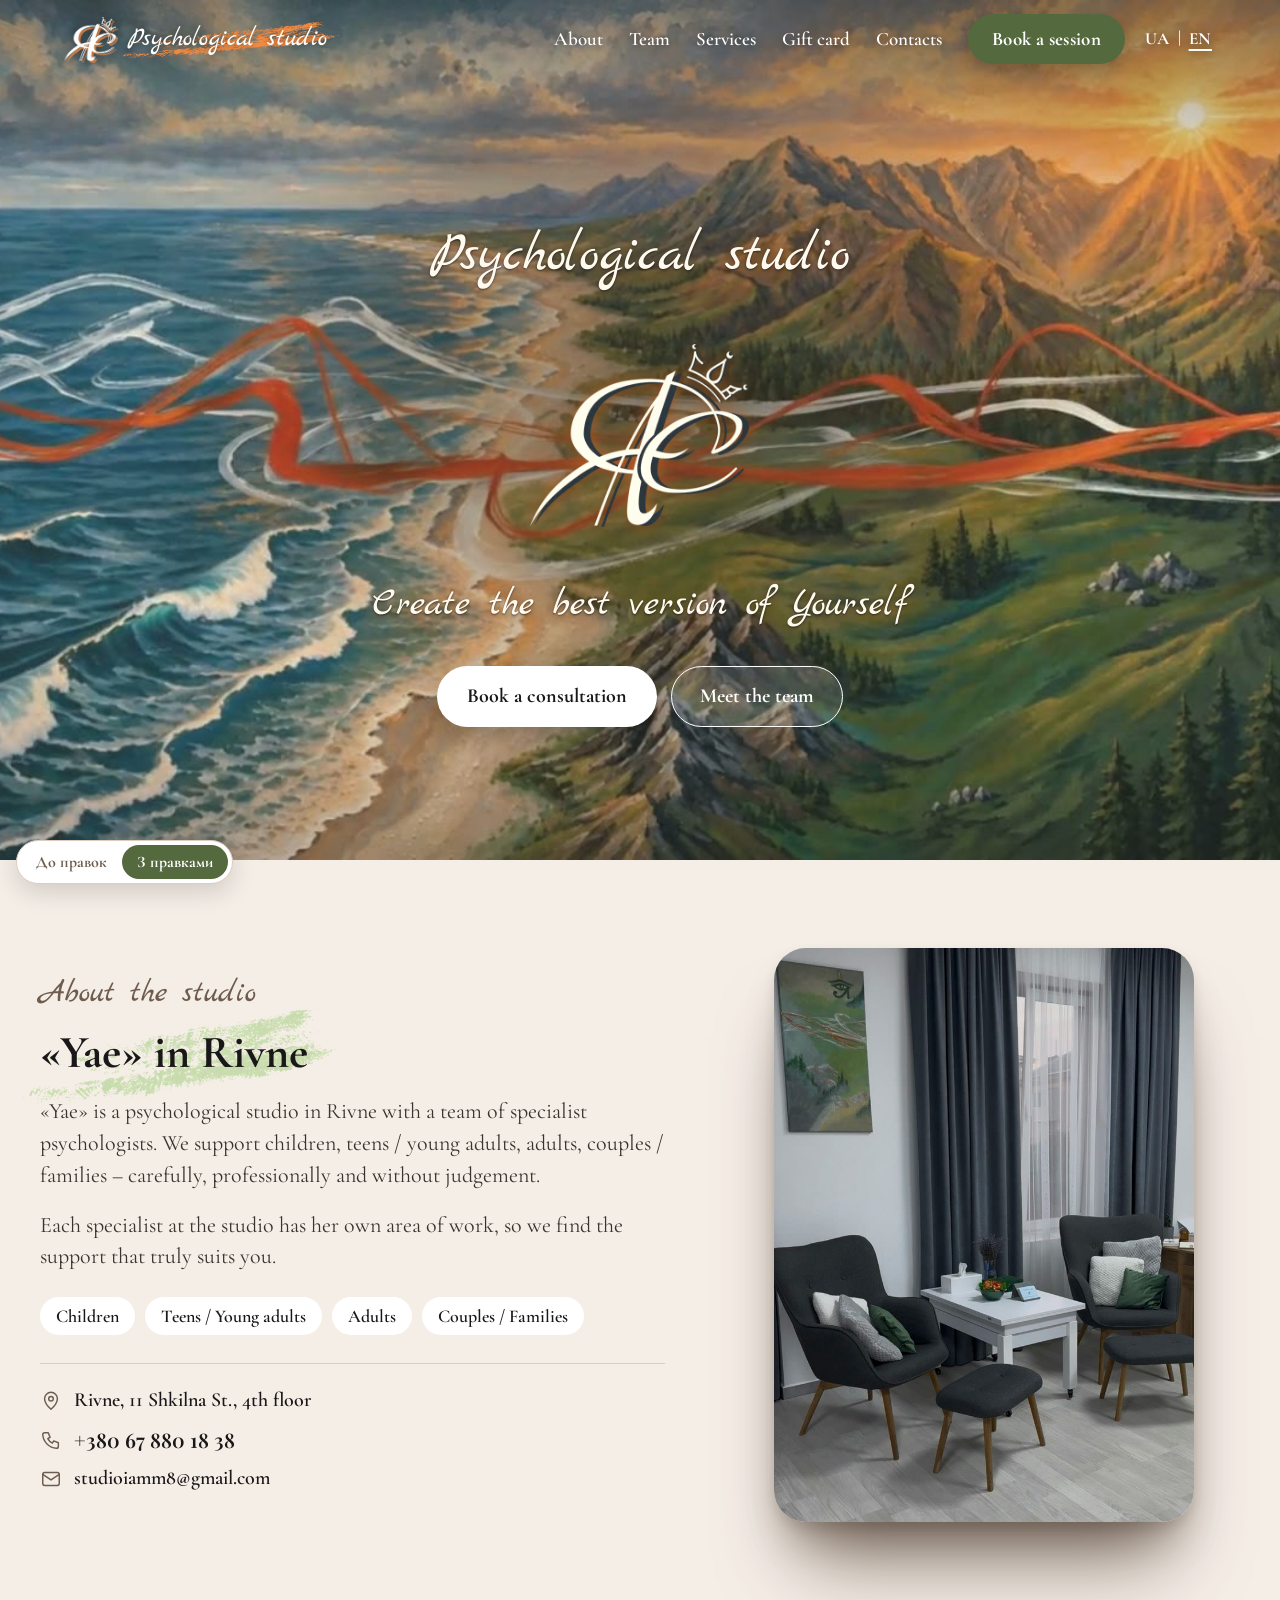
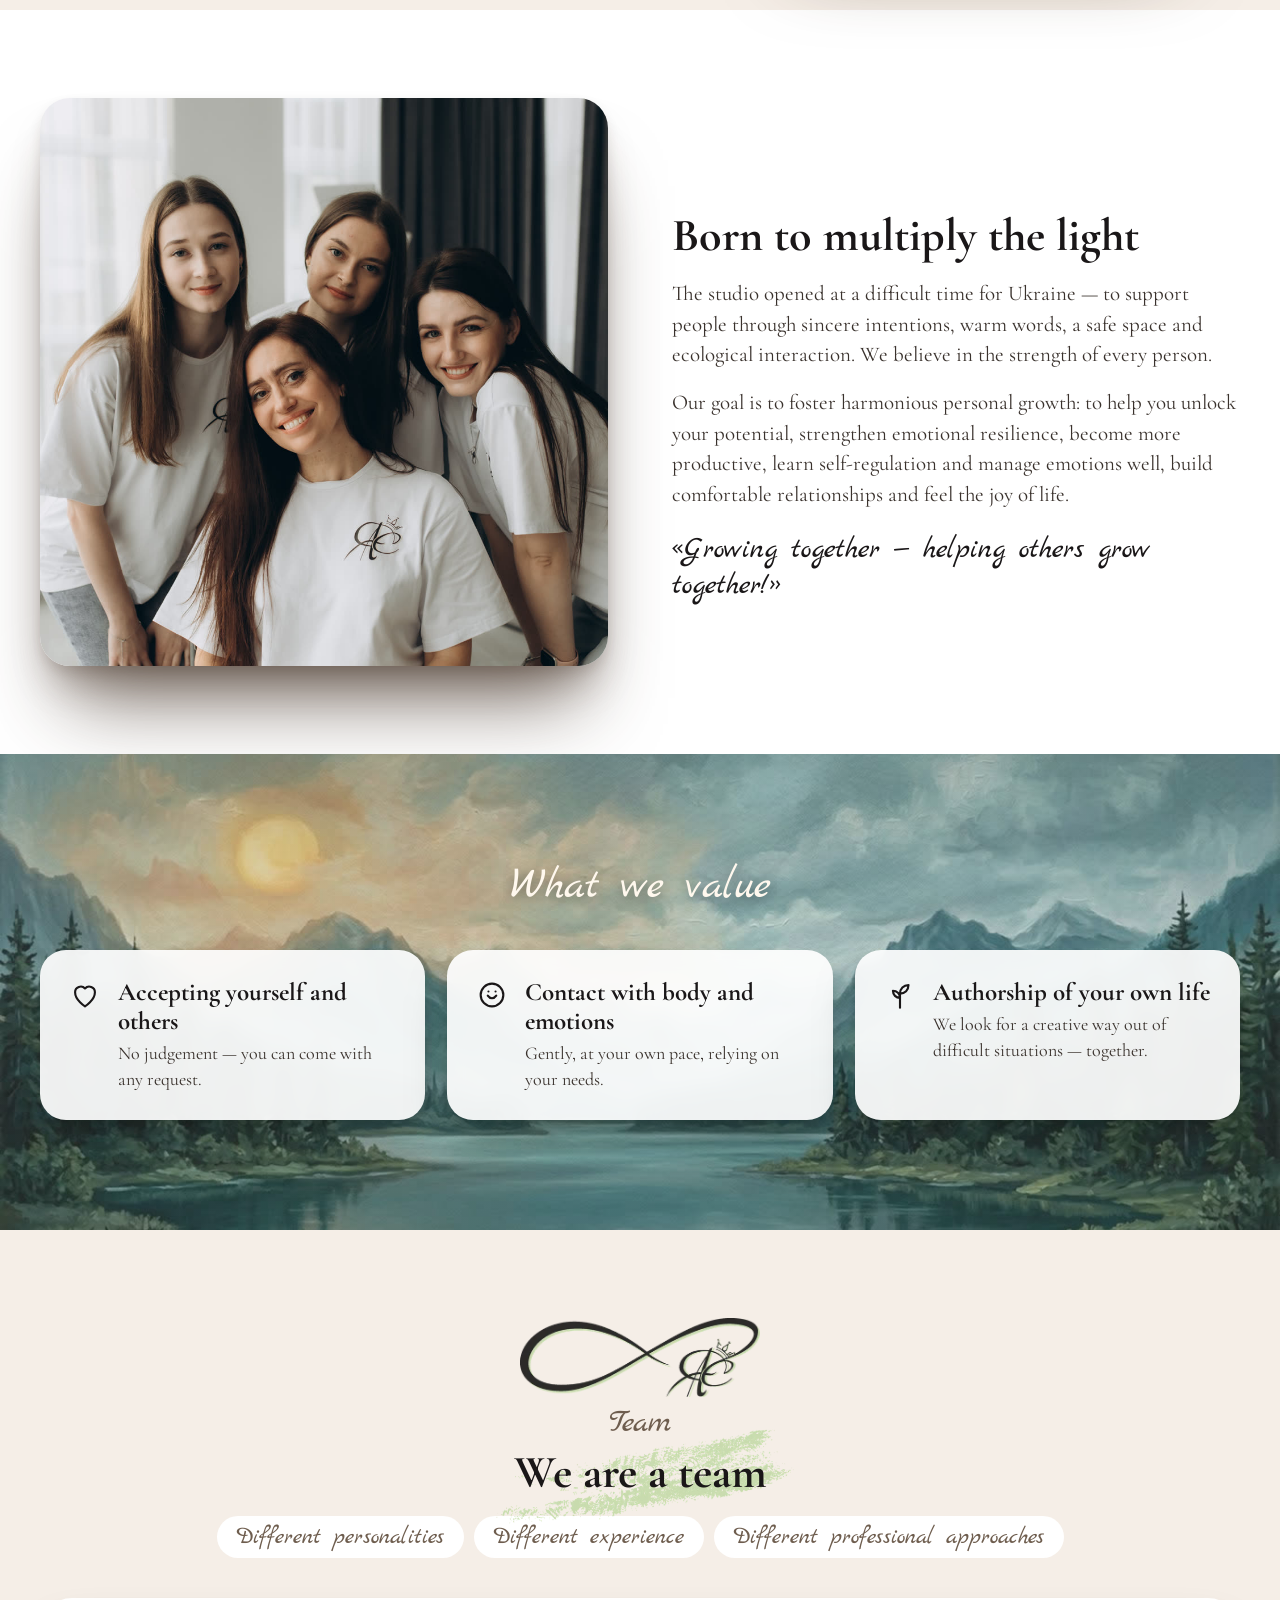
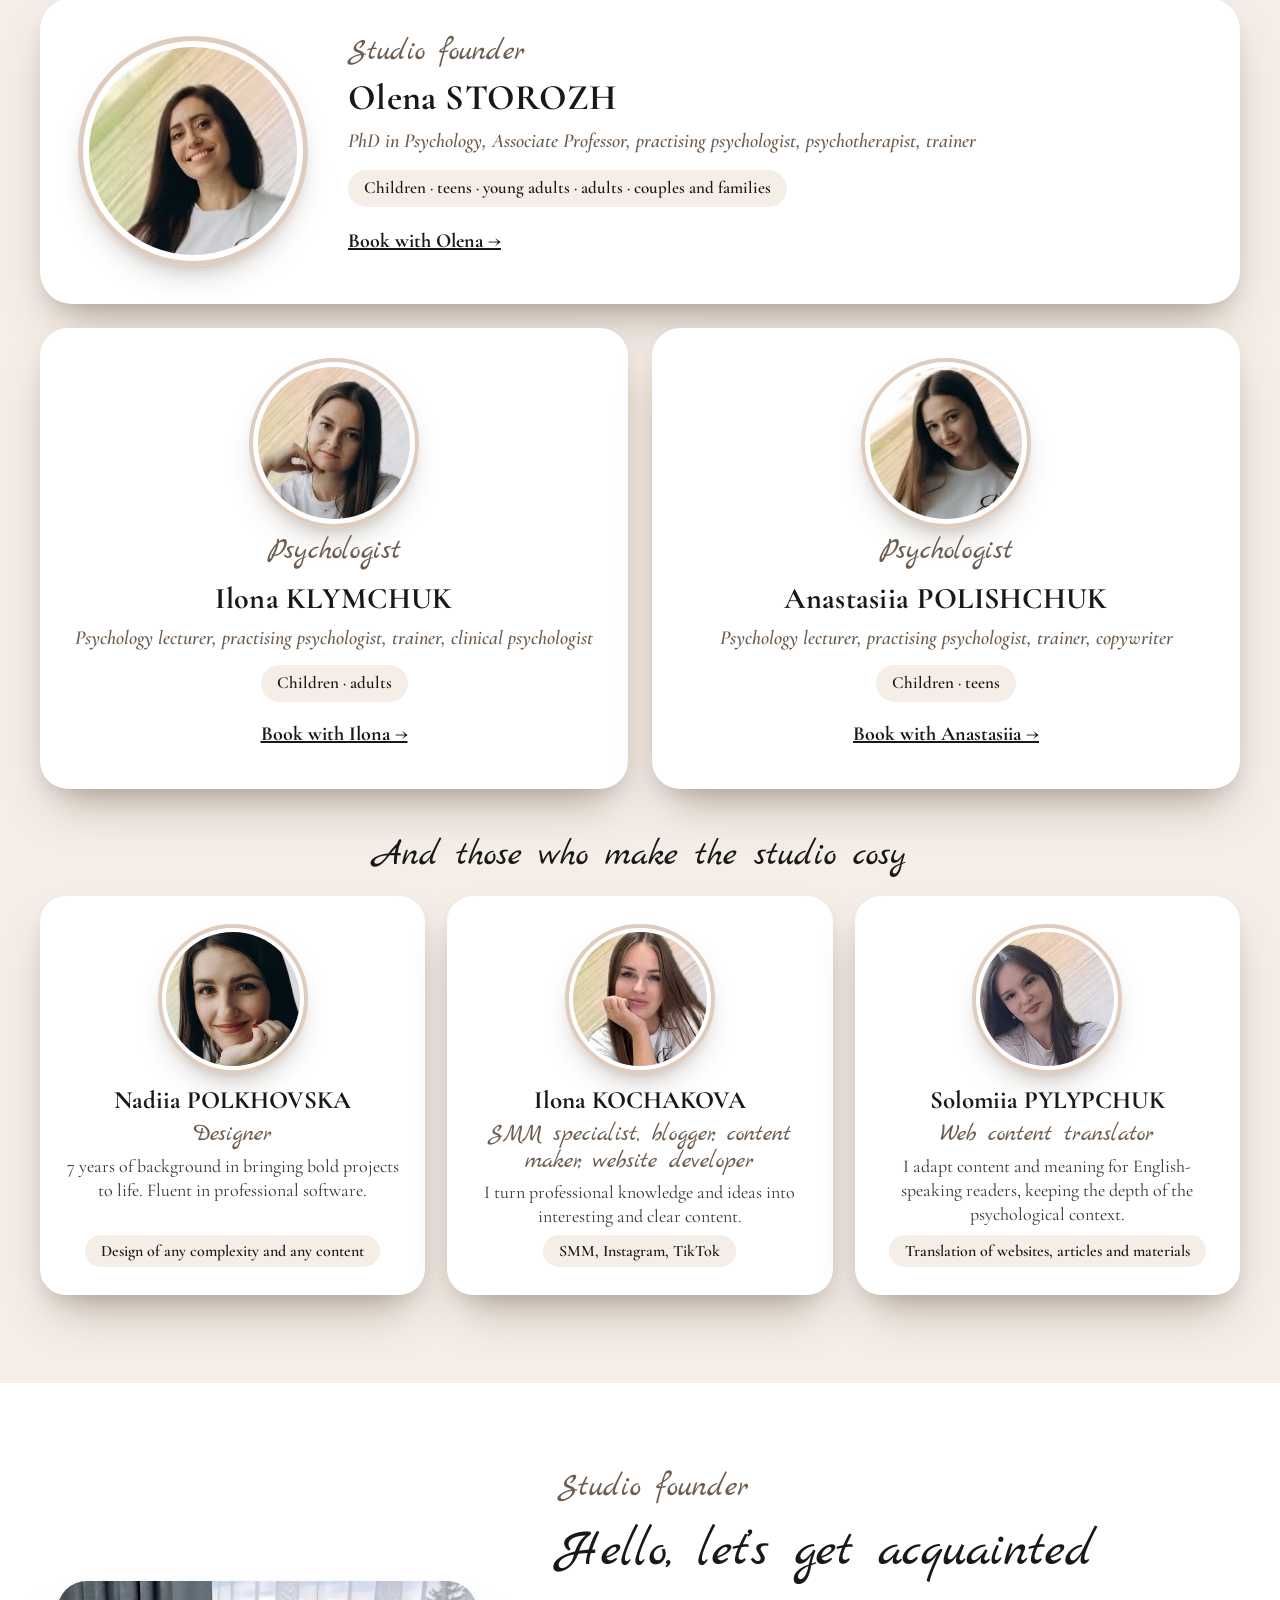
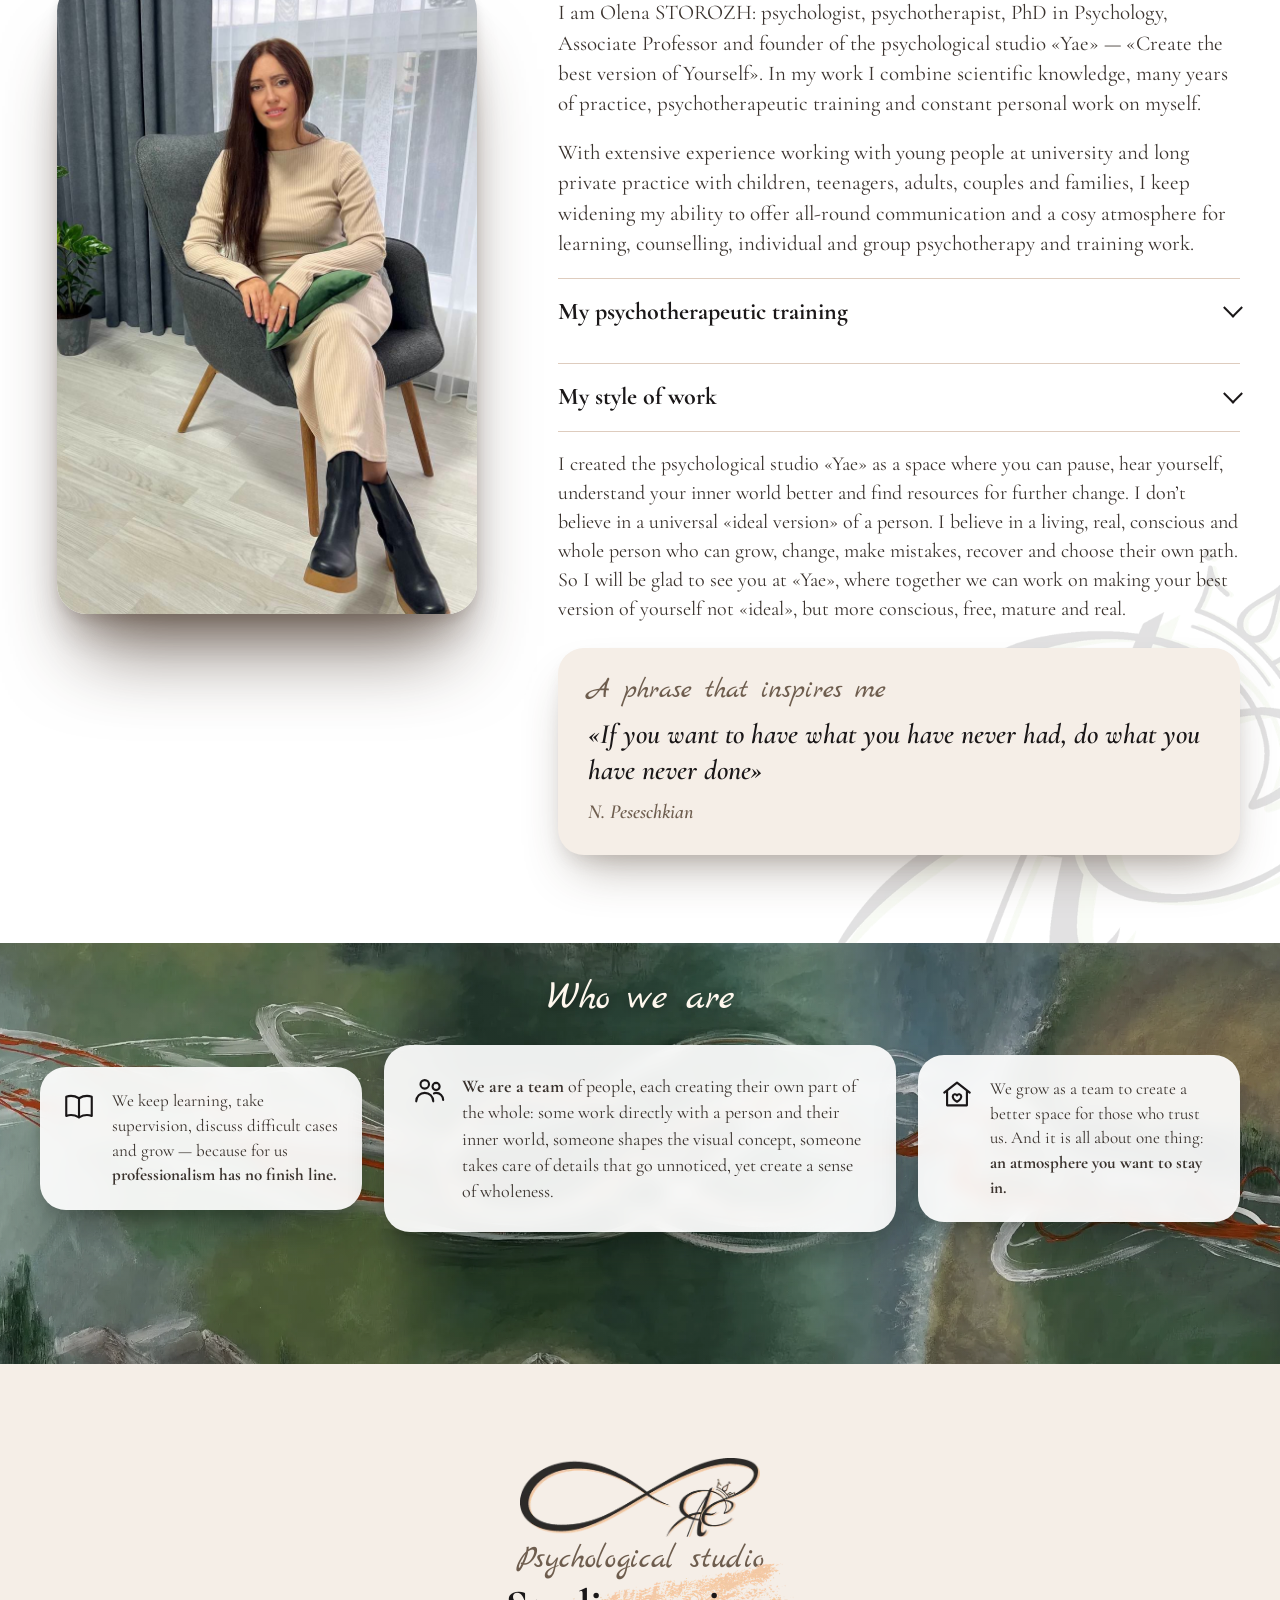
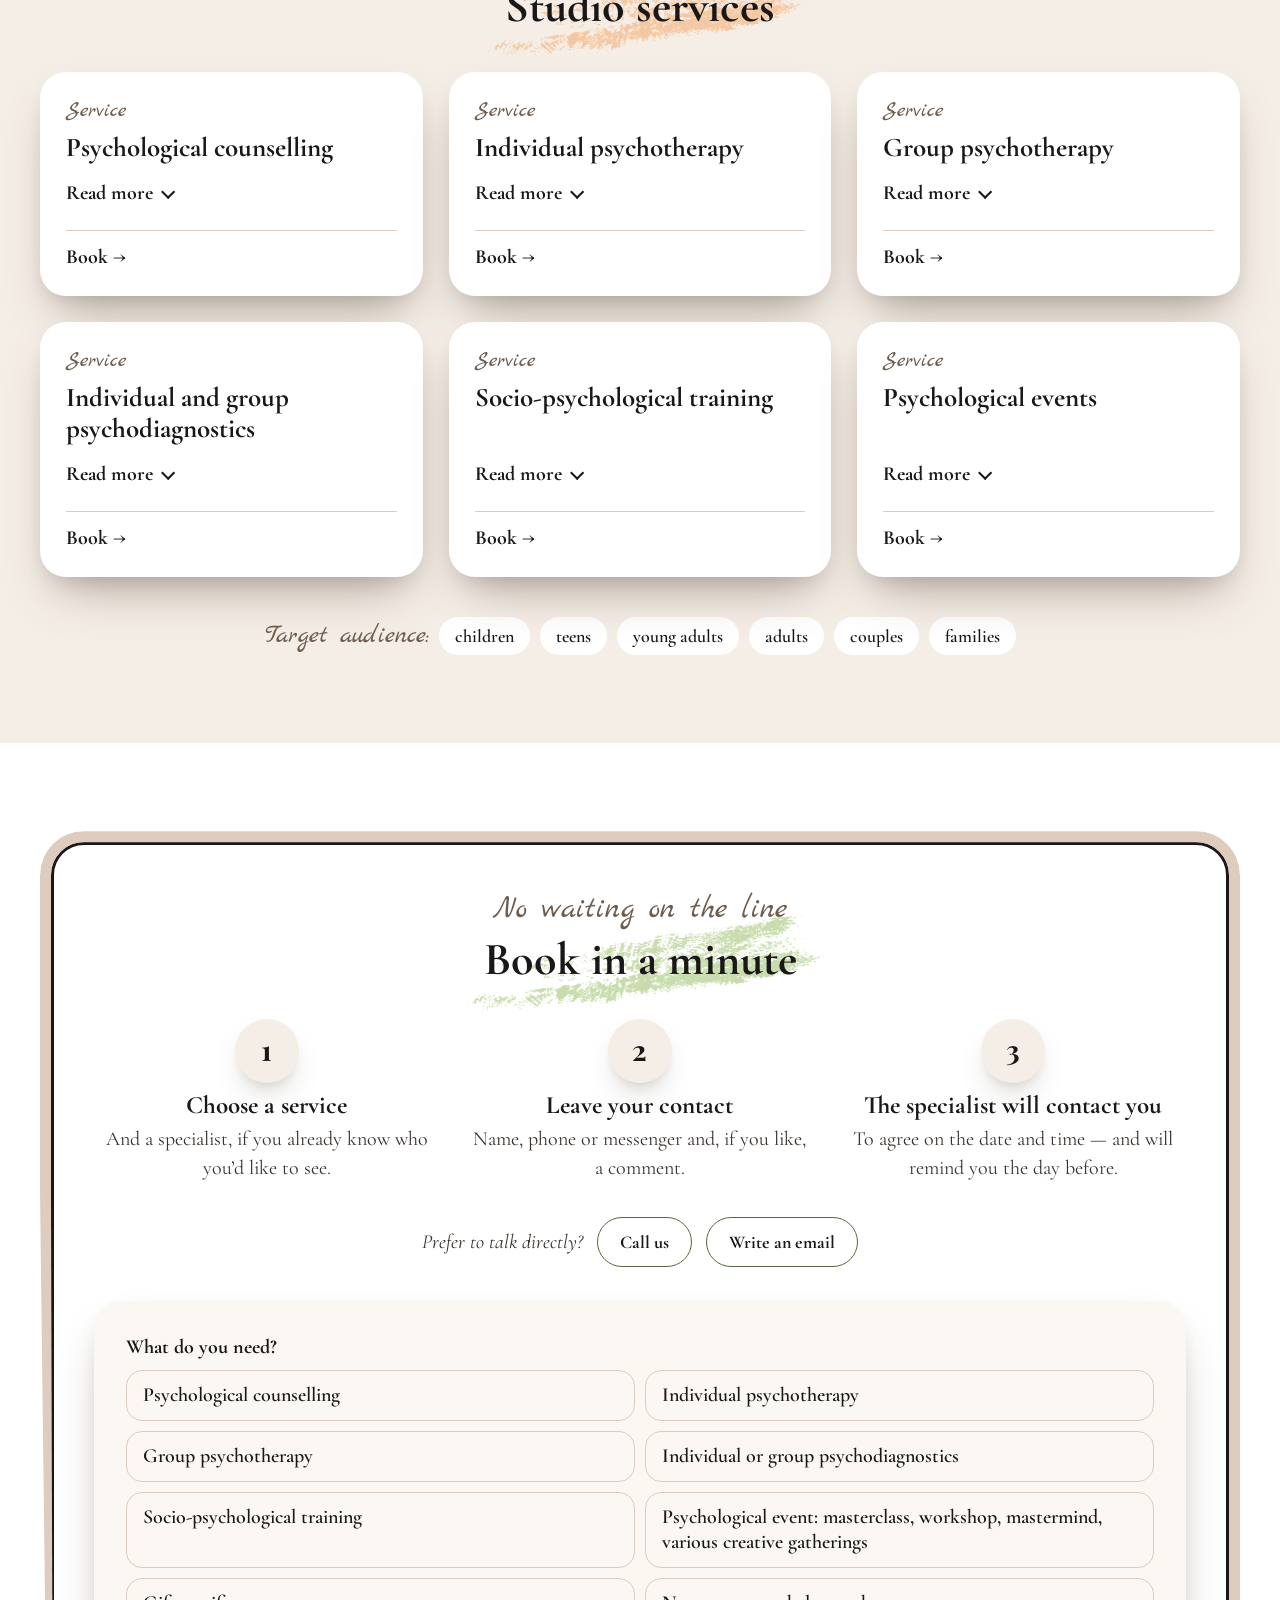
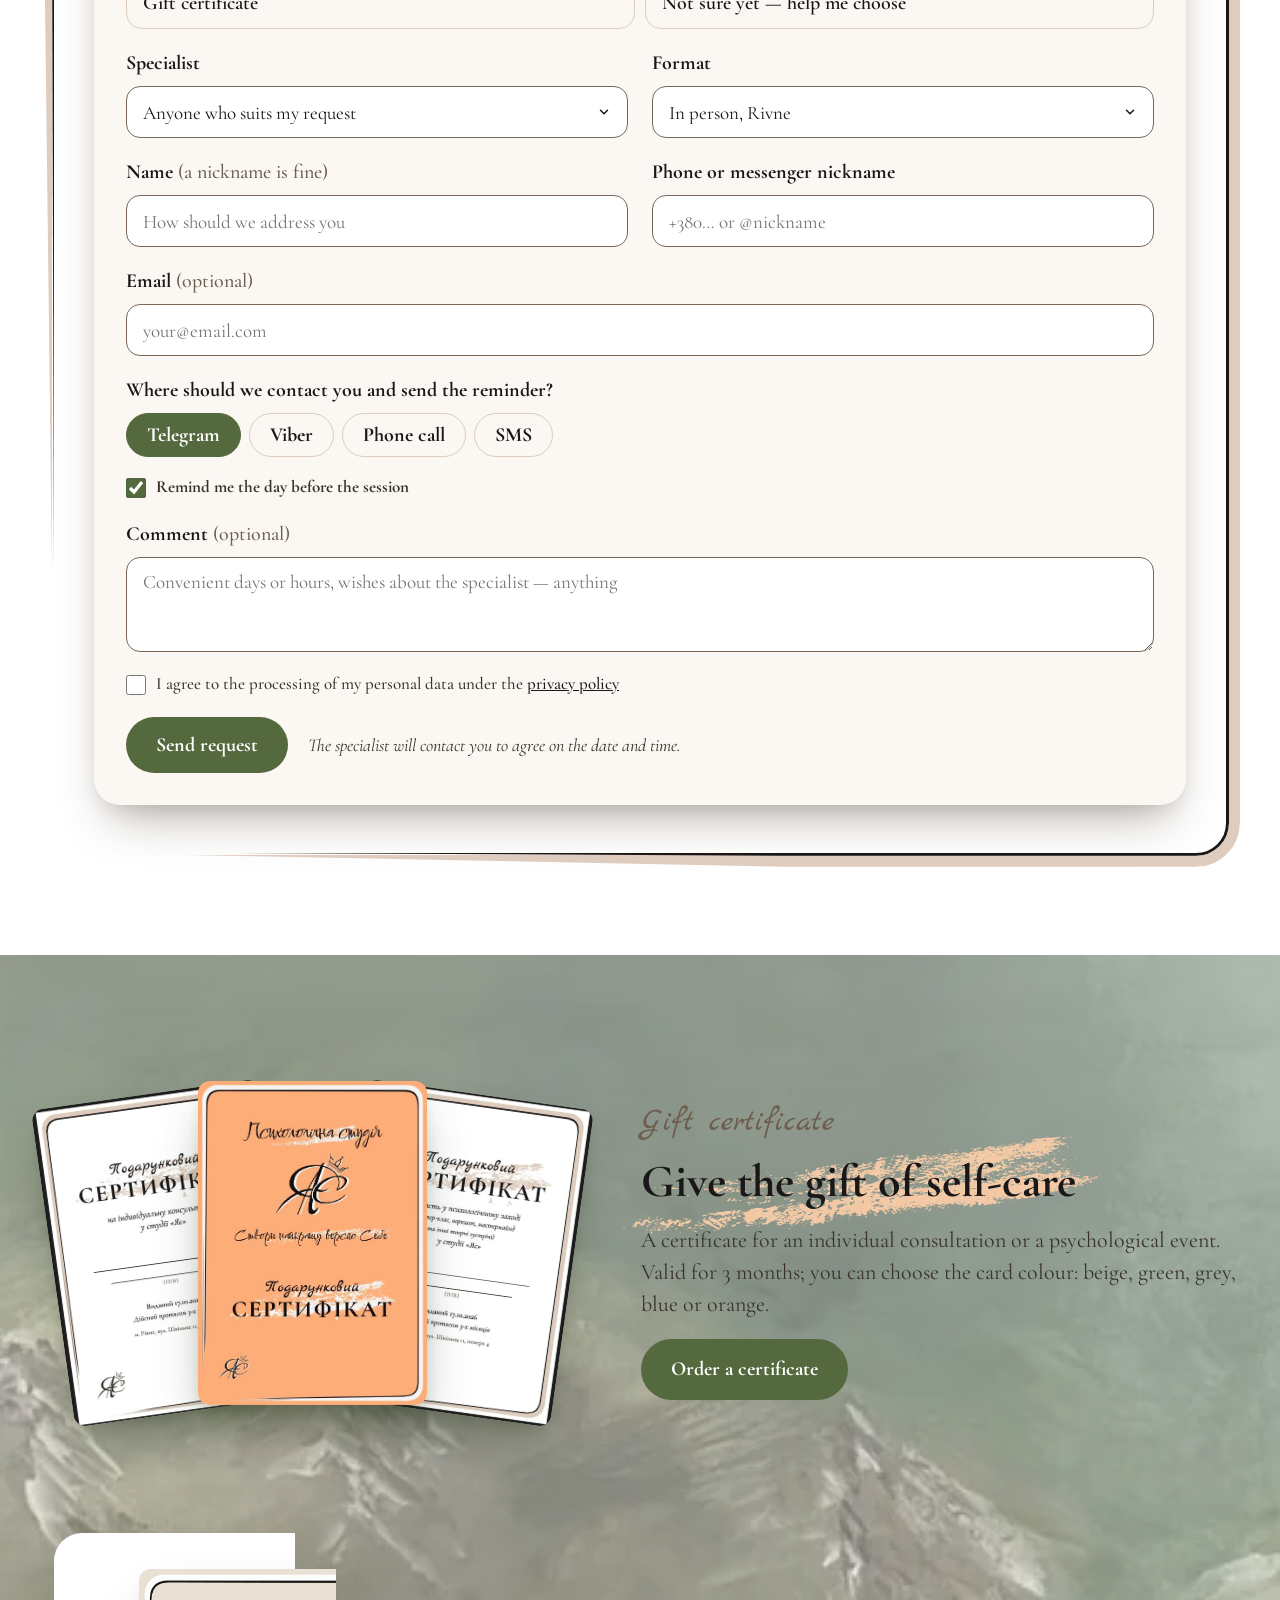
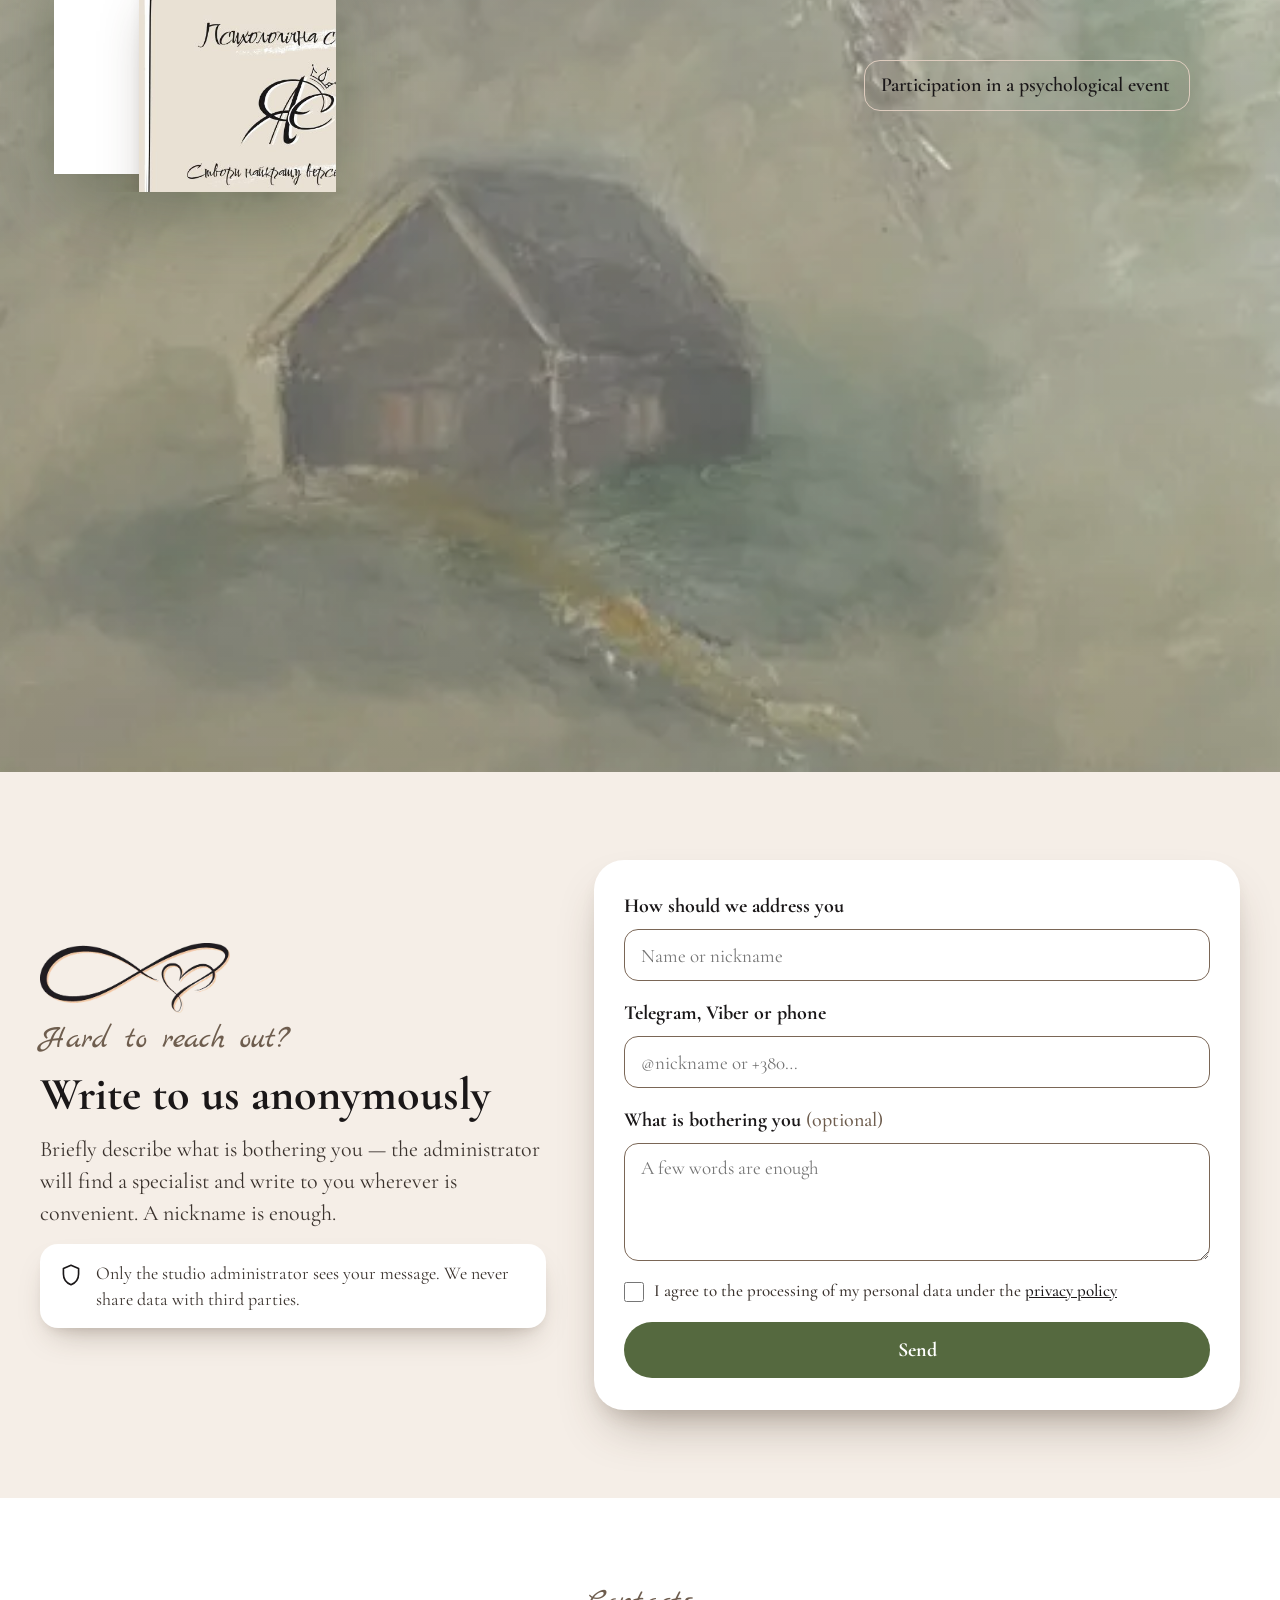
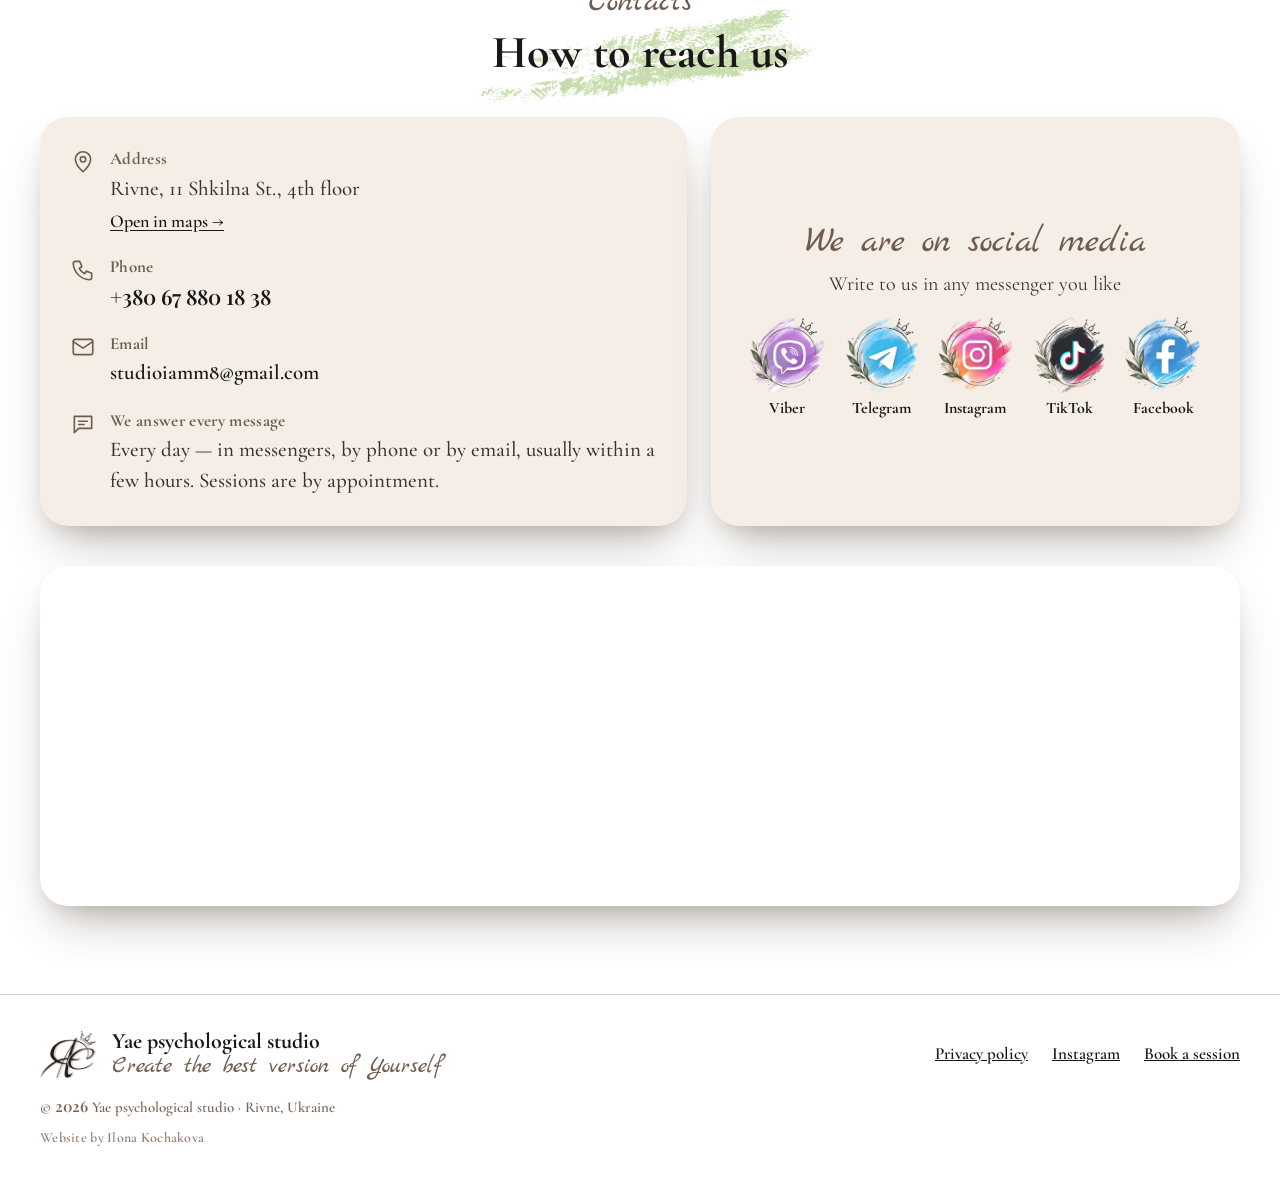
==== index.html @ 8e50084b "Intro video: no visible box on browsers that render its white slightly off Co-Authored-By: Claude Op" ====
<!doctype html>
<html lang="uk">
<head>
<meta charset="utf-8">
<meta name="viewport" content="width=device-width, initial-scale=1">
<title>Психологічна студія «Яє» — Рівне</title>
<meta name="description" content="Психологічна студія «Яє» у Рівному: консультування, психотерапія, психодіагностика, соціально-психологічний тренінг та психологічні заходи для дітей, підлітків, дорослих, пар і сімей. Офлайн і онлайн.">
<meta property="og:title" content="Психологічна студія «Яє» — Рівне">
<meta property="og:description" content="Створи найкращу версію Себе.">
<meta property="og:type" content="website">
<meta property="og:url" content="https://orik222.github.io/studio-yae/">
<meta property="og:image" content="https://orik222.github.io/studio-yae/assets/team-full.jpg">
<meta property="og:locale" content="uk_UA">
<meta name="twitter:card" content="summary_large_image">
<link rel="canonical" href="https://orik222.github.io/studio-yae/">
<link rel="icon" href="assets/logo.png">
<link rel="preconnect" href="https://fonts.googleapis.com">
<link rel="preconnect" href="https://fonts.gstatic.com" crossorigin>
<link href="https://fonts.googleapis.com/css2?family=Cormorant+Garamond:ital,wght@0,500;0,600;0,700;1,500;1,600&family=Playfair+Display:wght@400;600;700&family=Marck+Script&display=swap" rel="stylesheet">
<link rel="stylesheet" href="style.css?v=202611061606">
<script>
  // Motion unless the visitor asked for less; the logo intro on every load; language: saved choice, else the browser's
  (function () {
    var d = document.documentElement;
    if (!matchMedia('(prefers-reduced-motion: reduce)').matches) d.classList.add('motion');
    // The logo intro on every load, except when the link leads straight to a section (#booking, #contacts…)
    if (d.classList.contains('motion') && !location.hash) d.classList.add('intro-on');
    var lang = null; try { lang = localStorage.getItem('yae_lang'); } catch (e) {}
    if (!lang) lang = /^(uk|ru|be)\b/i.test(navigator.language || 'uk') ? 'uk' : 'en';
    d.lang = lang === 'en' ? 'en' : 'uk';
  })();
</script>
<style>.vswitch{position:fixed;left:16px;bottom:16px;z-index:90;display:flex;background:#fff;border:1.5px solid #DECCBE;border-radius:999px;padding:4px;box-shadow:0 8px 24px rgba(26,23,24,.16)}.vswitch a{border-radius:999px;padding:9px 15px;font:700 16px/1 "Cormorant Garamond",Georgia,serif;color:#6E5D4E;text-decoration:none}.vswitch a.on{background:#55693F;color:#fff}html.intro-on .vswitch{display:none}@media print{.vswitch{display:none}}</style>
</head>
<body>

<!-- 1. Loading screen: the logo animation -->
<div class="intro" id="intro" role="dialog" aria-modal="true" aria-label="Психологічна студія «Яє»">
  <video id="introVideo" src="assets/intro.mp4" playsinline preload="auto"></video>
  <div class="intro-btns">
    <button type="button" id="introSound" class="intro-btn sound" hidden><svg width="22" height="22" viewBox="0 0 24 24" fill="none" stroke="currentColor" stroke-width="1.8" stroke-linecap="round" stroke-linejoin="round" aria-hidden="true"><path d="M11 5 6 9H3v6h3l5 4V5z"/><path d="M15.5 8.5a5 5 0 0 1 0 7M18.5 5.5a9 9 0 0 1 0 13"/></svg><span data-en="Turn on sound">Увімкнути звук</span></button>
    <button type="button" id="introSkip" class="intro-btn" data-en="Skip">Пропустити</button>
  </div>
</div>

<!-- 2. Header -->
<header class="site-header" id="header">
  <div class="wrap">
    <a href="#top" class="brand">
      <img src="assets/logo-sm.webp" alt="Логотип студії «Яє»" data-en-alt="Studio Yae logo" width="52" height="44">
      <span class="brand-word"><img class="ua-only wm-hero" src="assets/wordmark-ink.webp" alt="Психологічна студія" width="150" height="42"><img class="ua-only wm-plain" src="assets/wordmark-sm.webp" alt="" width="150" height="42"><span class="en-only script brand-en">Psychological studio</span></span>
    </a>
    <nav class="site-nav" id="nav" aria-label="Головне меню">
      <a href="#about" data-en="About">Про студію</a>
      <a href="#team" data-en="Team">Команда</a>
      <a href="#services" data-en="Services">Послуги</a>
      <a href="#gift" data-en="Gift card">Сертифікат</a>
      <a href="#contacts" data-en="Contacts">Контакти</a>
      <a href="https://www.instagram.com/studio.iam.sov/" class="insta m-only" target="_blank" rel="noopener">Instagram @studio.iam.sov</a>
      <a href="#booking" class="btn" data-en="Book a session">Записатися</a>
    </nav>
    <div class="lang" role="group" aria-label="Мова / Language">
      <button type="button" data-lang="uk">UA</button><span aria-hidden="true">|</span><button type="button" data-lang="en">EN</button>
    </div>
    <button type="button" class="burger" id="burger" aria-label="Відкрити меню" aria-expanded="false" aria-controls="nav">
      <svg class="i-open" width="20" height="20" viewBox="0 0 24 24" fill="none" stroke="currentColor" stroke-width="2" stroke-linecap="round" aria-hidden="true"><path d="M4 7h16M4 12h16M4 17h16"/></svg>
      <svg class="i-close" width="20" height="20" viewBox="0 0 24 24" fill="none" stroke="currentColor" stroke-width="2" stroke-linecap="round" aria-hidden="true"><path d="M6 6l12 12M18 6L6 18"/></svg>
    </button>
  </div>
</header>

<main>
  <!-- 3. Hero: the painting, the logo draws itself in milk-white with a soft orange glow -->
  <section id="top" class="hero">
    <video class="hero-bg" id="heroVideo" src="assets/hero-mid.mp4" poster="assets/hero-mid-poster.jpg" muted loop playsinline preload="auto" aria-hidden="true"></video>
    <video id="logoClip" class="logo-clip" src="assets/logo-clip.mp4" muted playsinline preload="auto" aria-hidden="true"></video>
    <div class="hero-veil" aria-hidden="true"></div>
    <div class="hero-in">
      <h1 class="sr" data-en="Yae psychological studio in Rivne">Психологічна студія «Яє» у Рівному</h1>
      <div class="lockup" id="lockup" aria-hidden="true">
        <div class="rule" id="rule1"></div>
        <div class="lk-text lk-top" id="topText" data-en="Psychological studio">Психологічна студія</div>
        <div class="lk-logo">
          <canvas id="logoCanvas" width="640" height="520"></canvas>
          <img class="lk-still" src="assets/logo-sm.webp" alt="" width="240" height="201">
        </div>
        <div class="lk-text lk-bottom" id="bottomText" data-en="Create the best version of Yourself">Створи найкращу версію Себе</div>
        <div class="rule" id="rule2"></div>
      </div>
      <div class="actions">
        <a href="#booking" class="btn" data-en="Book a consultation">Записатися на консультацію</a>
        <a href="#team" class="btn-outline" data-en="Meet the team">Познайомитися з командою</a>
      </div>
    </div>
  </section>

  <!-- 4. «Яє» у Рівному — beige -->
  <section id="about" class="sand about">
    <div class="wrap about-grid">
      <div class="about-text">
        <div class="script" data-en="About the studio">Про студію</div>
        <h2 class="mt mt-green" data-en="«Yae» in Rivne">«Яє» у Рівному</h2>
        <p data-en="«Yae» is a psychological studio in Rivne with a team of specialist psychologists. We support children, teens / young adults, adults, couples / families – carefully, professionally and without judgement.">«Яє» – це психологічна студія в Рівному, де працює команда спеціалістів психологів. Ми супроводжуємо дітей, підлітків / юнаків, дорослих, пари / сім’ї – обережно, професійно та без оцінювання.</p>
        <p data-en="Each specialist at the studio has her own area of work, so we find the support that truly suits you.">Кожна фахівчиня студії має власний напрям роботи, тож ми підбираємо підтримку, що справді підходить саме вам.</p>
        <div class="tags">
          <span class="pill-tag" data-en="Children">Діти</span>
          <span class="pill-tag" data-en="Teens / Young adults">Підлітки / Юнаки</span>
          <span class="pill-tag" data-en="Adults">Дорослі</span>
          <span class="pill-tag" data-en="Couples / Families">Пари / Сім’ї</span>
        </div>
        <div class="studio-info">
        <a href="https://maps.app.goo.gl/kxekSsByFt43Rvud6" target="_blank" rel="noopener">
          <svg width="22" height="22" viewBox="0 0 24 24" fill="none" stroke="currentColor" stroke-width="1.6" stroke-linecap="round" stroke-linejoin="round" aria-hidden="true"><path d="M12 21s-7-6.2-7-11.5a7 7 0 0 1 14 0C19 14.8 12 21 12 21z"/><circle cx="12" cy="9.5" r="2.5"/></svg>
          <span data-en="Rivne, 11 Shkilna St., 4th floor">Рівне, вул. Шкільна, <span class="num">11</span>, поверх <span class="num">4</span></span>
        </a>
        <a href="tel:+380678801838" class="tel">
          <svg width="22" height="22" viewBox="0 0 24 24" fill="none" stroke="currentColor" stroke-width="1.6" stroke-linecap="round" stroke-linejoin="round" aria-hidden="true"><path d="M5 4h4l2 5-2.5 1.5a11 11 0 0 0 5 5L15 13l5 2v4a2 2 0 0 1-2 2A16 16 0 0 1 3 6a2 2 0 0 1 2-2"/></svg>
          <span class="num">+380 67 880 18 38</span>
        </a>
        <a href="mailto:studioiamm8@gmail.com" class="mail">
          <svg width="22" height="22" viewBox="0 0 24 24" fill="none" stroke="currentColor" stroke-width="1.6" stroke-linecap="round" stroke-linejoin="round" aria-hidden="true"><rect x="3" y="5" width="18" height="14" rx="2"/><path d="M3 7l9 6 9-6"/></svg>
          <span>studioiamm8@gmail.com</span>
        </a>
      </div>
      </div>
      <figure class="studio-card">
        <img src="assets/studio-full.jpg" alt="Кабінет студії «Яє»: картина на стіні, два крісла і столик біля вікна" data-en-alt="Studio Yae room: a painting on the wall, two armchairs and a table by the window" width="734" height="1280" loading="lazy" decoding="async">
      </figure>
    </div>
  </section>

  <!-- 5. Народилися, щоб примножувати світло — white -->
  <section id="story" class="story">
    <div class="wrap story-grid">
      <div class="story-photo">
        <img src="assets/team-full.jpg" alt="Команда студії «Яє»" data-en-alt="The Yae studio team" width="1000" height="1515" loading="lazy" decoding="async">
      </div>
      <div class="story-text">
        <div class="script" data-en="Our story">Наша історія</div>
        <h2 data-en="Born to multiply the light">Народилися, щоб примножувати світло</h2>
        <p data-en="The studio opened at a difficult time for Ukraine — to support people through sincere intentions, warm words, a safe space and ecological interaction. We believe in the strength of every person.">Студія відкрилася у непростий для України час — щоб підтримувати людей через щирі наміри, теплі слова, безпечний простір та екологічну взаємодію. Ми віримо в силу кожної людини.</p>
        <p data-en="Our goal is to foster harmonious personal growth: to help you unlock your potential, strengthen emotional resilience, become more productive, learn self-regulation and manage emotions well, build comfortable relationships and feel the joy of life.">Наша мета — сприяти гармонійному розвитку особистості: допомагати розкривати потенціал, зміцнювати емоційну стійкість, підвищувати продуктивність, навчати саморегуляції та ефективному управлінню емоціями, а також будувати комфортні взаємини і відчувати радість життя.</p>
        <div class="motto" data-en="«Growing together — helping others grow together!»">«Разом зростаємо — разом допомагаємо зростати іншим!»</div>
      </div>
    </div>
  </section>

  <!-- 6. Цінності на пейзажі — colour -->
  <section id="values" class="land values-land" style="--bg:url('assets/land-lake-mid.jpg')">
    <div class="wrap stack">
      <div class="head center">
        <div class="script" data-en="What we value">Що для нас важливо</div>
      </div>
      <div class="values">
        <div class="value">
          <svg width="34" height="34" viewBox="0 0 24 24" fill="none" stroke="#1A1718" stroke-width="1.5" stroke-linecap="round" stroke-linejoin="round" aria-hidden="true"><path d="M12 20s-7-4.4-7-10a4 4 0 0 1 7-2.6A4 4 0 0 1 19 10c0 5.6-7 10-7 10z"/></svg>
          <div><h3 data-en="Accepting yourself and others">Прийняття себе та інших</h3><p data-en="No judgement — you can come with any request.">Без осуду — з будь-яким запитом можна прийти.</p></div>
        </div>
        <div class="value">
          <svg width="34" height="34" viewBox="0 0 24 24" fill="none" stroke="#1A1718" stroke-width="1.5" stroke-linecap="round" stroke-linejoin="round" aria-hidden="true"><circle cx="12" cy="12" r="8"/><path d="M9 12.5c.8 1.2 1.8 1.8 3 1.8s2.2-.6 3-1.8"/><path d="M9.5 9.5h.01M14.5 9.5h.01"/></svg>
          <div><h3 data-en="Contact with body and emotions">Контакт з тілом і емоціями</h3><p data-en="Gently, at your own pace, relying on your needs.">Екологічно, у вашому темпі, з опорою на ваші потреби.</p></div>
        </div>
        <div class="value">
          <svg width="34" height="34" viewBox="0 0 24 24" fill="none" stroke="#1A1718" stroke-width="1.5" stroke-linecap="round" stroke-linejoin="round" aria-hidden="true"><path d="M12 21V11"/><path d="M12 11c0-3.5 2.5-6 6-6 0 3.5-2.5 6-6 6z"/><path d="M12 14c0-3-2.2-5-5-5 0 3 2.2 5 5 5z"/></svg>
          <div><h3 data-en="Authorship of your own life">Авторство власного життя</h3><p data-en="We look for a creative way out of difficult situations — together.">Шукаємо творчий вихід зі складних ситуацій — разом.</p></div>
        </div>
      </div>
    </div>
  </section>

  <!-- 7. Ми — команда — beige -->
  <section id="team" class="sand team">
    <div class="wrap stack">
      <div class="team-head">
        <img class="emblem" src="assets/inf-ye-3.webp" alt="" width="260" height="104" loading="lazy">
        <div class="script" data-en="Team">Команда</div>
        <h2 class="mt mt-green" data-en="We are a team">Ми — команда</h2>
        <div class="chips">
          <span data-en="Different personalities">Різні характери</span>
          <span data-en="Different experience">Різний досвід</span>
          <span data-en="Different professional approaches">Різні професійні підходи</span>
        </div>
      </div>

      <div class="psy-list">
        <article class="person founder">
          <div class="avatar"><img src="assets/olena.jpg" alt="Олена СТОРОЖ" data-en-alt="Olena STOROZH" width="210" height="210" loading="lazy" decoding="async"></div>
          <div class="info">
            <div class="badge" data-en="Studio founder">Засновниця студії</div>
            <h3 data-en="Olena STOROZH">Олена СТОРОЖ</h3>
            <div class="role" data-en="PhD in Psychology, Associate Professor, practising psychologist, psychotherapist, trainer">Кандидатка психологічних наук, доцентка, практикуюча психологиня, психотерапевтка, тренерка</div>
            <div class="aud" data-en="Children · teens · young adults · adults · couples and families">Діти · підлітки · юнаки · дорослі · пари та сім’ї</div>
            <a href="#booking" class="cta" data-spec="olena" data-en="Book with Olena →">Записатися до Олени →</a>
          </div>
        </article>
        <article class="person">
          <div class="avatar"><img src="assets/ilona-klymchuk.jpg" alt="Ілона КЛИМЧУК" data-en-alt="Ilona KLYMCHUK" width="220" height="220" loading="lazy" decoding="async"></div>
          <div class="badge" data-en="Psychologist">Психолог</div>
          <h3 data-en="Ilona KLYMCHUK">Ілона КЛИМЧУК</h3>
          <div class="role" data-en="Psychology lecturer, practising psychologist, trainer, clinical psychologist">Викладачка психології, практикуюча психологиня, тренерка, клінічна психологиня</div>
          <div class="aud" data-en="Children · adults">Діти · дорослі</div>
          <a href="#booking" class="cta" data-spec="ilona" data-en="Book with Ilona →">Записатися до Ілони →</a>
        </article>
        <article class="person">
          <div class="avatar"><img src="assets/anastasiia.jpg" alt="Анастасія ПОЛІЩУК" data-en-alt="Anastasiia POLISHCHUK" width="205" height="205" loading="lazy" decoding="async"></div>
          <div class="badge" data-en="Psychologist">Психолог</div>
          <h3 data-en="Anastasiia POLISHCHUK">Анастасія ПОЛІЩУК</h3>
          <div class="role" data-en="Psychology lecturer, practising psychologist, trainer, copywriter">Викладачка психології, практикуюча психологиня, тренерка, копірайтер</div>
          <div class="aud" data-en="Children · teens">Діти · підлітки</div>
          <a href="#booking" class="cta" data-spec="anastasiia" data-en="Book with Anastasiia →">Записатися до Анастасії →</a>
        </article>
      </div>

      <div class="crew">
        <h3 class="script" data-en="And those who make the studio cosy">А ще — ті, хто робить студію затишною</h3>
        <div class="crew-list">
          <div class="crew-item">
            <img src="assets/nadiia.jpg" alt="Надія ПОЛХОВСЬКА" data-en-alt="Nadiia POLKHOVSKA" width="250" height="250" loading="lazy" decoding="async">
            <b data-en="Nadiia POLKHOVSKA">Надія ПОЛХОВСЬКА</b>
            <span class="crew-role" data-en="Designer">Дизайнер</span>
            <p data-en="7 years of background in bringing bold projects to life. Fluent in professional software.">7-річний бекграунд у реалізації сміливих проєктів. Вільно володіє професійним софтом.</p>
            <span class="crew-scope" data-en="Design of any complexity and any content">Розробка дизайну будь-якої складності і будь-якого контенту</span>
          </div>
          <div class="crew-item">
            <img src="assets/ilona-kochakova.jpg" alt="Ілона КОЧАКОВА" data-en-alt="Ilona KOCHAKOVA" width="220" height="220" loading="lazy" decoding="async">
            <b data-en="Ilona KOCHAKOVA">Ілона КОЧАКОВА</b>
            <span class="crew-role" data-en="SMM specialist, blogger, content maker, website developer">SMM-спеціалістка, блогерка, контент-мейкерка, розробниця сайтів</span>
            <p data-en="I turn professional knowledge and ideas into interesting and clear content.">Перетворюю професійні знання та ідеї на цікавий та зрозумілий контент.</p>
            <span class="crew-scope">SMM, Instagram, TikTok</span>
          </div>
          <div class="crew-item">
            <img src="assets/solomiia.jpg" alt="Соломія ПИЛИПЧУК" data-en-alt="Solomiia PYLYPCHUK" width="230" height="230" loading="lazy" decoding="async">
            <b data-en="Solomiia PYLYPCHUK">Соломія ПИЛИПЧУК</b>
            <span class="crew-role" data-en="Web content translator">Перекладачка вебконтенту</span>
            <p data-en="I adapt content and meaning for English-speaking readers, keeping the depth of the psychological context.">Адаптую зміст та сенси для англомовної аудиторії, зберігаючи глибину психологічного контексту.</p>
            <span class="crew-scope" data-en="Translation of websites, articles and materials">Переклад сайтів, статей та матеріалів</span>
          </div>
        </div>
      </div>
    </div>
  </section>

  <!-- 9. Засновниця — beige -->
  <section id="founder" class="founder-sec">
    <img class="watermark" src="assets/mark-2.webp" alt="" aria-hidden="true" width="700" height="621" loading="lazy">
    <div class="wrap founder-grid">
      <div class="founder-photo">
        <img class="founder-img" src="assets/olena-full.jpg" alt="Олена СТОРОЖ у кріслі в кабінеті студії" data-en-alt="Olena STOROZH in an armchair at the studio" width="850" height="1280" loading="lazy" decoding="async">
      </div>
      <div class="founder-copy">
        <div class="script" data-en="Studio founder">Засновниця студії</div>
        <h2 class="hello" data-en="Hello, let’s get acquainted">Вітаю, давайте знайомитися</h2>
        <p data-en="I am Olena STOROZH: psychologist, psychotherapist, PhD in Psychology, Associate Professor and founder of the psychological studio «Yae» — «Create the best version of Yourself». In my work I combine scientific knowledge, many years of practice, psychotherapeutic training and constant personal work on myself.">Я — Олена СТОРОЖ, психологиня, психотерапевтка, кандидатка психологічних наук, доцентка, засновниця Психологічної студії «Яє» — «Створи найкращу версію Себе». У своїй професійній діяльності я поєдную наукові знання, багаторічний практичний досвід, психотерапевтичну освіту та постійну особисту роботу над собою.</p>
        <p data-en="With extensive experience working with young people at university and long private practice with children, teenagers, adults, couples and families, I keep widening my ability to offer all-round communication and a cosy atmosphere for learning, counselling, individual and group psychotherapy and training work.">Маючи величезний досвід роботи з молоддю у закладі вищої освіти і досить тривалий досвід приватної практики як з дітьми, підлітками, так і з дорослими, парами та сім’ями, розширюю свої можливості для усесторонньої комунікації і затишної атмосфери для навчання, консультування, індивідуальної та групової психотерапії і тренерської роботи.</p>

        <details class="more">
          <summary data-en="My psychotherapeutic training">Моя психотерапевтична підготовка</summary>
          <div class="more-body">
            <p data-en="Psychotherapy won me over with its structure, depth and the chance to work with all kinds of psychological requests.">Психотерапія захопила мене своєю структурованістю, глибиною та можливістю працювати з різноманітними психологічними запитами.</p>
            <p data-en="I am a psychotherapist in catathymic imaginative psychotherapy (symboldrama). I also have professional training and experience in:">Я є психотерапевткою за методом кататимно-імагінативної психотерапії (символдрами). Також маю професійну підготовку та досвід навчання у таких напрямах:</p>
            <ul>
              <li data-en="five years of training in child and adolescent psychotherapy;">п’ятирічне навчання у сфері дитячої та юнацької психотерапії;</li>
              <li data-en="four years of training in transactional analysis in psychotherapy;">чотирирічне навчання за напрямом транзакційного аналізу в галузі психотерапії;</li>
              <li data-en="specialised training in body-oriented therapy;">спеціалізоване навчання у сфері тілесно-орієнтованої терапії;</li>
              <li data-en="many years of training and practice in art therapy;">багаторічне навчання та практичний досвід у сфері арт-терапії;</li>
              <li data-en="professional training in trauma-focused psychotherapy and EMDR.">професійне навчання у напрямі травма-фокусованої психотерапії та EMDR.</li>
            </ul>
            <p data-en="This lets me choose forms and methods of work that fit the request, age, personality and current state of each client.">Така підготовка дає мені можливість добирати форми та методи роботи відповідно до запиту, віку, особливостей особистості та актуального стану клієнта.</p>
          </div>
        </details>

        <details class="more">
          <summary data-en="My style of work">Мій стиль роботи</summary>
          <div class="more-body">
            <ol class="principles">
              <li><b data-en="Evidence-based approach">Науково-практичний підхід</b><span data-en="Only proven, evidence-based methods and techniques that I have experienced myself and whose effect I know.">Застосування лише доказових та перевірених методів і технік, які пройшла на собі і знаю їх дію та результативність.</span></li>
              <li><b data-en="Kind and empathic approach">Доброзичливий та емпатійний підхід</b><span data-en="Every client is a unique person with their own experience, worldview and way of meeting life’s challenges.">Кожний клієнт є унікальна особистість зі своїм досвідом, світоглядом і способом реагування на життєві виклики.</span></li>
              <li><b data-en="Creative, individual approach">Творчо-індивідуальний підхід</b><span data-en="Helping each client search creatively for a psychological design of their own life, built on awareness, autonomy and responsibility for their choices.">Допомога кожному клієнту здійснювати творчий пошук у створенні психологічного дизайну власного життя, заснованого на усвідомленості, особистісній автономії та відповідальності за власний вибір.</span></li>
              <li><b data-en="Authentic approach">Автентичний підхід</b><span data-en="An atmosphere where a person can be themselves: say what is hard to say to others, live through and explore their emotions, pause, cry, be angry, be sad, rejoice, laugh or simply be in silence.">Створення атмосфери, у якій людина може бути собою — говорити про те, що складно сказати іншим, проживати й досліджувати власні емоції, зупинятися, плакати, злитися, сумувати, радіти, сміятися або просто бути в тиші.</span></li>
              <li><b data-en="Result-oriented approach">Результативний підхід</b><span data-en="Every session is a step towards a better version of yourself, a wider awareness and a new view of your emotional, cognitive and behavioural processes. A move towards relying on yourself, towards a mature, independent, conscious, strong and creative «I am».">Кожна терапевтично-консультативна сесія — це крок до кращої версії себе, до розширення свідомості і нового бачення себе та своїх емоційних, когнітивних і поведінкових процесів. Рух до опори на себе і до зрілого та самостійного себе, до усвідомленого, сильного, творчого «Яє».</span></li>
            </ol>
          </div>
        </details>


        <p class="studio-why" data-en="I created the psychological studio «Yae» as a space where you can pause, hear yourself, understand your inner world better and find resources for further change. I don’t believe in a universal «ideal version» of a person. I believe in a living, real, conscious and whole person who can grow, change, make mistakes, recover and choose their own path. So I will be glad to see you at «Yae», where together we can work on making your best version of yourself not «ideal», but more conscious, free, mature and real.">Створення психологічної студії «Яє» — як простору, у якому можна зупинитися, почути себе, краще зрозуміти власний внутрішній світ і знайти ресурси для подальших змін. Я не вірю в універсальну «ідеальну версію» людини. Я вірю в живу, справжню, усвідомлену та цілісну особистість, яка може розвиватися, змінюватися, помилятися, відновлюватися й обирати власний шлях. Тому буду рада бачити вас у психологічній студії «Яє», де ми разом можемо працювати над тим, щоб ваша найкраща версія себе ставала не «ідеальною», а більш усвідомленою, вільною, зрілою та справжньою.</p>

        <figure class="quote">
          <figcaption class="script" data-en="A phrase that inspires me">Фраза, яка надихає мене</figcaption>
          <blockquote data-en="«If you want to have what you have never had, do what you have never done»">«Якщо хочеш мати те, чого ніколи не мав, то зроби те, чого ніколи не робив»</blockquote>
          <cite data-en="N. Peseschkian">Н. Пезешкіан</cite>
        </figure>
      </div>
    </div>
  </section>

  <!-- 8. Хто ми — colour: a band of the studio's paintings, the orange ribbon through the middle -->
  <section id="heart" class="land who-land">
    <div class="wrap stack">
      <div class="head center">
        <div class="script" data-en="Who we are">Хто ми</div>
      </div>
      <div class="values who-values">
        <div class="value">
          <svg width="34" height="34" viewBox="0 0 24 24" fill="none" stroke="#1A1718" stroke-width="1.5" stroke-linecap="round" stroke-linejoin="round" aria-hidden="true"><circle cx="9" cy="8" r="3"/><circle cx="17" cy="9.5" r="2.5"/><path d="M3 20c0-3.3 2.7-6 6-6s6 2.7 6 6"/><path d="M15.5 14.4c.5-.3 1-.4 1.5-.4 2.8 0 5 2.2 5 5"/></svg>
          <div><p data-en="&lt;b&gt;We are a team&lt;/b&gt; of people, each creating their own part of the whole: some work directly with a person and their inner world, someone shapes the visual concept, someone takes care of details that go unnoticed, yet create a sense of wholeness."><b>Ми — команда</b> людей, кожен із яких створює свою частину цілого: хтось працює безпосередньо з людиною та її внутрішнім світом; хтось формує візуальну концепцію; хтось відповідає за деталі, які непомітні, але саме вони створюють відчуття цілісності.</p></div>
        </div>
        <div class="value">
          <svg width="34" height="34" viewBox="0 0 24 24" fill="none" stroke="#1A1718" stroke-width="1.5" stroke-linecap="round" stroke-linejoin="round" aria-hidden="true"><path d="M3 5.5c2.5-1 5.5-1 9 1 3.5-2 6.5-2 9-1V19c-2.5-1-5.5-1-9 1-3.5-2-6.5-2-9-1z"/><path d="M12 6.5V20"/></svg>
          <div><p data-en="We keep learning, take supervision, discuss difficult cases and grow — because for us &lt;b&gt;professionalism has no finish line.&lt;/b&gt;">Ми постійно навчаємося, супервізуємося, обговорюємо складні випадки й розвиваємося — тому що <b>професійність для нас не має кінцевої точки.</b></p></div>
        </div>
        <div class="value">
          <svg width="34" height="34" viewBox="0 0 24 24" fill="none" stroke="#1A1718" stroke-width="1.5" stroke-linecap="round" stroke-linejoin="round" aria-hidden="true"><path d="M3 11l9-7 9 7"/><path d="M5 10v10h14V10"/><path d="M12 17.5s-3-1.8-3-3.7a1.6 1.6 0 0 1 3-.8 1.6 1.6 0 0 1 3 .8c0 1.9-3 3.7-3 3.7z"/></svg>
          <div><p data-en="We grow as a team to create a better space for those who trust us. And it is all about one thing: &lt;b&gt;an atmosphere you want to stay in.&lt;/b&gt;">Ми ростемо як команда, щоб створювати якісніший простір для тих, хто нам довіряє. І все це — про одне: <b>атмосферу, у якій хочеться залишитися.</b></p></div>
        </div>
      </div>
    </div>
  </section>

  <!-- 10. Послуги — white, every service in the studio frame -->
  <section id="services" class="sand services">
    <div class="wrap stack">
      <div class="services-head">
        <img src="assets/inf-ye-2.webp" alt="" width="260" height="104" loading="lazy">
        <div class="script" data-en="Psychological studio">Психологічна студія</div>
        <h2 class="mt mt-orange" data-en="Studio services">Послуги студії</h2>
      </div>
      <div class="svc-grid">
        <article class="svc"><div class="frame-inner">
          <span class="svc-label" data-en="Service">Послуга</span>
          <h3 data-en="Psychological counselling">Психологічне консультування</h3>
          <details><summary data-en="Read more">Детальніше</summary>
            <p data-en="Psychological counselling is professional short-term help in understanding your own emotions, feelings and behaviour, aimed at overcoming life’s difficulties and finding solutions to personal and interpersonal problems. It is a space of trust and support where you can understand yourself better, find your own resources for change and get a professional view of the situation.">Психологічне консультування — це професійна короткострокова допомога у розумінні власних емоцій, почуттів і поведінки з метою подолання життєвих труднощів та пошуку шляхів вирішення особистих і міжособистісних проблем. Це простір довіри й підтримки, де Ви можете краще зрозуміти себе, знайти власні ресурси для змін і отримати професійний погляд на ситуацію.</p>
          </details>
          <a href="#booking" class="svc-book" data-svc="consult" data-en="Book →">Записатися →</a>
        </div></article>

        <article class="svc"><div class="frame-inner">
          <span class="svc-label" data-en="Service">Послуга</span>
          <h3 data-en="Individual psychotherapy">Індивідуальна психотерапія</h3>
          <details><summary data-en="Read more">Детальніше</summary>
            <p data-en="Individual psychotherapy is a long-term form of psychotherapeutic work in which the main tool of help is the professional interaction between the psychotherapist and the person in one-to-one contact, aimed at improving their mental health and supporting the growth of their identity and self-realisation.">Індивідуальна психотерапія — це довгострокова форма психотерапевтичної роботи, у якій основним інструментом допомоги є професійна взаємодія психотерапевта з особистістю у форматі індивідуального контакту з метою покращення її психічного здоров’я і сприяння розширенню її ідентичності та самореалізації.</p>
          </details>
          <a href="#booking" class="svc-book" data-svc="ind-therapy" data-en="Book →">Записатися →</a>
        </div></article>

        <article class="svc"><div class="frame-inner">
          <span class="svc-label" data-en="Service">Послуга</span>
          <h3 data-en="Group psychotherapy">Групова психотерапія</h3>
          <details><summary data-en="Read more">Детальніше</summary>
            <p data-en="Group psychotherapy is a form of psychotherapeutic work in which one or several psychotherapists work with a group of people, using the potential of group dynamics — the system of relationships between participants and the psychotherapist — to overcome life’s difficulties, bring about personal change and improve participants’ psychological well-being.">Групова психотерапія — це форма психотерапевтичної роботи, у межах якої один або кілька психотерапевтів здійснюють психотерапевтичну взаємодію з групою осіб, використовуючи потенціал групової динаміки як систему взаємовідносин між учасниками та психотерапевтом з метою подолання життєвих труднощів, особистісних змін і покращення психологічного благополуччя в учасників групового процесу.</p>
          </details>
          <a href="#booking" class="svc-book" data-svc="group-therapy" data-en="Book →">Записатися →</a>
        </div></article>

        <article class="svc"><div class="frame-inner">
          <span class="svc-label" data-en="Service">Послуга</span>
          <h3 data-en="Individual and group psychodiagnostics">Індивідуальна та групова психодіагностика</h3>
          <details><summary data-en="Read more">Детальніше</summary>
            <p data-en="Psychodiagnostics uses standardised tests, questionnaires, scales, observation and other tools to assess a person’s psychological characteristics. The results are analysed with the purpose of the assessment and the individual context in mind, which makes it possible to give a well-grounded psychological conclusion. It is carried out both individually and in groups.">Індивідуальна та групова психодіагностика передбачає використання стандартизованих тестів, опитувальників, шкал, спостереження та інших діагностичних інструментів для оцінювання психологічних характеристик особистості. Отримані результати аналізуються з урахуванням мети дослідження, індивідуального контексту, що дає змогу сформулювати обґрунтований психологічний висновок. Психодіагностична процедура здійснюється як в індивідуальній, так і в груповій формі.</p>
          </details>
          <a href="#booking" class="svc-book" data-svc="diag" data-en="Book →">Записатися →</a>
        </div></article>

        <article class="svc"><div class="frame-inner">
          <span class="svc-label" data-en="Service">Послуга</span>
          <h3 data-en="Socio-psychological training">Соціально-психологічний тренінг</h3>
          <details><summary data-en="Read more">Детальніше</summary>
            <p data-en="A socio-psychological training is a multifunctional, active method of learning and purposeful influence on a person, group or organisation, aimed at developing communication and professional skills, improving interpersonal interaction and bringing harmony to personal and professional life.">Соціально-психологічний тренінг — це багатофункціональний активний метод навчання та цілеспрямованого впливу на особистість, групу чи організацію з метою розвитку комунікативних і професійних компетентностей, покращення міжособистісної взаємодії та гармонізації особистісного й професійного життя.</p>
          </details>
          <a href="#booking" class="svc-book" data-svc="training" data-en="Book →">Записатися →</a>
        </div></article>

        <article class="svc"><div class="frame-inner">
          <span class="svc-label" data-en="Service">Послуга</span>
          <h3 data-en="Psychological events">Психологічні заходи</h3>
          <details><summary data-en="Read more">Детальніше</summary>
            <p data-en="Psychological events are meetings organised by a psychologist or a team of specialists online or in person. They create a safe space where participants can understand themselves better, deepen their psychological knowledge, develop practical skills, get emotional support, discover creative abilities and talents and create the best version of themselves (masterclasses, workshops, masterminds and various creative meetings).">Психологічні заходи — це зустрічі та події, які психолог або команда фахівців організовує в онлайн- чи офлайн-форматі. Вони створюють безпечний простір, у якому учасники можуть краще зрозуміти себе, поглибити психологічні знання, розвинути практичні навички та отримати емоційну підтримку, розкрити творчі здібності, таланти і створити найкращу версію себе (майстер-класи, воркшопи, мастермайнди та різноманітні творчі зустрічі).</p>
          </details>
          <a href="#booking" class="svc-book" data-svc="events" data-en="Book →">Записатися →</a>
        </div></article>
      </div>
      <div class="audience">
        <span class="script" data-en="Target audience:">Цільова аудиторія:</span>
        <span class="pill-tag" data-en="children">діти</span>
        <span class="pill-tag" data-en="teens">підлітки</span>
        <span class="pill-tag" data-en="young adults">юнаки</span>
        <span class="pill-tag" data-en="adults">дорослі</span>
        <span class="pill-tag" data-en="couples">пари</span>
        <span class="pill-tag" data-en="families">сім’ї</span>
      </div>
    </div>
  </section>

  <!-- 12. Записатися за хвилину — beige -->
  <section id="booking" class="booking">
    <div class="wrap frame">
      <div class="frame-inner">
        <div class="head center">
          <div class="script" data-en="No waiting on the line">Без дзвінків і очікування</div>
          <h2 class="mt mt-green" data-en="Book in a minute">Записатися — за хвилину</h2>
        </div>
        <div class="steps-list">
          <div class="step"><span class="n">1</span><div><h3 data-en="Choose a service">Оберіть послугу</h3><p class="muted" data-en="And a specialist, if you already know who you’d like to see.">І фахівчиню, якщо вже знаєте, до кого хочете.</p></div></div>
          <div class="step"><span class="n">2</span><div><h3 data-en="Leave your contact">Залиште контакт</h3><p class="muted" data-en="Name, phone or messenger and, if you like, a comment.">Ім’я, телефон чи месенджер і, за бажанням, коментар.</p></div></div>
          <div class="step"><span class="n">3</span><div><h3 data-en="The specialist will contact you">Фахівчиня зв’яжеться з вами</h3><p class="muted" data-en="To agree on the date and time — and will remind you the day before.">Щоб узгодити дату й час, — і нагадає напередодні зустрічі.</p></div></div>
        </div>
        <div class="quick">
          <span class="muted" data-en="Prefer to talk directly?">Зручніше напряму?</span>
          <a href="tel:+380678801838" class="btn-outline" data-en="Call us">Зателефонувати</a>
          <a href="mailto:studioiamm8@gmail.com" class="btn-outline" data-en="Write an email">Написати на email</a>
        </div>

        <form class="book-form" id="book-form">
          <div class="book-fields" id="book-fields">
            <fieldset class="field wide">
              <legend data-en="What do you need?">Що вам потрібно?</legend>
              <div class="opts" id="svc-opts">
                <label class="opt"><input type="radio" name="service" value="consult" required><span data-en="Psychological counselling">Психологічне консультування</span></label>
                <label class="opt"><input type="radio" name="service" value="ind-therapy"><span data-en="Individual psychotherapy">Індивідуальна психотерапія</span></label>
                <label class="opt"><input type="radio" name="service" value="group-therapy"><span data-en="Group psychotherapy">Групова психотерапія</span></label>
                <label class="opt"><input type="radio" name="service" value="diag"><span data-en="Individual or group psychodiagnostics">Індивідуальна або групова психодіагностика</span></label>
                <label class="opt"><input type="radio" name="service" value="training"><span data-en="Socio-psychological training">Соціально-психологічний тренінг</span></label>
                <label class="opt"><input type="radio" name="service" value="events"><span data-en="Psychological event: masterclass, workshop, mastermind, various creative gatherings">Психологічний захід: майстер-клас, воркшоп, мастермайнд, різноманітні творчі зустрічі</span></label>
                <label class="opt"><input type="radio" name="service" value="gift"><span data-en="Gift certificate">Подарунковий сертифікат</span></label>
                <label class="opt"><input type="radio" name="service" value="unsure"><span data-en="Not sure yet — help me choose">Ще не визначилися — допоможіть обрати</span></label>
              </div>
            </fieldset>
            <div class="field">
              <label for="bk-spec" data-en="Specialist">Фахівчиня</label>
              <select id="bk-spec" name="specialist">
                <option value="any" data-en="Anyone who suits my request">Будь-хто, хто підходить під мій запит</option>
                <option value="olena" data-en="Olena STOROZH">Олена СТОРОЖ</option>
                <option value="ilona" data-en="Ilona KLYMCHUK">Ілона КЛИМЧУК</option>
                <option value="anastasiia" data-en="Anastasiia POLISHCHUK">Анастасія ПОЛІЩУК</option>
              </select>
            </div>
            <div class="field">
              <label for="bk-format" data-en="Format">Формат</label>
              <select id="bk-format" name="format">
                <option value="offline" data-en="In person, Rivne">Офлайн, у Рівному</option>
                <option value="online" data-en="Online">Онлайн</option>
              </select>
            </div>
            <div class="field">
              <label for="bk-name"><span data-en="Name">Ім’я</span> <span class="opt-note" data-en="(a nickname is fine)">(можна псевдонім)</span></label>
              <input id="bk-name" name="name" type="text" autocomplete="given-name" required placeholder="Як до вас звертатися" data-en-ph="How should we address you">
            </div>
            <div class="field">
              <label for="bk-contact" data-en="Phone or messenger nickname">Телефон або нік у месенджері</label>
              <input id="bk-contact" name="contact" type="text" autocomplete="tel" required placeholder="+380… або @nickname" data-en-ph="+380… or @nickname">
            </div>
            <div class="field wide">
              <label for="bk-email">Email <span class="opt-note" data-en="(optional)">(необов’язково)</span></label>
              <input id="bk-email" name="email" type="email" autocomplete="email" placeholder="your@email.com">
            </div>
            <fieldset class="field wide">
              <legend data-en="Where should we contact you and send the reminder?">Куди з вами зв’язатися і надіслати нагадування?</legend>
              <div class="chan">
                <label><input type="radio" name="channel" value="Telegram" checked><span>Telegram</span></label>
                <label><input type="radio" name="channel" value="Viber"><span>Viber</span></label>
                <label><input type="radio" name="channel" value="call"><span data-en="Phone call">Дзвінок</span></label>
                <label><input type="radio" name="channel" value="SMS"><span>SMS</span></label>
              </div>
              <label class="check"><input type="checkbox" name="remind" value="yes" checked><span data-en="Remind me the day before the session">Нагадати мені напередодні зустрічі</span></label>
            </fieldset>
            <div class="field wide">
              <label for="bk-comment"><span data-en="Comment">Коментар</span> <span class="opt-note" data-en="(optional)">(необов’язково)</span></label>
              <textarea id="bk-comment" name="comment" rows="3" placeholder="Зручні дні чи години, побажання до фахівчині — що завгодно" data-en-ph="Convenient days or hours, wishes about the specialist — anything"></textarea>
            </div>
            <label class="check wide"><input type="checkbox" name="consent" required><span data-en="I agree to the processing of my personal data under the &lt;a href=&quot;#privacy&quot; class=&quot;privacy-link&quot;&gt;privacy policy&lt;/a&gt;">Погоджуюся на обробку персональних даних відповідно до <a href="#privacy" class="privacy-link">політики конфіденційності</a></span></label>
            <div class="wide book-submit">
              <button type="submit" class="btn" data-en="Send request">Надіслати заявку</button>
              <span class="muted" data-en="The specialist will contact you to agree on the date and time.">Фахівчиня сама зв’яжеться з вами, щоб узгодити дату й час.</span>
            </div>
          </div>
          <div class="form-ok" id="book-ok" hidden>
            <svg width="24" height="24" viewBox="0 0 24 24" fill="none" stroke="#1A1718" stroke-width="2" stroke-linecap="round" stroke-linejoin="round" aria-hidden="true"><path d="M5 12.5l4.5 4.5L19 7.5"/></svg>
            <span class="ok-text" data-en="Thank you! The specialist will contact you shortly to agree on the date and time.">Дякуємо! Фахівчиня зв’яжеться з вами найближчим часом, щоб узгодити дату й час.</span>
          </div>
        </form>
      </div>
    </div>
  </section>

  <!-- 14. Сертифікат — colour -->
  <section id="gift" class="gift">
    <div class="wrap">
      <div class="gift-grid">
        <div class="gift-cards" aria-hidden="true">
          <img src="assets/cert-consult.jpg" alt="" width="520" height="727" loading="lazy" decoding="async">
          <img src="assets/cert-orange.jpg" alt="" width="525" height="745" loading="lazy" decoding="async">
          <img src="assets/cert-event.jpg" alt="" width="520" height="727" loading="lazy" decoding="async">
        </div>
        <div class="gift-text">
          <div class="script" data-en="Gift certificate">Подарунковий сертифікат</div>
          <h2 class="mt mt-orange" data-en="Give the gift of self-care">Подаруйте турботу про себе</h2>
          <p data-en="A certificate for an individual consultation or a psychological event. Valid for 3 months; you can choose the card colour: beige, green, grey, blue or orange.">Сертифікат на індивідуальну консультацію або психологічний захід. Діє 3 місяці, можна обрати колір картки: бежевий, зелений, сірий, блакитний чи оранжевий.</p>
          <div><a href="#cert-order" class="btn" data-en="Order a certificate">Замовити сертифікат</a></div>
        </div>
      </div>

      <div class="frame co-frame"><div class="cert-order frame-inner" id="cert-order">
        <div class="co-preview">
          <img class="co-prev" data-color="beige" src="assets/cert-beige.jpg" alt="Бежевий сертифікат" data-en-alt="Beige certificate" width="525" height="745" loading="lazy" decoding="async">
          <img class="co-prev" data-color="green" src="assets/cert-green.jpg" alt="Зелений сертифікат" data-en-alt="Green certificate" width="525" height="745" hidden loading="lazy" decoding="async">
          <img class="co-prev" data-color="grey" src="assets/cert-grey.jpg" alt="Сірий сертифікат" data-en-alt="Grey certificate" width="525" height="745" hidden loading="lazy" decoding="async">
          <img class="co-prev" data-color="blue" src="assets/cert-blue.jpg" alt="Блакитний сертифікат" data-en-alt="Blue certificate" width="525" height="745" hidden loading="lazy" decoding="async">
          <img class="co-prev" data-color="orange" src="assets/cert-orange.jpg" alt="Оранжевий сертифікат" data-en-alt="Orange certificate" width="525" height="745" hidden loading="lazy" decoding="async">
          <div class="co-cap script" data-en="This is how your certificate will look">Так виглядатиме сертифікат</div>
        </div>
        <form class="co-form" id="cert-form">
          <div id="cert-fields" class="co-fields">
            <h3 data-en="Order a certificate">Замовлення сертифіката</h3>
            <fieldset class="field">
              <legend data-en="What to give">Що подарувати</legend>
              <div class="co-types">
                <label class="opt"><input type="radio" name="type" value="consult" checked><span data-en="Individual consultation">Індивідуальна консультація</span></label>
                <label class="opt"><input type="radio" name="type" value="event"><span data-en="Participation in a psychological event">Участь у психологічному заході</span></label>
              </div>
            </fieldset>
            <fieldset class="field">
              <legend data-en="Certificate colour">Колір сертифіката</legend>
              <div class="co-colors">
                <label><input type="radio" name="color" value="beige" checked><span class="sw" style="background:#ede3d4"></span><span data-en="Beige">Бежевий</span></label>
                <label><input type="radio" name="color" value="green"><span class="sw" style="background:#c9d9ae"></span><span data-en="Green">Зелений</span></label>
                <label><input type="radio" name="color" value="grey"><span class="sw" style="background:#cfcdcd"></span><span data-en="Grey">Сірий</span></label>
                <label><input type="radio" name="color" value="blue"><span class="sw" style="background:#c8d6e0"></span><span data-en="Blue">Блакитний</span></label>
                <label><input type="radio" name="color" value="orange"><span class="sw" style="background:#F4A26A"></span><span data-en="Orange">Оранжевий</span></label>
              </div>
            </fieldset>
            <div class="co-row">
              <div class="field">
                <label for="co-name" data-en="Your name">Ваше ім’я</label>
                <input id="co-name" name="name" type="text" required autocomplete="name" placeholder="Як до вас звертатися" data-en-ph="How should we address you">
              </div>
              <div class="field">
                <label for="co-phone" data-en="Phone">Телефон</label>
                <input id="co-phone" name="phone" type="tel" required autocomplete="tel" placeholder="+380 __ ___ __ __">
              </div>
            </div>
            <div class="co-row">
              <div class="field">
                <label for="co-email">Email <span class="opt-note" data-en="(optional)">(необов’язково)</span></label>
                <input id="co-email" name="email" type="email" autocomplete="email" placeholder="your@email.com">
              </div>
              <div class="field">
                <label for="co-for" data-en="Who is it for">Для кого сертифікат</label>
                <input id="co-for" name="recipient" type="text" placeholder="Ім’я одержувача" data-en-ph="Recipient’s name">
              </div>
            </div>
            <div class="field">
              <label for="co-msg" data-en="Comment">Коментар</label>
              <textarea id="co-msg" name="comment" rows="3" placeholder="Наприклад, текст привітання або бажана дата" data-en-ph="For example, a greeting or a preferred date"></textarea>
            </div>
            <button type="submit" class="btn" data-en="Order a certificate">Замовити сертифікат</button>
          </div>
          <div class="form-ok" id="cert-ok" hidden><svg width="24" height="24" viewBox="0 0 24 24" fill="none" stroke="#1A1718" stroke-width="2" stroke-linecap="round" stroke-linejoin="round" aria-hidden="true"><path d="M5 12.5l4.5 4.5L19 7.5"/></svg><span class="ok-text" data-en="Thank you! We will contact you to confirm the certificate.">Дякуємо! Ми зв’яжемося з вами, щоб підтвердити сертифікат.</span></div>
        </form>
      </div></div>
    </div>
  </section>

  <!-- 13. Анонімно — white -->
  <section id="ask" class="sand ask-sec">
    <div class="wrap two">
      <div class="ask-text">
        <img class="ask-heart" src="assets/inf-heart-1.webp" alt="" width="220" height="88" loading="lazy">
        <div class="script" data-en="Hard to reach out?">Важко проявитися?</div>
        <h2 data-en="Write to us anonymously">Напишіть нам анонімно</h2>
        <p class="muted" data-en="Briefly describe what is bothering you — the administrator will find a specialist and write to you wherever is convenient. A nickname is enough.">Коротко опишіть, що вас турбує, — адміністратор підбере фахівчиню і напише туди, куди вам зручно. Можна вказати лише псевдонім.</p>
        <div class="privacy-note">
          <svg width="26" height="26" viewBox="0 0 24 24" fill="none" stroke="#1A1718" stroke-width="1.5" stroke-linecap="round" stroke-linejoin="round" aria-hidden="true"><path d="M12 3l7 3v5c0 4.5-3 8.3-7 10-4-1.7-7-5.5-7-10V6l7-3z"/></svg>
          <span data-en="Only the studio administrator sees your message. We never share data with third parties.">Повідомлення бачить лише адміністратор студії. Ми не передаємо дані третім особам.</span>
        </div>
      </div>
      <div class="ask-frame"><div class="ask-card">
        <form class="ask" id="ask-form">
          <div class="ask-fields" id="ask-fields">
            <div class="field">
              <label for="ask-name" data-en="How should we address you">Як до вас звертатися</label>
              <input id="ask-name" name="name" type="text" placeholder="Ім’я або псевдонім" data-en-ph="Name or nickname" autocomplete="nickname" required>
            </div>
            <div class="field">
              <label for="ask-contact" data-en="Telegram, Viber or phone">Telegram, Viber або телефон</label>
              <input id="ask-contact" name="contact" type="text" placeholder="@nickname або +380…" data-en-ph="@nickname or +380…" required>
            </div>
            <div class="field">
              <label for="ask-text"><span data-en="What is bothering you">Що вас турбує</span> <span class="opt-note" data-en="(optional)">(необов’язково)</span></label>
              <textarea id="ask-text" name="message" rows="4" placeholder="Кілька слів — цього достатньо" data-en-ph="A few words are enough"></textarea>
            </div>
            <label class="check"><input type="checkbox" required><span data-en="I agree to the processing of my personal data under the &lt;a href=&quot;#privacy&quot; class=&quot;privacy-link&quot;&gt;privacy policy&lt;/a&gt;">Погоджуюся на обробку персональних даних відповідно до <a href="#privacy" class="privacy-link">політики конфіденційності</a></span></label>
            <button type="submit" class="btn" data-en="Send">Надіслати</button>
          </div>
          <div class="form-ok" id="ask-ok" hidden><svg width="24" height="24" viewBox="0 0 24 24" fill="none" stroke="#1A1718" stroke-width="2" stroke-linecap="round" stroke-linejoin="round" aria-hidden="true"><path d="M5 12.5l4.5 4.5L19 7.5"/></svg><span class="ok-text" data-en="Thank you! The administrator will write to you soon.">Дякуємо! Адміністратор напише вам найближчим часом.</span></div>
        </form>
      </div></div>
    </div>
  </section>

  <!-- 15. Контакти — beige -->
  <section id="contacts" class="contacts">
    <div class="wrap stack">
      <div class="head center">
        <div class="script" data-en="Contacts">Контакти</div>
        <h2 class="mt mt-green" data-en="How to reach us">Як з нами зв’язатися</h2>
      </div>
      <div class="contacts-grid">
        <div class="contact-card">
          <div class="c-row">
            <svg width="26" height="26" viewBox="0 0 24 24" fill="none" stroke="currentColor" stroke-width="1.5" stroke-linecap="round" stroke-linejoin="round" aria-hidden="true"><path d="M12 21s-7-6.2-7-11.5a7 7 0 0 1 14 0C19 14.8 12 21 12 21z"/><circle cx="12" cy="9.5" r="2.5"/></svg>
            <div><b data-en="Address">Адреса</b><span data-en="Rivne, 11 Shkilna St., 4th floor">Рівне, вул. Шкільна, <span class="num">11</span>, поверх <span class="num">4</span></span><a href="https://maps.app.goo.gl/kxekSsByFt43Rvud6" target="_blank" rel="noopener" class="c-link" data-en="Open in maps →">Відкрити в картах →</a></div>
          </div>
          <div class="c-row">
            <svg width="26" height="26" viewBox="0 0 24 24" fill="none" stroke="currentColor" stroke-width="1.5" stroke-linecap="round" stroke-linejoin="round" aria-hidden="true"><path d="M5 4h4l2 5-2.5 1.5a11 11 0 0 0 5 5L15 13l5 2v4a2 2 0 0 1-2 2A16 16 0 0 1 3 6a2 2 0 0 1 2-2"/></svg>
            <div><b data-en="Phone">Телефон</b><a href="tel:+380678801838" class="num">+380 67 880 18 38</a></div>
          </div>
          <div class="c-row">
            <svg width="26" height="26" viewBox="0 0 24 24" fill="none" stroke="currentColor" stroke-width="1.5" stroke-linecap="round" stroke-linejoin="round" aria-hidden="true"><rect x="3" y="5" width="18" height="14" rx="2"/><path d="M3 7l9 6 9-6"/></svg>
            <div><b>Email</b><a href="mailto:studioiamm8@gmail.com">studioiamm8@gmail.com</a></div>
          </div>
          <div class="c-row">
            <svg width="26" height="26" viewBox="0 0 24 24" fill="none" stroke="currentColor" stroke-width="1.5" stroke-linecap="round" stroke-linejoin="round" aria-hidden="true"><path d="M4 5h16v11H8l-4 4z"/><path d="M8 9.5h8M8 12.5h5"/></svg>
            <div><b data-en="We answer every message">Відповідаємо на кожне звернення</b><span data-en="Every day — in messengers, by phone or by email, usually within a few hours. Sessions are by appointment.">Щодня — у месенджерах, телефоном чи поштою, зазвичай протягом кількох годин. Зустрічі — за попереднім записом.</span></div>
          </div>
        </div>
        <div class="social-wall">
          <div class="script" data-en="We are on social media">Ми в соцмережах</div>
          <p data-en="Write to us in any messenger you like">Пишіть нам у зручний месенджер</p>
          <div class="sw-row">
            <a class="sw-badge" href="https://invite.viber.com/?g2=AQB1KYA%2F3m0fyVVpf6fesJ9n5O%2Bpk1aJcmXquD31Rywo4jflCxW1bdBs0DW3oPe4" target="_blank" rel="noopener"><img src="assets/s-viber.webp" alt="" width="340" height="342" loading="lazy" decoding="async"><span>Viber</span></a>
            <a class="sw-badge" href="https://t.me/+VFQ1hcgiQmEyZWEy" target="_blank" rel="noopener"><img src="assets/s-telegram.webp" alt="" width="340" height="353" loading="lazy" decoding="async"><span>Telegram</span></a>
            <a class="sw-badge" href="https://www.instagram.com/studio.iam.sov/" target="_blank" rel="noopener"><img src="assets/s-instagram.webp" alt="" width="340" height="323" loading="lazy" decoding="async"><span>Instagram</span></a>
            <a class="sw-badge" href="https://www.tiktok.com/@studio.iam.sov" target="_blank" rel="noopener"><img src="assets/s-tiktok.webp" alt="" width="340" height="361" loading="lazy" decoding="async"><span>TikTok</span></a>
            <a class="sw-badge" href="https://www.facebook.com/share/1CG8r5CAtv/" target="_blank" rel="noopener"><img src="assets/s-facebook.webp" alt="" width="340" height="338" loading="lazy" decoding="async"><span>Facebook</span></a>
          </div>
        </div>
      </div>
      <div class="map">
        <iframe title="Карта: Рівне, вул. Шкільна, 11" loading="lazy" referrerpolicy="no-referrer-when-downgrade" src="https://www.google.com/maps/embed?pb=!1m18!1m12!1m3!1d2536.095146022979!2d26.365630799999998!3d50.532401!2m3!1f0!2f0!3f0!3m2!1i1024!2i768!4f13.1!3m3!1m2!1s0x472f134d5c924539%3A0xf1bc4a32a57aa558!2z0LLRg9C70LjRhtGPINCo0LrRltC70YzQvdCwLCAxMSwg0KDRltCy0L3QtSwg0KDRltCy0L3QtdC90YHRjNC60LAg0L7QsdC70LDRgdGC0YwsIDMzMDE3!5e0!3m2!1suk!2sua!4v1792184419016!5m2!1suk!2sua"></iframe>
      </div>
    </div>
  </section>
</main>

<!-- 16. Footer -->
<footer class="site-footer">
  <div class="wrap">
    <div class="brand-line">
      <img src="assets/logo-sm.webp" alt="Логотип студії «Яє»" data-en-alt="Studio Yae logo" width="56" height="47" loading="lazy">
      <div>
        <b data-en="Yae psychological studio">Психологічна студія «Яє»</b>
        <span class="script" data-en="Create the best version of Yourself">Створи найкращу версію Себе</span>
      </div>
    </div>
    <div class="links">
      <a href="#privacy" class="privacy-link" data-en="Privacy policy">Політика конфіденційності</a>
      <a href="https://www.instagram.com/studio.iam.sov/" target="_blank" rel="noopener">Instagram</a>
      <a href="#booking" data-en="Book a session">Записатися</a>
    </div>
    <div class="copy">© <span class="num" id="year">2026</span> <span data-en="Yae psychological studio · Rivne, Ukraine">Психологічна студія «Яє» · Рівне, Україна</span></div>
    <div class="credit">Website by Ilona Kochakova</div>
  </div>
</footer>

<dialog id="privacy" class="privacy">
  <form method="dialog"><button class="x" aria-label="Закрити" data-en-aria="Close">×</button></form>
  <h2 data-en="Privacy policy">Політика конфіденційності</h2>
  <div class="privacy-body" data-en="&lt;p&gt;Yae psychological studio (Rivne, 11 Shkilna St.) collects only the data you enter in the forms on this site: your name or nickname, contact details and your comment.&lt;/p&gt;&lt;p&gt;We use this data only to contact you, arrange a session, send a reminder or issue a gift certificate. Only the studio administrator and your specialist see it. We do not pass it on to third parties and do not use it for advertising.&lt;/p&gt;&lt;p&gt;Form requests reach the studio’s inbox through the FormSubmit service, which only forwards them and does not use them for anything else.&lt;/p&gt;&lt;p&gt;Everything said in sessions is confidential, in line with the ethical code of psychologists.&lt;/p&gt;&lt;p&gt;You can ask us to delete your data at any time: studioiamm8@gmail.com or +380 67 880 18 38.&lt;/p&gt;">
    <p>Психологічна студія «Яє» (Рівне, вул. Шкільна, 11) збирає лише ті дані, які ви вводите у формах на цьому сайті: ім’я або псевдонім, контакт для зв’язку та ваш коментар.</p>
    <p>Ми використовуємо ці дані тільки для того, щоб зв’язатися з вами, домовитися про зустріч, нагадати про неї або оформити подарунковий сертифікат. Їх бачать лише адміністратор студії та ваша фахівчиня. Ми не передаємо дані третім особам і не використовуємо їх для реклами.</p>
    <p>Заявки з форм надходять на пошту студії через сервіс FormSubmit, який лише пересилає їх і не використовує для інших цілей.</p>
    <p>Усе, про що йдеться на зустрічах, є конфіденційним відповідно до етичного кодексу психолога.</p>
    <p>Ви можете будь-коли попросити видалити ваші дані: studioiamm8@gmail.com або +380 67 880 18 38.</p>
  </div>
</dialog>

<script src="main.js?v=202611061606"></script>
<nav class="vswitch" aria-label="Версія сайту"><a href="v1/index.html">До правок</a><a href="index.html" class="on" aria-current="page">З правками</a></nav>
</body>
</html>
---- style.css ----
:root{
  --ink:#1A1718; --brown:#6E5D4E; --text:#3A322D; --beige:#DECCBE; --sand:#F5EEE7; --line:#7A6656;
  --green:#55693F; --green-d:#465933; --sage:#E3EAD9; --sage-d:#5F6E52; --mist:#E2E9EE; --orange:#E07A2E; --orange-d:#C9661D;
  /* Depth: every photo and card sits on the page with a soft, deep shadow */
  --depth:0 26px 50px -18px rgba(70,52,36,.42),0 10px 20px -8px rgba(70,52,36,.16);
  /* Photos sit deeper than cards: a longer, darker shadow underneath */
  --depth-photo:0 60px 80px -28px rgba(58,40,26,.66),0 26px 40px -16px rgba(58,40,26,.38),0 6px 12px rgba(58,40,26,.1);
  --depth-s:0 16px 32px -14px rgba(70,52,36,.36),0 6px 12px -6px rgba(70,52,36,.14);
  --serif:'Cormorant Garamond', Georgia, serif;
  --num:'Playfair Display', Georgia, serif;
  --script:'Marck Script', cursive;
}
*{box-sizing:border-box}
html{scroll-behavior:smooth;scroll-padding-top:90px}
@media (prefers-reduced-motion:reduce){html{scroll-behavior:auto}}
body{margin:0;background:#fff;font-family:var(--serif);color:var(--ink);font-size:20px;line-height:1.45}
a{color:var(--ink)}a:hover{color:var(--brown)}
img,video{display:block;height:auto;max-width:100%}
input,textarea,select,button{font-family:inherit}
input:focus-visible,textarea:focus-visible,select:focus-visible,button:focus-visible,summary:focus-visible,a:focus-visible{outline:2px solid var(--ink);outline-offset:2px}
h1,h2,h3,p,figure,blockquote{margin:0}
fieldset{border:0;margin:0;padding:0;min-width:0}
.wrap{max-width:1200px;margin:0 auto}
.num{font-family:var(--num)}
.script{font-family:var(--script);font-weight:400;line-height:1.05;color:var(--brown);font-size:32px}
.muted{color:var(--text)}
.sr{position:absolute;width:1px;height:1px;overflow:hidden;clip:rect(0 0 0 0);white-space:nowrap}
.m-only{display:none!important}
html[lang=en] .ua-only{display:none!important}
html:not([lang=en]) .en-only{display:none!important}
[hidden]{display:none!important}
section{padding:88px 24px}
.sand{background:var(--sand)}
h2{font-size:46px;line-height:1.08;font-weight:700;text-wrap:balance}
h3{font-weight:700;line-height:1.15}
.head{display:flex;flex-direction:column;gap:8px}
.head.center{align-items:center;text-align:center}
.stack{display:flex;flex-direction:column;gap:40px}
.pill-tag{background:#fff;border-radius:999px;padding:6px 16px;font-size:18px;font-weight:600}

.btn{display:inline-flex;align-items:center;justify-content:center;text-decoration:none;background:var(--green);color:#fff;padding:16px 30px;border-radius:999px;font-weight:700;font-size:20px;border:none;cursor:pointer;text-align:center}
.btn:hover{color:#fff;background:var(--green-d)}
.btn:disabled{opacity:.6;cursor:default}
.btn-outline{display:inline-flex;align-items:center;justify-content:center;text-decoration:none;border:1.5px solid var(--green);padding:15px 28px;border-radius:999px;font-weight:700;font-size:20px;background:rgba(255,255,255,.85);text-align:center}
.btn-orange{background:var(--orange)}
.btn-orange:hover{background:var(--orange-d)}

/* Open frame from the studio's logo file: the dark line sits right on the
   beige stroke, the bottom-left corner doesn't close, and the left side and
   the bottom taper off like a brush stroke */
.frame{--bw:12px;--gap:-1px;--lw:3px;--lc:var(--ink);--r:40px;--ri:29px;position:relative;width:100%;padding:calc(var(--bw) + var(--gap) + var(--lw))}
.frame::before,.frame::after{content:"";position:absolute;pointer-events:none;z-index:1;
  clip-path:polygon(0 0,100% 0,100% 100%,62% 100%,11% calc(100% - var(--w)),var(--w) 82%,0 22%)}
.frame::before{--w:var(--bw);inset:0;border:var(--bw) solid var(--beige);border-radius:var(--r)}
.frame::after{--w:var(--lw);inset:calc(var(--bw) + var(--gap));border:var(--lw) solid var(--lc);border-radius:var(--ri)}
.frame-inner{position:relative}

/* ---------- 1. Loading screen ---------- */
.intro{display:none}
html.intro-on{overflow:hidden}
html.intro-on .intro{display:flex;position:fixed;inset:0;z-index:100;background:#fff;flex-direction:column;align-items:center;justify-content:center;gap:18px;transition:opacity .75s ease}
.intro video{width:min(86vw,760px,calc(112vh - 160px));aspect-ratio:4/3;object-fit:contain;background:#fff;
  /* Some browsers (Windows hardware decoding) render the video's white slightly off-white, which shows as a box:
     cut the outer pixels, feather the edges and multiply onto the white page so the box disappears */
  clip-path:inset(3px);mix-blend-mode:multiply;
  -webkit-mask-image:linear-gradient(90deg,transparent,#000 6%,#000 94%,transparent),linear-gradient(180deg,transparent,#000 6%,#000 94%,transparent);
  -webkit-mask-composite:source-in;mask-image:linear-gradient(90deg,transparent,#000 6%,#000 94%,transparent),linear-gradient(180deg,transparent,#000 6%,#000 94%,transparent);mask-composite:intersect}
.intro-btns{position:absolute;left:0;right:0;bottom:calc(28px + env(safe-area-inset-bottom,0px));display:flex;justify-content:center;gap:12px}
.intro-btn{border:1.5px solid var(--beige);background:#fff;color:var(--brown);border-radius:999px;padding:10px 20px;font-size:17px;font-weight:600;cursor:pointer}
.intro-btn:hover{border-color:var(--line);color:var(--ink)}
.intro-btn.sound{display:inline-flex;align-items:center;gap:10px;background:var(--green);border-color:var(--green);color:#fff;font-size:20px;padding:14px 26px;animation:soundPulse 2s ease-in-out infinite}
.intro-btn.sound:hover{background:var(--green-d);color:#fff}
@keyframes soundPulse{0%,100%{box-shadow:0 0 0 0 rgba(26,23,24,.35)}50%{box-shadow:0 0 0 14px rgba(26,23,24,0)}}
html.intro-out .intro{opacity:0;pointer-events:none}

/* ---------- 2. Header ---------- */
.site-header{position:fixed;left:0;right:0;top:0;z-index:20;border-bottom:1px solid transparent;background:rgba(255,255,255,0);
  transition:background-color .4s ease,border-color .4s ease,box-shadow .4s ease}
.site-header.scrolled,.site-header.menu-open{background:#fff;border-bottom-color:var(--beige);box-shadow:0 8px 24px rgba(26,23,24,.08)}
.site-header .brand img,.site-header .site-nav > a:not(.btn),.site-header .lang button,.site-header .brand-en,.site-header .burger{transition:color .4s ease,filter .4s ease,background-color .4s ease,border-color .4s ease,text-shadow .4s ease}
.site-header:not(.scrolled):not(.menu-open) .brand img{filter:brightness(0) invert(1) drop-shadow(0 1px 4px rgba(0,0,0,.45))}
.site-header:not(.scrolled):not(.menu-open) .brand > img{filter:brightness(0) invert(1) drop-shadow(2px 2px 0 rgba(232,132,63,.8)) drop-shadow(0 1px 4px rgba(0,0,0,.4))}
/* Over the painting: white wordmark on an orange brush stroke; on the white header the original wordmark, no orange */
.brand-word{position:relative;isolation:isolate;display:inline-flex;align-items:center}
.site-header:is(.scrolled,.menu-open) .wm-hero,.site-header:not(.scrolled):not(.menu-open) .wm-plain{display:none}
.site-header:is(.scrolled,.menu-open) .brand-word::before{display:none}
.brand-word::before{content:"";position:absolute;left:-10px;right:-12px;top:50%;height:115%;transform:translateY(-46%) rotate(-2deg);z-index:-1;pointer-events:none;
  background:url('assets/stroke-orange-bold.webp') center/100% 100% no-repeat,url('assets/stroke-orange-bold.webp') 45% 55%/96% 90% no-repeat}
.site-header:not(.scrolled):not(.menu-open) :is(.site-nav > a:not(.btn),.lang button,.lang,.brand-en){color:#fff;text-shadow:0 1px 8px rgba(0,0,0,.5)}
.site-header:not(.scrolled):not(.menu-open) .burger{color:#fff;background:rgba(255,255,255,.14);border-color:rgba(255,255,255,.8)}
.site-header:not(.scrolled):not(.menu-open) .site-nav .btn{box-shadow:0 8px 20px rgba(0,0,0,.25)}
.site-header .wrap{padding:14px 24px;display:flex;align-items:center;gap:16px}
.brand{display:flex;align-items:center;gap:12px;text-decoration:none;margin-right:auto}
.site-nav{display:flex;flex-wrap:wrap;align-items:center;gap:6px 26px;font-size:19px;font-weight:600}
.site-nav a{text-decoration:none;padding:10px 0}
.site-nav > a:not(.btn){position:relative}
.site-nav > a:not(.btn)::after{content:"";position:absolute;left:0;bottom:4px;width:0;height:1.5px;background:var(--orange);transition:width .3s ease}
.site-nav > a:not(.btn):hover::after,.site-nav > a:not(.btn):focus-visible::after{width:100%}
.site-nav .btn{padding:11px 24px;font-size:19px;letter-spacing:.02em}
.lang{display:flex;align-items:center;gap:4px;font-weight:700;font-size:17px;color:var(--beige)}
.lang button{border:0;background:none;padding:8px 4px;cursor:pointer;color:var(--line);font-weight:700;font-size:17px;letter-spacing:.04em}
.lang button.on{color:var(--ink);text-decoration:underline;text-underline-offset:5px;text-decoration-thickness:1.5px}
.brand-en{font-size:26px;color:var(--ink);line-height:1;white-space:nowrap}
.burger{display:none;width:44px;height:44px;border:1.5px solid var(--beige);border-radius:50%;background:#fff;color:var(--ink);align-items:center;justify-content:center;cursor:pointer;padding:0;flex-shrink:0}
.burger .i-close{display:none}
.menu-open .burger .i-open{display:none}
.menu-open .burger .i-close{display:block}

/* ---------- 3. Hero ---------- */
.hero{position:relative;padding:76px 0 0;min-height:600px;height:min(100svh,860px);overflow:hidden;background:#EEE6DA;display:flex;align-items:center;justify-content:center}
.hero-bg{position:absolute;inset:0;width:100%;height:100%;object-fit:cover;object-position:62% 40%}
.hero-veil{position:absolute;inset:0;background:radial-gradient(ellipse 46% 50% at 50% 47%,rgba(38,26,16,.46),rgba(38,26,16,.18) 60%,rgba(38,26,16,0) 80%),linear-gradient(180deg,rgba(20,16,12,.42),rgba(20,16,12,0) 22%,rgba(20,16,12,0) 72%,rgba(20,16,12,.24))}
.logo-clip{position:absolute;width:2px;height:2px;opacity:0;pointer-events:none;left:0;top:0}
.hero-in{position:relative;z-index:2;display:flex;flex-direction:column;align-items:center;gap:22px;padding:30px 24px;width:100%}
/* Ilona's lockup: rules stretch out, captions write themselves, the logo draws in milk-white with a soft orange glow */
.lockup{--k:.78px;display:flex;flex-direction:column;align-items:center;will-change:opacity,filter}
.rule{height:2px;width:calc(560 * var(--k));background:linear-gradient(90deg,transparent,#F2A266 20%,#F7C08E 50%,#F2A266 80%,transparent);
  filter:drop-shadow(0 1px 3px rgba(0,0,0,.35)) drop-shadow(0 0 6px rgba(240,150,80,.45))}
.lk-text{font-family:var(--script);color:#FFFAF0;white-space:nowrap;line-height:1.15;
  text-shadow:0 1px 2px rgba(0,0,0,.5),0 2px 10px rgba(0,0,0,.3),0 0 22px rgba(236,140,70,.55)}
.lk-top{font-size:calc(70 * var(--k));margin-top:calc(18 * var(--k))}
.lk-bottom{font-size:calc(50 * var(--k));margin-bottom:calc(18 * var(--k))}
.lk-logo{position:relative;width:calc(440 * var(--k));height:calc(358 * var(--k));margin:calc(10 * var(--k)) 0}
#logoCanvas{width:100%;height:100%;display:block;
  filter:drop-shadow(0 0 6px rgba(240,128,50,.75)) drop-shadow(0 0 18px rgba(236,120,40,.5)) drop-shadow(0 2px 3px rgba(0,0,0,.35))}
/* Still version (no motion, or the browser can't read the video): the logo file turned milk-white */
.lk-still{display:none;position:absolute;inset:8% 18%;width:64%;height:auto;margin:auto;filter:invert(1) sepia(.25) brightness(1.05) drop-shadow(0 0 8px rgba(240,128,50,.7)) drop-shadow(0 2px 3px rgba(0,0,0,.4))}
.lockup.still #logoCanvas{display:none}
.lockup.still .lk-still{display:block}
.motion .lockup:not(.still) .rule{transform:scaleX(0);opacity:0}
.motion .lockup:not(.still) .lk-text{-webkit-mask-image:linear-gradient(90deg,#000 calc(var(--p,0) * 118% - 18%),transparent calc(var(--p,0) * 118%));
  mask-image:linear-gradient(90deg,#000 calc(var(--p,0) * 118% - 18%),transparent calc(var(--p,0) * 118%))}
.hero .actions{display:flex;flex-wrap:wrap;justify-content:center;gap:14px}
.hero .btn{background:#fff;color:var(--ink);box-shadow:0 10px 26px rgba(0,0,0,.28)}
.hero .btn:hover{background:#FFF8EE;color:var(--ink)}
.hero .btn-outline{background:rgba(255,255,255,.12);border-color:#fff;color:#fff;-webkit-backdrop-filter:blur(4px);backdrop-filter:blur(4px)}
.hero .btn-outline:hover{background:rgba(255,255,255,.24);color:#fff}

/* ---------- 4. «Яє» у Рівному ---------- */
.about-grid{display:grid;grid-template-columns:1.1fr .9fr;gap:64px;align-items:center}
.about-text{display:flex;flex-direction:column;gap:18px}
.about-text p{font-size:22px;color:var(--text)}
.tags{display:flex;flex-wrap:wrap;gap:10px;margin-top:6px}
.studio-card{display:flex;flex-direction:column;gap:22px;max-width:420px;justify-self:center;width:100%}
.studio-card img{width:100%;aspect-ratio:3/4.1;object-fit:cover;object-position:50% 34%;border-radius:32px;box-shadow:var(--depth-photo)}
.studio-info{display:flex;flex-direction:column;gap:10px;font-size:20px;font-weight:600;margin-top:10px;padding-top:22px;border-top:1px solid var(--beige)}
.studio-info a{display:flex;align-items:center;gap:12px;text-decoration:none}
.studio-info svg{flex-shrink:0;color:var(--brown)}

/* ---------- 5. Наша історія ---------- */
.story-grid{display:grid;grid-template-columns:1fr 1fr;gap:64px;align-items:center}
.story-photo{position:relative}
/* Full original photo, cropped only at the bottom: heads stay whole */
.story-photo img{width:100%;aspect-ratio:1/1;object-fit:cover;object-position:50% 42%;border-radius:30px;box-shadow:var(--depth-photo)}
.story-text{display:flex;flex-direction:column;gap:18px}
.story-text p{font-size:21px;color:var(--text)}
.motto{font-family:var(--script);font-size:30px;line-height:1.2;margin-top:4px}

/* ---------- Landscape sections ---------- */
.land{position:relative;background:var(--bg) center/cover no-repeat #6E7F72;isolation:isolate}
.land::before{content:"";position:absolute;inset:0;z-index:-1;background:linear-gradient(180deg,rgba(20,26,22,.20),rgba(20,26,22,.04) 40%,rgba(20,26,22,.18))}
.values-land{background-position:22% 6%}
.land .head .script{color:#FFF8EE;font-size:44px;text-shadow:0 2px 14px rgba(0,0,0,.45)}

/* ---------- 6. Values ---------- */
.values-land{padding:110px 24px}
.values{display:grid;grid-template-columns:repeat(3,minmax(0,1fr));gap:22px}
.value{background:rgba(255,255,255,.92);-webkit-backdrop-filter:blur(8px);backdrop-filter:blur(8px);border-radius:26px;padding:28px;display:flex;gap:16px;align-items:flex-start;box-shadow:0 26px 50px -16px rgba(10,20,15,.5),0 8px 18px -6px rgba(10,20,15,.2)}
.value svg{flex-shrink:0}
.value div{display:flex;flex-direction:column;gap:4px}
.value h3{font-size:25px}
.value p{color:var(--text);font-size:18px}

/* ---------- 7. Team ---------- */
.team-head{display:flex;flex-direction:column;align-items:center;text-align:center;gap:8px}
.emblem{width:240px;margin-bottom:2px}
.chips{display:flex;flex-wrap:wrap;justify-content:center;gap:10px;margin-top:10px}
.chips span{font-family:var(--script);font-size:24px;line-height:1.1;background:#fff;border-radius:999px;padding:8px 20px;color:var(--brown)}
.psy-list{display:grid;grid-template-columns:repeat(2,minmax(0,1fr));gap:24px}
.person{background:#fff;border-radius:28px;padding:30px;box-shadow:var(--depth);display:flex;flex-direction:column;align-items:center;gap:8px;text-align:center}
.avatar{width:170px;height:170px;border-radius:50%;border:4px solid var(--beige);padding:5px;flex-shrink:0;box-shadow:var(--depth-s)}
.avatar img{width:100%;height:100%;border-radius:50%;object-fit:cover}
.person h3{font-size:30px;margin-top:8px;letter-spacing:.01em}
.person .role{font-style:italic;color:var(--brown);font-weight:600;line-height:1.3}
.person .bio{color:var(--text);font-size:19px}
.person .aud{background:var(--sand);border-radius:999px;padding:6px 16px;font-size:17px;font-weight:600;margin-top:6px}
.person .cta{font-weight:700;padding:10px 0;margin-top:auto}
.person .badge{font-family:var(--script);font-size:30px;line-height:1;color:var(--brown)}
.person.founder{grid-column:1/-1;flex-direction:row;flex-wrap:wrap;align-items:center;gap:40px;text-align:left;padding:38px;border-radius:32px}
.founder .avatar{width:230px;height:230px;border-width:5px;padding:6px}
.founder .info{flex:1 1 480px;min-width:0;display:flex;flex-direction:column;gap:10px;align-items:flex-start}
.founder h3{font-size:36px;margin:0}
.founder .cta{margin-top:0}
.crew{display:flex;flex-direction:column;gap:22px;margin-top:8px}
.crew h3{font-size:36px;text-align:center;color:var(--ink)}
.crew-list{display:grid;grid-template-columns:repeat(3,minmax(0,1fr));gap:22px}
.crew-item{background:#fff;border-radius:26px;padding:28px 24px;box-shadow:var(--depth);display:flex;flex-direction:column;align-items:center;text-align:center;gap:6px}
.crew-item img{width:150px;height:150px;border-radius:50%;object-fit:cover;border:4px solid var(--beige);padding:4px;margin-bottom:6px;box-shadow:var(--depth-s)}
.crew-item b{font-size:25px;line-height:1.15}
.crew-role{font-family:var(--script);font-size:24px;line-height:1.1;color:var(--brown)}
.crew-item p{font-size:18px;color:var(--text);line-height:1.35}
.crew-scope{background:var(--sand);border-radius:999px;padding:6px 16px;font-size:16px;font-weight:600;line-height:1.3;margin-top:auto}

/* ---------- 8. Хто ми ---------- */
/* Same composition as the lake block: a band of the studio's paintings, the ribbon through the middle */
.who-land{--bg:url('assets/who-band.webp?v=202611061221');padding:34px 24px 132px}
.who-land .head .script{font-size:40px}
.who-land .stack{gap:26px}
/* Longest text in the middle, the two short ones at the sides, each card only as tall as its text */
.who-values{grid-template-columns:minmax(0,.82fr) minmax(0,1.3fr) minmax(0,.82fr);align-items:center}
.who-values .value:nth-child(1){order:2}
.who-values .value:nth-child(2){order:1}
.who-values .value:nth-child(3){order:3}
.who-values .value:not(:nth-child(1)){padding:22px 22px}
.who-values .value:not(:nth-child(1)) p{font-size:17px}

/* ---------- 9. Founder ---------- */
.founder-grid{display:grid;grid-template-columns:.8fr 1.2fr;gap:64px;align-items:start}
.founder-sec{position:relative;overflow:hidden;isolation:isolate}
.watermark{position:absolute;right:-60px;bottom:-40px;width:520px;opacity:.13;z-index:-1;pointer-events:none}
.founder-photo{position:sticky;top:110px;display:flex;flex-direction:column;align-items:center;gap:8px}
.founder-img{width:100%;max-width:420px;border-radius:30px;box-shadow:var(--depth-photo)}
.founder-copy{display:flex;flex-direction:column;gap:18px}
.founder-copy > p{font-size:21px;color:var(--text)}
.hello{font-family:var(--script);font-weight:400;font-size:52px;line-height:1.1}
.more{border-top:1px solid var(--beige)}
.more:last-of-type{border-bottom:1px solid var(--beige)}
.more summary{list-style:none;cursor:pointer;display:flex;align-items:center;justify-content:space-between;gap:12px;padding:16px 0;font-size:24px;font-weight:700}
.more summary::-webkit-details-marker{display:none}
.more summary::after{content:"";width:12px;height:12px;border-right:2px solid var(--ink);border-bottom:2px solid var(--ink);transform:rotate(45deg) translate(-3px,-3px);transition:transform .3s ease;flex-shrink:0}
.more[open] summary::after{transform:rotate(-135deg) translate(-3px,-3px)}
.more-body{display:flex;flex-direction:column;gap:12px;padding:0 0 22px;color:var(--text);font-size:19px}
.more-body ul{margin:0;padding-left:22px;display:flex;flex-direction:column;gap:4px}
.principles{margin:0;padding:0;list-style:none;counter-reset:p;display:flex;flex-direction:column;gap:14px}
.principles li{counter-increment:p;display:grid;grid-template-columns:44px 1fr;column-gap:12px}
.principles li::before{content:counter(p);grid-row:1/3;width:40px;height:40px;border-radius:50%;background:var(--sand);box-shadow:var(--depth-s);display:flex;align-items:center;justify-content:center;font-family:var(--num);font-weight:700;font-size:18px;color:var(--ink)}
.principles b{color:var(--ink);font-size:21px}
.studio-why{font-size:20px!important}
.quote{background:var(--sand);border-radius:26px;padding:28px 30px;box-shadow:var(--depth);display:flex;flex-direction:column;gap:10px;margin-top:6px}
.quote figcaption{font-size:28px}
.quote blockquote{font-size:28px;line-height:1.3;font-weight:600;font-style:italic}
.quote cite{font-style:italic;color:var(--brown);font-weight:600}

/* ---------- 10. Services ---------- */
.services-head{display:flex;flex-direction:column;align-items:center;text-align:center;gap:6px}
.services-head img{width:240px;margin-top:6px}
.svc-grid{display:grid;grid-template-columns:repeat(3,minmax(0,1fr));gap:26px}
.svc{display:flex}
.svc .frame-inner{width:100%;height:100%;background:#fff;border-radius:26px;box-shadow:var(--depth);padding:28px 26px 24px;display:flex;flex-direction:column;gap:10px}
.svc-label{font-family:var(--script);font-size:22px;color:var(--brown);line-height:1}
.svc h3{font-size:27px}
.svc details{margin-top:auto}
.svc summary{cursor:pointer;font-weight:700;list-style:none;display:inline-flex;align-items:center;gap:8px;padding:6px 0}
.svc summary::-webkit-details-marker{display:none}
.svc summary::after{content:"";width:8px;height:8px;border-right:2px solid var(--ink);border-bottom:2px solid var(--ink);transform:rotate(45deg) translateY(-3px);transition:transform .3s}
.svc details[open] summary::after{transform:rotate(-135deg) translate(-2px,-2px)}
.svc details p{font-size:18px;color:var(--text);padding:6px 0 4px}
.audience{display:flex;flex-wrap:wrap;align-items:center;justify-content:center;gap:10px}
.audience .script{font-size:26px;margin-right:4px}
.audience .pill-tag{background:#fff}
.svc-book{font-weight:700;text-decoration:none;border-top:1px solid var(--beige);padding-top:12px;margin-top:6px}
.svc details + .svc-book{margin-top:6px}


/* ---------- 12. Booking ---------- */
.booking .frame{--r:44px;--ri:33px}
.booking .frame-inner{padding:48px 40px;display:flex;flex-direction:column;gap:34px}
.steps-list{display:grid;grid-template-columns:repeat(3,minmax(0,1fr));gap:28px}
.step{display:flex;flex-direction:column;align-items:center;gap:8px;text-align:center}
.step .n{width:64px;height:64px;border-radius:50%;background:var(--sand);box-shadow:var(--depth-s);display:flex;align-items:center;justify-content:center;font-family:var(--num);font-size:28px;font-weight:700;flex-shrink:0}
.step div{display:flex;flex-direction:column;gap:6px}
.step h3{font-size:25px}
.quick{display:flex;flex-wrap:wrap;align-items:center;justify-content:center;gap:10px 14px}
.quick .muted{font-style:italic}
.quick .btn-outline{padding:11px 22px;font-size:18px;background:#fff}
.book-form{background:#FBF8F4;border-radius:26px;padding:32px;box-shadow:var(--depth)}
.book-fields{display:grid;grid-template-columns:repeat(2,minmax(0,1fr));gap:20px 24px}
.book-fields .wide{grid-column:1/-1}
.field{display:flex;flex-direction:column;gap:8px}
.field label,.field legend{font-weight:700;padding:0}
.field legend{margin-bottom:8px}
.opt-note{font-weight:500;color:var(--brown)}
.field input,.field textarea,.field select{border:1.5px solid var(--line);border-radius:14px;padding:0 16px;font-size:19px;color:var(--ink);background:#fff;width:100%}
.field input,.field select{height:52px}
.field select{appearance:none;-webkit-appearance:none;background:#fff url("data:image/svg+xml,%3Csvg xmlns='http://www.w3.org/2000/svg' width='14' height='14' viewBox='0 0 24 24' fill='none' stroke='%231A1718' stroke-width='2.5' stroke-linecap='round' stroke-linejoin='round'%3E%3Cpath d='M6 9l6 6 6-6'/%3E%3C/svg%3E") no-repeat right 16px center;padding-right:40px}
.field textarea{padding:12px 16px;resize:vertical}
.opts{display:grid;grid-template-columns:repeat(2,minmax(0,1fr));gap:10px}
.opt{position:relative;cursor:pointer;display:flex}
.opt input,.chan input,.co-colors input{position:absolute;opacity:0;width:1px;height:1px}
.opt span{flex:1;border:1.5px solid var(--beige);border-radius:16px;padding:12px 16px;font-weight:600;line-height:1.25;transition:border-color .2s,background-color .2s}
.opt:hover span{border-color:var(--line)}
.opt input:checked + span{border-color:var(--ink);background:var(--sand);box-shadow:inset 0 0 0 1px var(--ink)}
.opt input:focus-visible + span,.chan input:focus-visible + span,.co-colors input:focus-visible + .sw{outline:2px solid var(--ink);outline-offset:2px}
.chan{display:flex;flex-wrap:wrap;gap:8px;margin-bottom:10px}
.chan label{cursor:pointer;position:relative}
.chan span{display:inline-flex;align-items:center;height:44px;padding:0 20px;border:1.5px solid var(--beige);border-radius:999px;font-weight:700;transition:all .2s}
.chan input:checked + span{background:var(--green);border-color:var(--green);color:#fff}
.check{display:flex;align-items:flex-start;gap:10px;font-size:17px;color:var(--text);cursor:pointer;font-weight:500}
.check input{width:20px;height:20px;margin:3px 0 0;accent-color:var(--green);flex-shrink:0}
.book-submit{display:flex;flex-wrap:wrap;align-items:center;gap:12px 20px}
.book-submit .muted{font-size:18px;font-style:italic}
.form-ok{background:var(--sand);border-radius:14px;padding:16px 18px;font-weight:600;display:flex;align-items:center;gap:10px}
.form-ok svg{flex-shrink:0}

/* ---------- 13. Anonymous ---------- */
.two{display:flex;flex-wrap:wrap;gap:48px;align-items:center}
.two > *{min-width:0}
.ask-text{flex:1 1 340px;display:flex;flex-direction:column;gap:14px}
.ask-text > p{font-size:22px}
.privacy-note{display:flex;align-items:flex-start;gap:12px;background:#fff;box-shadow:var(--depth-s);border-radius:18px;padding:16px 18px;font-size:18px;color:var(--text)}
.privacy-note svg{flex-shrink:0;margin-top:2px}
.ask-frame{flex:1 1 480px}
.ask-heart{width:190px;margin-bottom:-4px}
.ask-card{background:#fff;border-radius:30px;padding:32px 30px;box-shadow:var(--depth)}
.ask-fields{display:flex;flex-direction:column;gap:18px}
form.ask .btn{height:56px}

/* ---------- 14. Gift certificate ---------- */
.gift{background:linear-gradient(180deg,rgba(250,247,240,.5),rgba(250,247,240,.3)),url('assets/gift-paint.webp') center/cover no-repeat #C9D3BD}
.gift .wrap{display:flex;flex-direction:column;gap:56px}
.gift-grid{display:grid;grid-template-columns:1fr 1.1fr;gap:56px;align-items:center}
.gift-cards{position:relative;height:420px;max-width:520px;width:100%;margin:0 auto}
.gift-cards img{position:absolute;top:50%;width:44%;border-radius:12px;box-shadow:0 26px 46px -12px rgba(45,60,35,.45),0 8px 16px -6px rgba(45,60,35,.2);transition:transform .5s ease}
.gift-cards img:nth-child(1){left:0;transform:translateY(-50%) rotate(-8deg);z-index:1}
.gift-cards img:nth-child(2){left:28%;transform:translateY(-53%);z-index:3}
.gift-cards img:nth-child(3){right:0;transform:translateY(-50%) rotate(8deg);z-index:2}
.gift-text{display:flex;flex-direction:column;gap:18px}
.gift-text > p{font-size:22px;color:var(--text)}
.co-frame{--r:42px;--ri:31px;filter:drop-shadow(0 26px 34px rgba(45,60,35,.32))}
.cert-order{display:grid;grid-template-columns:.75fr 1.25fr;gap:40px;background:#fff;border-radius:calc(var(--ri) - var(--lw));padding:36px;align-items:start}
.co-preview{display:flex;flex-direction:column;align-items:center;gap:14px;position:sticky;top:110px}
.co-prev{width:100%;max-width:300px;border-radius:12px;box-shadow:var(--depth)}
.co-cap{font-size:24px;text-align:center}
.co-fields{display:flex;flex-direction:column;gap:18px}
.co-fields h3{font-size:32px}
.co-types{display:grid;grid-template-columns:repeat(2,minmax(0,1fr));gap:10px}
.co-colors{display:flex;flex-wrap:wrap;gap:8px 18px}
.co-colors label{display:flex;align-items:center;gap:8px;cursor:pointer;position:relative;font-weight:600}
.sw{width:30px;height:30px;border-radius:50%;border:1.5px solid rgba(26,23,24,.15);flex-shrink:0;transition:box-shadow .2s}
.co-colors input:checked + .sw{box-shadow:0 0 0 3px #fff,0 0 0 5px var(--ink)}
.co-row{display:grid;grid-template-columns:repeat(2,minmax(0,1fr));gap:18px}
.co-fields .btn{align-self:flex-start}

/* ---------- 15. Contacts ---------- */
.contacts-grid{display:grid;grid-template-columns:1.1fr .9fr;gap:24px}
.contact-card,.social-wall{background:var(--sand);border-radius:28px;padding:30px;box-shadow:var(--depth)}
.contact-card{display:flex;flex-direction:column;gap:20px}
.c-row{display:flex;align-items:flex-start;gap:14px}
.c-row svg{flex-shrink:0;color:var(--brown);margin-top:2px}
.c-row div{display:flex;flex-direction:column;gap:2px}
.c-row b{font-size:17px;color:var(--brown);font-weight:700;letter-spacing:.02em}
.c-row a,.c-row span{font-size:21px;font-weight:600;text-decoration:none}
.c-row .c-link{font-size:18px;text-decoration:underline;text-underline-offset:3px;margin-top:2px}
.c-row div > span:only-of-type{font-weight:500;color:var(--text)}
.social-wall{display:flex;flex-direction:column;align-items:center;justify-content:center;text-align:center;gap:8px}
.social-wall .script{font-size:36px}
.social-wall p{color:var(--text)}
.sw-row{display:flex;flex-wrap:wrap;justify-content:center;gap:14px 10px;margin-top:10px}
.sw-badge{display:flex;flex-direction:column;align-items:center;gap:4px;text-decoration:none;font-weight:700;font-size:16px;width:84px}
.sw-badge img{width:76px;height:76px;object-fit:contain;transition:transform .3s ease}
.map{border-radius:28px;overflow:hidden;background:#fff;box-shadow:var(--depth)}
.map iframe{border:0;width:100%;height:340px;display:block}

/* ---------- 16. Footer ---------- */
.site-footer{border-top:1px solid var(--beige);padding:34px 24px}
.site-footer .wrap{display:flex;flex-wrap:wrap;align-items:center;justify-content:space-between;gap:16px 24px;font-size:17px;color:var(--brown);font-weight:600}
.brand-line{display:flex;align-items:center;gap:16px}
.brand-line div{display:flex;flex-direction:column;line-height:1.15}
.brand-line b{font-size:22px;color:var(--ink)}
.brand-line .script{font-size:24px}
.site-footer .links{display:flex;flex-wrap:wrap;gap:8px 24px}
.site-footer .links a{padding:10px 0}
.copy{flex-basis:100%;font-size:15px;color:var(--line)}
.credit{flex-basis:100%;font-size:14px;color:var(--line);opacity:.85;margin-top:-6px;letter-spacing:.02em}

/* Privacy dialog */
.privacy{border:0;border-radius:26px;padding:34px 32px;max-width:620px;width:calc(100% - 32px);color:var(--ink);font-family:var(--serif)}
.privacy::backdrop{background:rgba(26,23,24,.45)}
.privacy h2{font-size:34px;margin-bottom:14px;padding-right:40px}
.privacy-body{display:flex;flex-direction:column;gap:12px;font-size:19px;color:var(--text)}
.privacy .x{position:absolute;top:14px;right:16px;width:44px;height:44px;border-radius:50%;border:1.5px solid var(--beige);background:#fff;font-size:26px;line-height:1;cursor:pointer}

/* ---------- Tablet ---------- */
@media (max-width:1060px){
  .svc-grid{grid-template-columns:repeat(2,minmax(0,1fr))}
  .values{grid-template-columns:1fr;max-width:620px;margin:0 auto;width:100%}
  .who-values{grid-template-columns:1fr}
  .who-values .value{order:0!important}
}
@media (max-width:980px){
  .site-nav{gap:6px 18px;font-size:18px}
}

/* ---------- Phone & small tablet ---------- */
@media (max-width:860px){
  html{scroll-padding-top:72px}
  body{font-size:19px;line-height:1.42}
  .m-only{display:revert!important}
  section{padding:56px 16px}
  h2{font-size:36px;line-height:1.06}
  .script{font-size:27px}
  .stack{gap:24px}
  .frame{--bw:9px;--gap:-1px;--lw:2.5px;--r:30px;--ri:22px}

  .site-header .wrap{padding:10px 16px;gap:10px}
  .brand{gap:8px}
  .brand > img{width:40px}
  .brand-word img{width:112px}
  .brand-en{font-size:20px}
  .quick .btn-outline{flex:1 1 140px}
  .lang,.lang button{font-size:16px}
  .burger{display:flex!important}
  .site-nav{display:none;position:absolute;left:0;right:0;top:100%;background:#fff;border-bottom:1px solid var(--beige);padding:8px 16px 20px;flex-direction:column;align-items:stretch;gap:0;font-size:24px;font-weight:700;box-shadow:0 18px 30px rgba(26,23,24,.12)}
  .menu-open .site-nav{display:flex}
  .site-nav a{padding:12px 0;border-bottom:1px solid var(--sand)}
  .site-nav .btn{margin-top:14px;border:0;height:54px}
  .site-nav .insta{border:none;margin-top:10px;font-size:18px;font-weight:600;color:var(--brown);padding:8px 0}

  .hero{height:auto;min-height:100svh;padding-top:64px}
  .hero-bg{object-position:70% 50%}
  .hero-in{gap:20px;padding:36px 16px}
  .lockup{--k:.5px}
  .hero .actions{flex-direction:column;align-items:stretch;width:100%;max-width:340px;gap:10px}
  .hero .actions a{height:54px;padding:0 20px;font-size:19px}

  .about-grid,.story-grid,.founder-grid,.gift-grid,.contacts-grid{grid-template-columns:1fr;gap:28px}
  .about-text p,.story-text p,.founder-copy > p{font-size:19px}
  .pill-tag{font-size:16px;padding:5px 13px}
  .studio-card img{border-radius:26px}
  .studio-card{max-width:360px}
  .studio-info{font-size:18px}
  .story-photo img{border-radius:24px}
  .story-text{order:-1}
  .motto{font-size:26px}

  .land .head .script{font-size:36px}
  .values-land{padding:64px 16px}
  .value{padding:18px;border-radius:20px;gap:14px}
  .value svg{width:28px;height:28px}
  .value h3{font-size:22px}
  .value p{font-size:17px}

  .team{padding-left:0;padding-right:0}
  .team-head,.crew{padding:0 16px}
  .emblem{width:190px}
  .chips span{font-size:21px;padding:6px 14px}
  .psy-list{display:flex;gap:12px;overflow-x:auto;padding:4px 16px 8px;scroll-snap-type:x mandatory;scrollbar-width:none}
  .psy-list::-webkit-scrollbar{display:none}
  .person,.person.founder{flex:0 0 min(310px,84vw);scroll-snap-align:center;flex-direction:column;align-items:center;text-align:center;gap:6px;padding:22px 20px;border-radius:26px}
  .avatar,.founder .avatar{width:140px;height:140px;border-width:4px;padding:5px}
  .founder .info{flex:none;align-items:center;gap:6px}
  .person .badge{font-size:24px}
  .person h3,.founder h3{font-size:27px;line-height:1.1;margin:0}
  .person .role{font-size:17px}
  .person .bio{display:none}
  .person .aud{font-size:15px;padding:5px 12px}
  .crew h3{font-size:28px}
  .crew-list{grid-template-columns:1fr;gap:12px}
  .crew-item{flex-direction:row;flex-wrap:wrap;text-align:left;align-items:center;column-gap:16px;padding:18px;border-radius:22px}
  .crew-item img{width:110px;height:110px;margin:0}
  .crew-item > b,.crew-item > .crew-role{flex:1 1 calc(100% - 140px)}
  .crew-item b{font-size:23px}
  .crew-item{display:grid;grid-template-columns:110px 1fr;grid-template-rows:auto auto auto;row-gap:2px}
  .crew-item img{grid-row:1/3}
  .crew-item b{align-self:end}
  .crew-item .crew-role{align-self:start}
  .crew-item p{grid-column:1/-1;font-size:17px;margin-top:10px}
  .crew-scope{grid-column:1/-1;justify-self:start;font-size:15px;padding:5px 12px;margin-top:6px}

  .who-land{--bg:url('assets/who-band-sm.webp?v=202611061221');padding:36px 16px 56px}

  .founder-photo{position:relative;top:0}
  .founder-img{max-width:340px;border-radius:24px}
  .watermark{width:300px;right:-50px;bottom:-30px}
  .hello{font-size:40px}
  .more summary{font-size:21px}
  .more-body{font-size:18px}
  .principles b{font-size:19px}
  .quote{padding:22px}
  .quote blockquote{font-size:22px}

  .svc-grid{grid-template-columns:1fr;gap:18px}
  .svc h3{font-size:24px}
  .svc .frame-inner{padding:22px 20px 18px}


  .booking .frame-inner{padding:28px 16px;gap:22px}
  .steps-list{grid-template-columns:1fr;gap:16px}
  .step{flex-direction:row;align-items:flex-start;text-align:left;gap:14px}
  .step .n{width:44px;height:44px;font-size:20px}
  .step div{gap:0}
  .step h3{font-size:21px}
  .step p{font-size:17px}
  .book-form{padding:20px 16px;border-radius:20px}
  .book-fields{grid-template-columns:1fr;gap:16px}
  .opts,.co-types,.co-row{grid-template-columns:1fr}
  .field input,.field select{height:50px;font-size:18px}
  .book-submit .btn{width:100%;height:54px}

  .two{flex-direction:column;align-items:stretch;gap:20px}
  .ask-text > p{font-size:19px}
  .ask-frame{flex:none}
  .ask-card{padding:22px 16px;border-radius:24px}
  .ask-heart{width:150px}

  .gift .wrap{gap:32px}
  .gift-cards{height:300px}
  .gift-text > p{font-size:19px}
  .cert-order{grid-template-columns:1fr;padding:20px 16px;gap:20px}
  .co-preview{position:relative;top:0}
  .co-prev{max-width:200px}
  .co-fields h3{font-size:27px}
  .co-fields .btn{width:100%;height:54px}

  .contact-card,.social-wall{padding:22px 18px;border-radius:22px}
  .c-row a,.c-row span{font-size:19px}
  .sw-row{gap:10px 6px}
  .sw-badge{width:56px;font-size:13px}
  .sw-badge img{width:52px;height:52px}
  .map iframe{height:260px}

  .site-footer{padding:28px 16px 32px}
  .site-footer .wrap{flex-direction:column;text-align:center;gap:10px}
  .brand-line{flex-direction:column;gap:8px}
  .site-footer .links{justify-content:center;gap:0 18px}
  .privacy{padding:26px 20px}
}

/* ---------- Motion ----------
   Everything below only runs when html has .motion, which the page sets
   unless the visitor asked the OS for reduced motion. */
@property --a1{syntax:'<angle>';inherits:true;initial-value:370deg}
@property --a2{syntax:'<angle>';inherits:true;initial-value:370deg}
@keyframes fadeUp{from{opacity:0;transform:translateY(22px)}to{opacity:1;transform:none}}
@keyframes pop{0%{opacity:0;transform:scale(.6)}60%{opacity:1;transform:scale(1.06)}100%{opacity:1;transform:none}}
@keyframes breathe{0%,100%{transform:none}50%{transform:scale(1.045)}}
@keyframes write{from{clip-path:inset(-30% 100% -30% -5%)}to{clip-path:inset(-30% -5% -30% -5%)}}
@keyframes drift{0%,100%{translate:0 0;box-shadow:0 26px 50px -18px rgba(70,52,36,.42),0 10px 20px -8px rgba(70,52,36,.16)}
  50%{translate:0 -10px;box-shadow:0 40px 60px -22px rgba(70,52,36,.32),0 12px 22px -10px rgba(70,52,36,.12)}}
@keyframes draw{to{stroke-dashoffset:0}}
@keyframes menuIn{from{opacity:0;transform:translateY(-10px)}to{opacity:1;transform:none}}

/* The frame draws itself like a brush stroke: beige first, then the line.
   --fs (start angle, set by JS) points into the open corner. */
.motion .frame{--a1:0deg;--a2:0deg;
  transition:--a1 1.7s cubic-bezier(.55,.1,.3,1) var(--fd,0s),--a2 1.7s cubic-bezier(.55,.1,.3,1) calc(var(--fd,0s) + .35s)}
.motion .frame.drawn{--a1:370deg;--a2:370deg}
.motion .frame::before{-webkit-mask-image:conic-gradient(from var(--fs,235deg),#000 calc(var(--a1) - 12deg),#0000 var(--a1));mask-image:conic-gradient(from var(--fs,235deg),#000 calc(var(--a1) - 12deg),#0000 var(--a1))}
.motion .frame::after{-webkit-mask-image:conic-gradient(from var(--fs,235deg),#000 calc(var(--a2) - 12deg),#0000 var(--a2));mask-image:conic-gradient(from var(--fs,235deg),#000 calc(var(--a2) - 12deg),#0000 var(--a2))}

/* Hero, once the loading screen is gone */
.motion .hero .actions{opacity:0}
.motion.ready .hero .actions{animation:fadeUp .9s .4s both}

/* Reveal on scroll */
.motion .rv{opacity:0;translate:0 26px;
  transition:opacity .9s ease var(--d,0s),translate .9s cubic-bezier(.2,.7,.2,1) var(--d,0s),transform .35s ease,box-shadow .35s ease,border-color .35s ease}
.motion .rv.in{opacity:1;translate:none}
/* A mask, not clip-path: a clipped caption looks invisible to IntersectionObserver.
   Padding gives the script flourishes room inside the masked box. */
.motion .script.w{padding:.2em .15em .3em;margin:-.2em -.15em -.3em;
  -webkit-mask:linear-gradient(90deg,#000 75%,transparent) 0 0/0% 100% no-repeat;mask:linear-gradient(90deg,#000 75%,transparent) 0 0/0% 100% no-repeat;
  transition:-webkit-mask-size 1.4s ease-out .1s,mask-size 1.4s ease-out .1s}
.motion .script.w.in{-webkit-mask-size:135% 100%;mask-size:135% 100%}
.motion .step.rv .n{opacity:0;transform:scale(.4);transition:transform .7s cubic-bezier(.3,1.6,.5,1) calc(var(--d,0s) + .25s),opacity .4s calc(var(--d,0s) + .25s)}
.motion .step.in .n{opacity:1;transform:none}


.motion .gift-cards.in img:nth-child(2){animation:none}
.motion .form-ok:not([hidden]){animation:fadeUp .6s both}
.motion .form-ok path{stroke-dasharray:24;stroke-dashoffset:24;animation:draw .6s .35s ease-out forwards}
.motion .intro-btns{animation:fadeUp .6s 1.2s both}

.btn,.btn-outline{transition:transform .25s ease,box-shadow .25s ease,background .25s ease}
@media (hover:hover){
  .btn:hover,.btn-outline:hover{transform:translateY(-2px);box-shadow:0 10px 22px rgba(26,23,24,.16)}
  .value:hover,.crew-item:hover{transform:translateY(-4px);box-shadow:0 14px 30px rgba(110,93,78,.16)}
  .avatar{transition:transform .5s cubic-bezier(.3,1.5,.5,1)}
  .person:hover .avatar{transform:rotate(-5deg) scale(1.04)}
  .step .n{transition:transform .35s ease,background .35s ease}
  .step:hover .n{transform:scale(1.1);background:var(--beige)}
  .gift-cards img:hover{transform:translateY(-54%) rotate(0) scale(1.05);z-index:5}
  .sw-badge:hover img{transform:translateY(-4px) rotate(-4deg)}
}
@media (hover:hover) and (min-width:861px){
  .svc{transition:transform .35s ease}
  .svc:hover{transform:translateY(-5px)}
}
@media (max-width:860px){
  .motion .menu-open .site-nav{animation:menuIn .35s ease both}
}

/* ---------- Painted masks behind headings (studio brush strokes) ---------- */
.mt{position:relative;isolation:isolate;width:fit-content;max-width:100%}
.mt::before{content:"";position:absolute;left:-.4em;right:-.6em;top:50%;height:1.9em;transform:translateY(-46%) rotate(-1.5deg);z-index:-1;
  background:var(--stroke) center/100% 100% no-repeat,var(--stroke) 45% 55%/96% 90% no-repeat;pointer-events:none}
.mt-green{--stroke:url('assets/stroke-green.webp')}
.mt-orange{--stroke:url('assets/stroke-orange.webp')}
.mt-blue{--stroke:url('assets/stroke-blue.webp')}
.mt-beige{--stroke:url('assets/stroke-beige.webp')}
.mt-white{--stroke:url('assets/stroke-white.png')}
.motion .mt::before{clip-path:inset(0 100% 0 0);transition:clip-path 1.2s cubic-bezier(.5,.1,.3,1) .25s}
.motion .mt.in::before,.motion .rv.in .mt::before{clip-path:inset(0 0 0 0)}
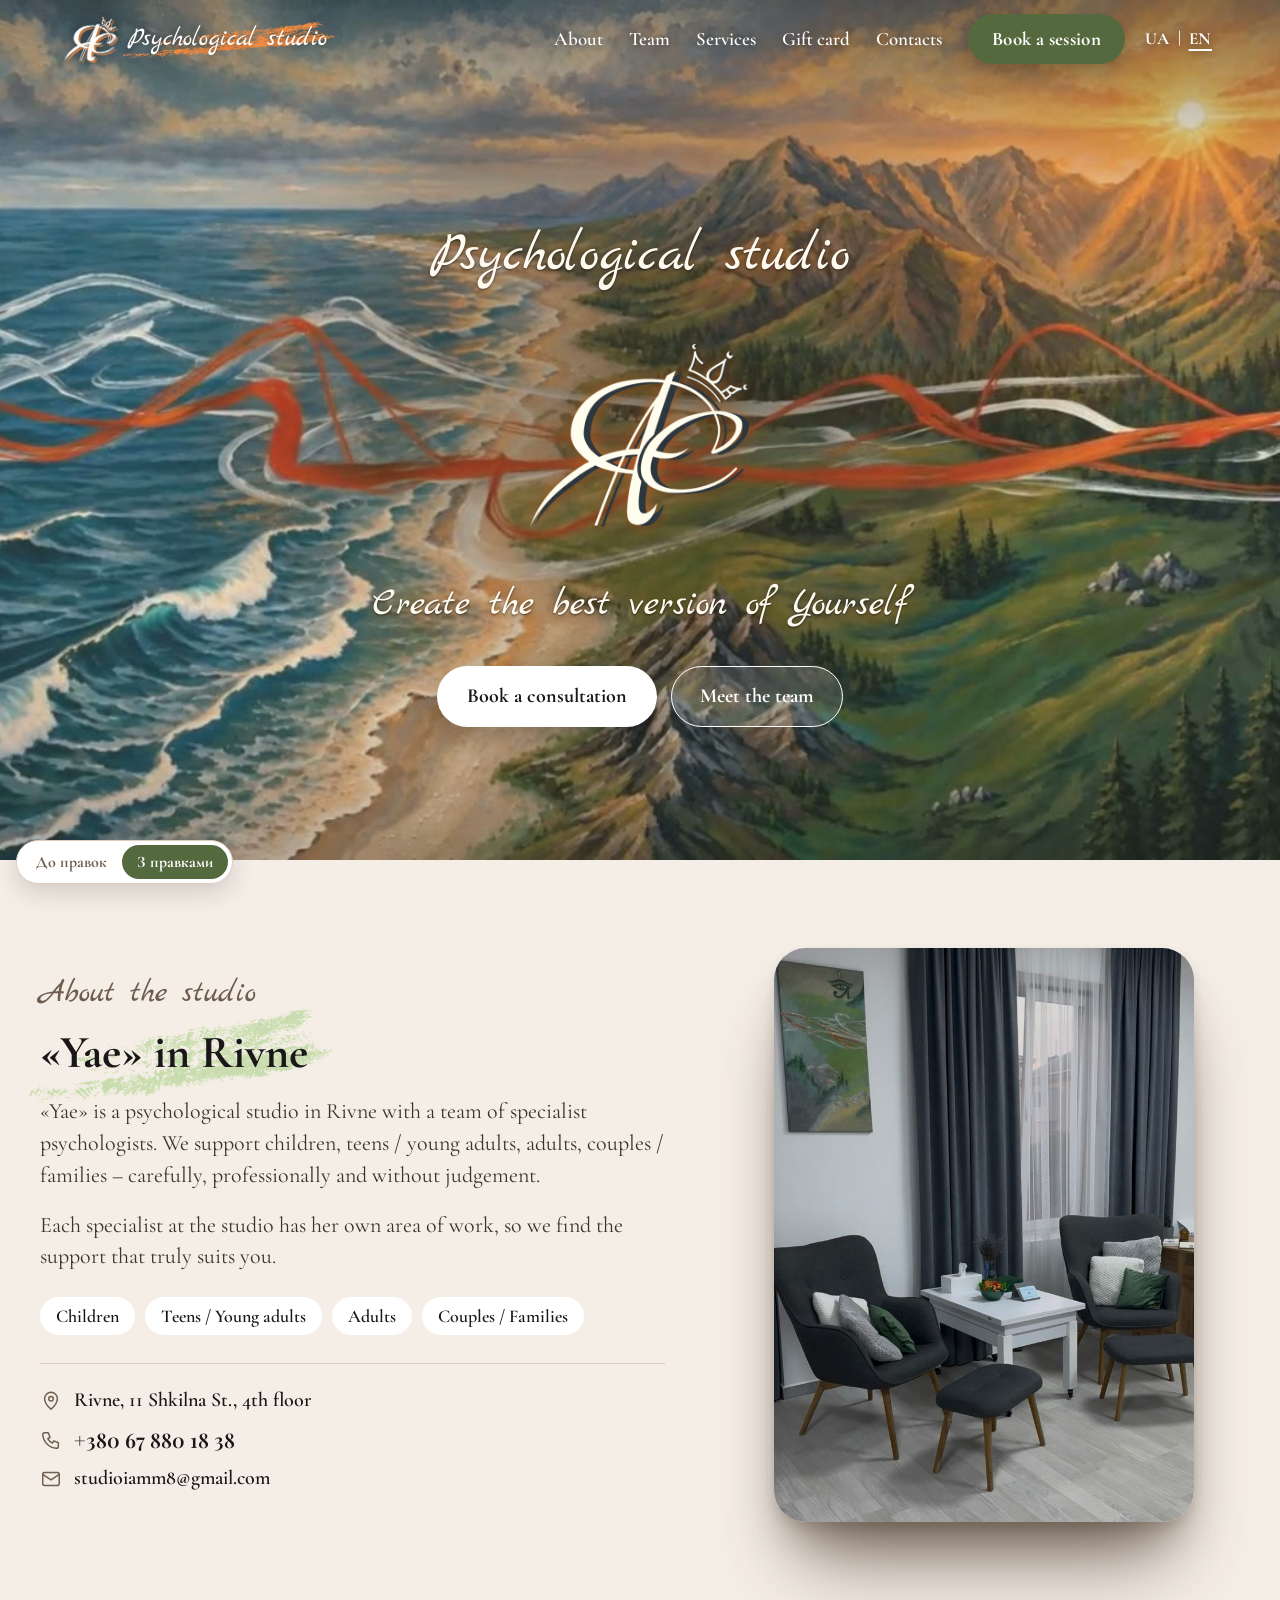
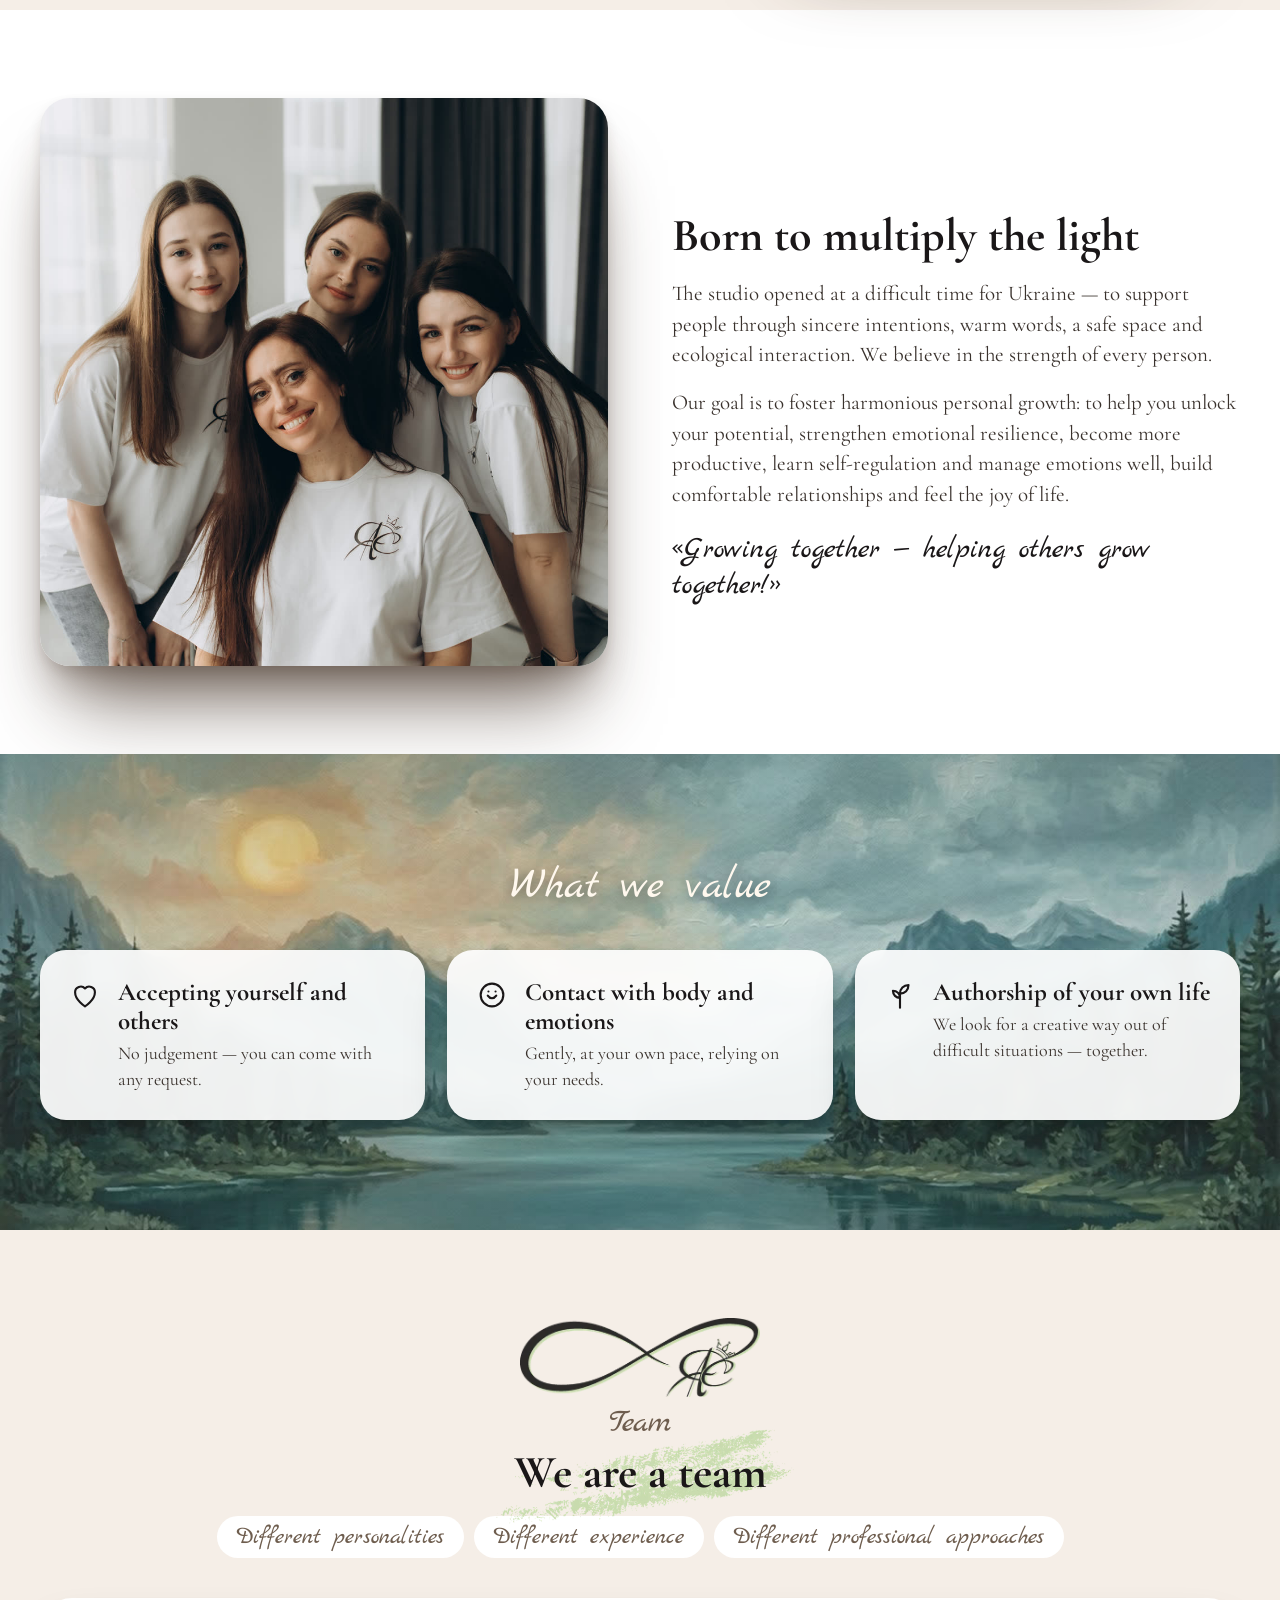
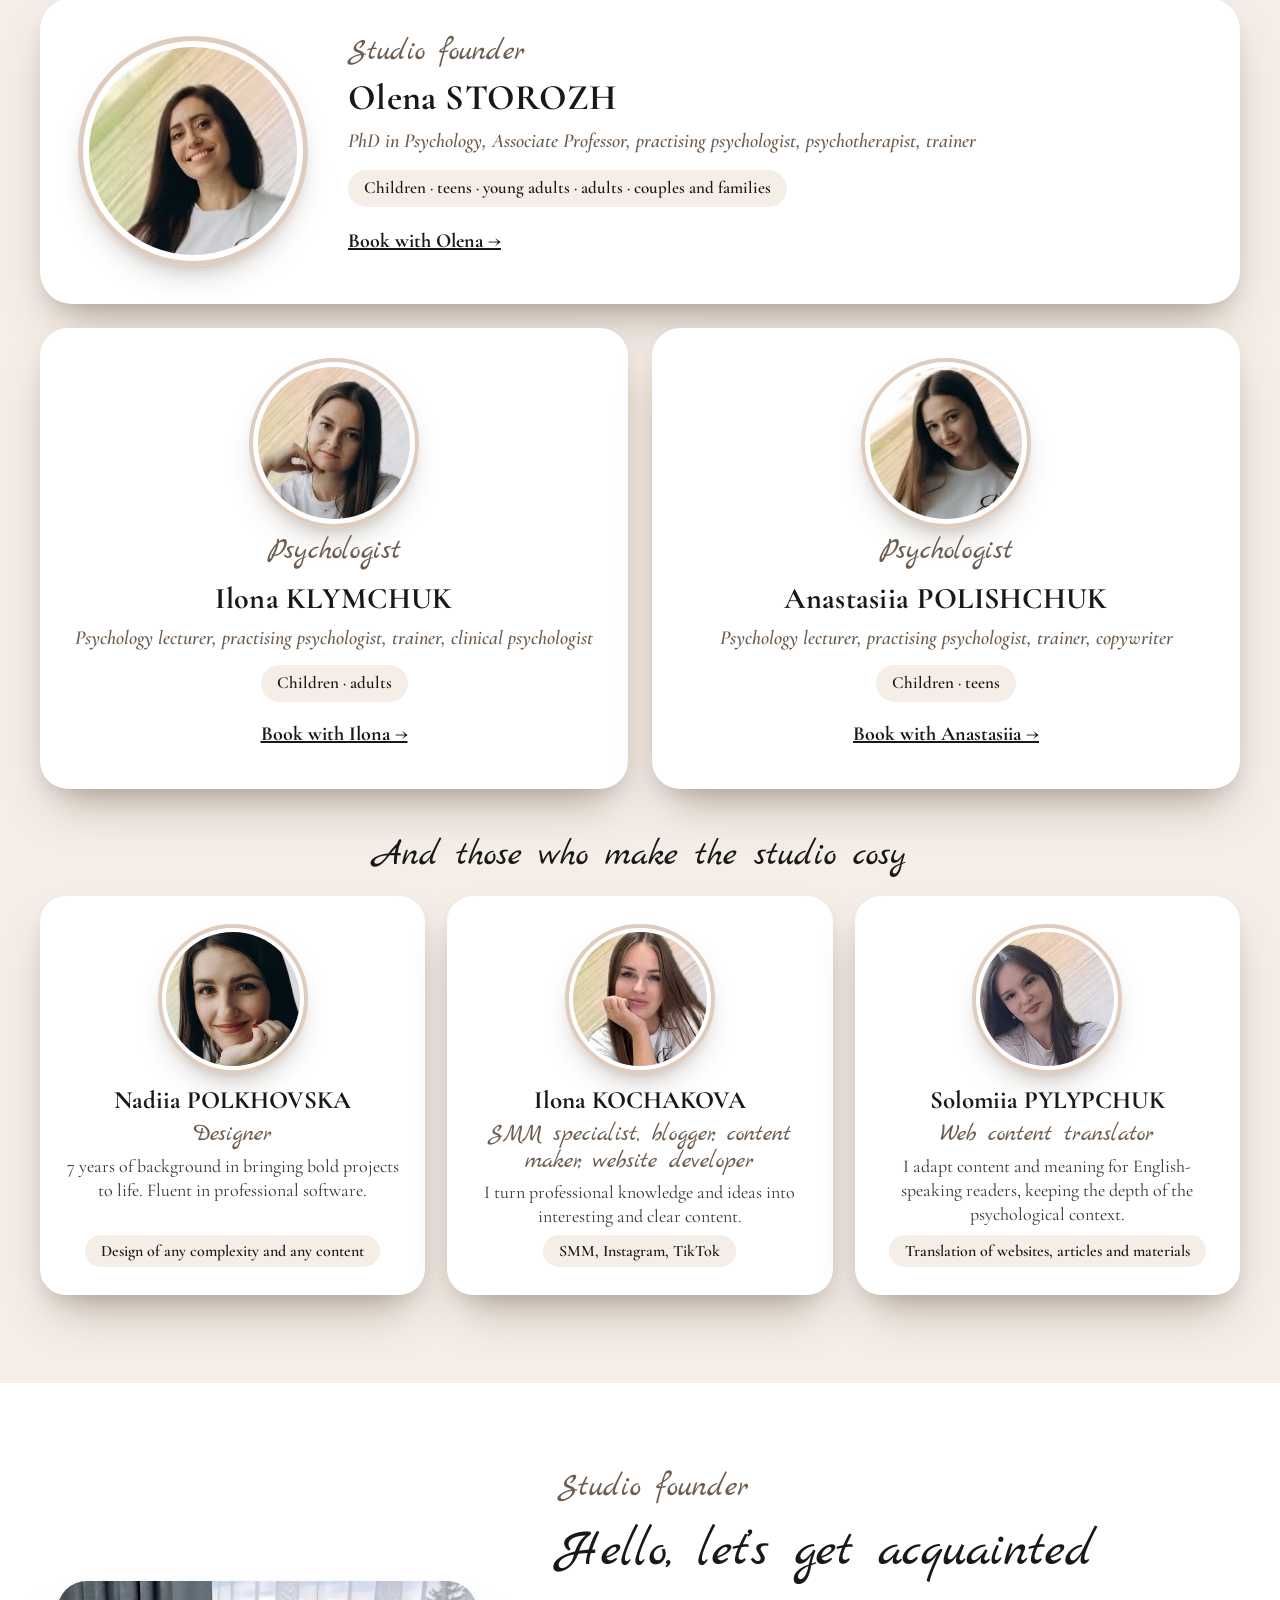
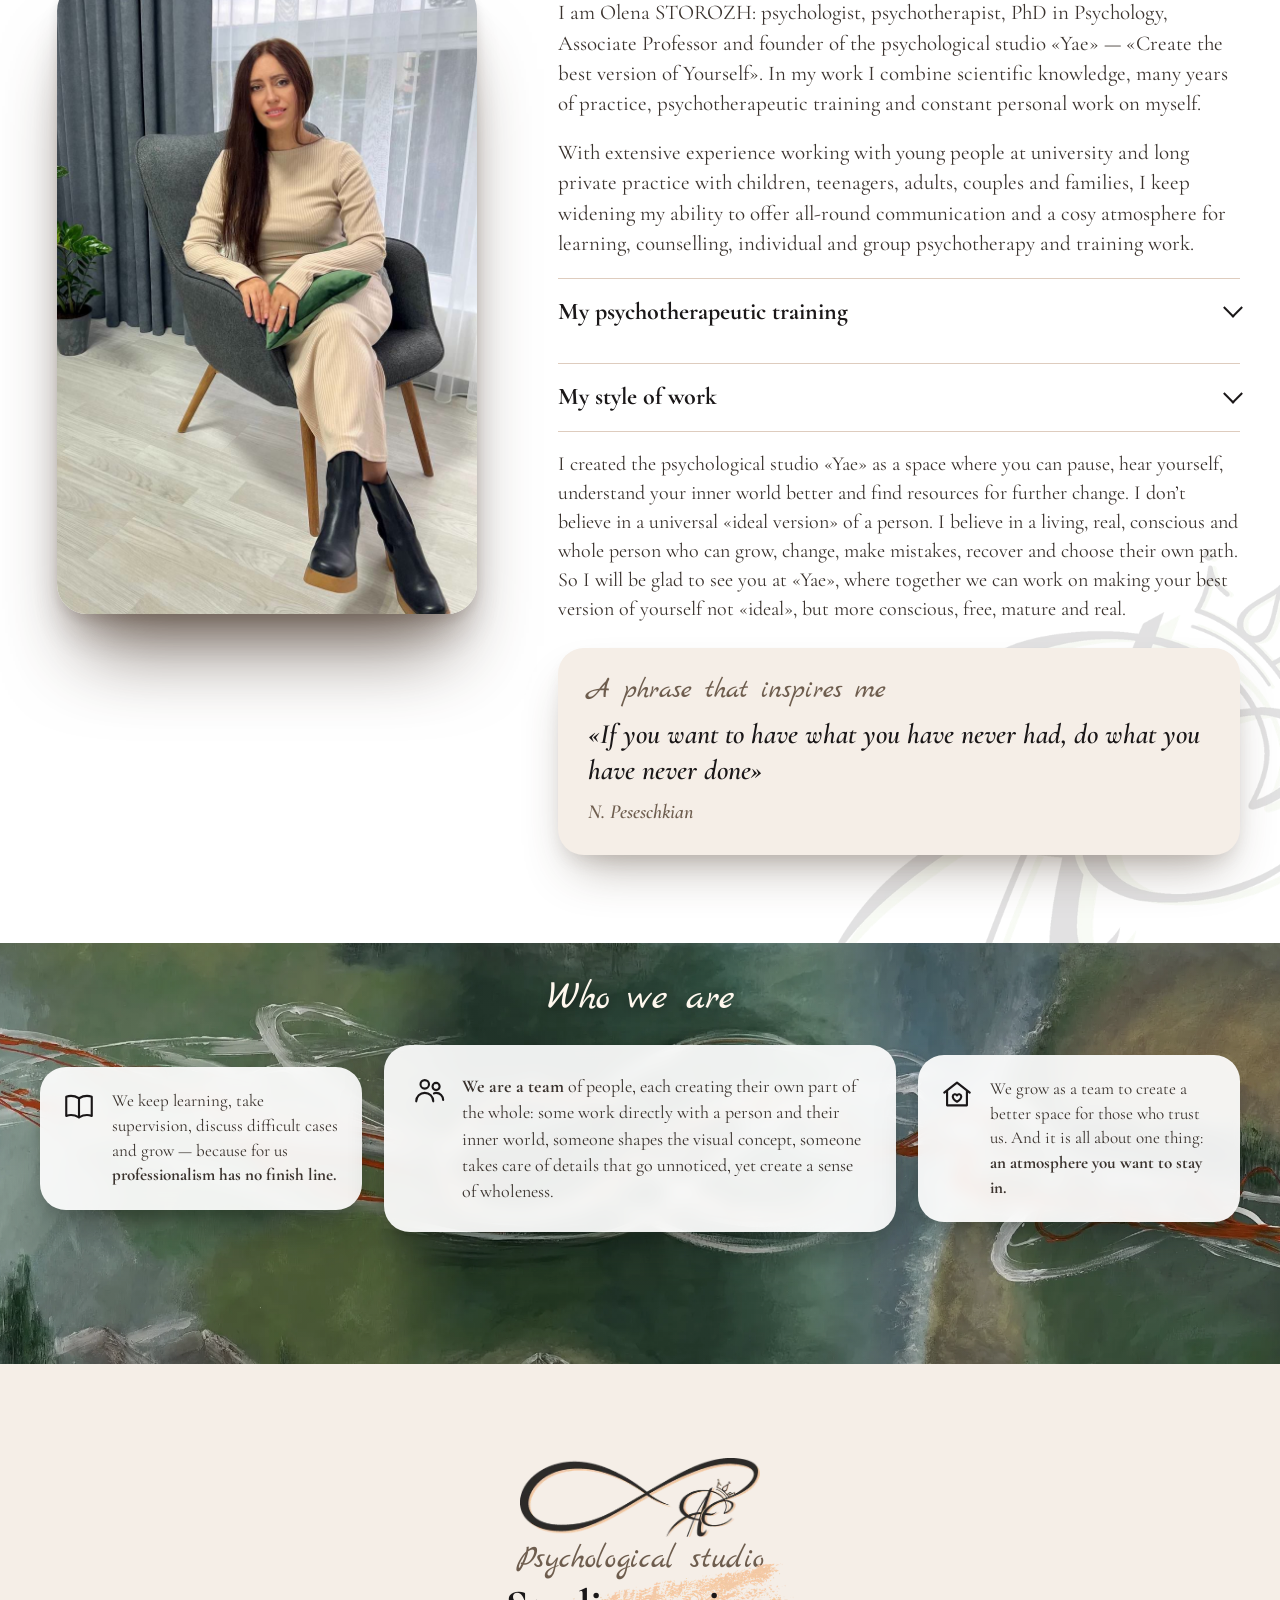
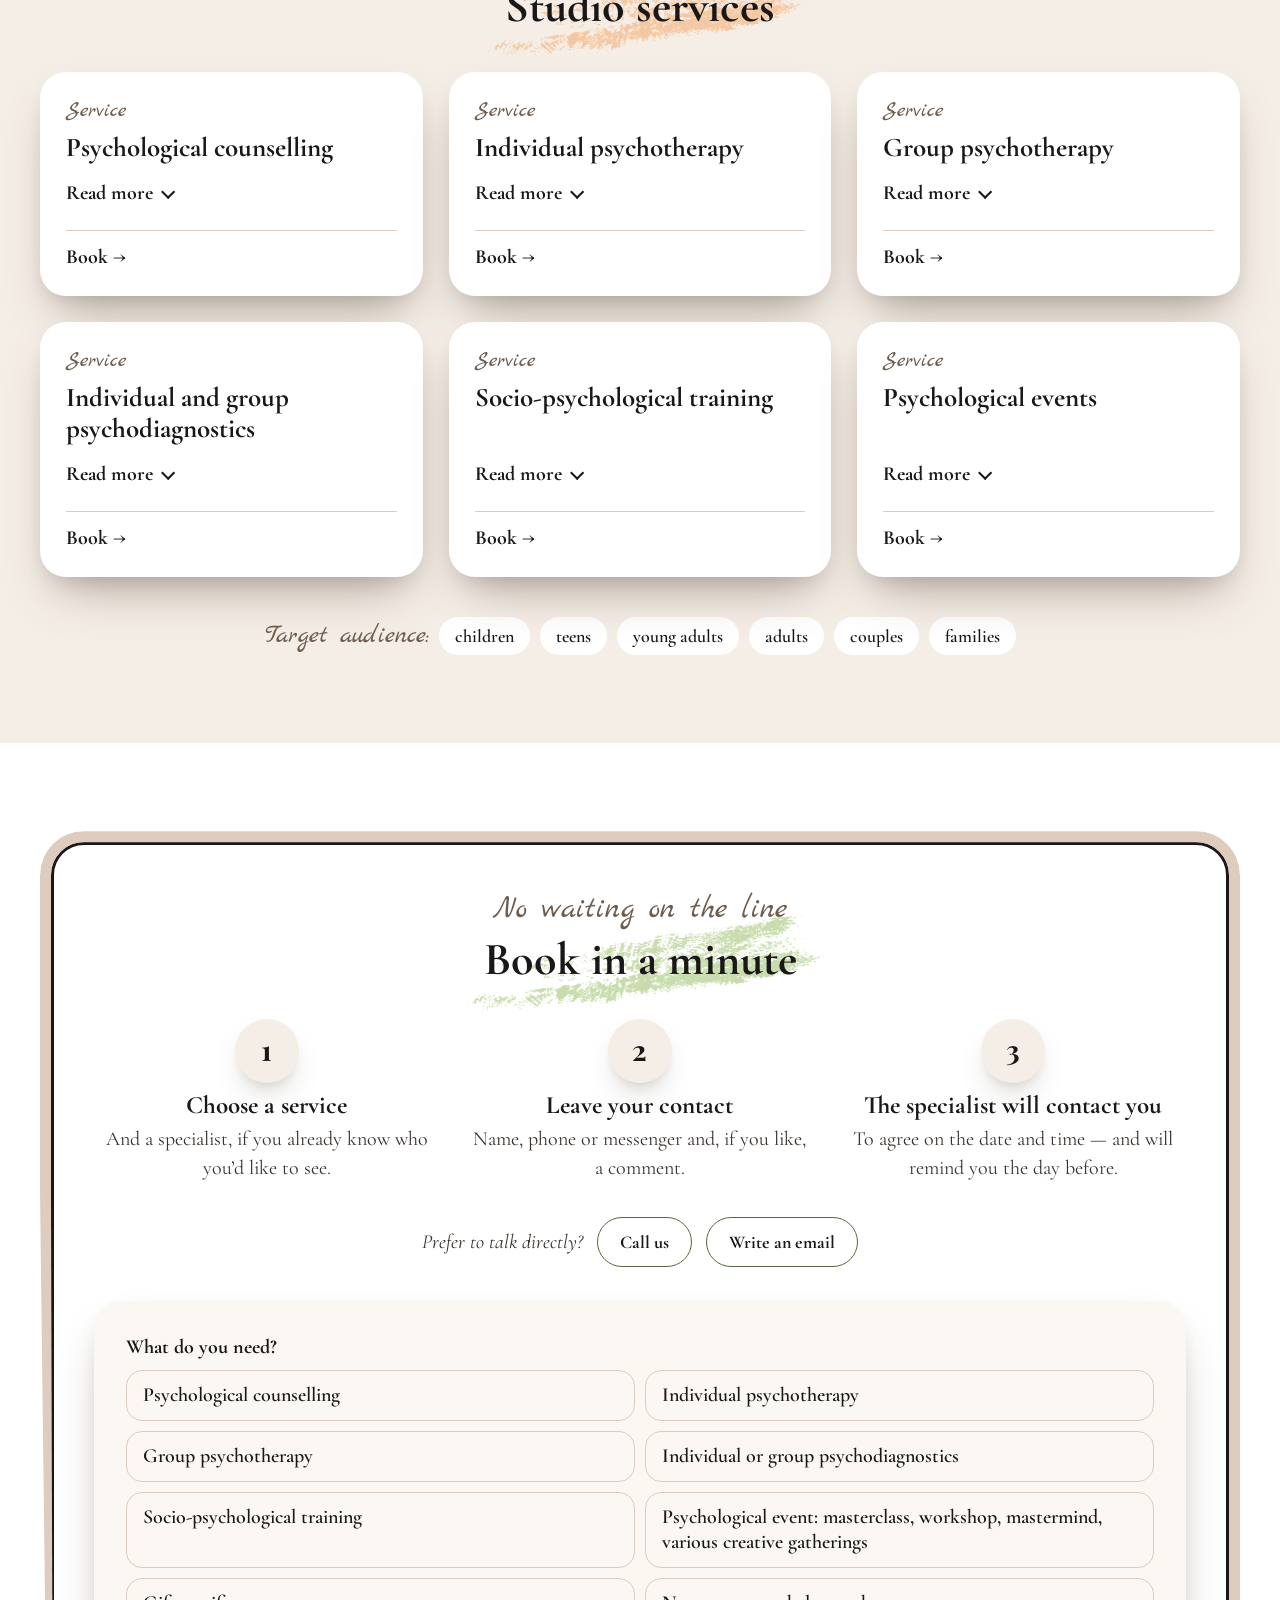
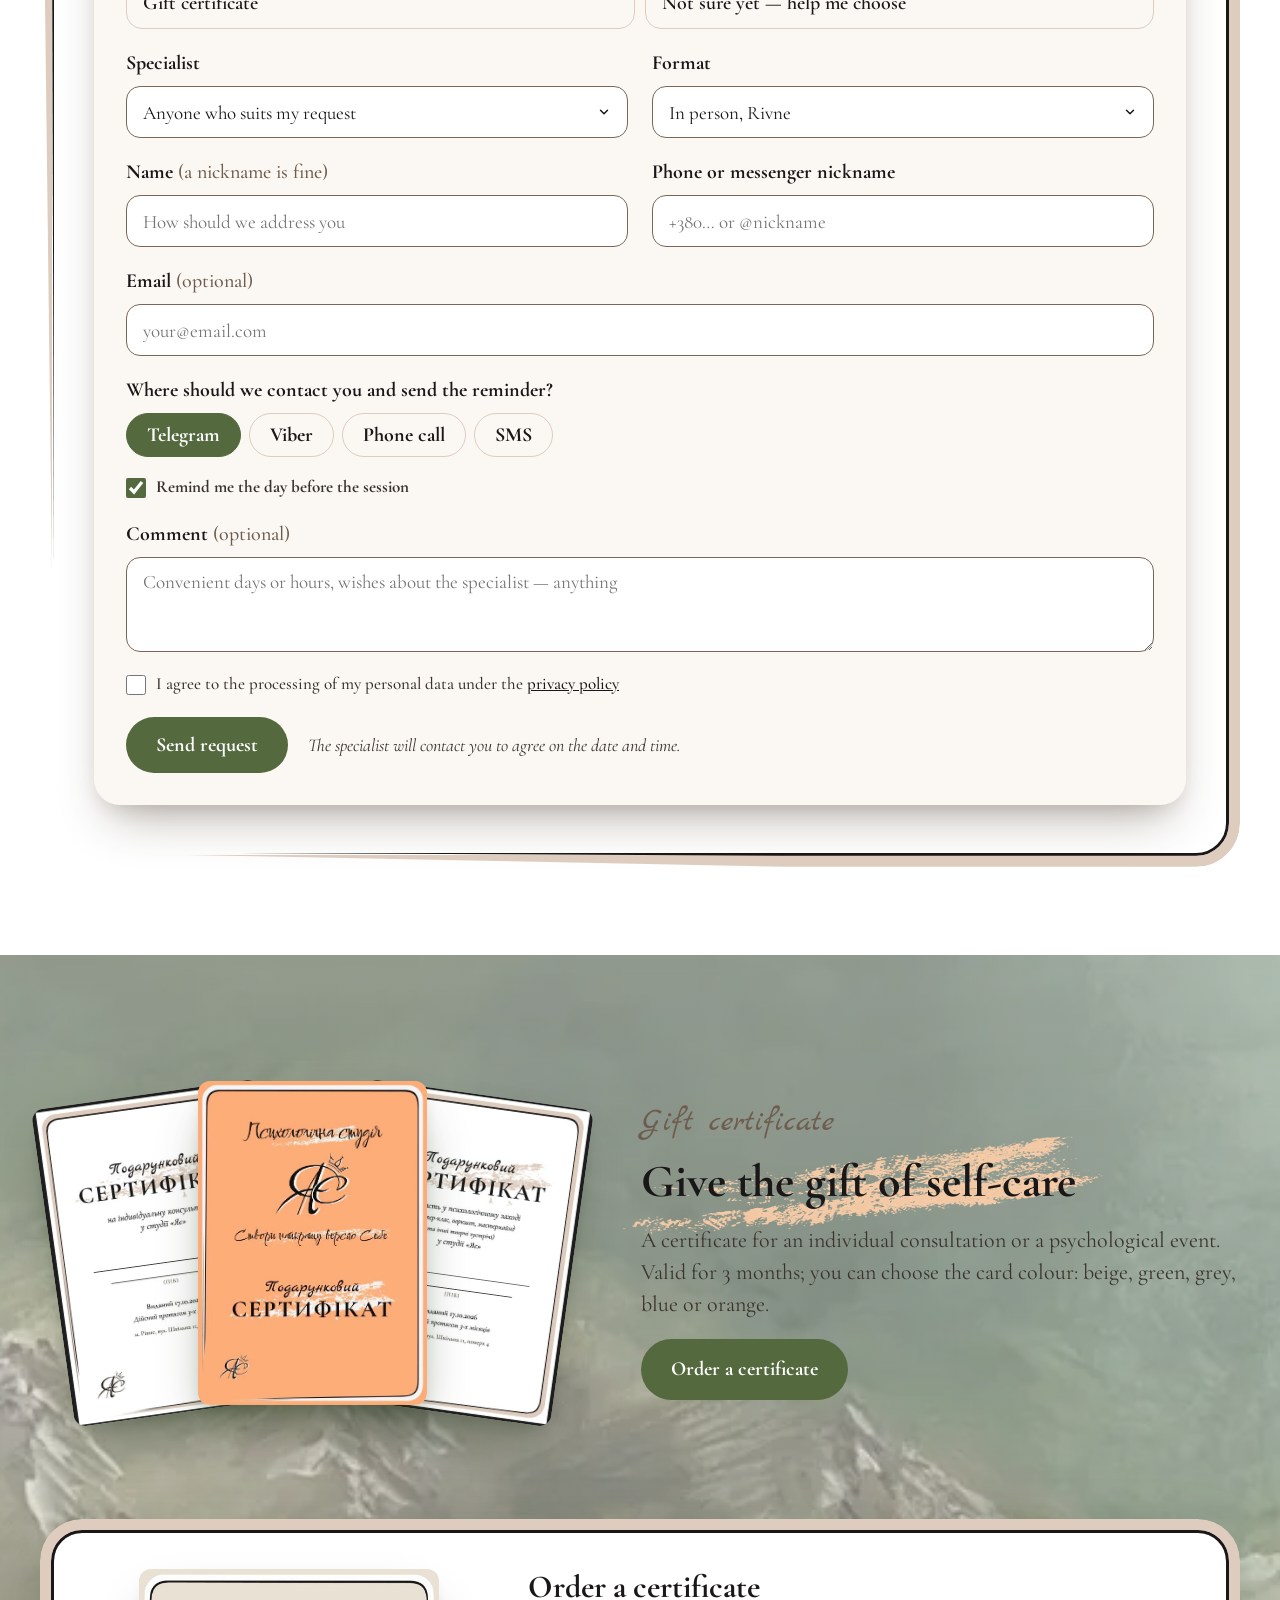
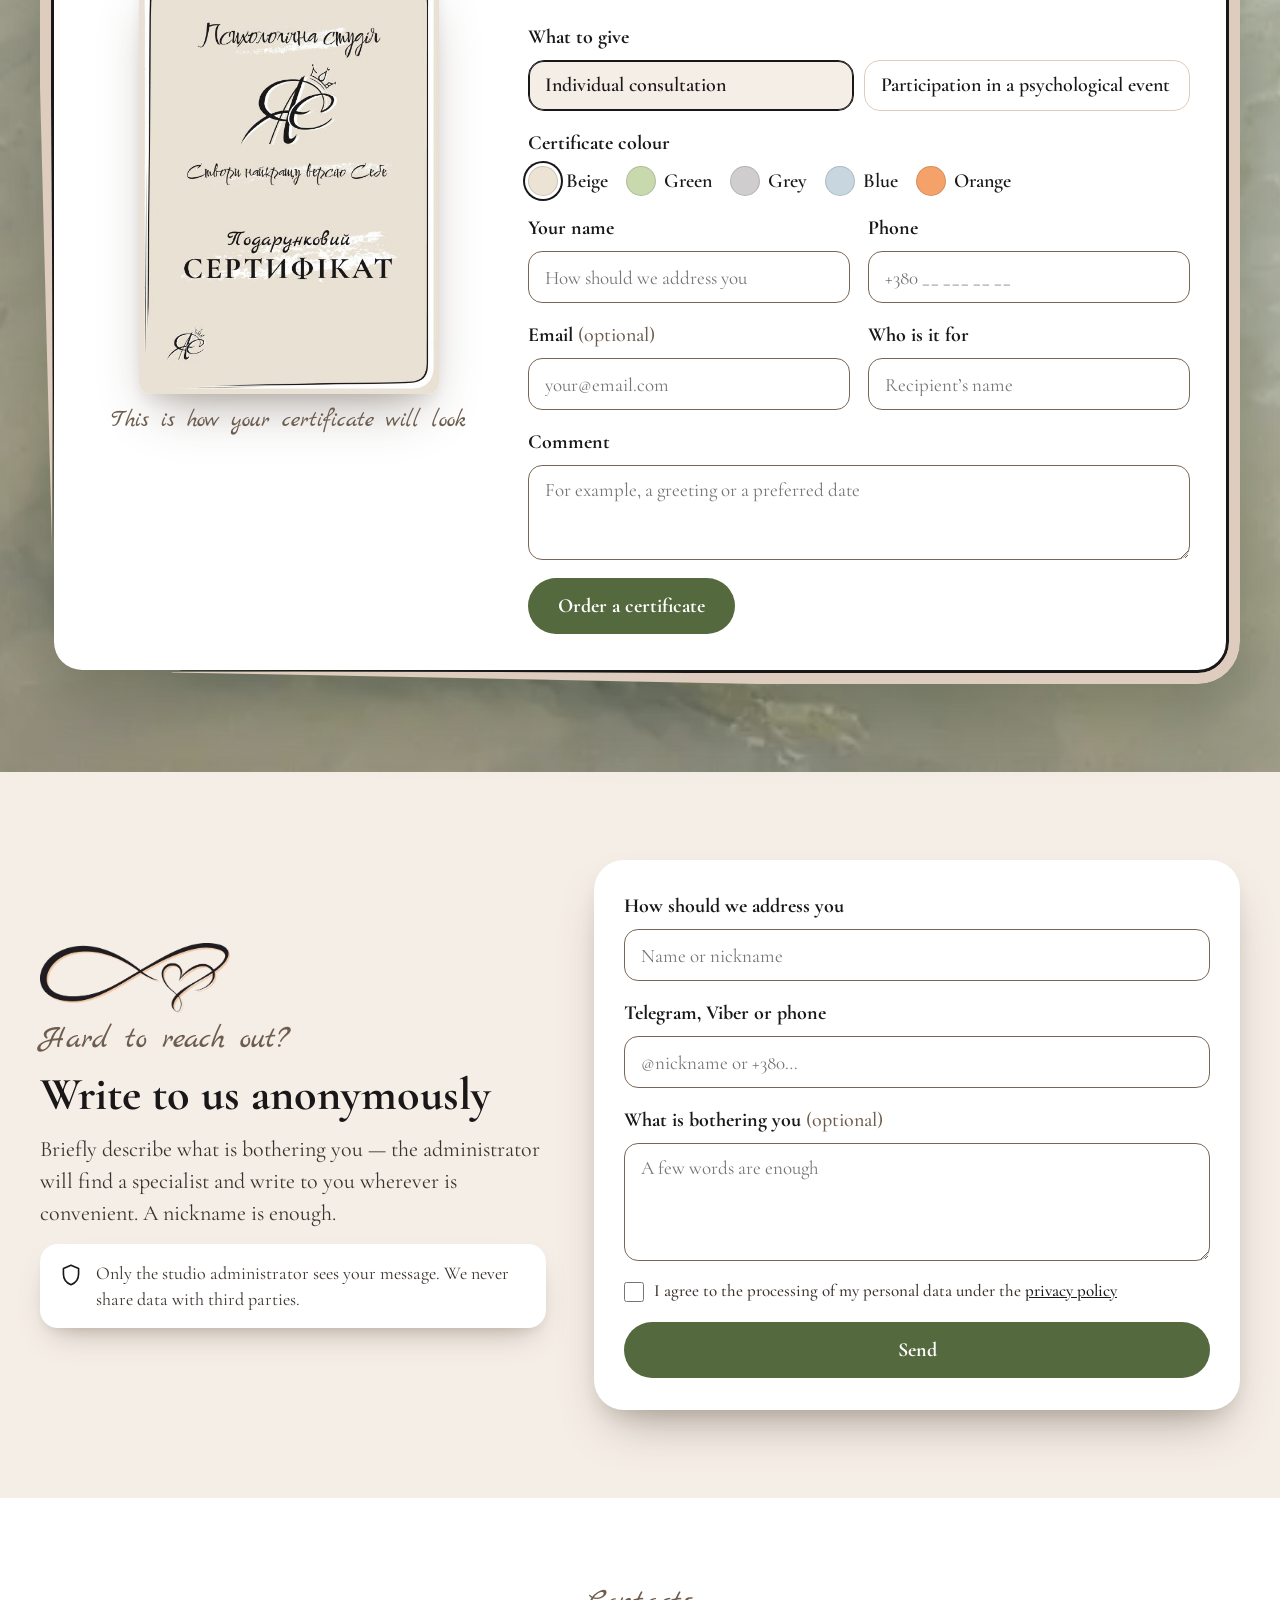
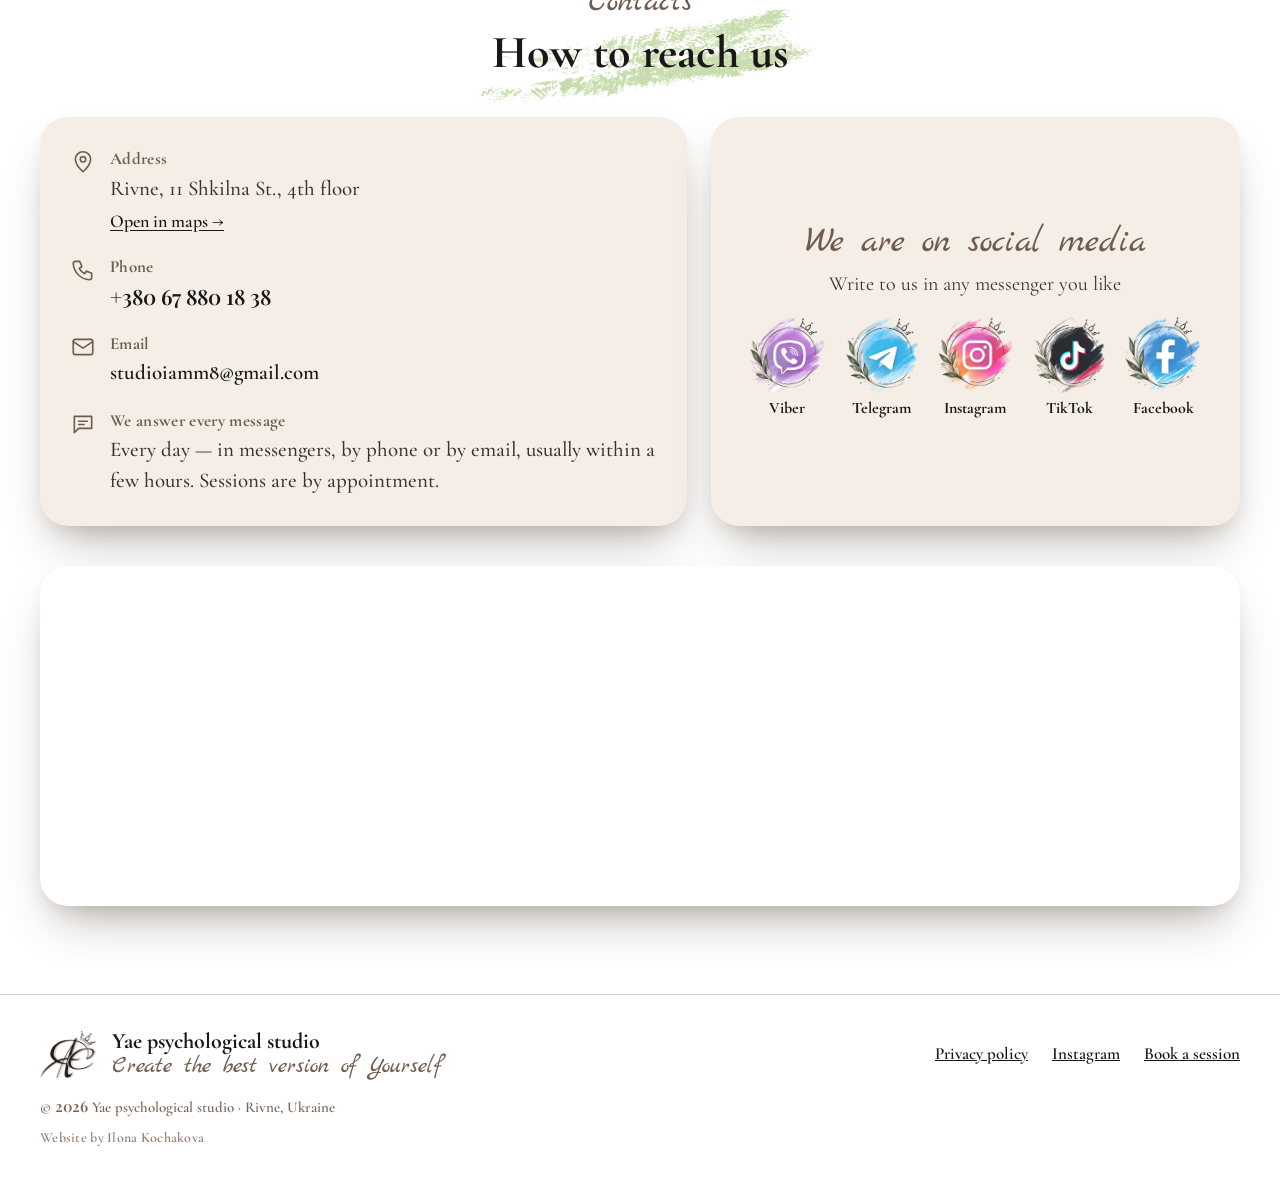
==== commit c3cfc9a0: "Custom domain studioiam.com.ua Co-Authored-By: Claude Opus 5.5 <noreply@anthropic.com>" ====
--- a/index.html
+++ b/index.html
@@ -8,16 +8,16 @@
 <meta property="og:title" content="Психологічна студія «Яє» — Рівне">
 <meta property="og:description" content="Створи найкращу версію Себе.">
 <meta property="og:type" content="website">
-<meta property="og:url" content="https://orik222.github.io/studio-yae/">
-<meta property="og:image" content="https://orik222.github.io/studio-yae/assets/team-full.jpg">
+<meta property="og:url" content="https://studioiam.com.ua/">
+<meta property="og:image" content="https://studioiam.com.ua/assets/team-full.jpg">
 <meta property="og:locale" content="uk_UA">
 <meta name="twitter:card" content="summary_large_image">
-<link rel="canonical" href="https://orik222.github.io/studio-yae/">
+<link rel="canonical" href="https://studioiam.com.ua/">
 <link rel="icon" href="assets/logo.png">
 <link rel="preconnect" href="https://fonts.googleapis.com">
 <link rel="preconnect" href="https://fonts.gstatic.com" crossorigin>
 <link href="https://fonts.googleapis.com/css2?family=Cormorant+Garamond:ital,wght@0,500;0,600;0,700;1,500;1,600&family=Playfair+Display:wght@400;600;700&family=Marck+Script&display=swap" rel="stylesheet">
-<link rel="stylesheet" href="style.css?v=202611061606">
+<link rel="stylesheet" href="style.css?v=202611061631">
 <script>
   // Motion unless the visitor asked for less; the logo intro on every load; language: saved choice, else the browser's
   (function () {
@@ -675,7 +675,7 @@
   </div>
 </dialog>
 
-<script src="main.js?v=202611061606"></script>
+<script src="main.js?v=202611061631"></script>
 <nav class="vswitch" aria-label="Версія сайту"><a href="v1/index.html">До правок</a><a href="index.html" class="on" aria-current="page">З правками</a></nav>
 </body>
 </html>
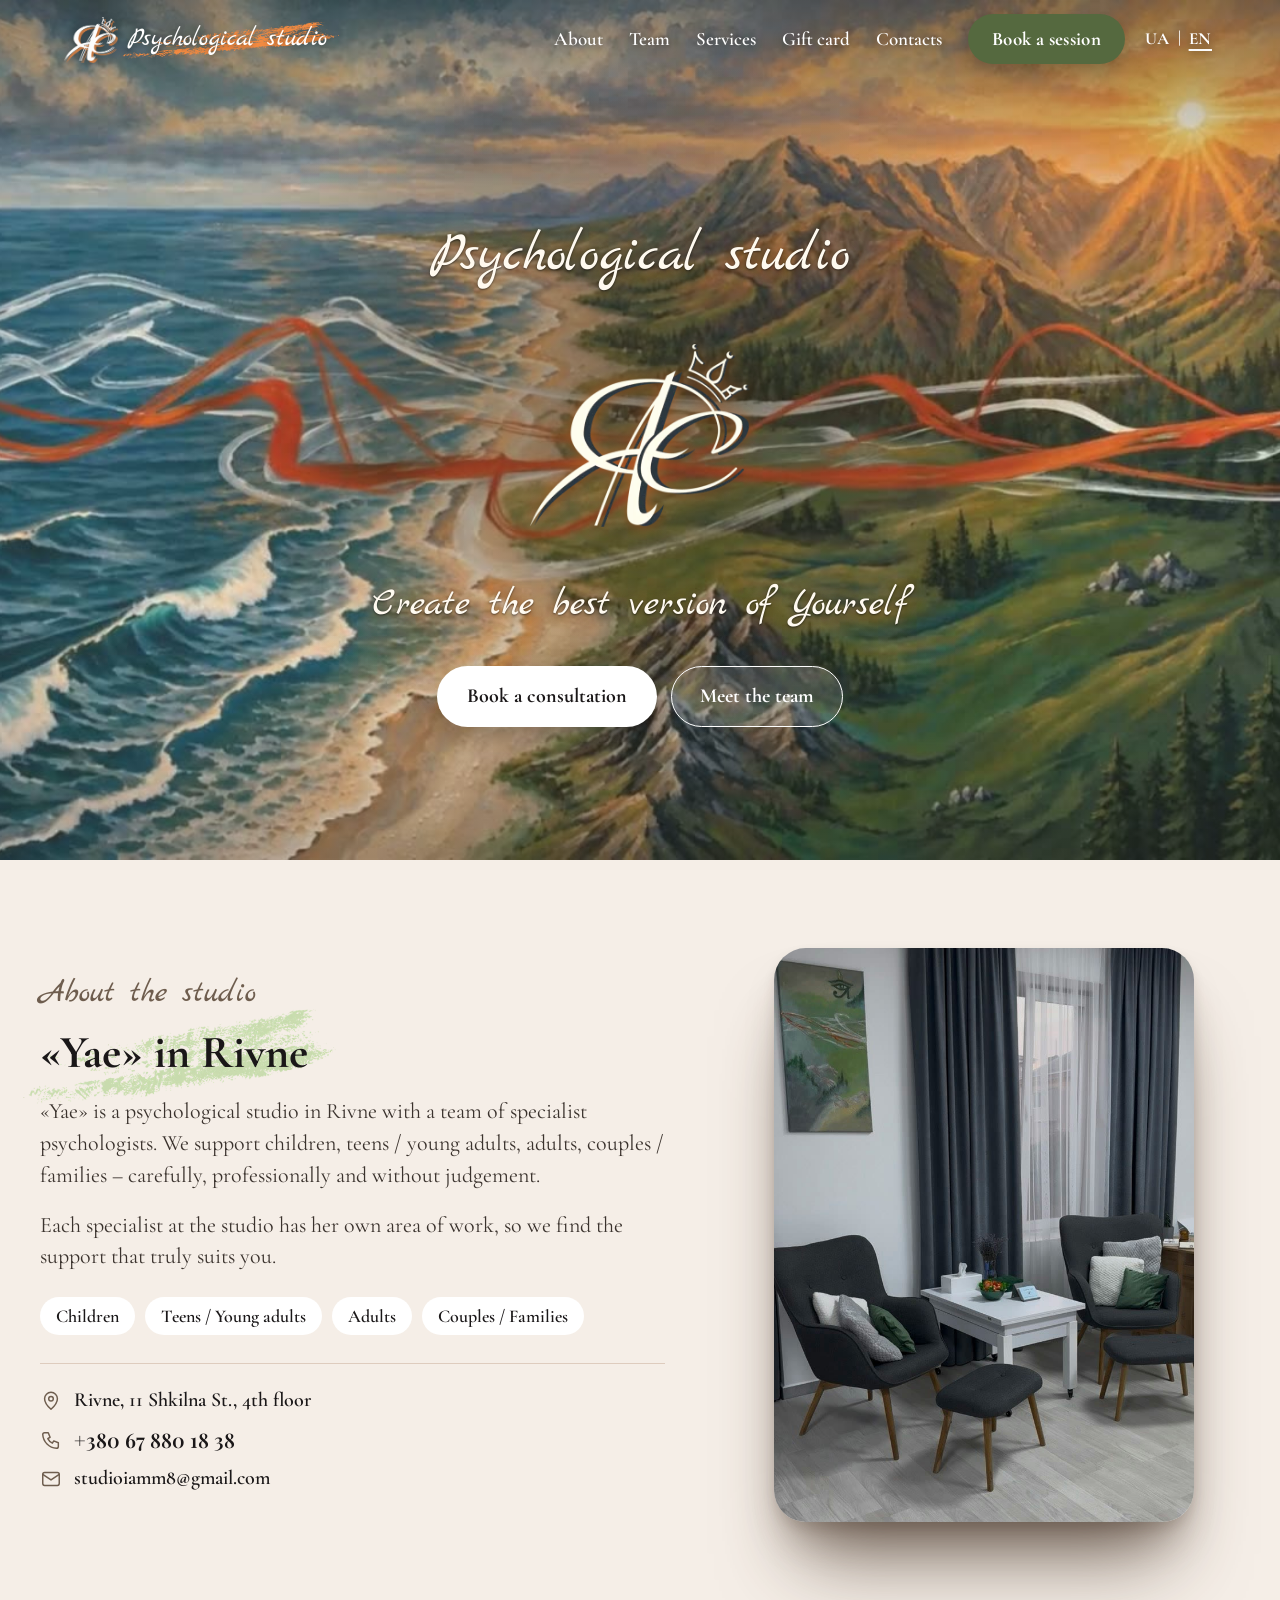
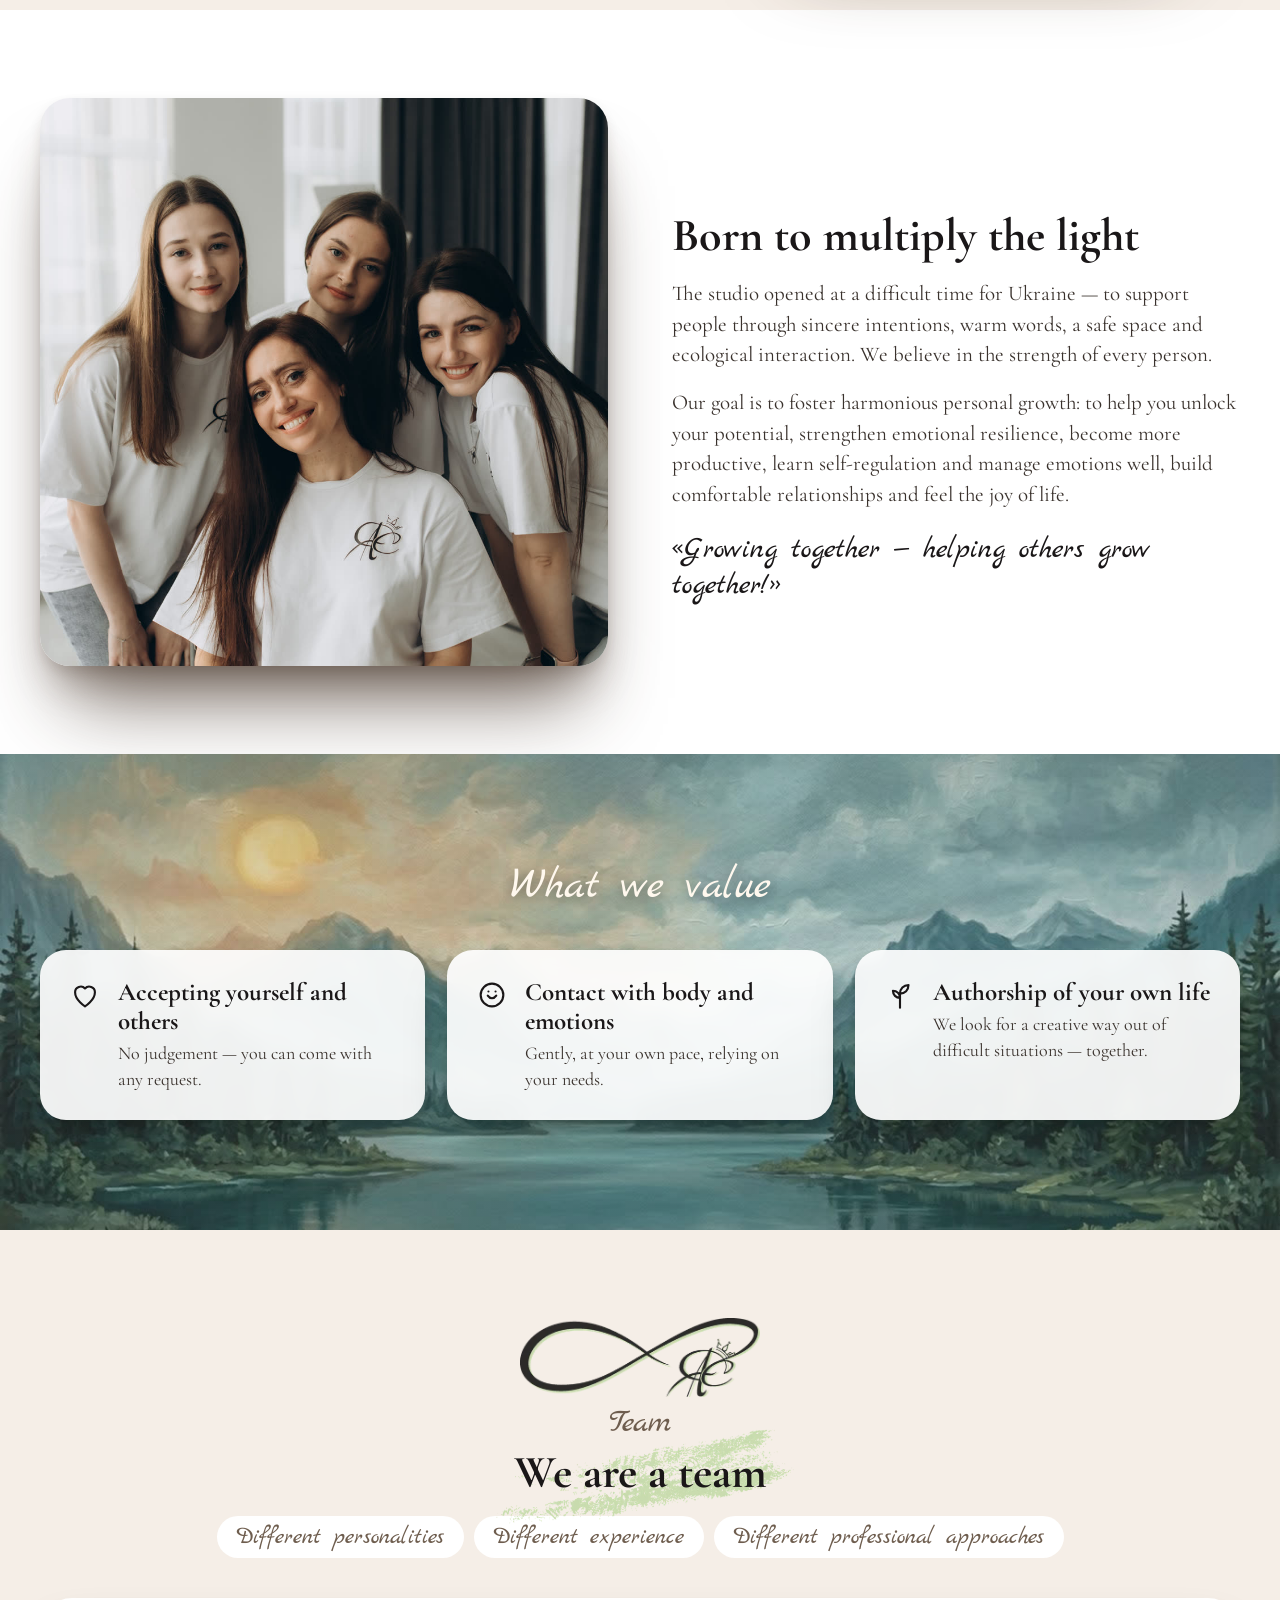
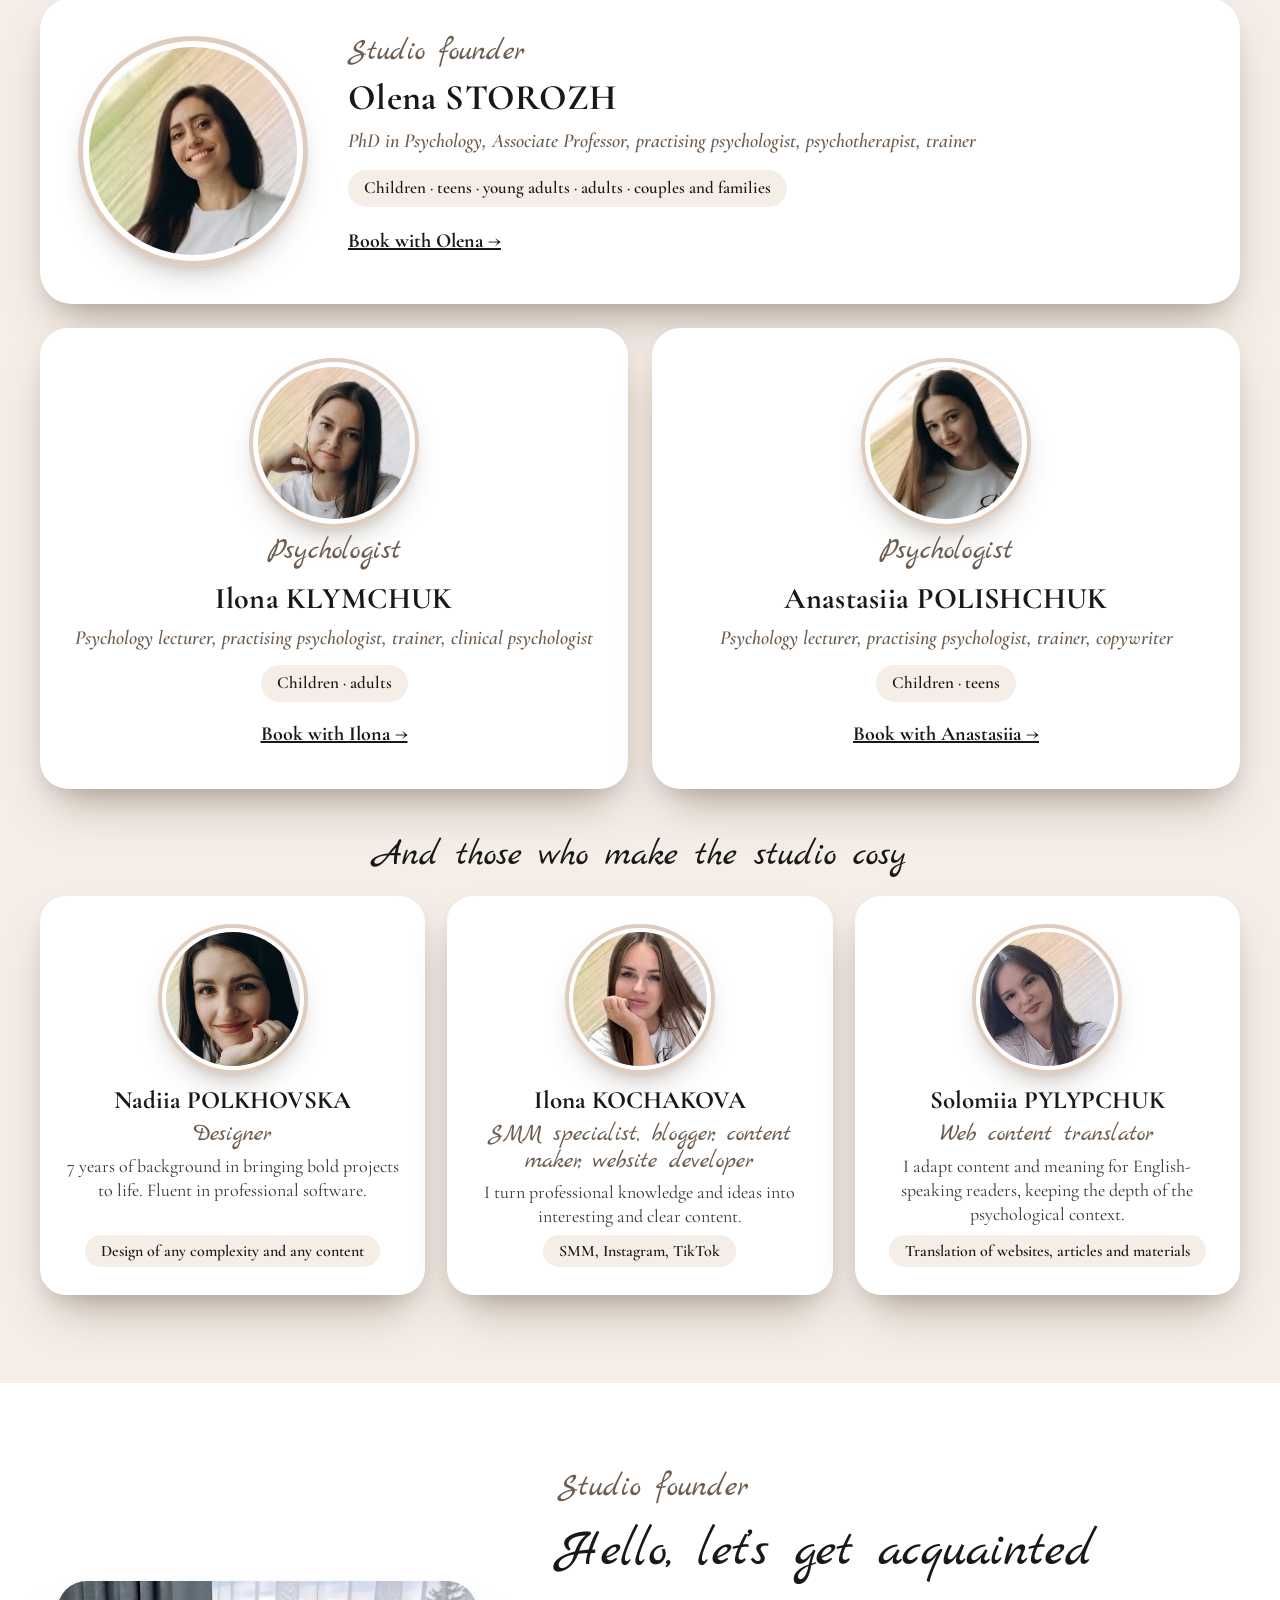
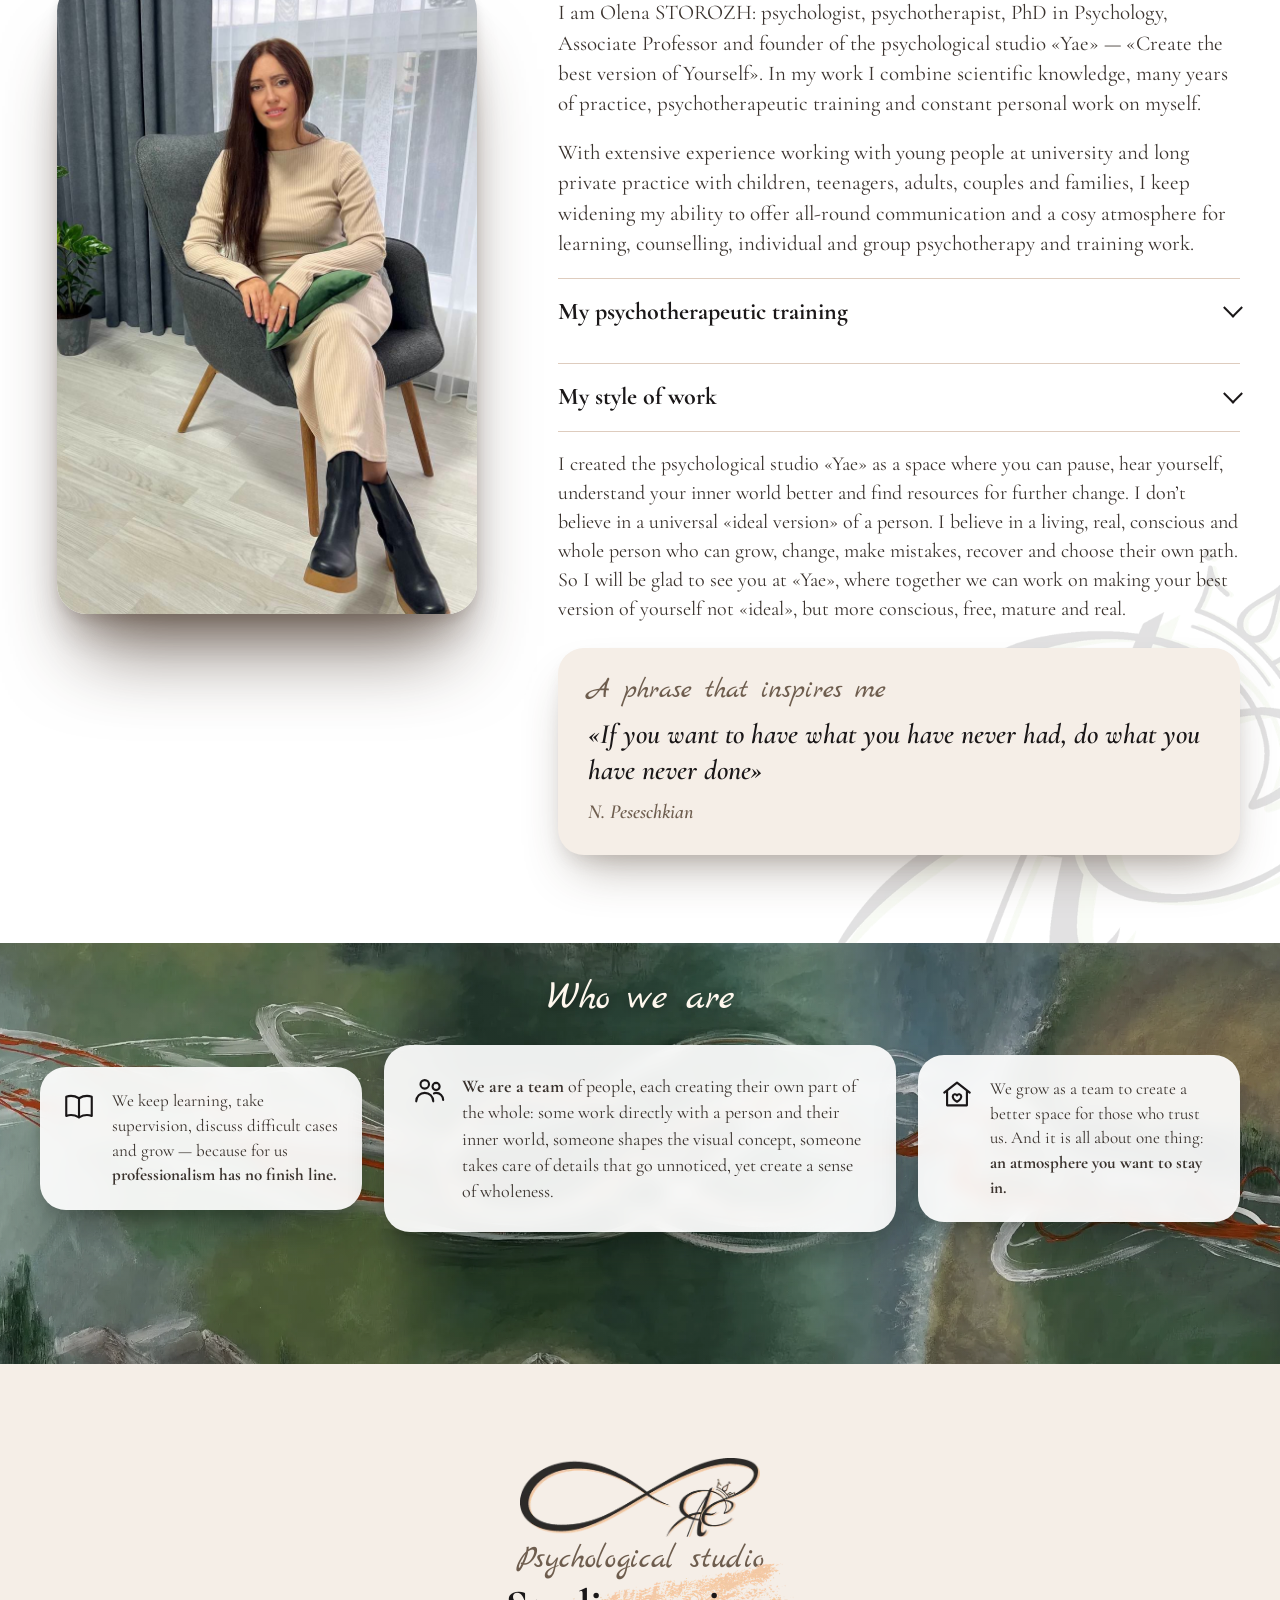
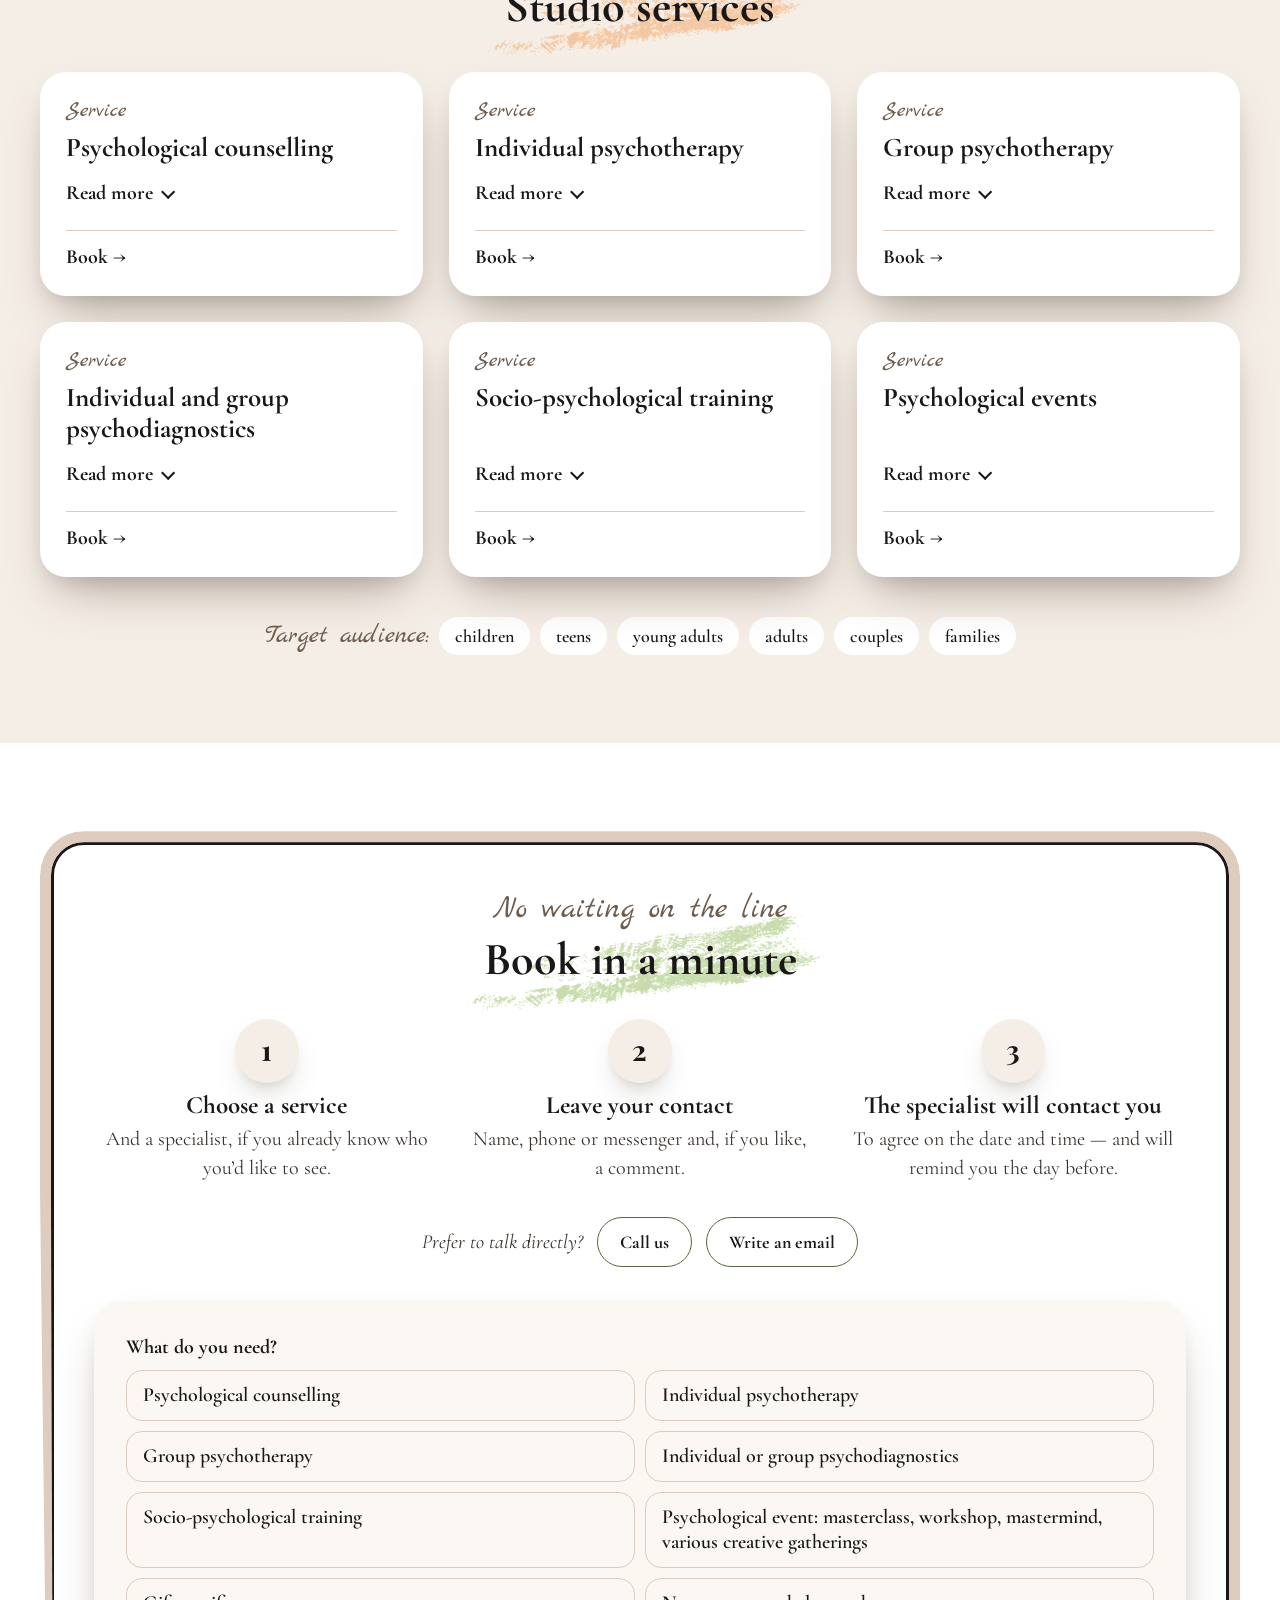
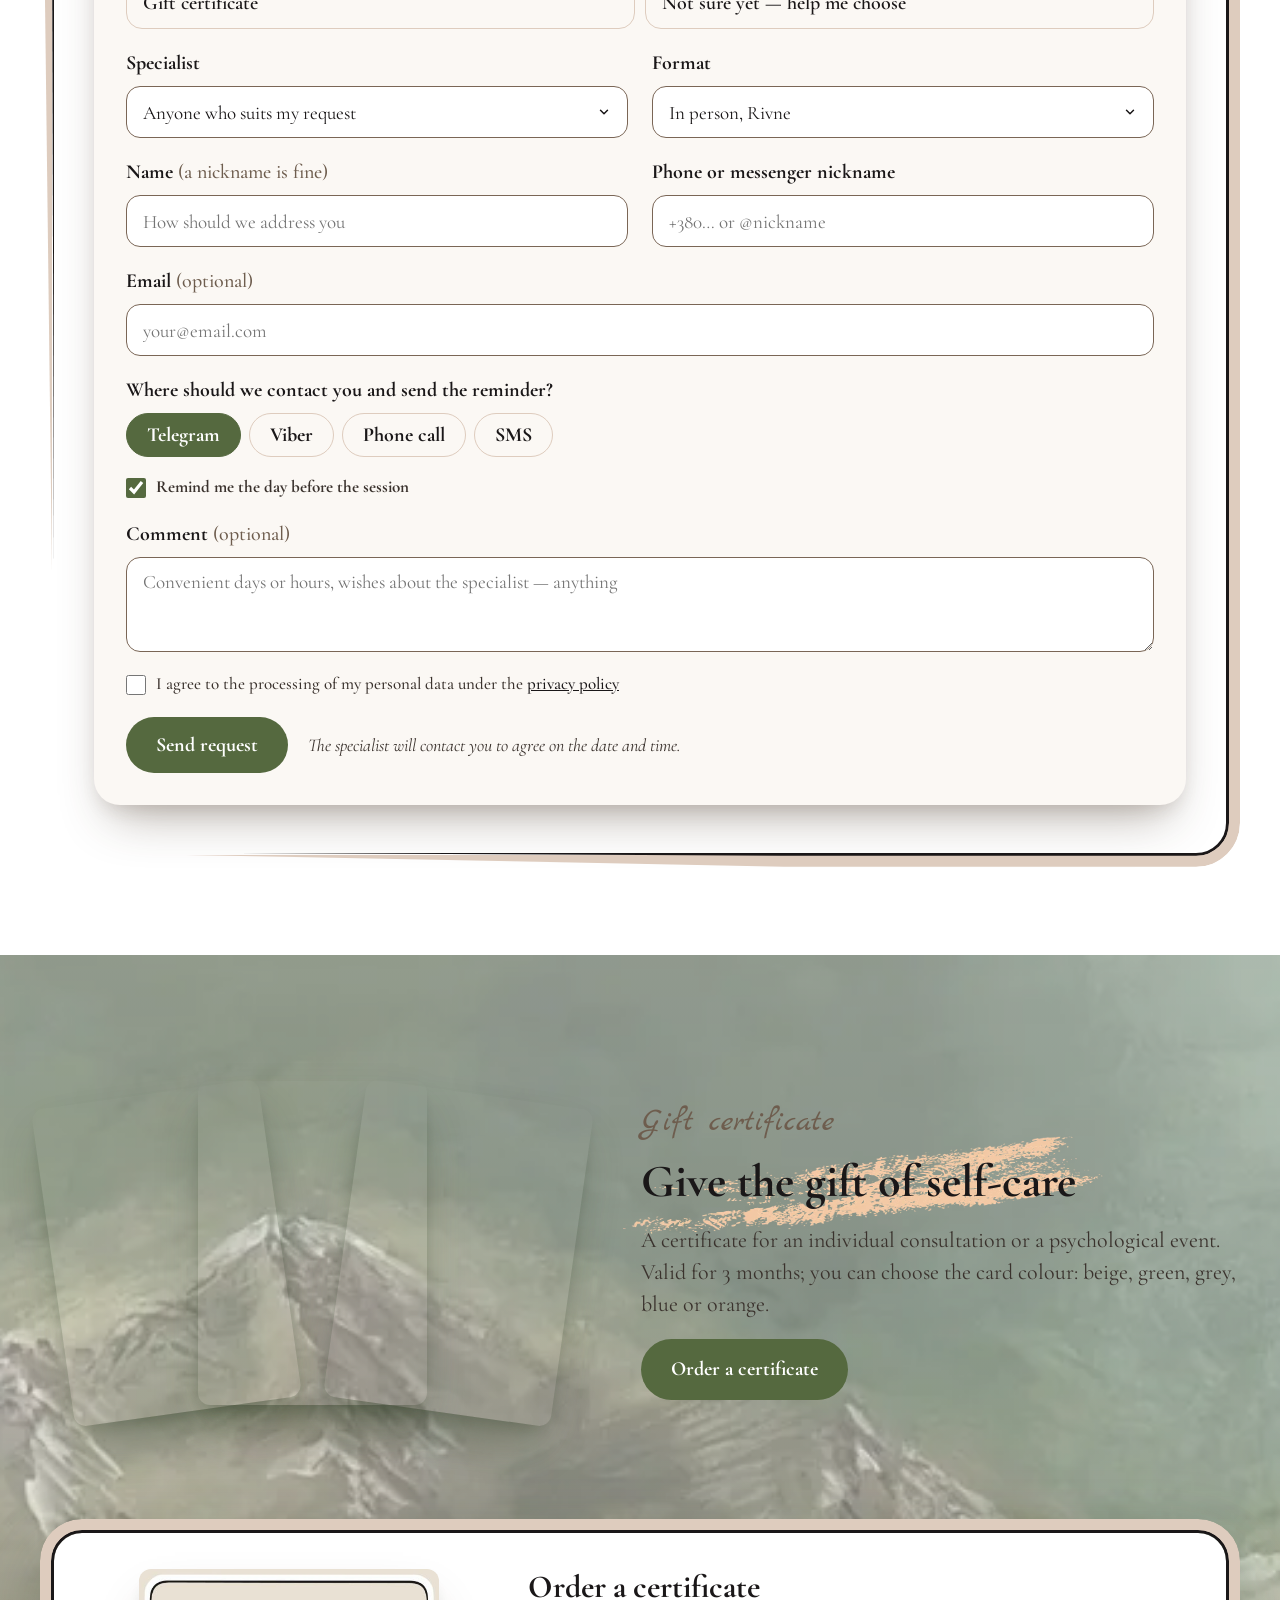
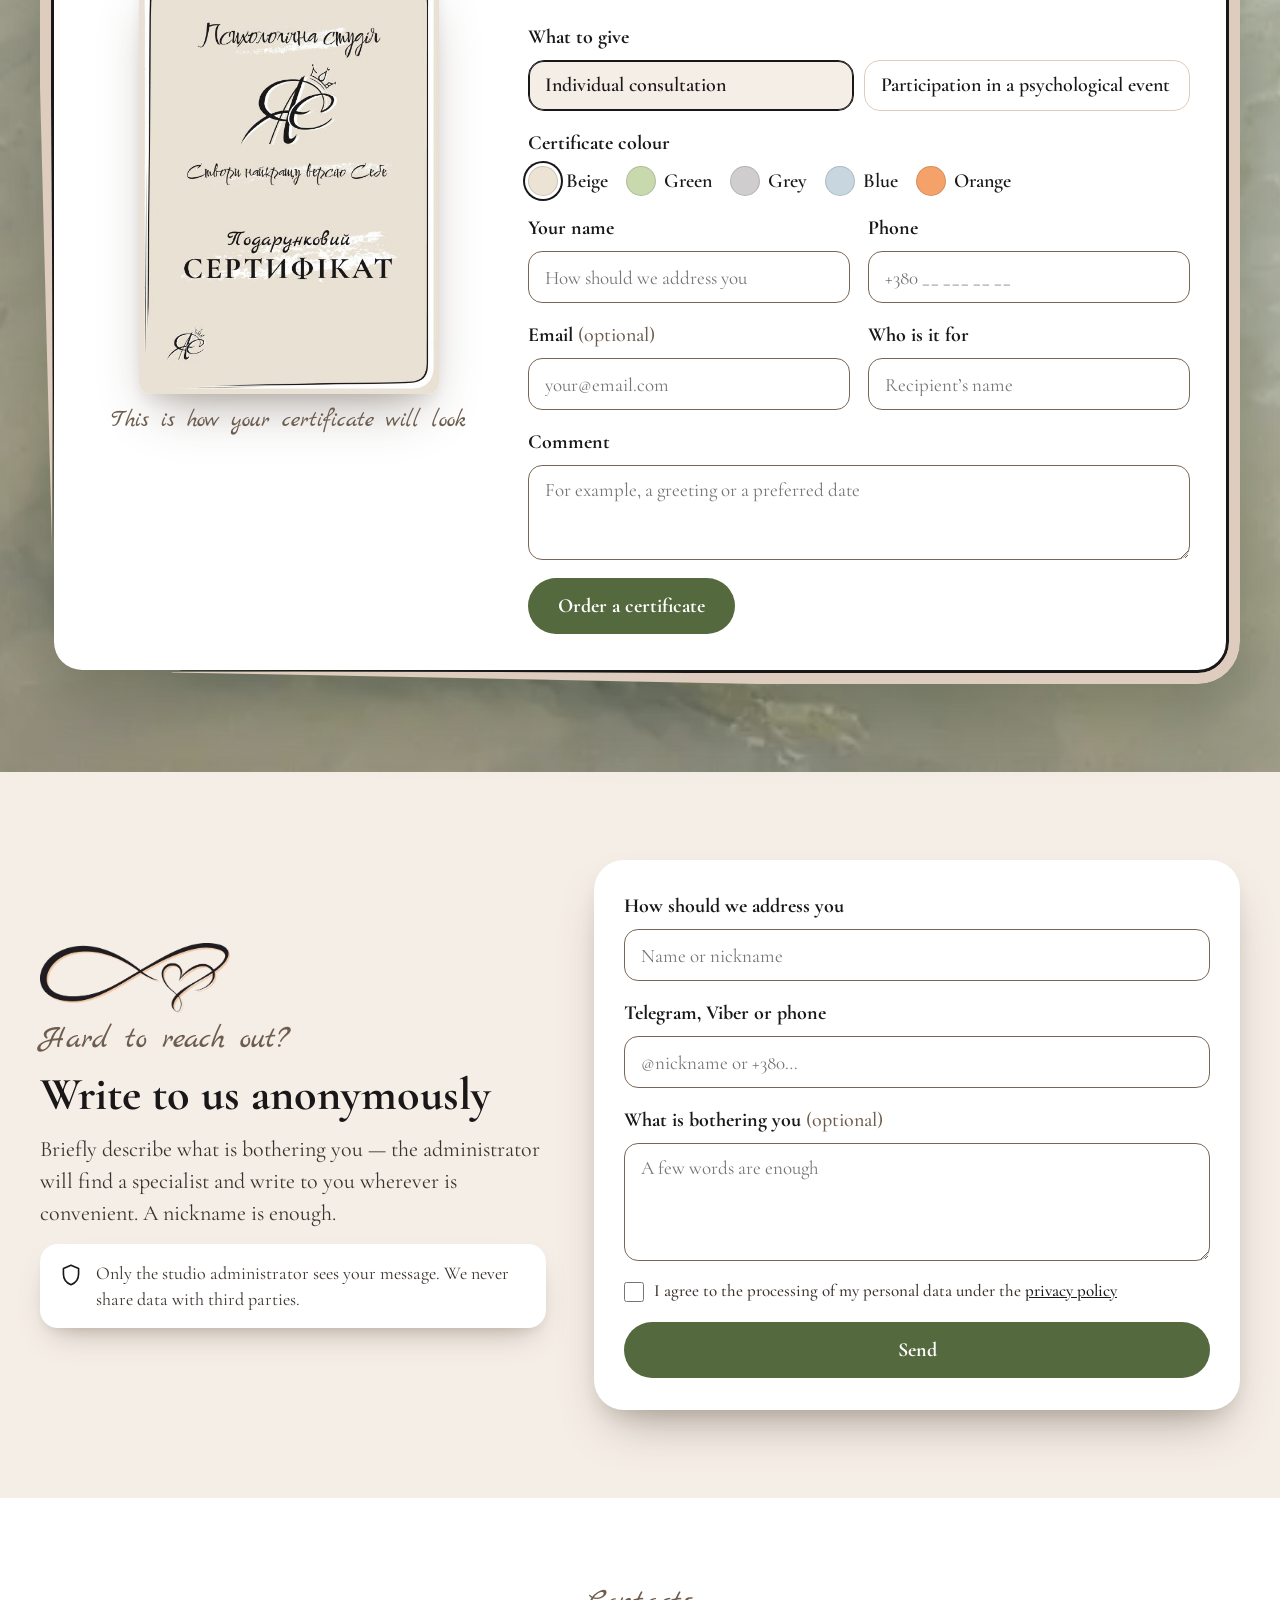
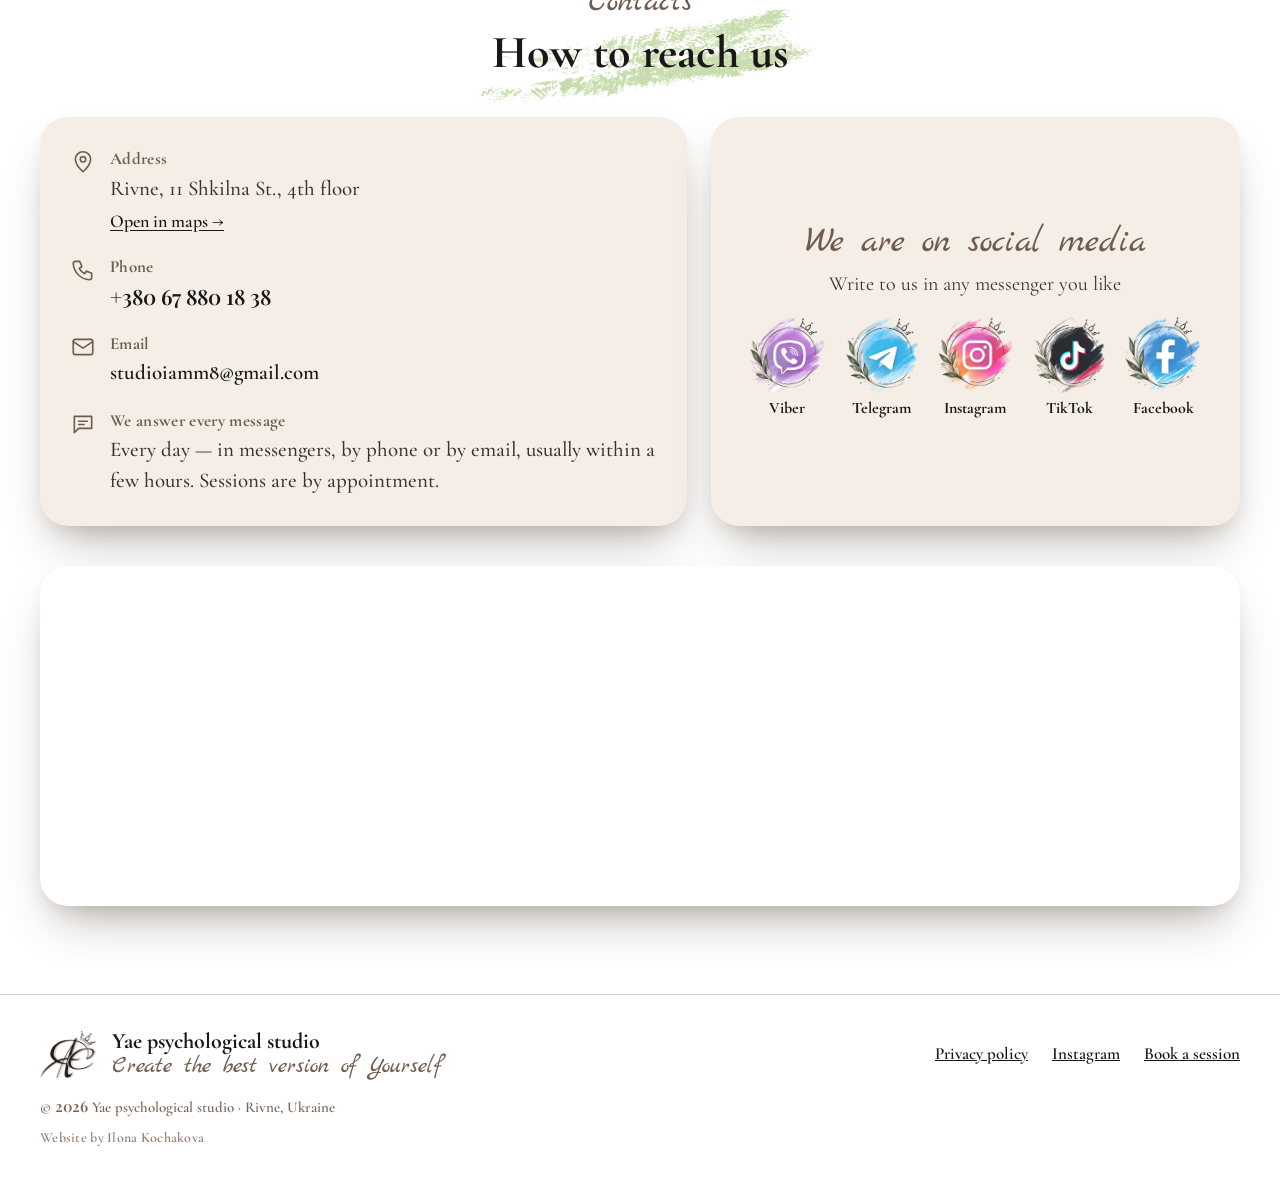
==== commit 722ed8c5: "Remove the before/after switcher Co-Authored-By: Claude Opus 5.5 <noreply@anthropic.com>" ====
--- a/index.html
+++ b/index.html
@@ -17,7 +17,7 @@
 <link rel="preconnect" href="https://fonts.googleapis.com">
 <link rel="preconnect" href="https://fonts.gstatic.com" crossorigin>
 <link href="https://fonts.googleapis.com/css2?family=Cormorant+Garamond:ital,wght@0,500;0,600;0,700;1,500;1,600&family=Playfair+Display:wght@400;600;700&family=Marck+Script&display=swap" rel="stylesheet">
-<link rel="stylesheet" href="style.css?v=202611061631">
+<link rel="stylesheet" href="style.css?v=202611061643">
 <script>
   // Motion unless the visitor asked for less; the logo intro on every load; language: saved choice, else the browser's
   (function () {
@@ -30,7 +30,6 @@
     d.lang = lang === 'en' ? 'en' : 'uk';
   })();
 </script>
-<style>.vswitch{position:fixed;left:16px;bottom:16px;z-index:90;display:flex;background:#fff;border:1.5px solid #DECCBE;border-radius:999px;padding:4px;box-shadow:0 8px 24px rgba(26,23,24,.16)}.vswitch a{border-radius:999px;padding:9px 15px;font:700 16px/1 "Cormorant Garamond",Georgia,serif;color:#6E5D4E;text-decoration:none}.vswitch a.on{background:#55693F;color:#fff}html.intro-on .vswitch{display:none}@media print{.vswitch{display:none}}</style>
 </head>
 <body>
 
@@ -675,7 +674,6 @@
   </div>
 </dialog>
 
-<script src="main.js?v=202611061631"></script>
-<nav class="vswitch" aria-label="Версія сайту"><a href="v1/index.html">До правок</a><a href="index.html" class="on" aria-current="page">З правками</a></nav>
+<script src="main.js?v=202611061643"></script>
 </body>
 </html>
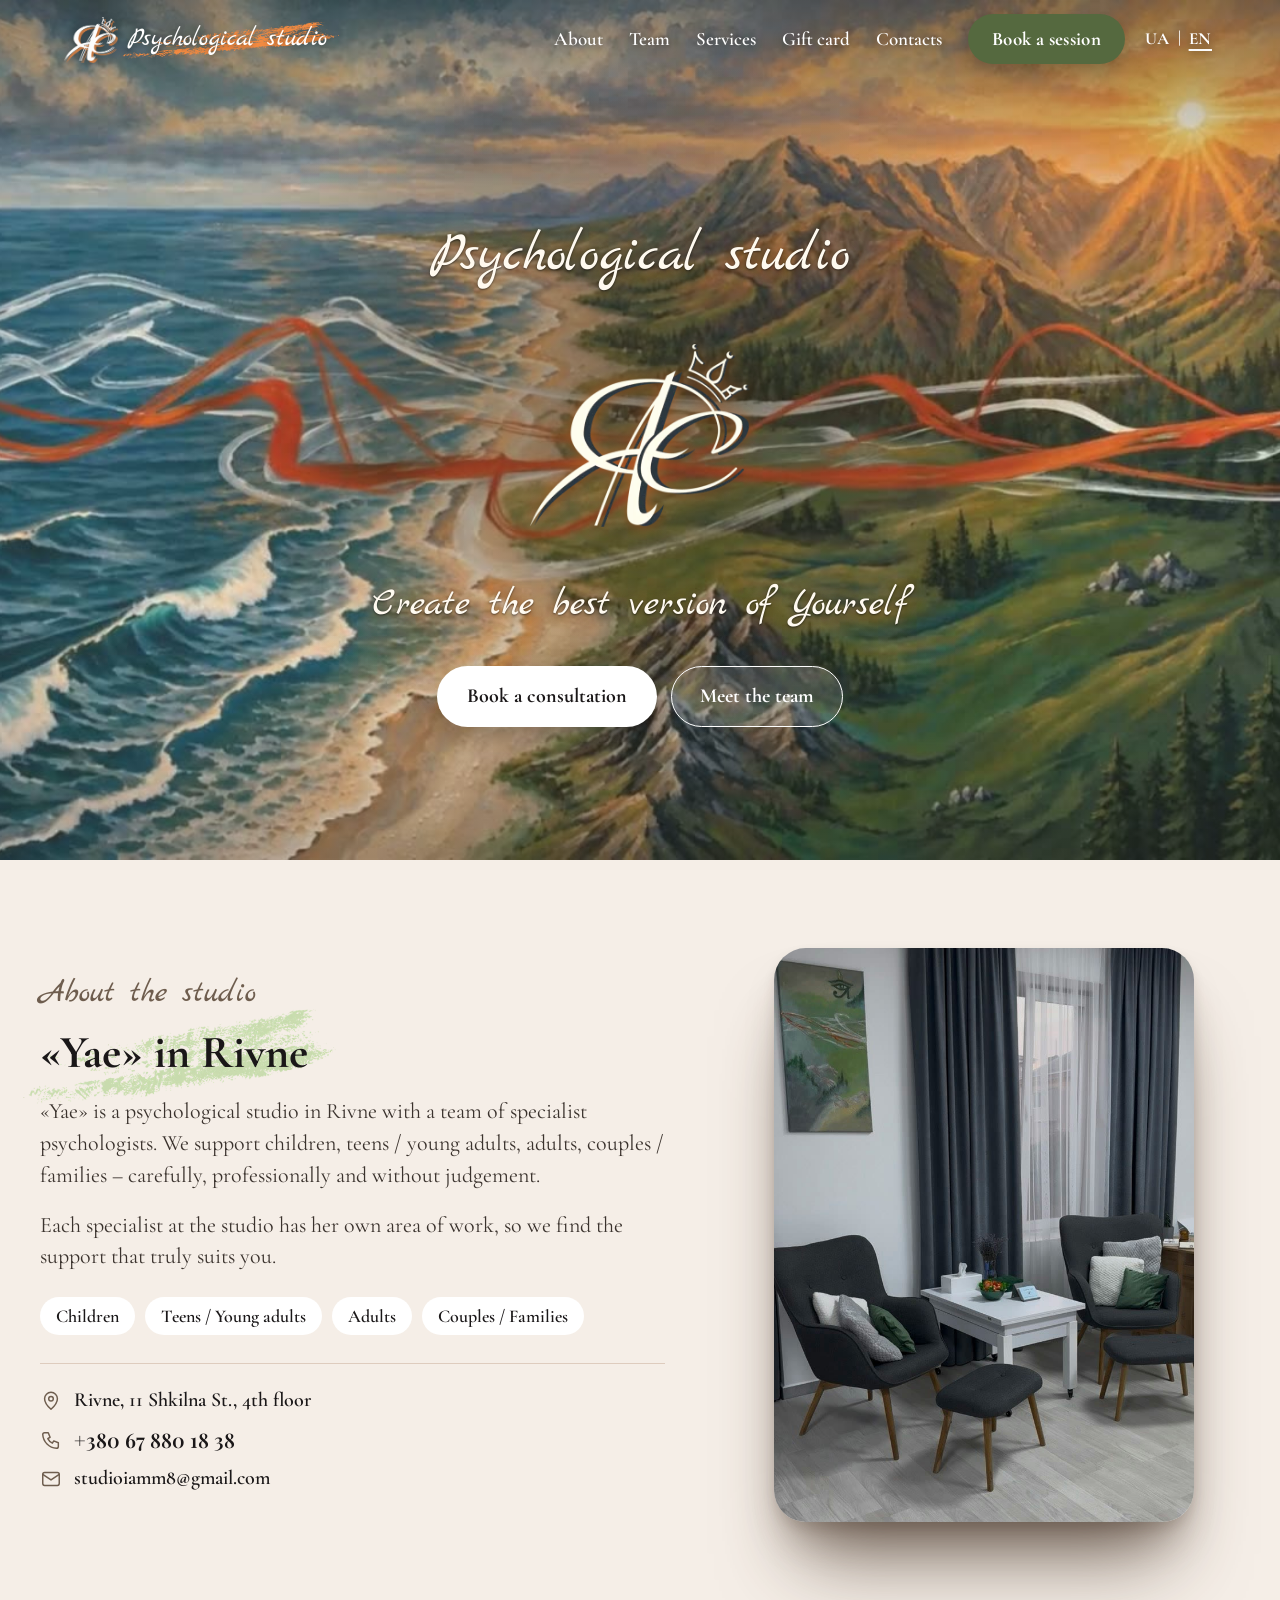
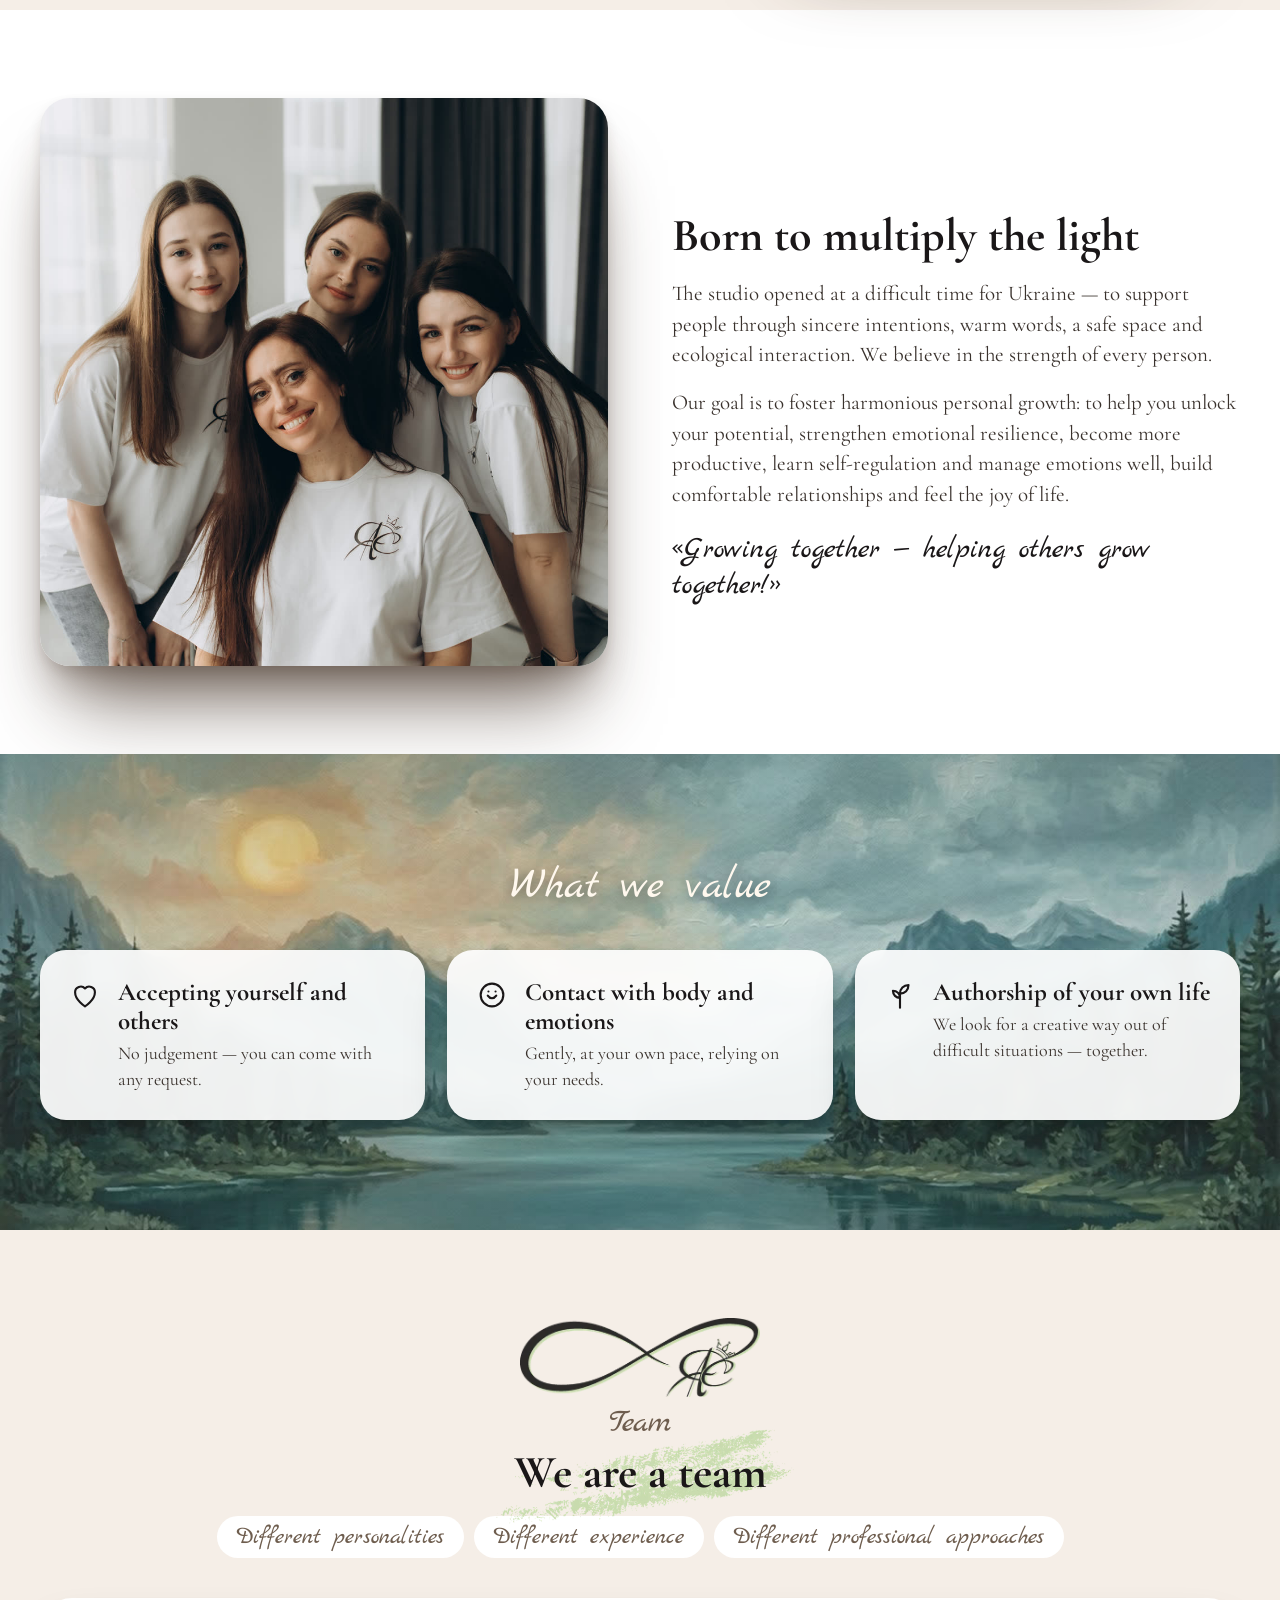
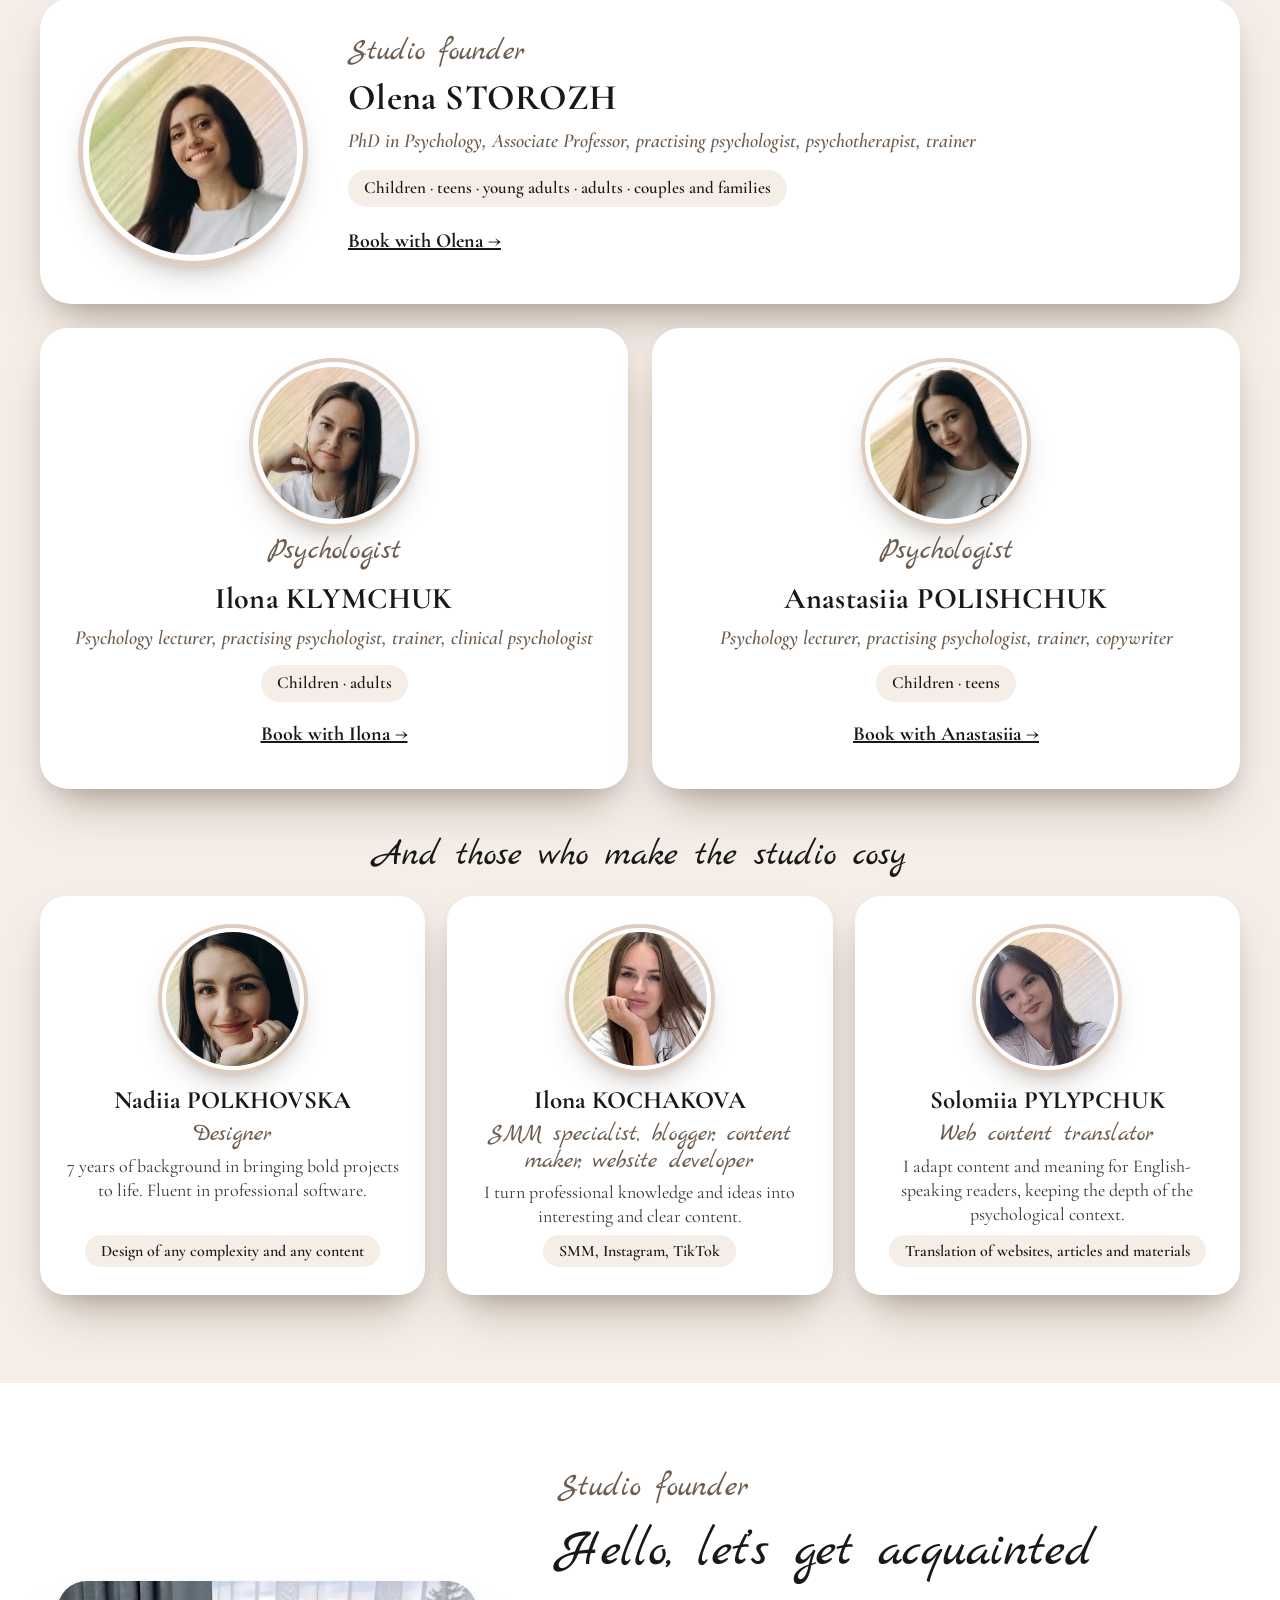
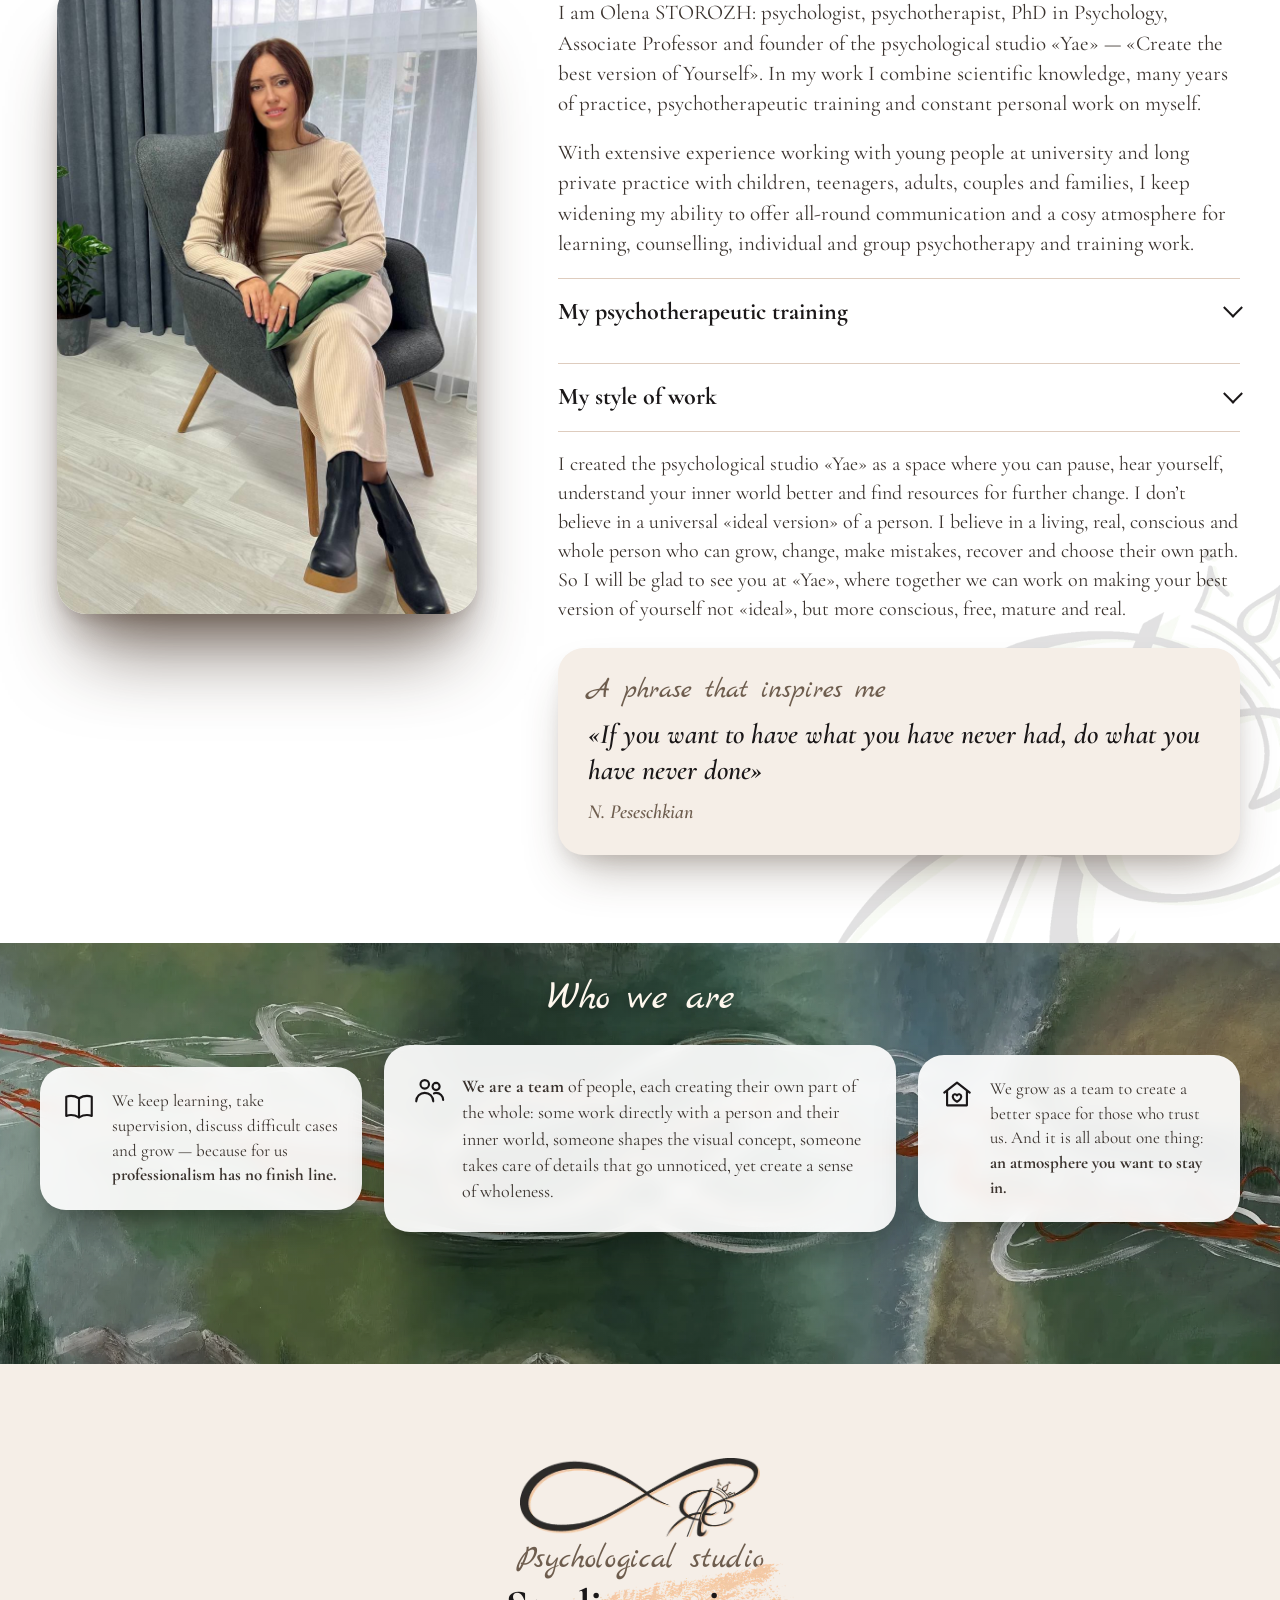
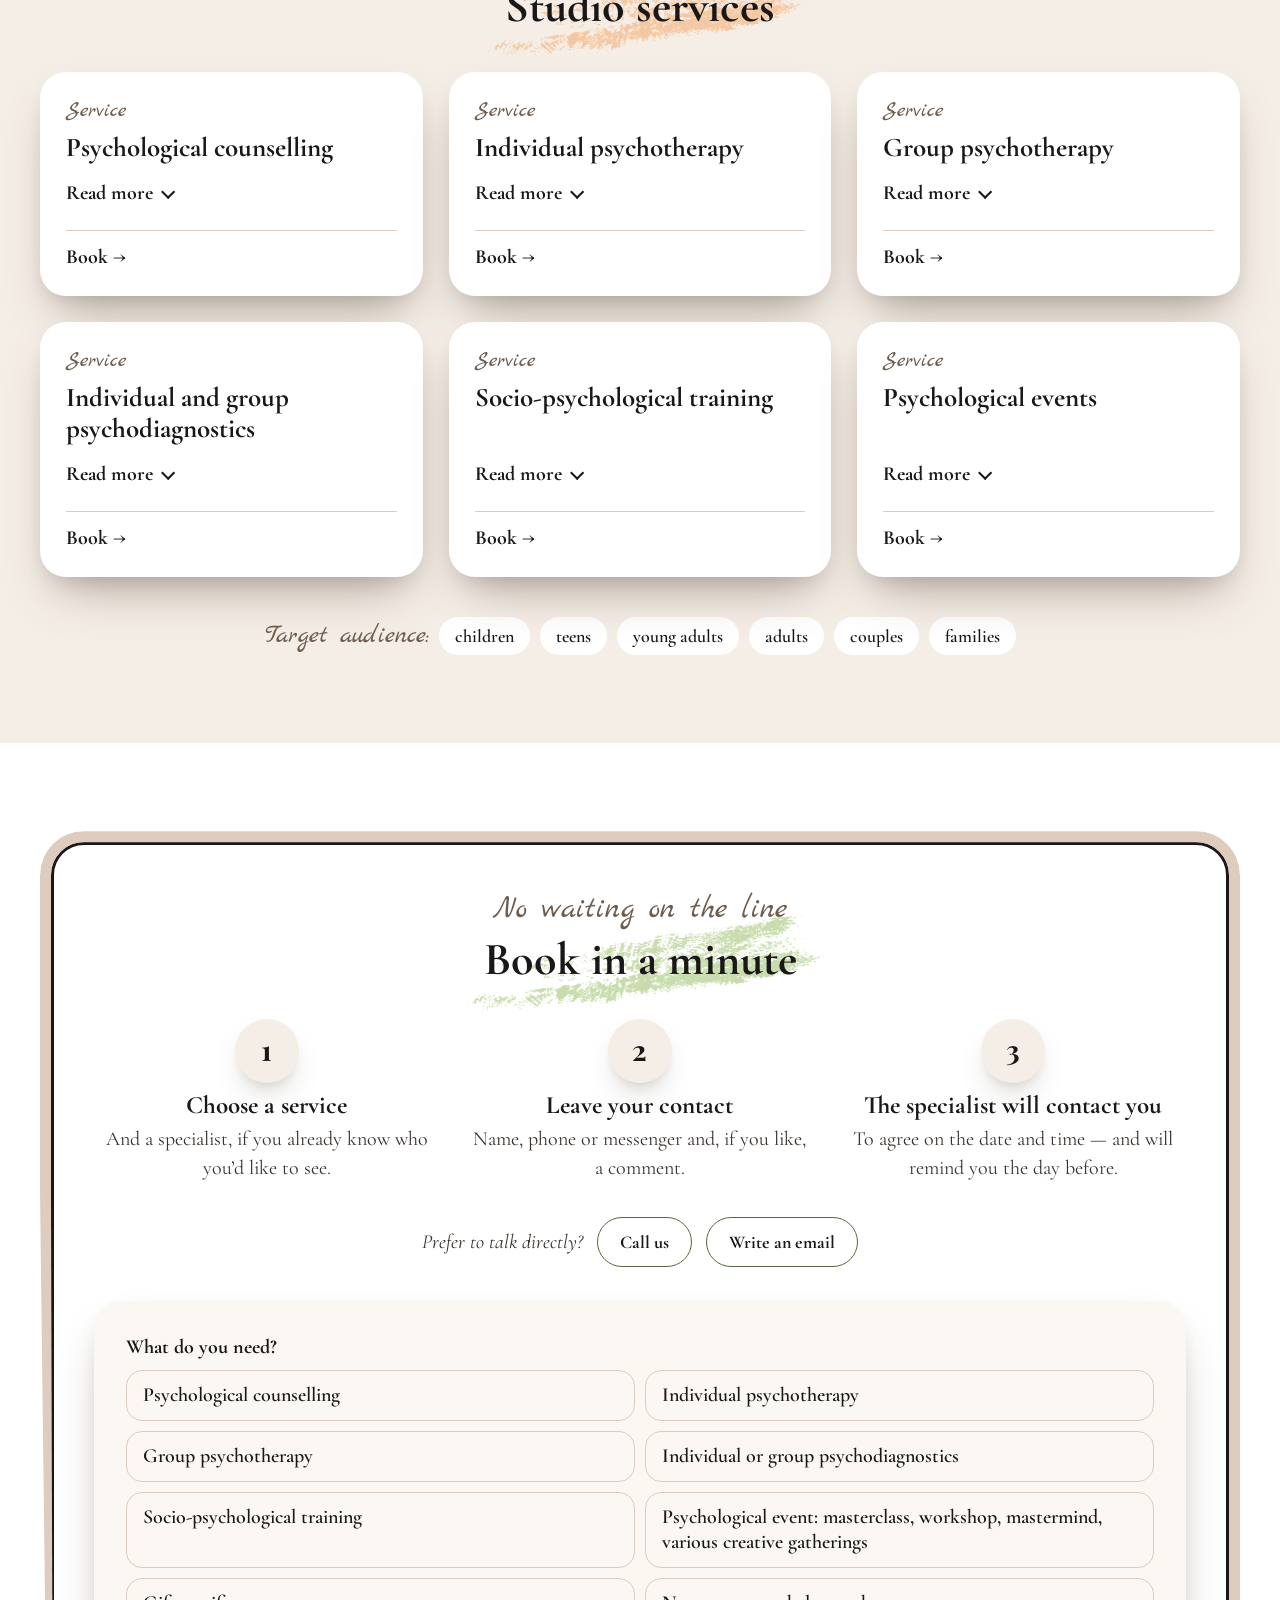
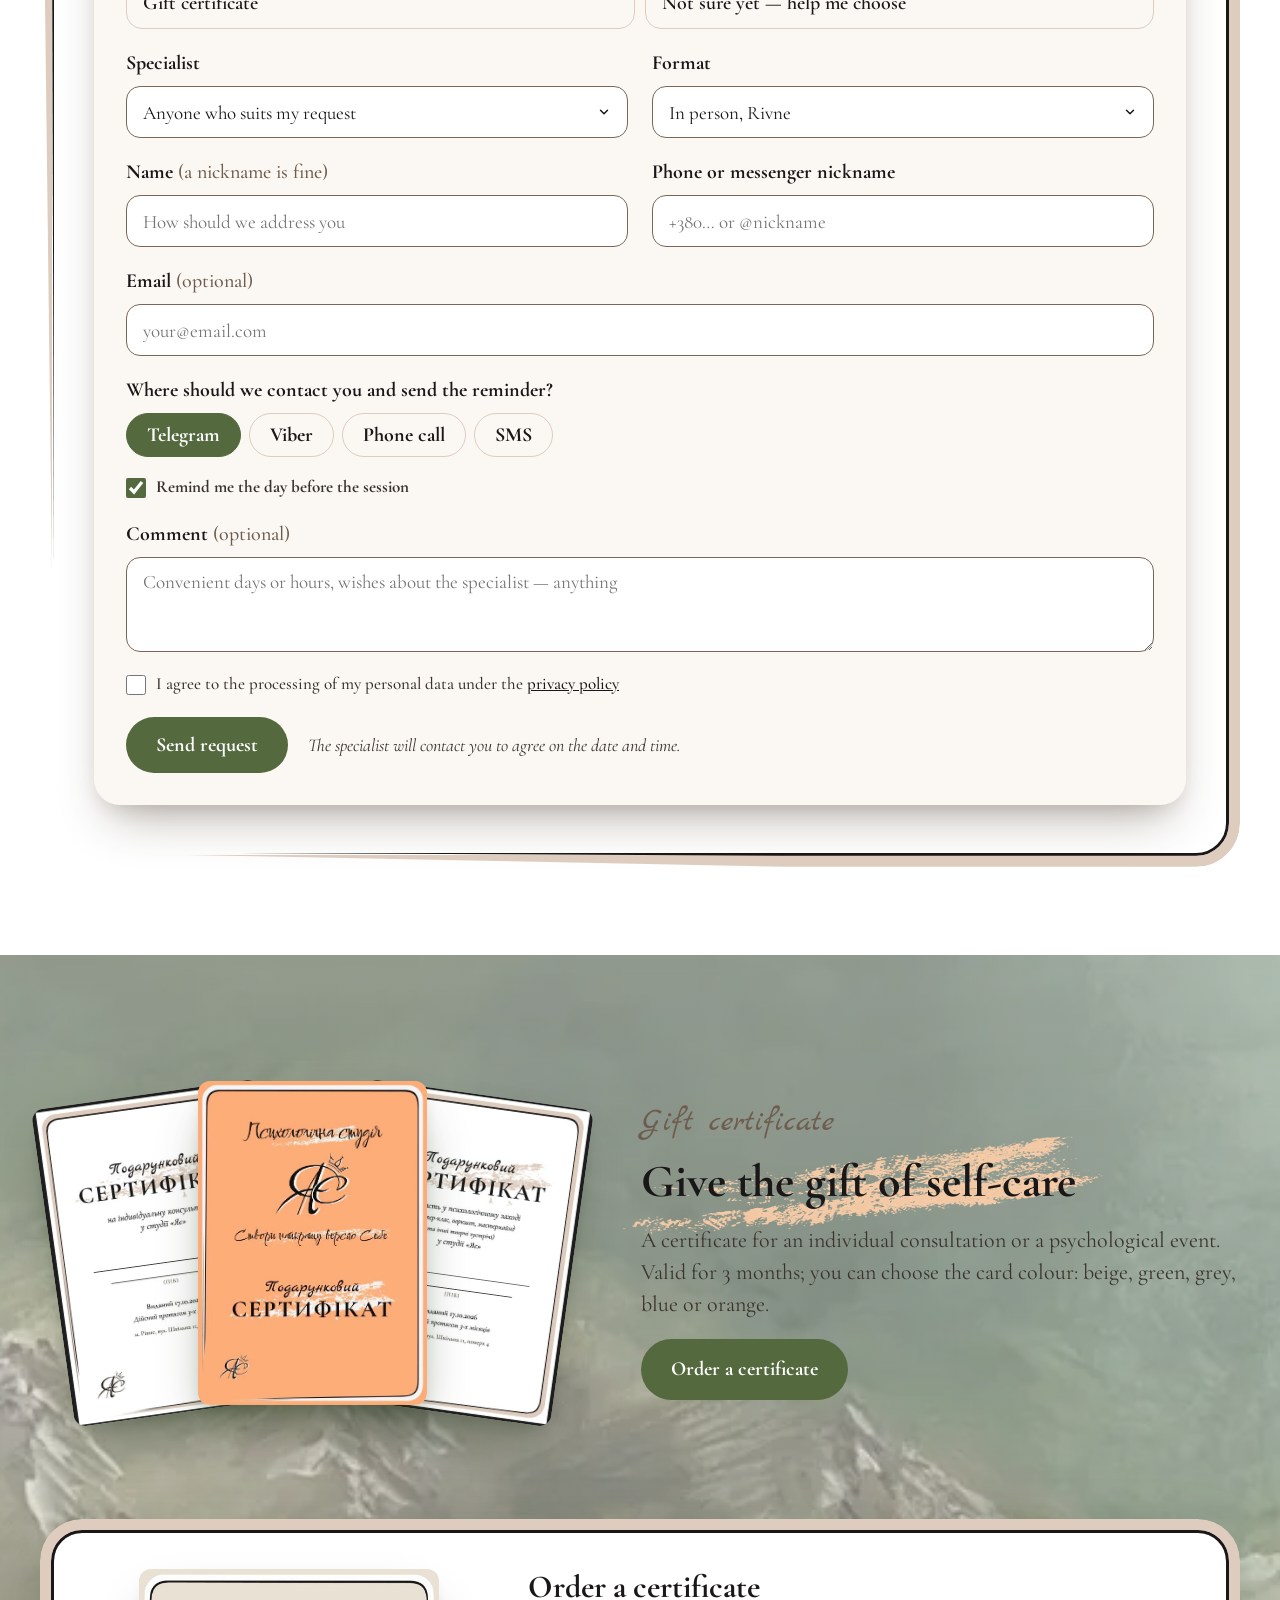
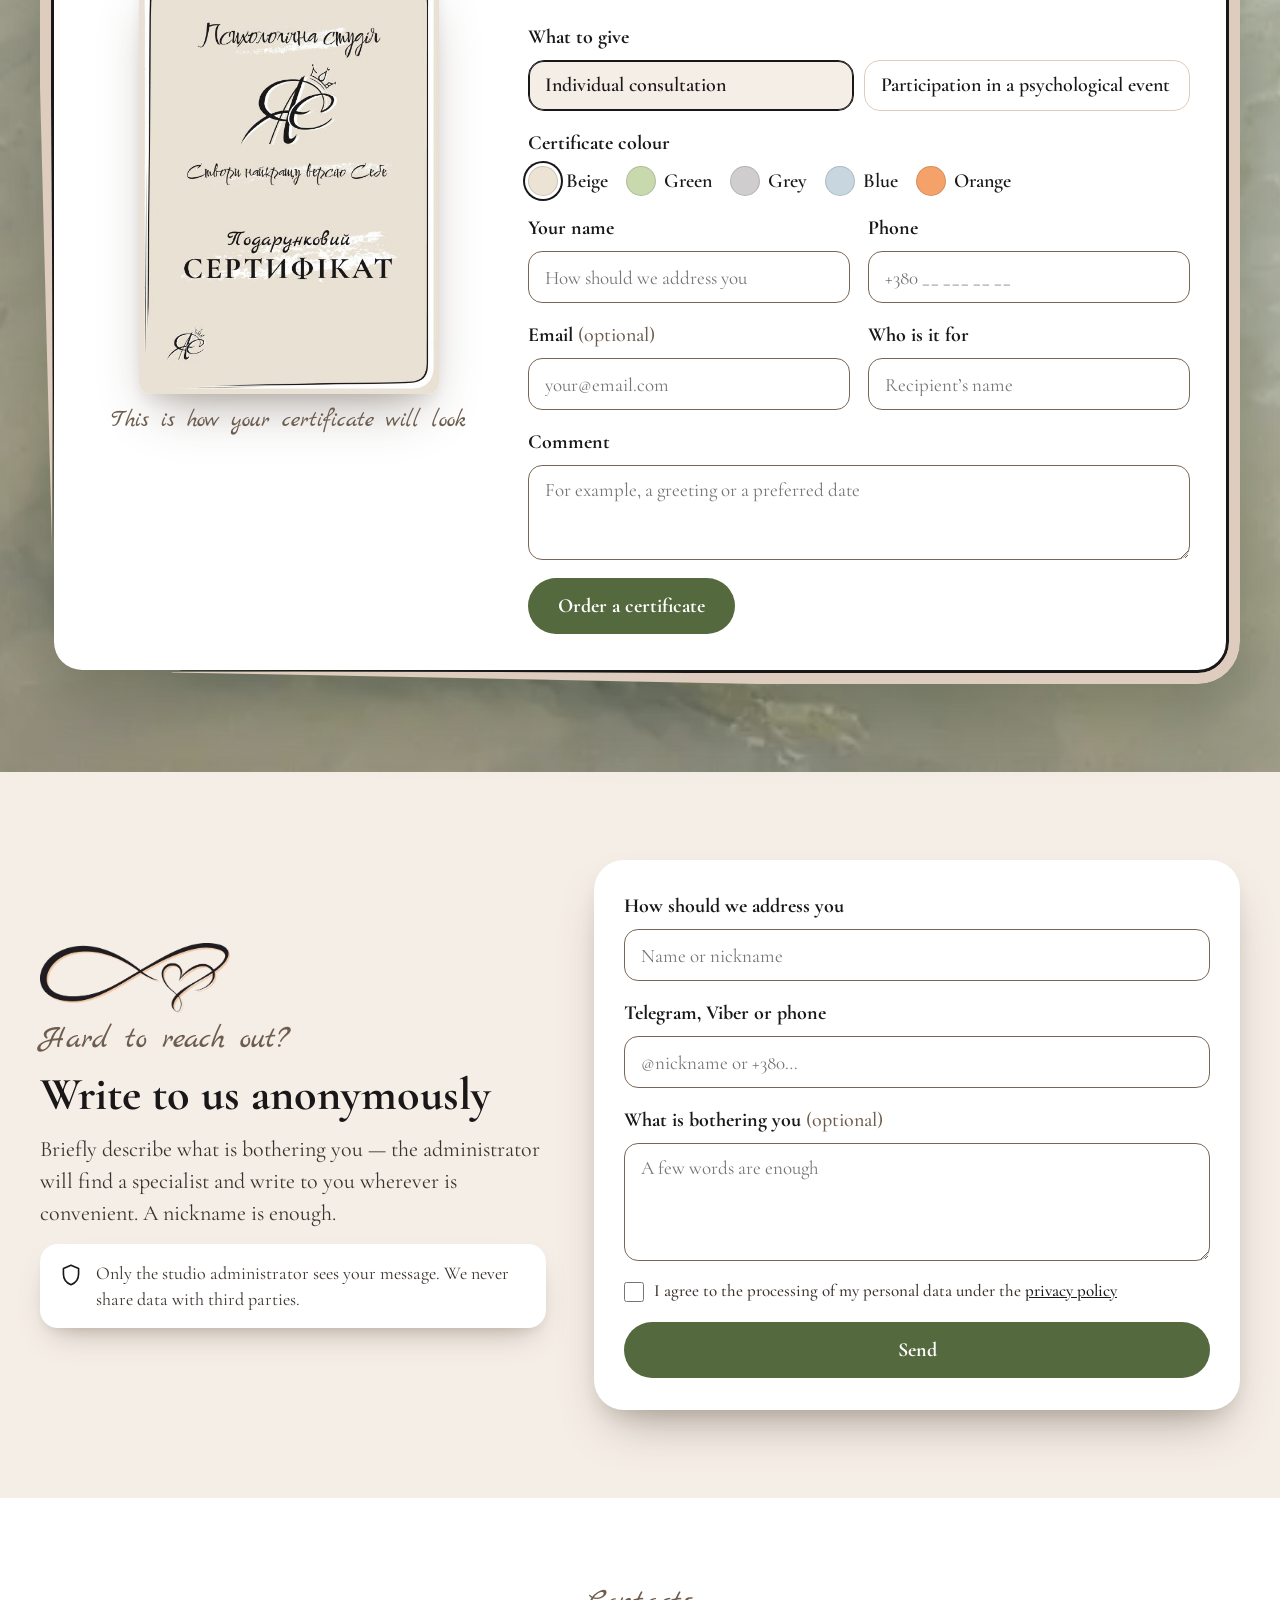
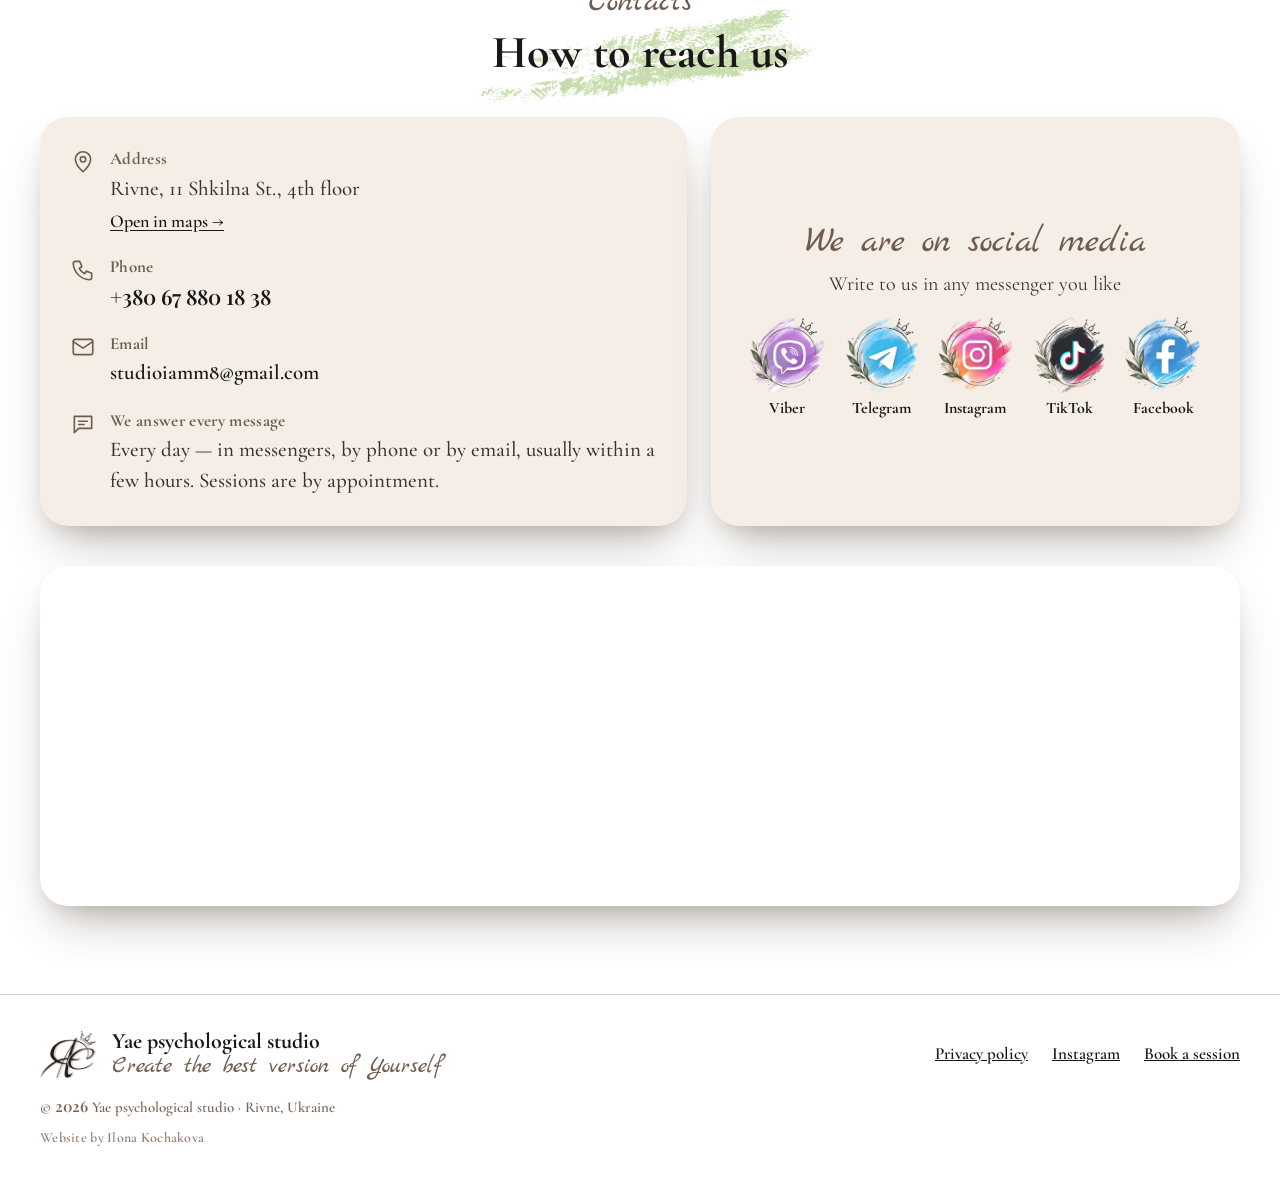
==== commit 3777789a: "robots.txt, sitemap.xml and LocalBusiness structured data Co-Authored-By: Claude Opus 5.5 <noreply@a" ====
--- a/index.html
+++ b/index.html
@@ -17,7 +17,7 @@
 <link rel="preconnect" href="https://fonts.googleapis.com">
 <link rel="preconnect" href="https://fonts.gstatic.com" crossorigin>
 <link href="https://fonts.googleapis.com/css2?family=Cormorant+Garamond:ital,wght@0,500;0,600;0,700;1,500;1,600&family=Playfair+Display:wght@400;600;700&family=Marck+Script&display=swap" rel="stylesheet">
-<link rel="stylesheet" href="style.css?v=202611061643">
+<link rel="stylesheet" href="style.css?v=202611061653">
 <script>
   // Motion unless the visitor asked for less; the logo intro on every load; language: saved choice, else the browser's
   (function () {
@@ -29,6 +29,106 @@
     if (!lang) lang = /^(uk|ru|be)\b/i.test(navigator.language || 'uk') ? 'uk' : 'en';
     d.lang = lang === 'en' ? 'en' : 'uk';
   })();
+</script>
+<script type="application/ld+json">
+{
+ "@context": "https://schema.org",
+ "@type": "MedicalBusiness",
+ "@id": "https://studioiam.com.ua/#studio",
+ "name": "Психологічна студія «Яє»",
+ "alternateName": [
+  "Studio Yae",
+  "Яє"
+ ],
+ "description": "Психологічна студія у Рівному: психологічне консультування, індивідуальна та групова психотерапія, психодіагностика, соціально-психологічний тренінг і психологічні заходи для дітей, підлітків, дорослих, пар і сімей. Офлайн і онлайн.",
+ "url": "https://studioiam.com.ua/",
+ "logo": "https://studioiam.com.ua/assets/logo-sm.webp",
+ "image": "https://studioiam.com.ua/assets/team-full.jpg",
+ "telephone": "+380678801838",
+ "email": "studioiamm8@gmail.com",
+ "address": {
+  "@type": "PostalAddress",
+  "streetAddress": "вул. Шкільна, 11, поверх 4",
+  "addressLocality": "Рівне",
+  "addressRegion": "Рівненська область",
+  "addressCountry": "UA"
+ },
+ "geo": {
+  "@type": "GeoCoordinates",
+  "latitude": 50.532401,
+  "longitude": 26.3656308
+ },
+ "hasMap": "https://maps.app.goo.gl/kxekSsByFt43Rvud6",
+ "areaServed": {
+  "@type": "City",
+  "name": "Рівне"
+ },
+ "availableLanguage": [
+  "uk",
+  "en"
+ ],
+ "founder": {
+  "@type": "Person",
+  "name": "Олена Сторож",
+  "jobTitle": "Психологиня, психотерапевтка, кандидатка психологічних наук"
+ },
+ "sameAs": [
+  "https://www.instagram.com/studio.iam.sov/",
+  "https://www.tiktok.com/@studio.iam.sov",
+  "https://www.facebook.com/share/1CG8r5CAtv/"
+ ],
+ "makesOffer": [
+  {
+   "@type": "Offer",
+   "itemOffered": {
+    "@type": "Service",
+    "name": "Психологічне консультування"
+   }
+  },
+  {
+   "@type": "Offer",
+   "itemOffered": {
+    "@type": "Service",
+    "name": "Індивідуальна психотерапія"
+   }
+  },
+  {
+   "@type": "Offer",
+   "itemOffered": {
+    "@type": "Service",
+    "name": "Групова психотерапія"
+   }
+  },
+  {
+   "@type": "Offer",
+   "itemOffered": {
+    "@type": "Service",
+    "name": "Індивідуальна та групова психодіагностика"
+   }
+  },
+  {
+   "@type": "Offer",
+   "itemOffered": {
+    "@type": "Service",
+    "name": "Соціально-психологічний тренінг"
+   }
+  },
+  {
+   "@type": "Offer",
+   "itemOffered": {
+    "@type": "Service",
+    "name": "Психологічні заходи"
+   }
+  },
+  {
+   "@type": "Offer",
+   "itemOffered": {
+    "@type": "Service",
+    "name": "Подарунковий сертифікат"
+   }
+  }
+ ]
+}
 </script>
 </head>
 <body>
@@ -674,6 +774,6 @@
   </div>
 </dialog>
 
-<script src="main.js?v=202611061643"></script>
+<script src="main.js?v=202611061653"></script>
 </body>
 </html>
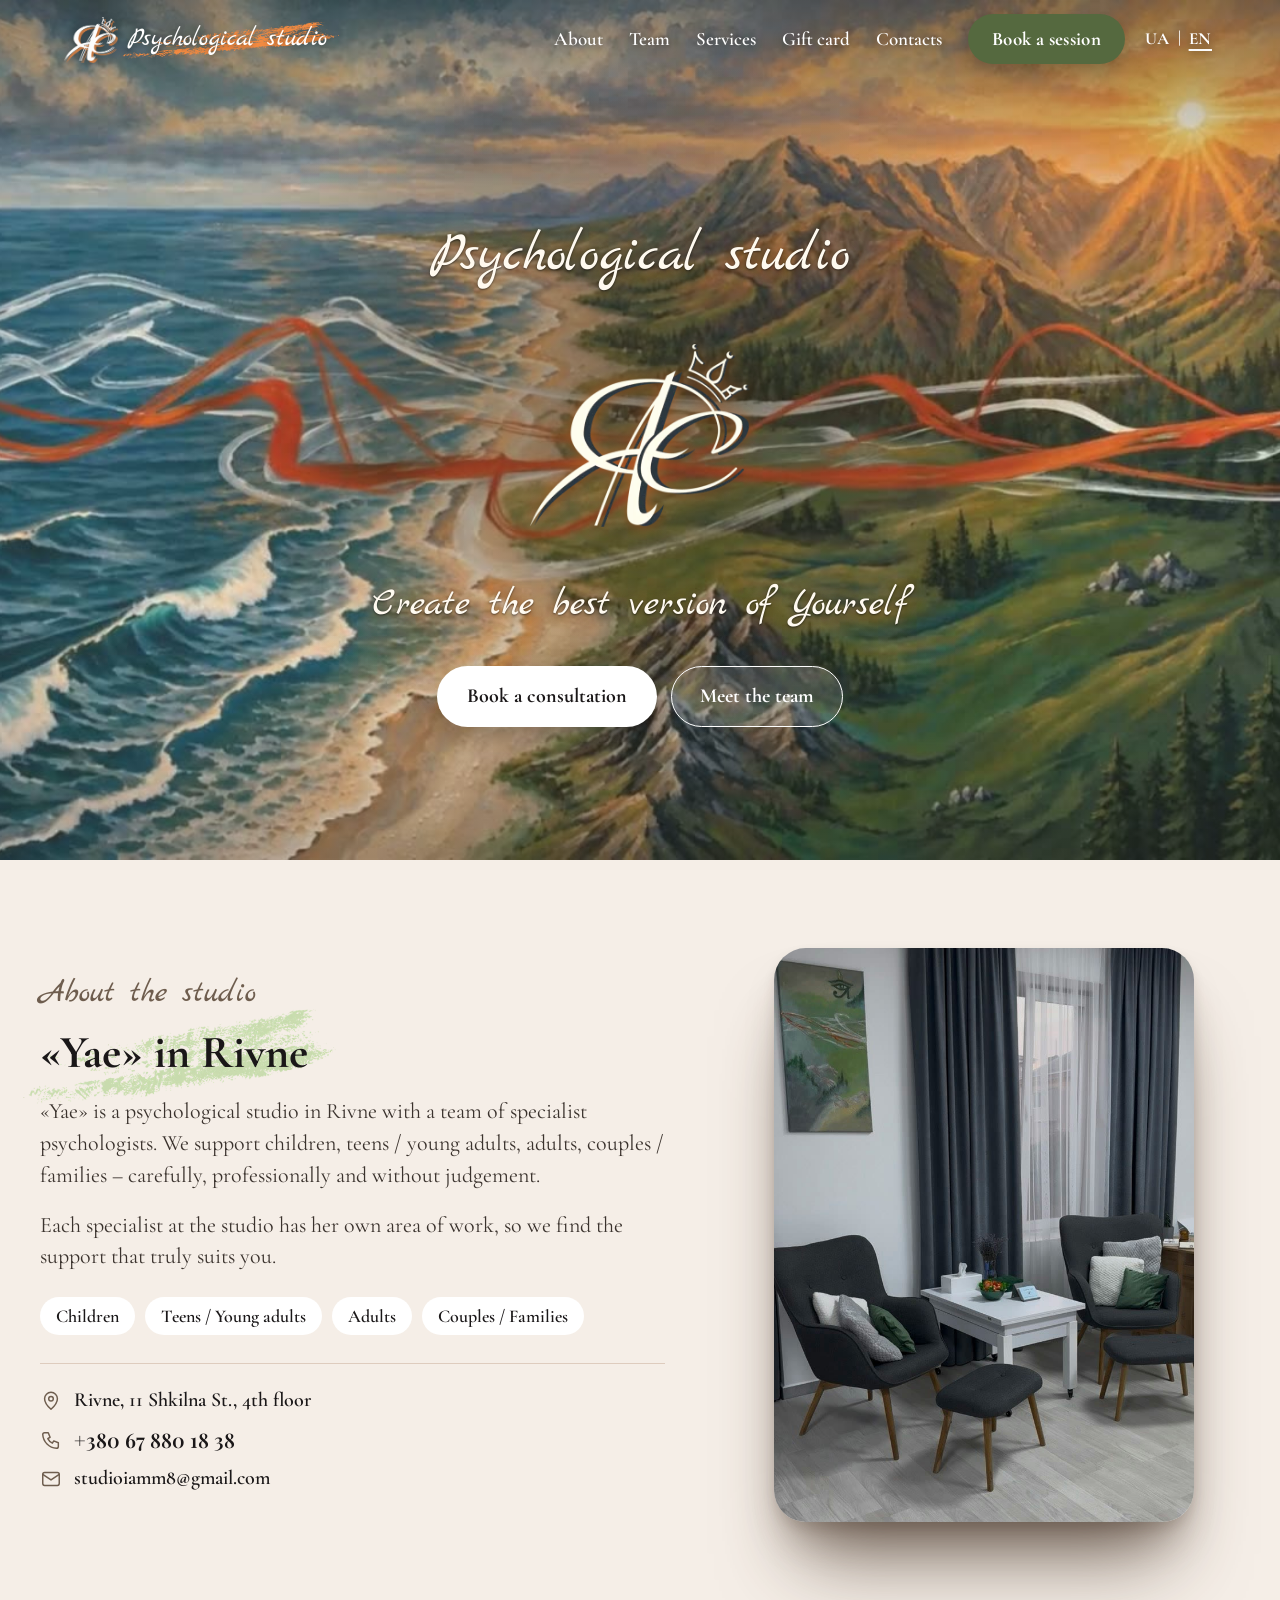
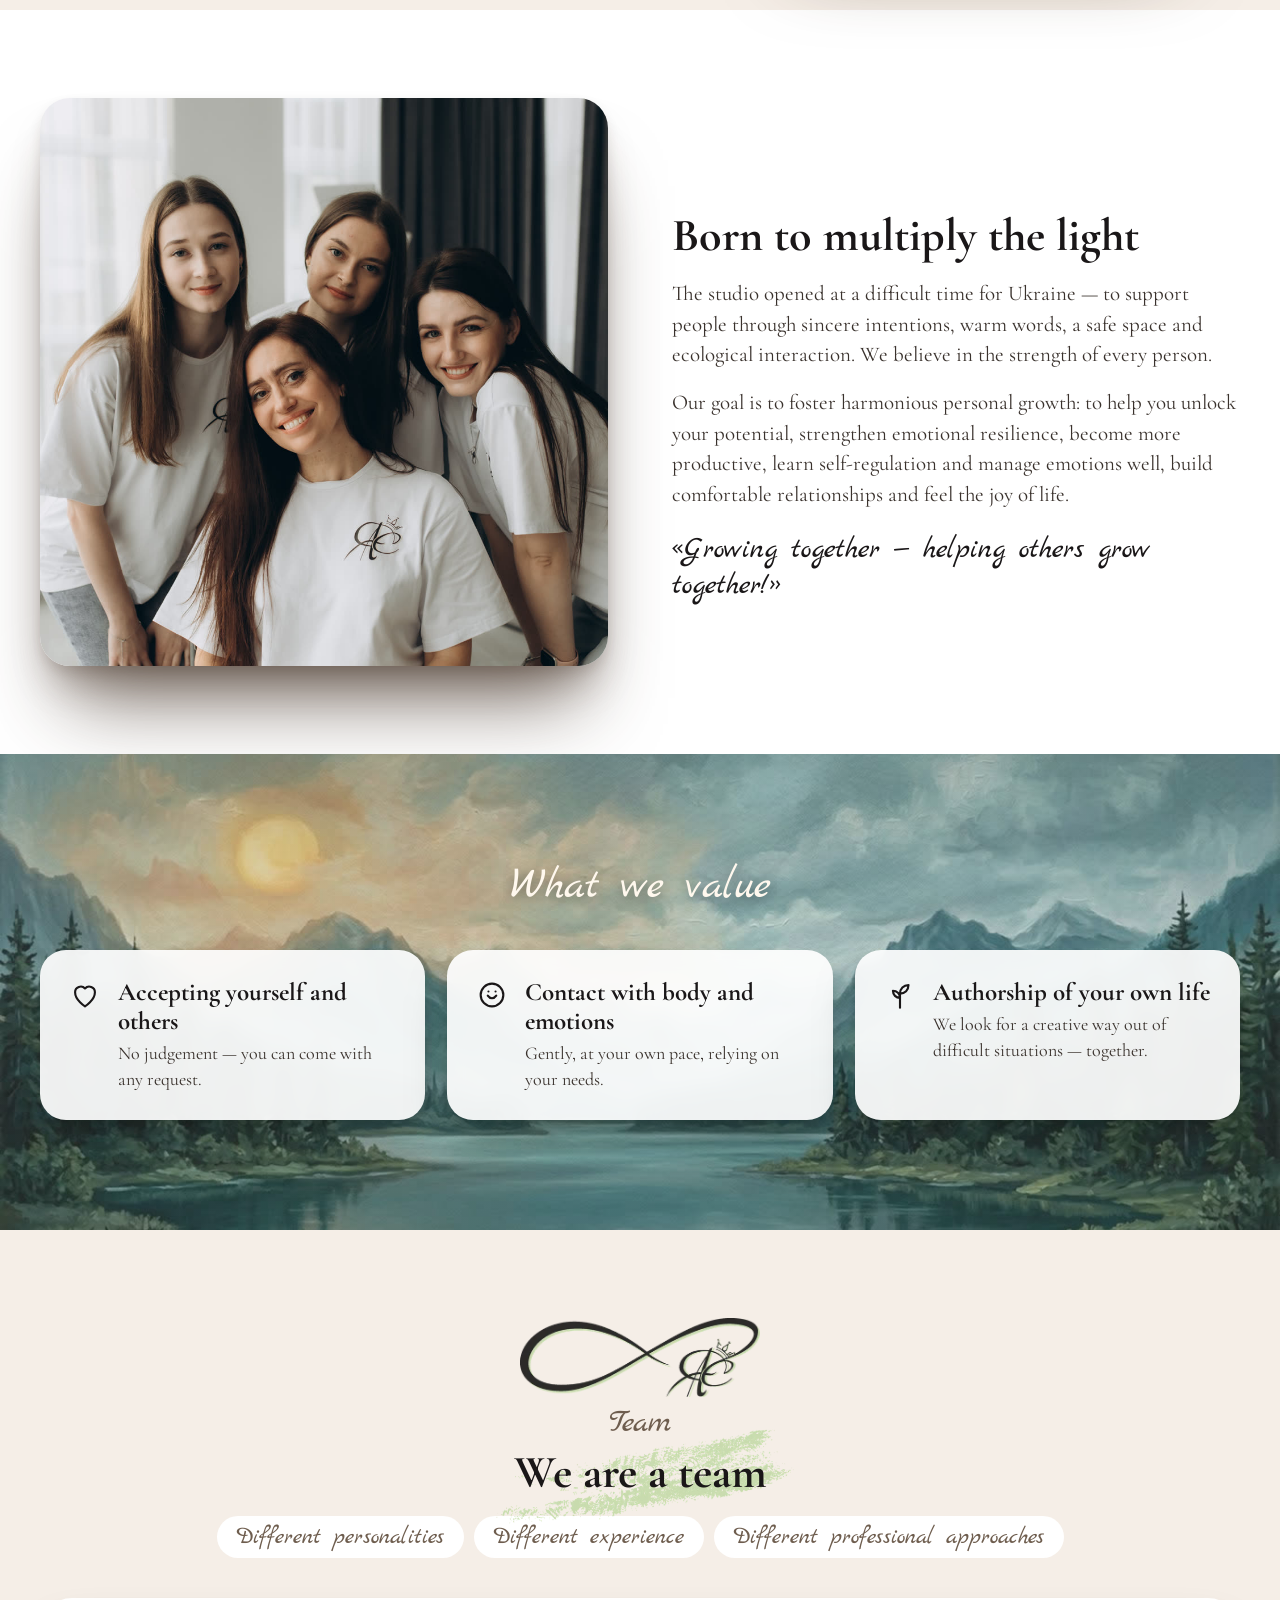
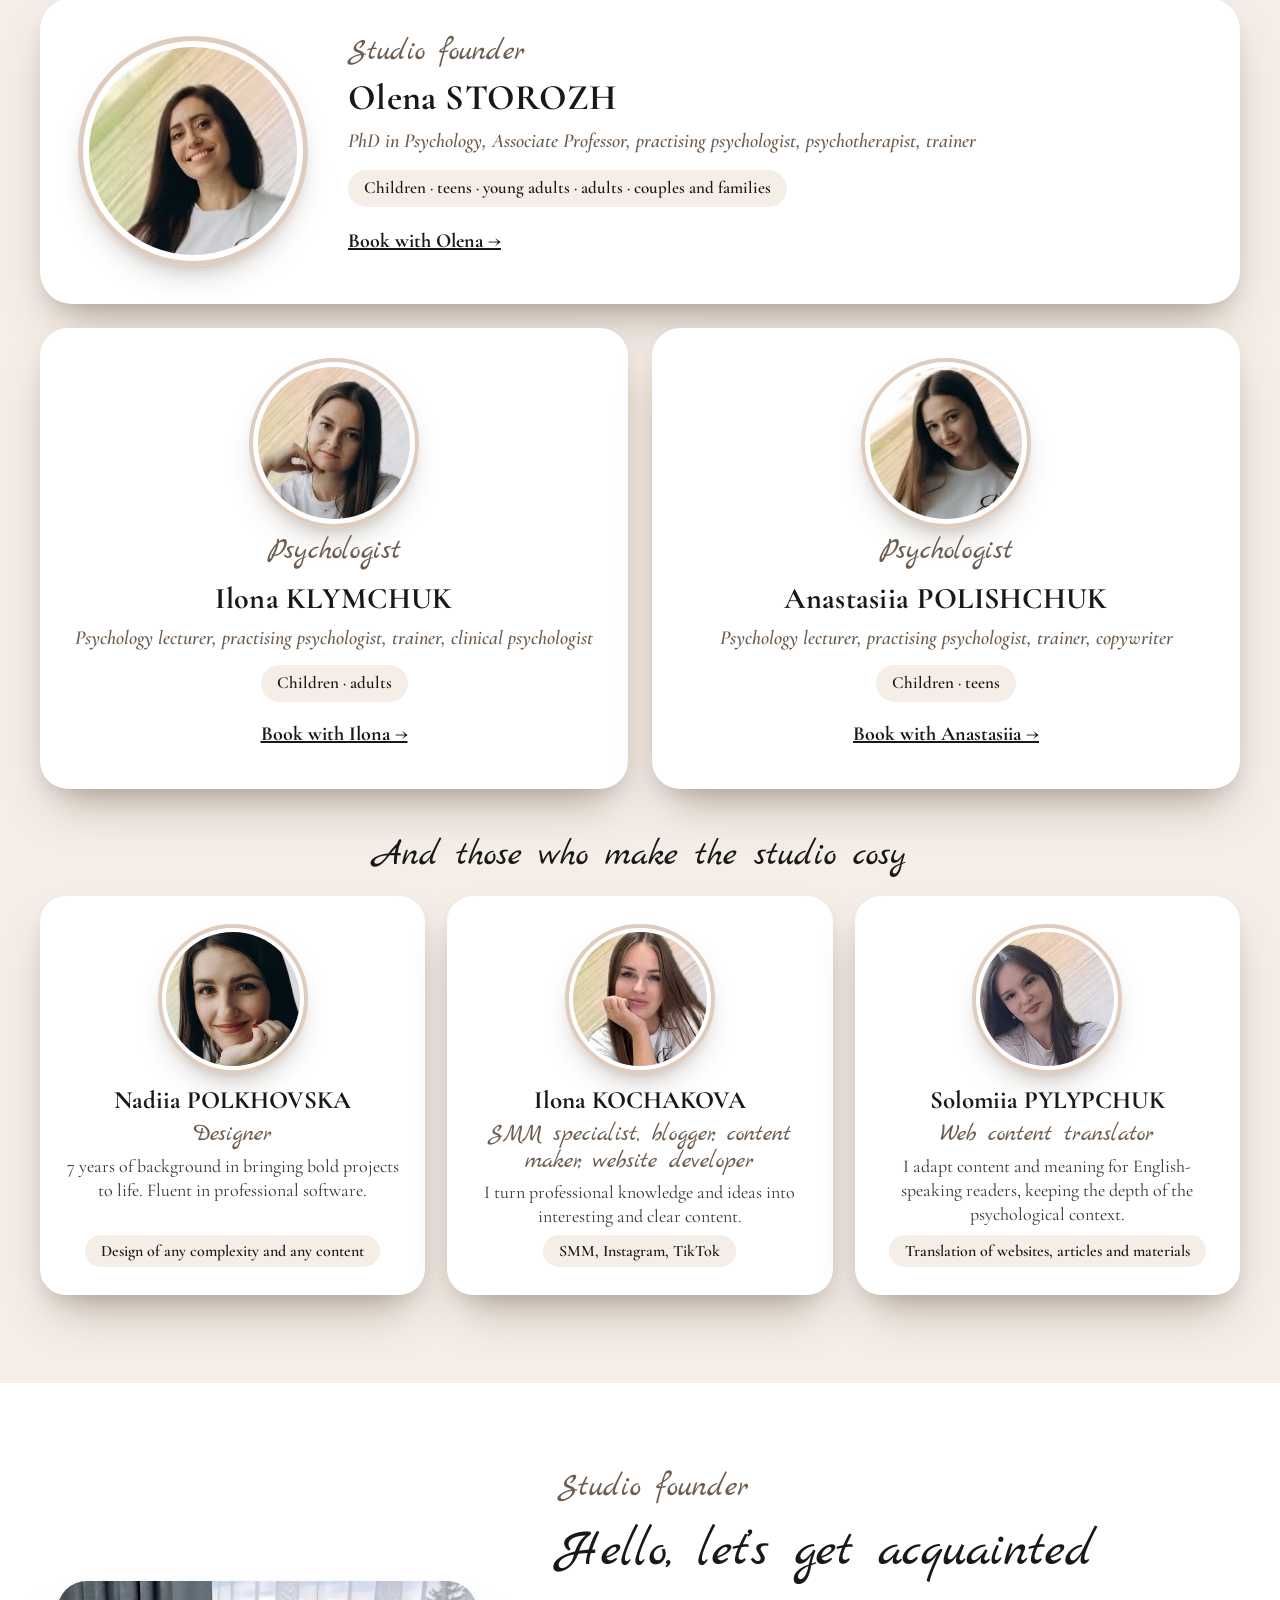
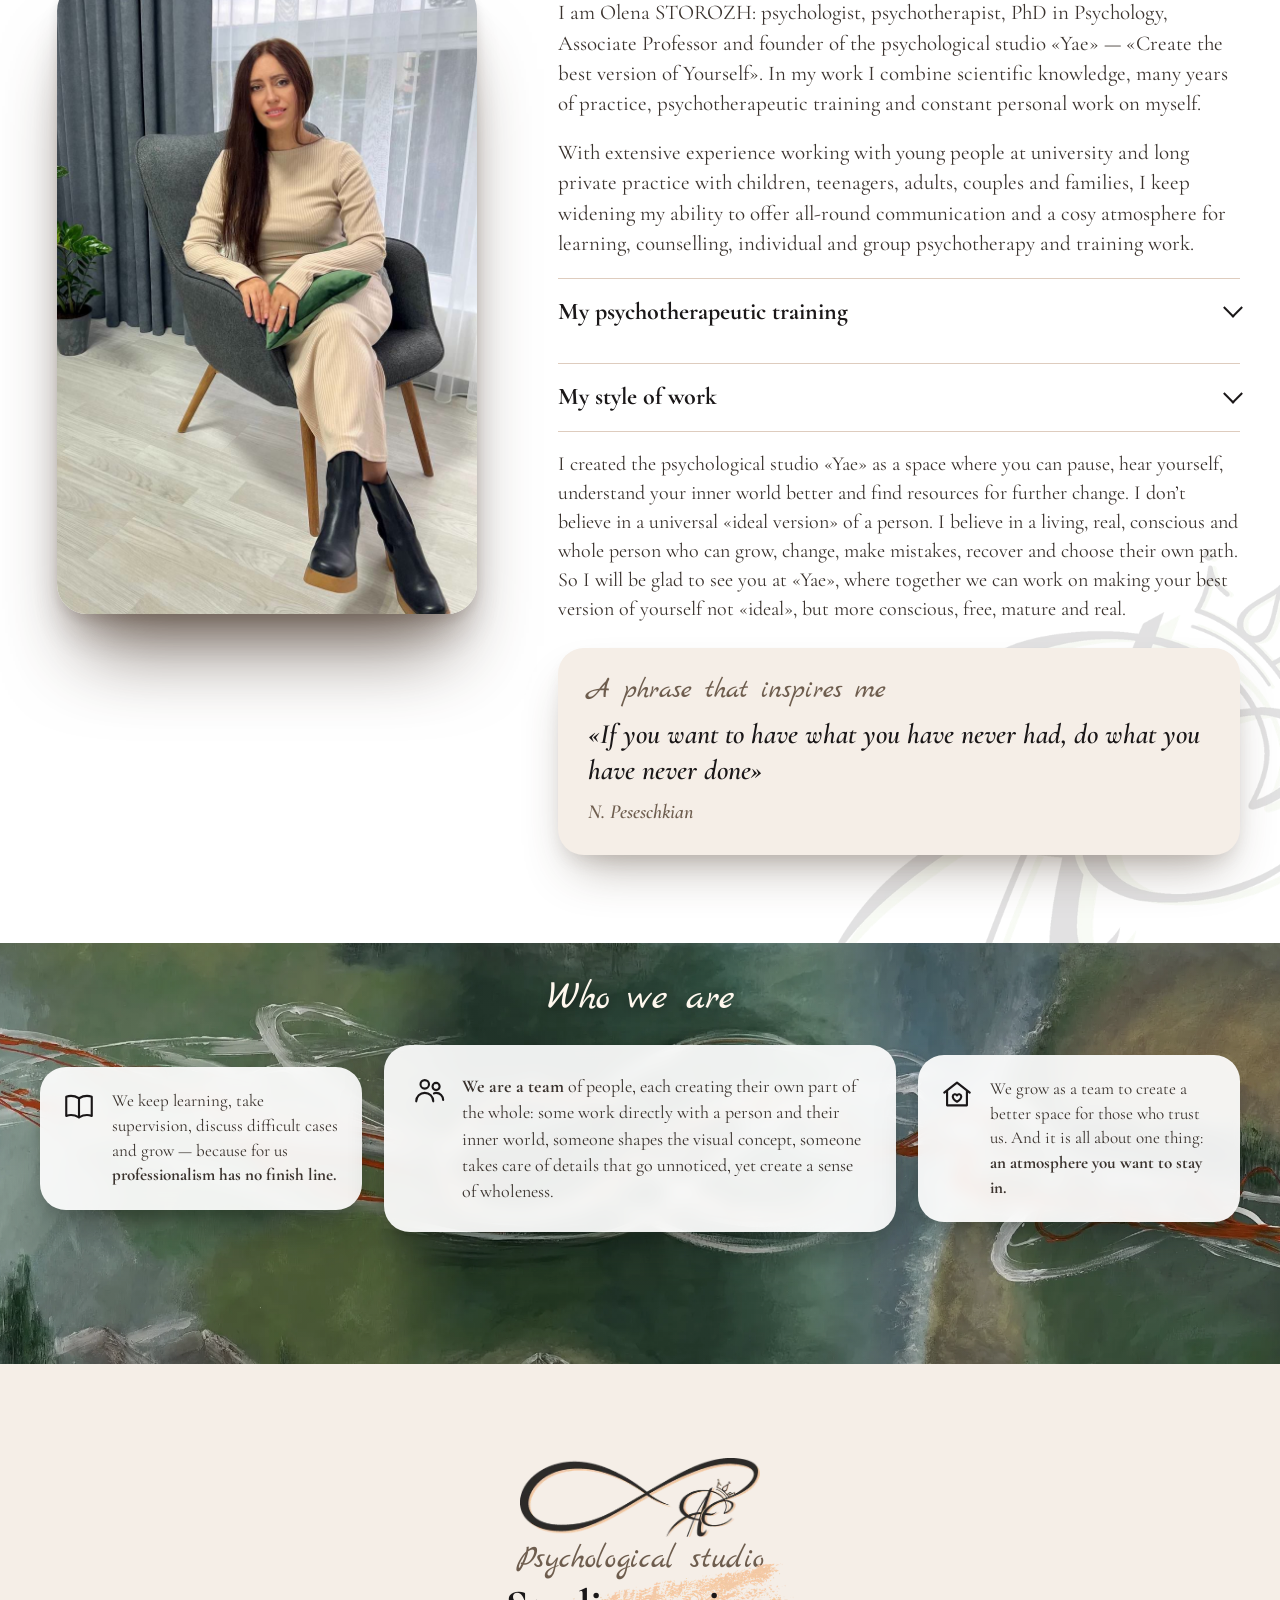
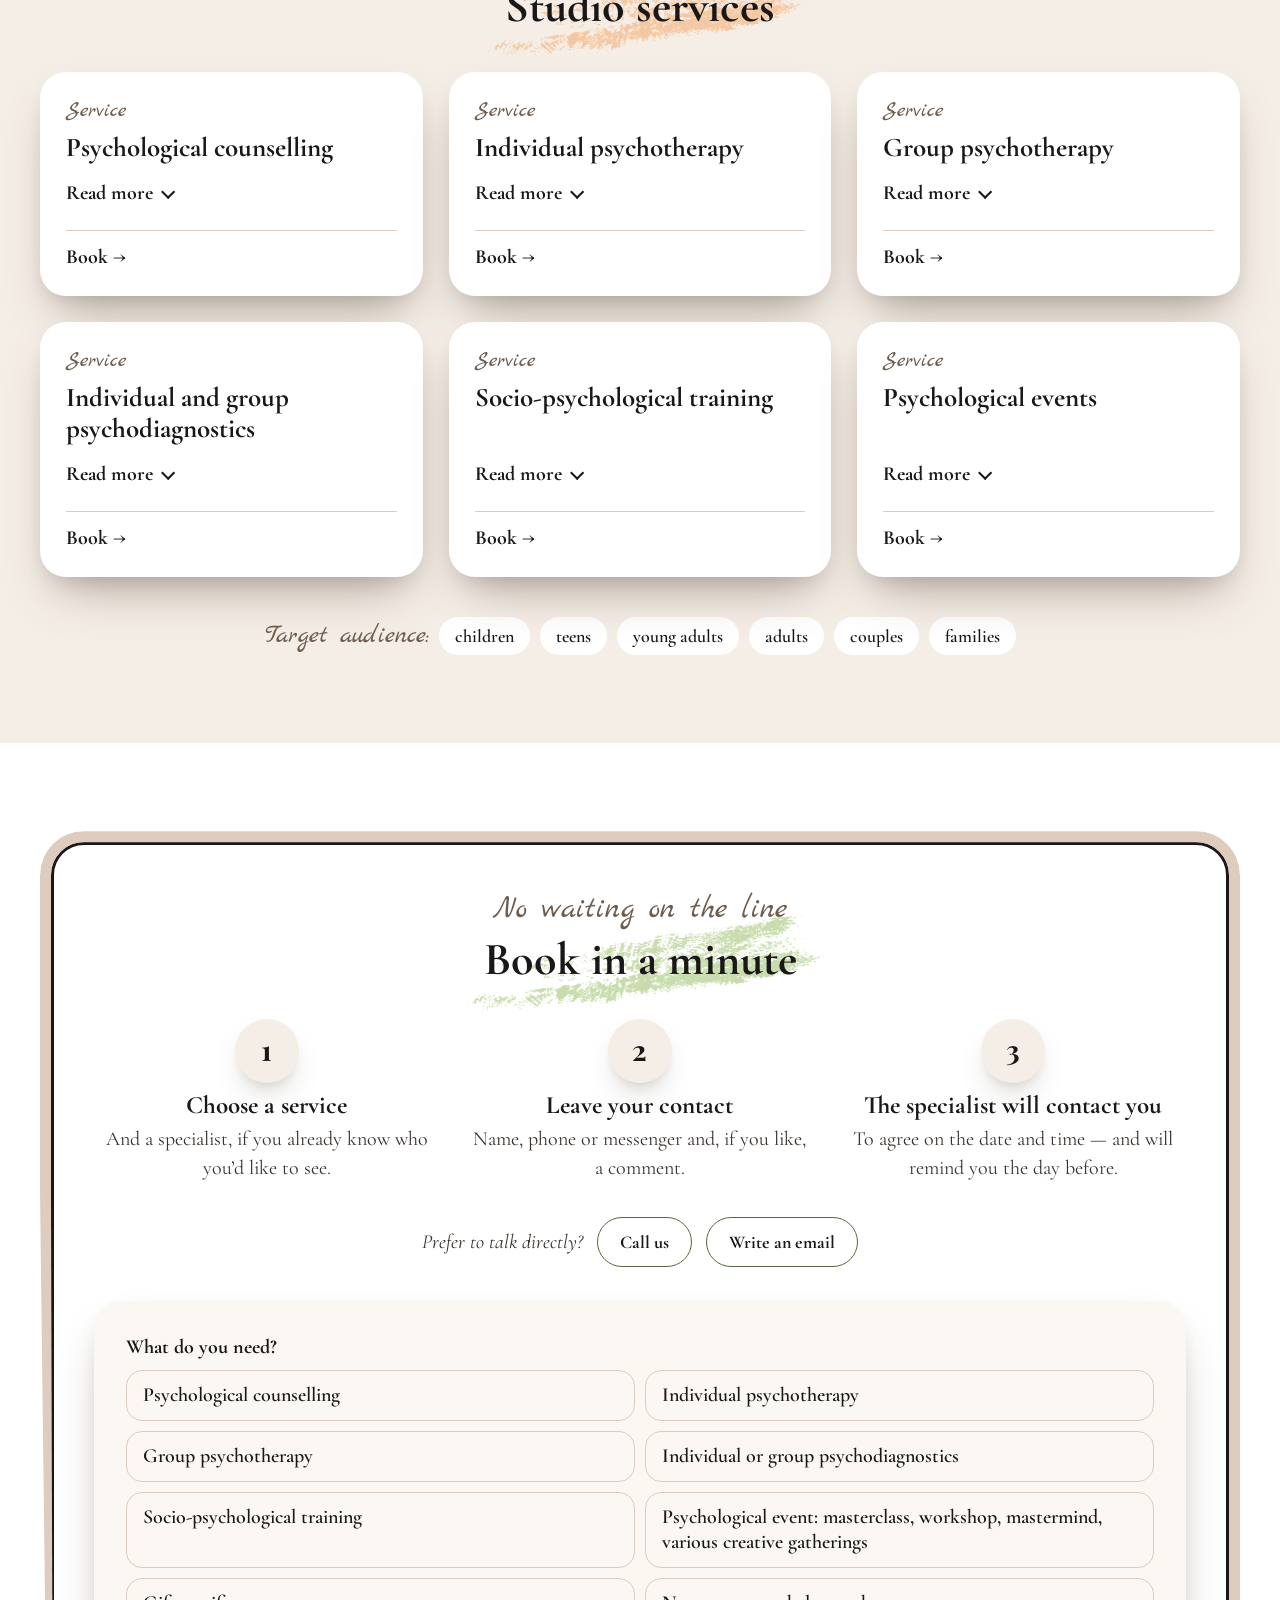
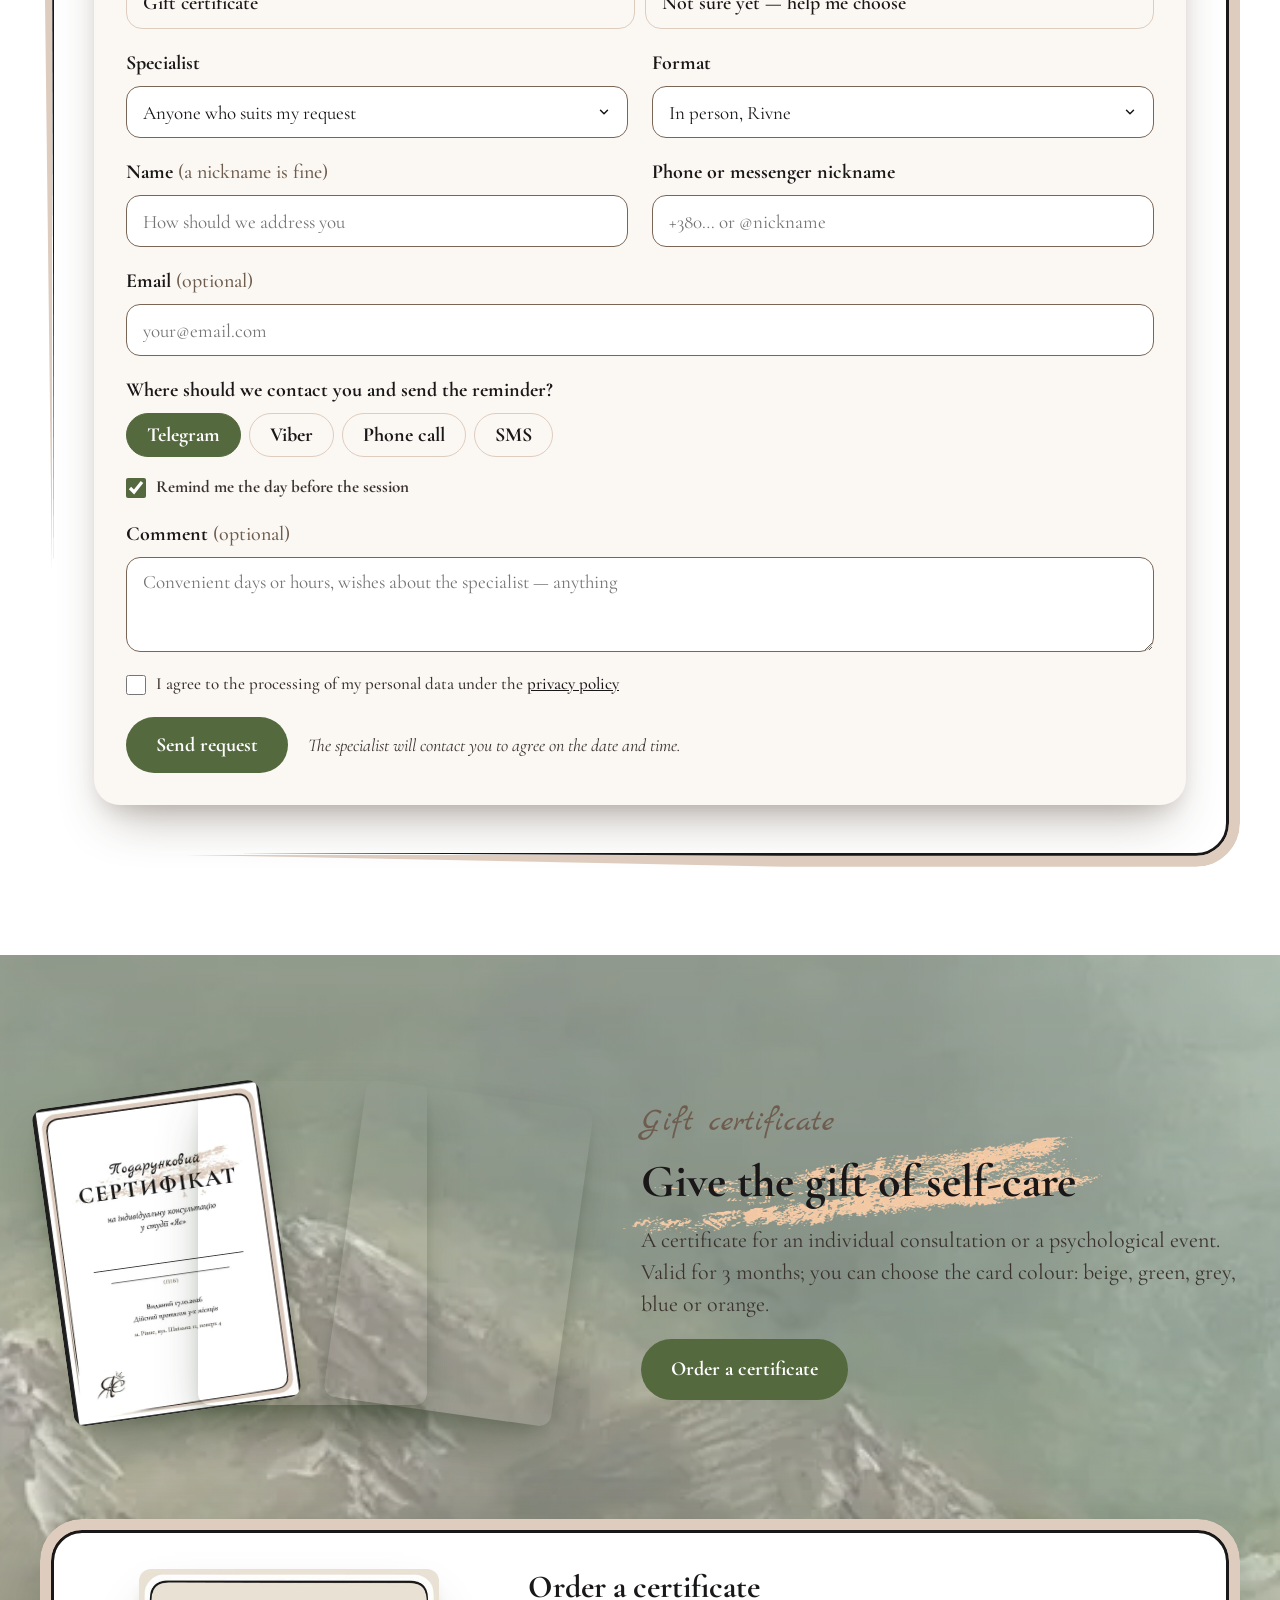
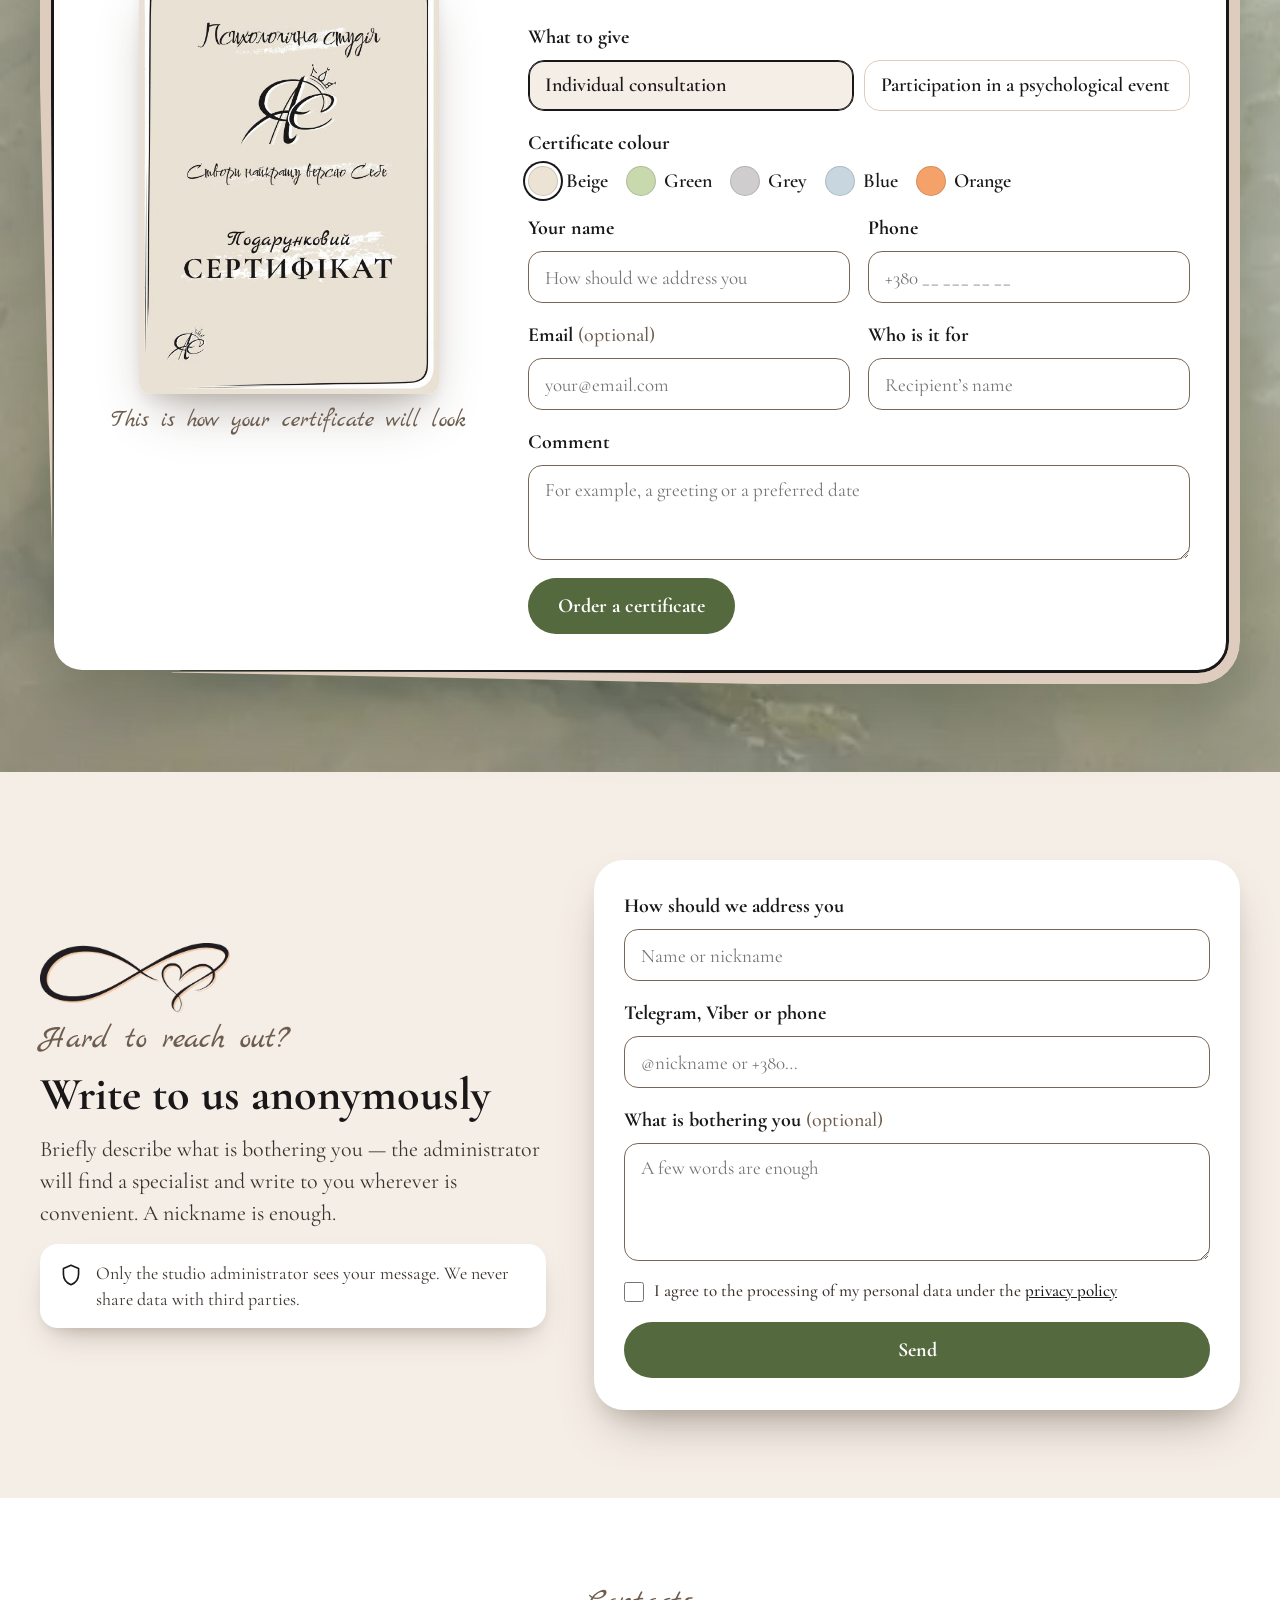
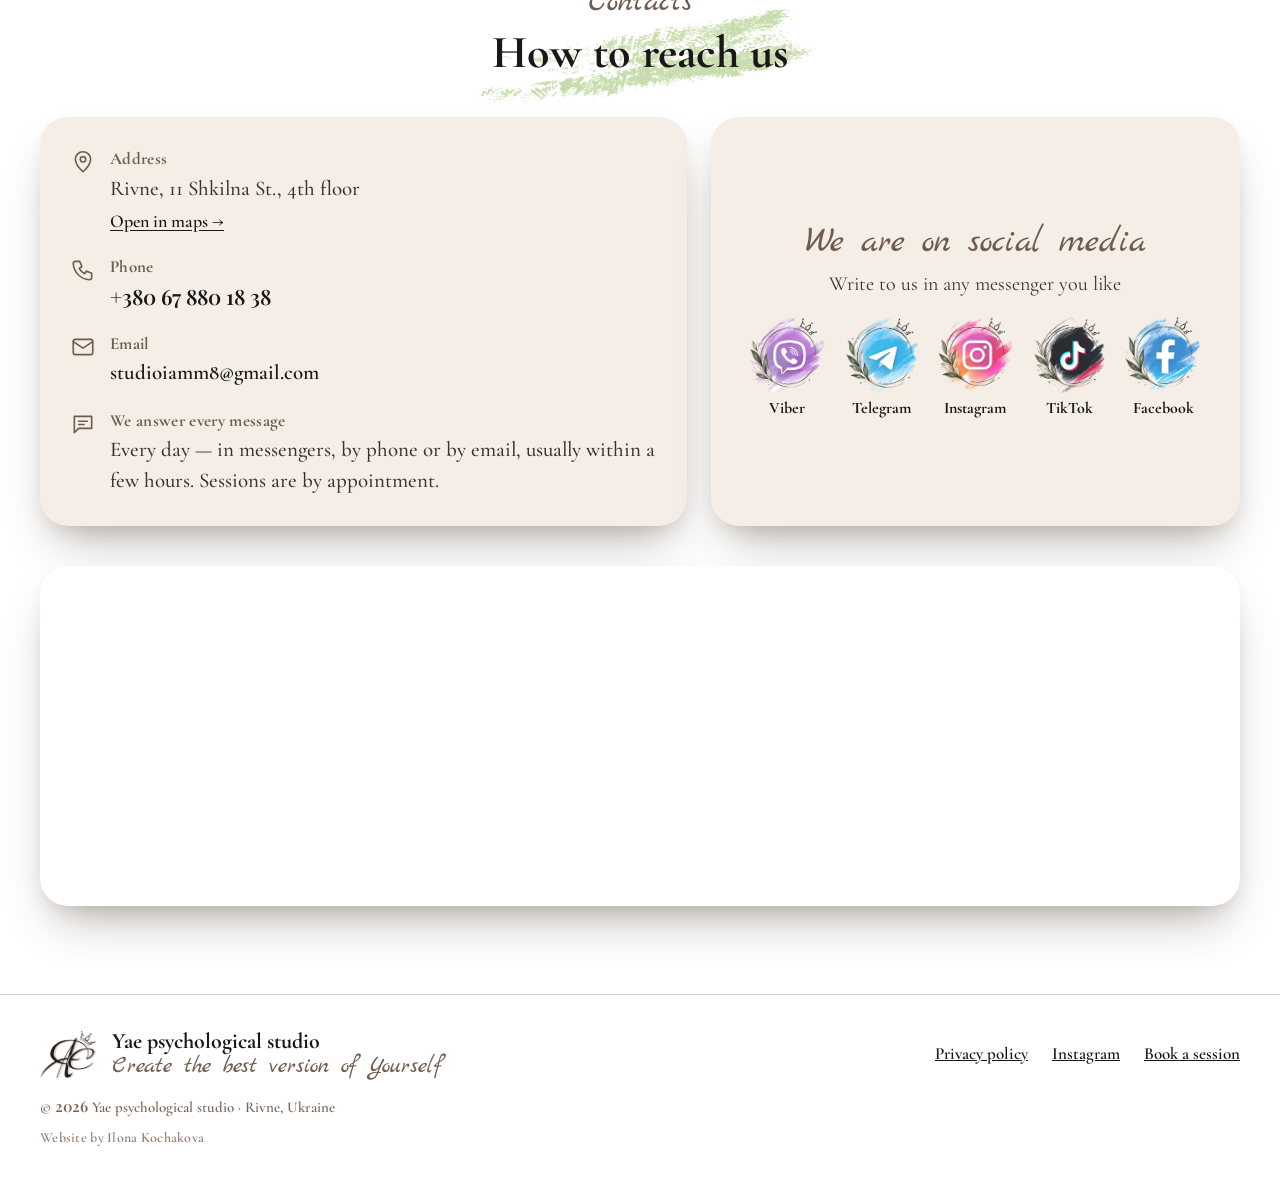
==== commit 604761ab: "Forms: sending state, clear confirmation, inline error instead of opening the mail app Co-Authored-B" ====
--- a/index.html
+++ b/index.html
@@ -572,11 +572,9 @@
               <button type="submit" class="btn" data-en="Send request">Надіслати заявку</button>
               <span class="muted" data-en="The specialist will contact you to agree on the date and time.">Фахівчиня сама зв’яжеться з вами, щоб узгодити дату й час.</span>
             </div>
-          </div>
-          <div class="form-ok" id="book-ok" hidden>
-            <svg width="24" height="24" viewBox="0 0 24 24" fill="none" stroke="#1A1718" stroke-width="2" stroke-linecap="round" stroke-linejoin="round" aria-hidden="true"><path d="M5 12.5l4.5 4.5L19 7.5"/></svg>
-            <span class="ok-text" data-en="Thank you! The specialist will contact you shortly to agree on the date and time.">Дякуємо! Фахівчиня зв’яжеться з вами найближчим часом, щоб узгодити дату й час.</span>
-          </div>
+            <div class="form-err wide" role="alert" hidden><span data-en="Could not send — check your connection and try again. Your answers are kept. Or contact us directly:">Не вдалося надіслати — перевірте інтернет і спробуйте ще раз, введені дані збережено. Або зв’яжіться з нами напряму:</span> <a href="tel:+380678801838">+380 67 880 18 38</a> · <a class="err-mail" href="mailto:studioiamm8@gmail.com" data-en="send an email">написати листа</a></div>
+          </div>
+          <div class="form-ok" id="book-ok" tabindex="-1" hidden><svg width="24" height="24" viewBox="0 0 24 24" fill="none" stroke="#1A1718" stroke-width="2" stroke-linecap="round" stroke-linejoin="round" aria-hidden="true"><path d="M5 12.5l4.5 4.5L19 7.5"/></svg><div class="ok-body"><b class="ok-title" data-en="Request sent">Заявку надіслано</b><span class="ok-text" data-en="Thank you! The specialist will contact you shortly to agree on the date and time.">Дякуємо! Фахівчиня зв’яжеться з вами найближчим часом, щоб узгодити дату й час.</span><button type="button" class="form-again" data-en="Send another request">Надіслати ще одну заявку</button></div></div>
         </form>
       </div>
     </div>
@@ -653,8 +651,9 @@
               <textarea id="co-msg" name="comment" rows="3" placeholder="Наприклад, текст привітання або бажана дата" data-en-ph="For example, a greeting or a preferred date"></textarea>
             </div>
             <button type="submit" class="btn" data-en="Order a certificate">Замовити сертифікат</button>
-          </div>
-          <div class="form-ok" id="cert-ok" hidden><svg width="24" height="24" viewBox="0 0 24 24" fill="none" stroke="#1A1718" stroke-width="2" stroke-linecap="round" stroke-linejoin="round" aria-hidden="true"><path d="M5 12.5l4.5 4.5L19 7.5"/></svg><span class="ok-text" data-en="Thank you! We will contact you to confirm the certificate.">Дякуємо! Ми зв’яжемося з вами, щоб підтвердити сертифікат.</span></div>
+            <div class="form-err" role="alert" hidden><span data-en="Could not send — check your connection and try again. Your answers are kept. Or contact us directly:">Не вдалося надіслати — перевірте інтернет і спробуйте ще раз, введені дані збережено. Або зв’яжіться з нами напряму:</span> <a href="tel:+380678801838">+380 67 880 18 38</a> · <a class="err-mail" href="mailto:studioiamm8@gmail.com" data-en="send an email">написати листа</a></div>
+          </div>
+          <div class="form-ok" id="cert-ok" tabindex="-1" hidden><svg width="24" height="24" viewBox="0 0 24 24" fill="none" stroke="#1A1718" stroke-width="2" stroke-linecap="round" stroke-linejoin="round" aria-hidden="true"><path d="M5 12.5l4.5 4.5L19 7.5"/></svg><div class="ok-body"><b class="ok-title" data-en="Order sent">Замовлення надіслано</b><span class="ok-text" data-en="Thank you! We will contact you to confirm the certificate.">Дякуємо! Ми зв’яжемося з вами, щоб підтвердити сертифікат.</span><button type="button" class="form-again" data-en="Order another certificate">Замовити ще один сертифікат</button></div></div>
         </form>
       </div></div>
     </div>
@@ -690,8 +689,9 @@
             </div>
             <label class="check"><input type="checkbox" required><span data-en="I agree to the processing of my personal data under the &lt;a href=&quot;#privacy&quot; class=&quot;privacy-link&quot;&gt;privacy policy&lt;/a&gt;">Погоджуюся на обробку персональних даних відповідно до <a href="#privacy" class="privacy-link">політики конфіденційності</a></span></label>
             <button type="submit" class="btn" data-en="Send">Надіслати</button>
-          </div>
-          <div class="form-ok" id="ask-ok" hidden><svg width="24" height="24" viewBox="0 0 24 24" fill="none" stroke="#1A1718" stroke-width="2" stroke-linecap="round" stroke-linejoin="round" aria-hidden="true"><path d="M5 12.5l4.5 4.5L19 7.5"/></svg><span class="ok-text" data-en="Thank you! The administrator will write to you soon.">Дякуємо! Адміністратор напише вам найближчим часом.</span></div>
+            <div class="form-err" role="alert" hidden><span data-en="Could not send — check your connection and try again. Your answers are kept. Or contact us directly:">Не вдалося надіслати — перевірте інтернет і спробуйте ще раз, введені дані збережено. Або зв’яжіться з нами напряму:</span> <a href="tel:+380678801838">+380 67 880 18 38</a> · <a class="err-mail" href="mailto:studioiamm8@gmail.com" data-en="send an email">написати листа</a></div>
+          </div>
+          <div class="form-ok" id="ask-ok" tabindex="-1" hidden><svg width="24" height="24" viewBox="0 0 24 24" fill="none" stroke="#1A1718" stroke-width="2" stroke-linecap="round" stroke-linejoin="round" aria-hidden="true"><path d="M5 12.5l4.5 4.5L19 7.5"/></svg><div class="ok-body"><b class="ok-title" data-en="Message sent">Повідомлення надіслано</b><span class="ok-text" data-en="Thank you! The administrator will write to you soon.">Дякуємо! Адміністратор напише вам найближчим часом.</span><button type="button" class="form-again" data-en="Write again">Написати ще раз</button></div></div>
         </form>
       </div></div>
     </div>
--- a/style.css
+++ b/style.css
@@ -300,7 +300,18 @@
 .book-submit{display:flex;flex-wrap:wrap;align-items:center;gap:12px 20px}
 .book-submit .muted{font-size:18px;font-style:italic}
 .form-ok{background:var(--sand);border-radius:14px;padding:16px 18px;font-weight:600;display:flex;align-items:center;gap:10px}
-.form-ok svg{flex-shrink:0}
+.form-ok{align-items:flex-start;padding:22px 24px;outline:none}
+.form-ok svg{flex-shrink:0;margin-top:3px}
+.ok-body{display:flex;flex-direction:column;align-items:flex-start;gap:6px}
+.ok-title{font-size:22px}
+.ok-body .ok-text{font-weight:400}
+.form-again{margin-top:8px;background:none;border:0;padding:0;font:inherit;font-weight:700;color:var(--green);text-decoration:underline;text-underline-offset:3px;cursor:pointer}
+.form-again:hover{color:var(--green-d)}
+.form-err{background:#FBE9E4;border-radius:14px;padding:14px 18px;font-size:17px;line-height:1.45}
+.form-err a{font-weight:700;white-space:nowrap}
+.btn.is-sending{opacity:1;cursor:progress;gap:10px}
+.btn.is-sending::before{content:"";width:16px;height:16px;border:2px solid currentColor;border-right-color:transparent;border-radius:50%;animation:spin .8s linear infinite}
+@keyframes spin{to{transform:rotate(360deg)}}
 
 /* ---------- 13. Anonymous ---------- */
 .two{display:flex;flex-wrap:wrap;gap:48px;align-items:center}
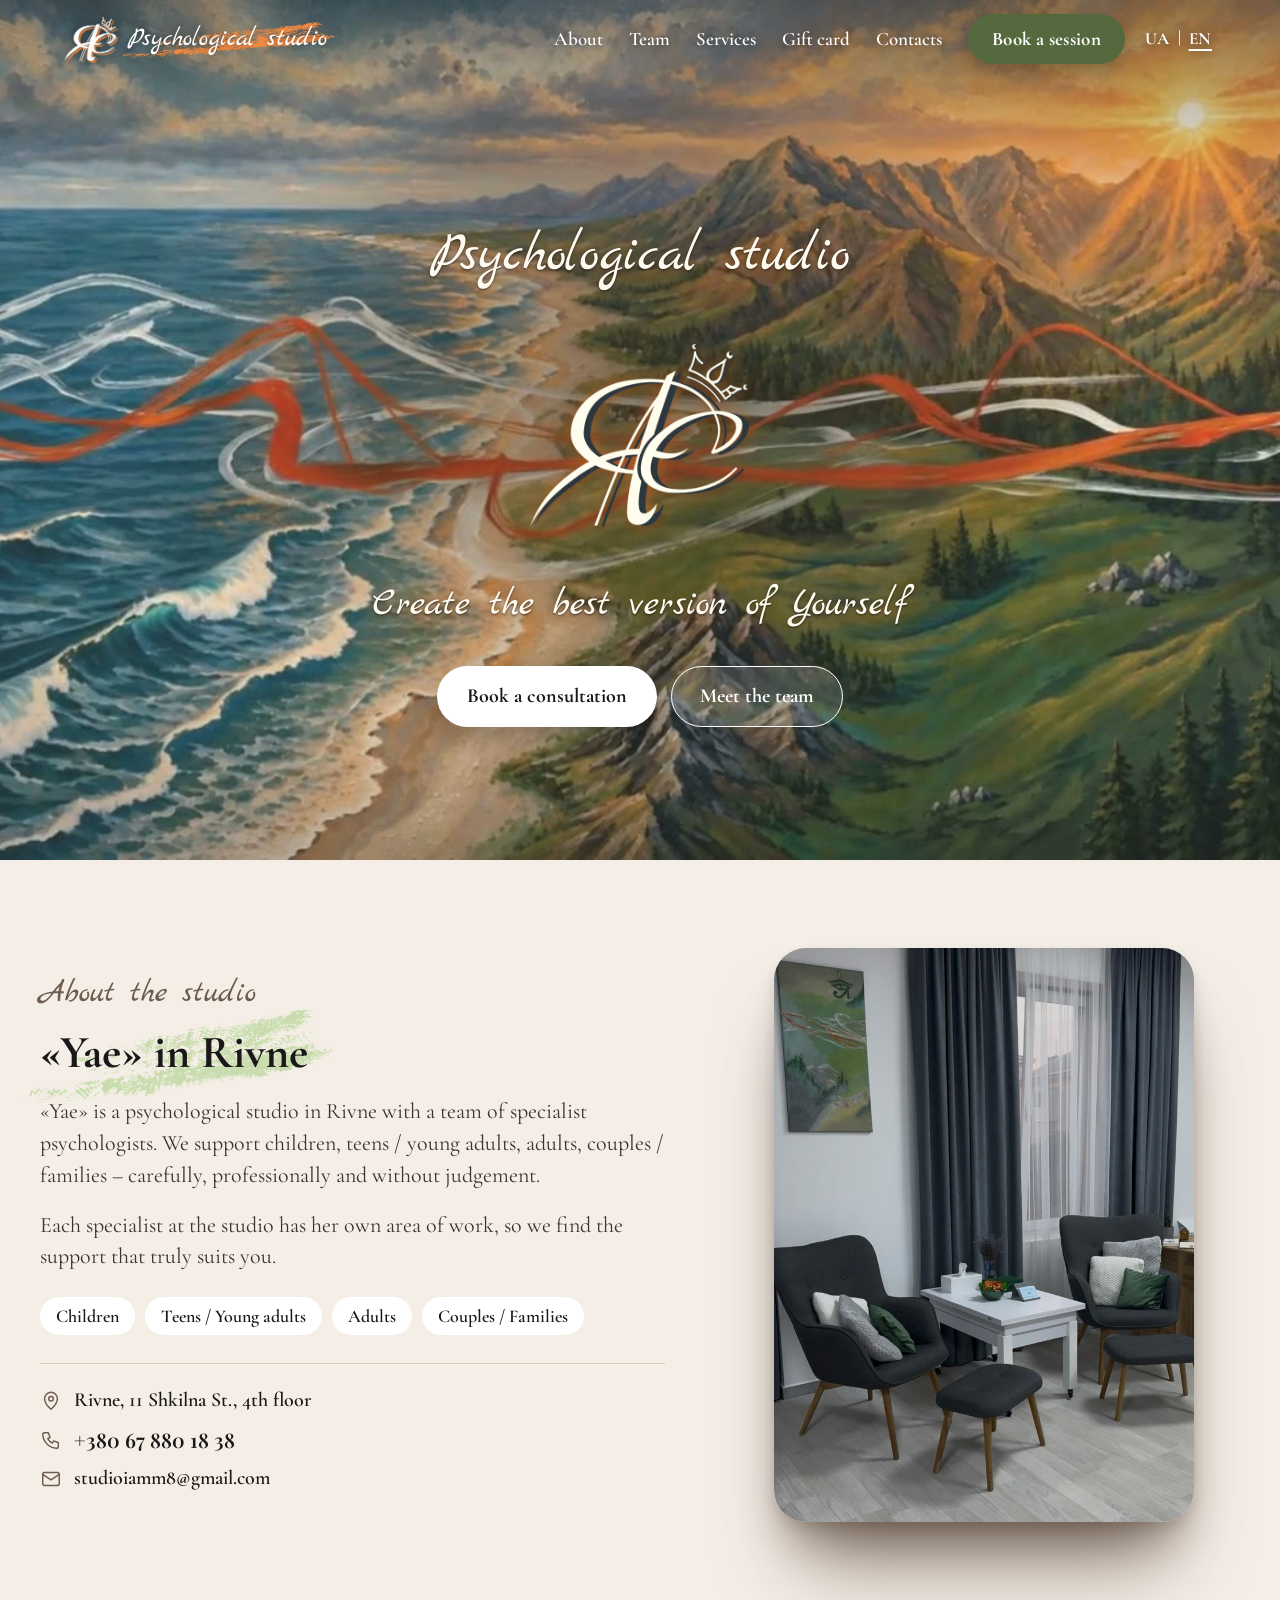
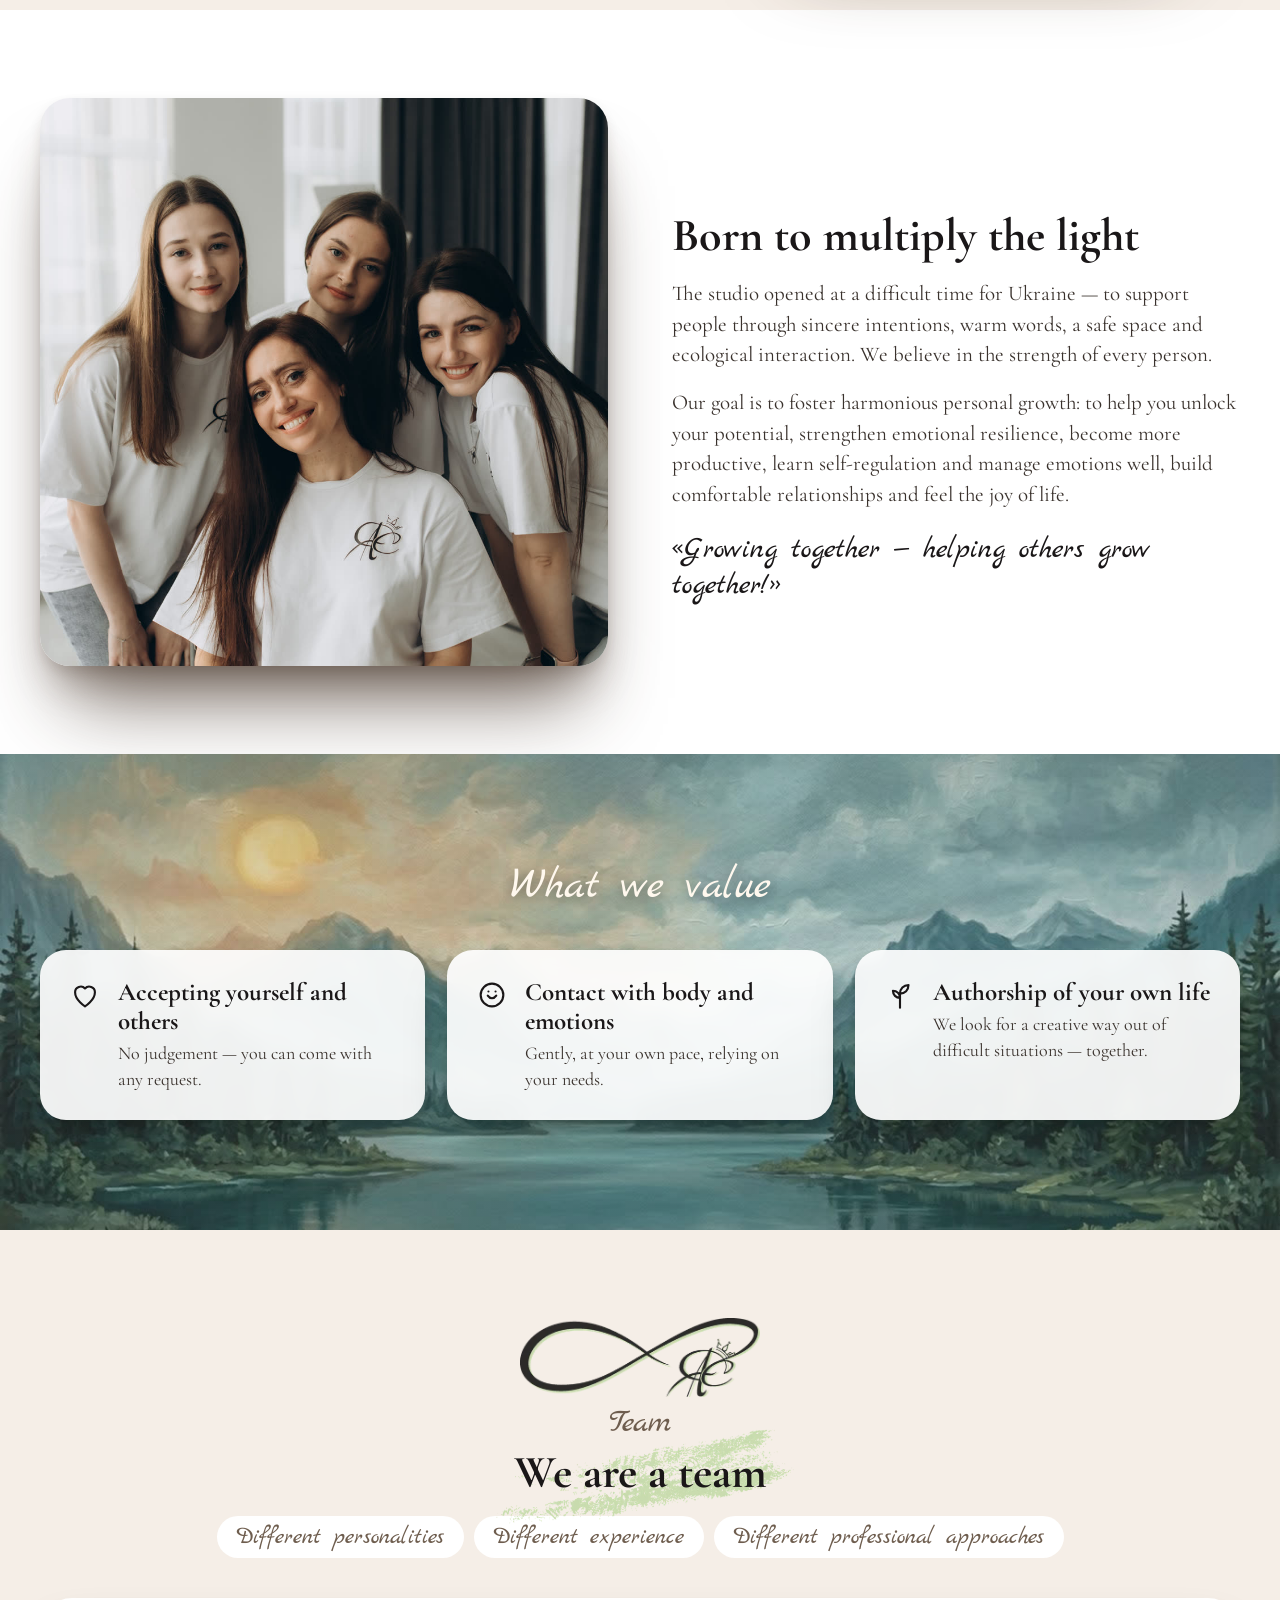
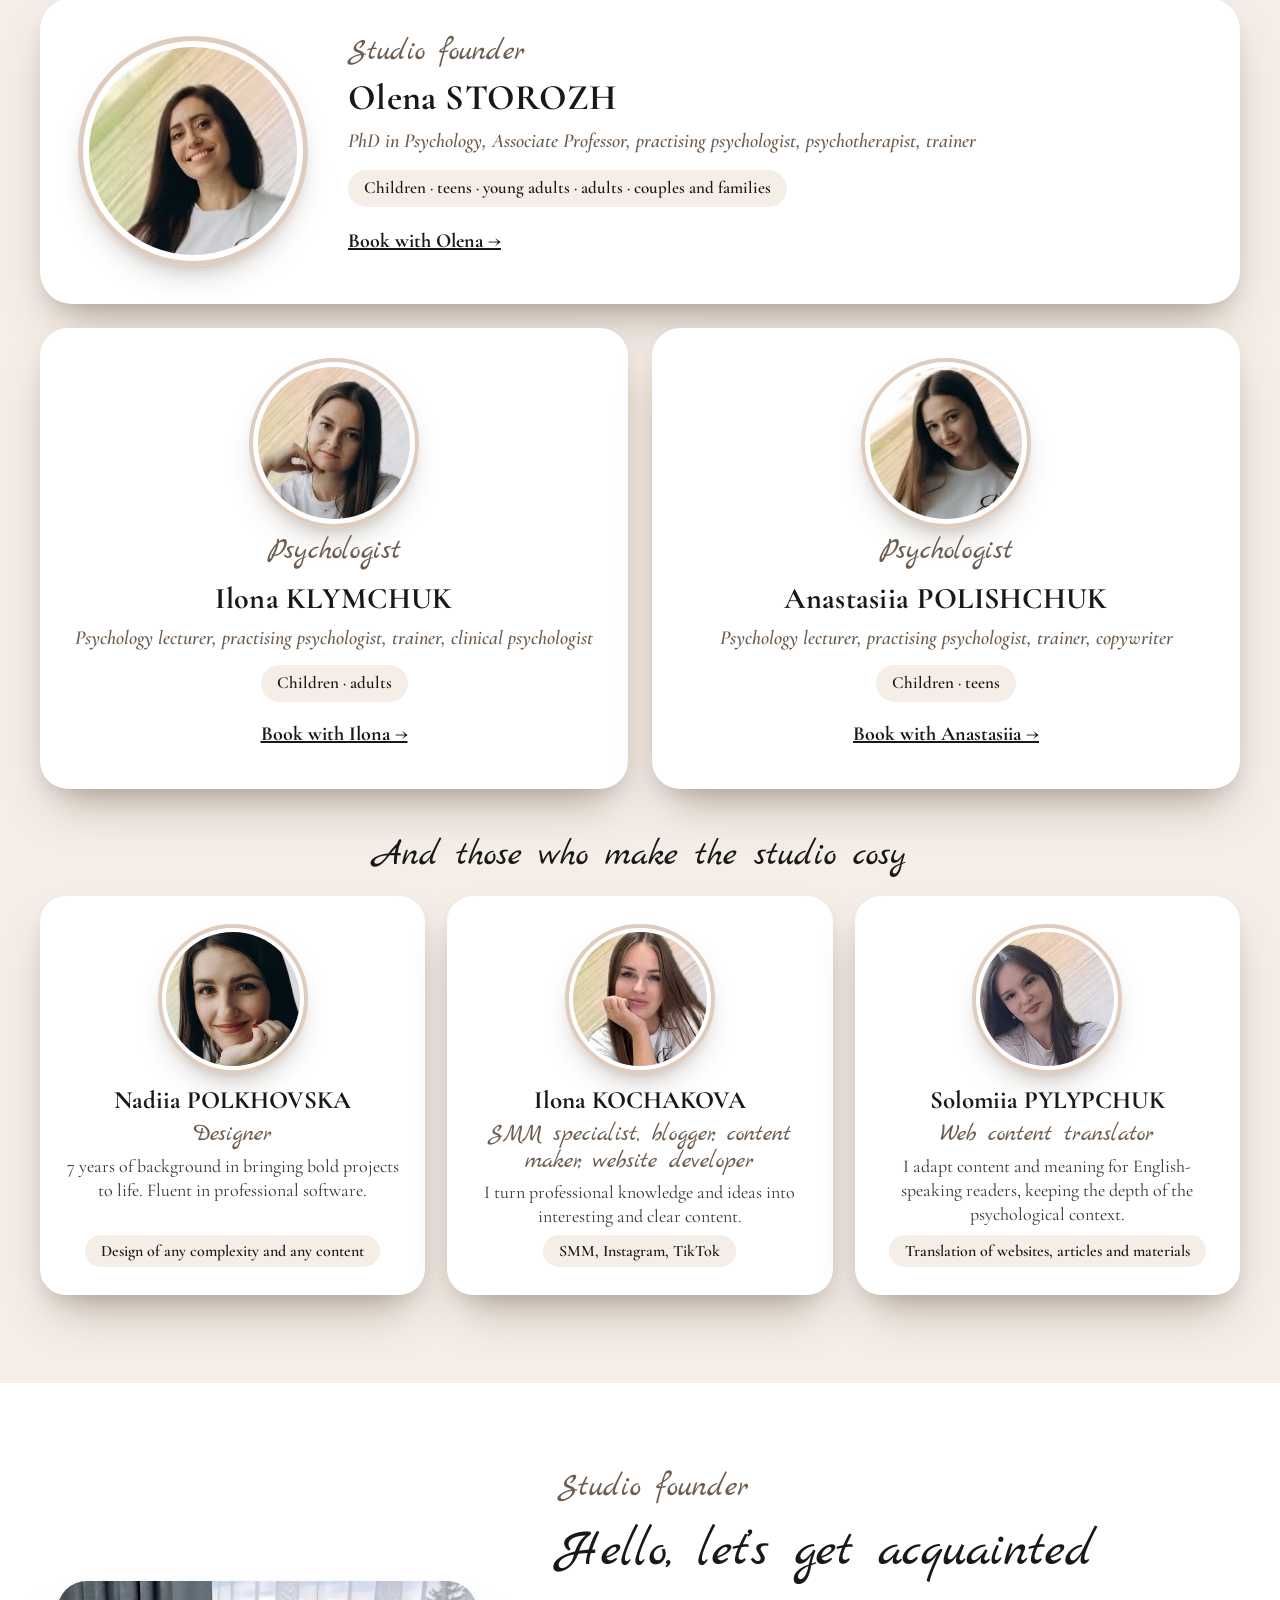
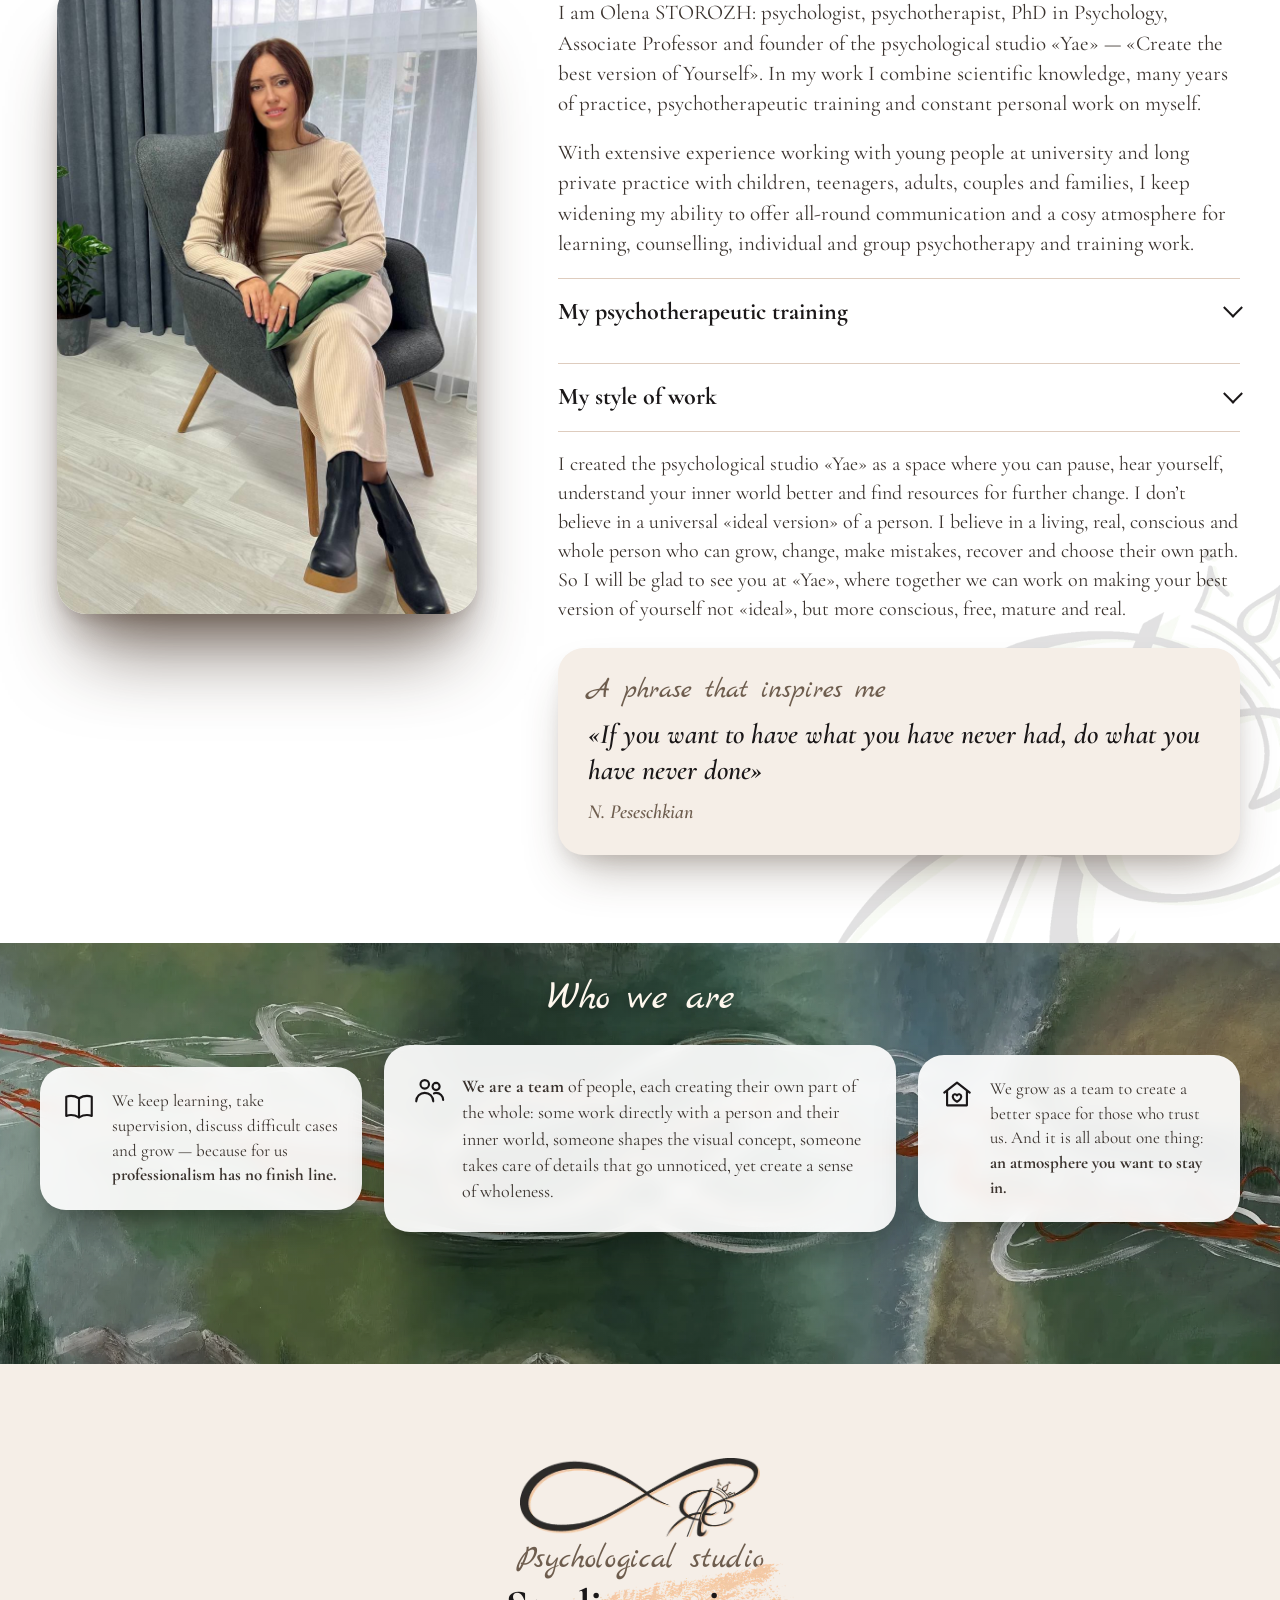
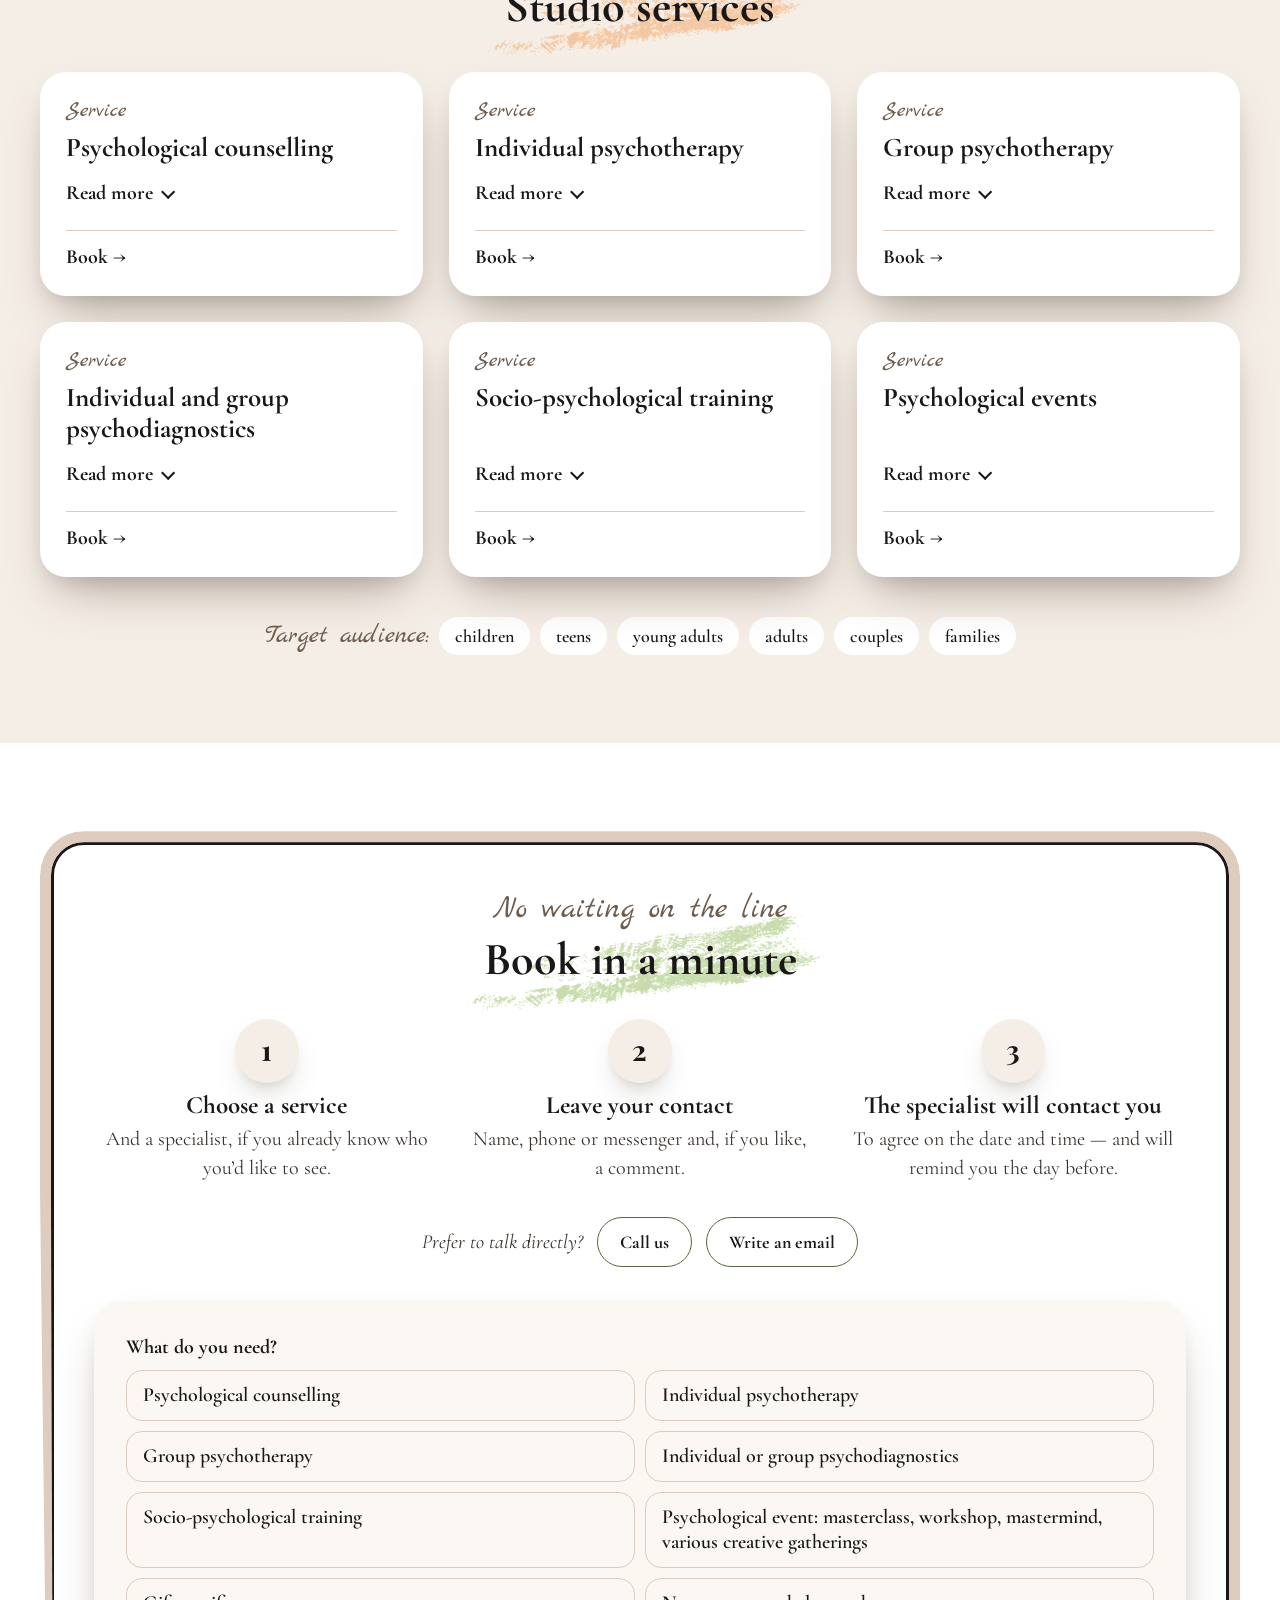
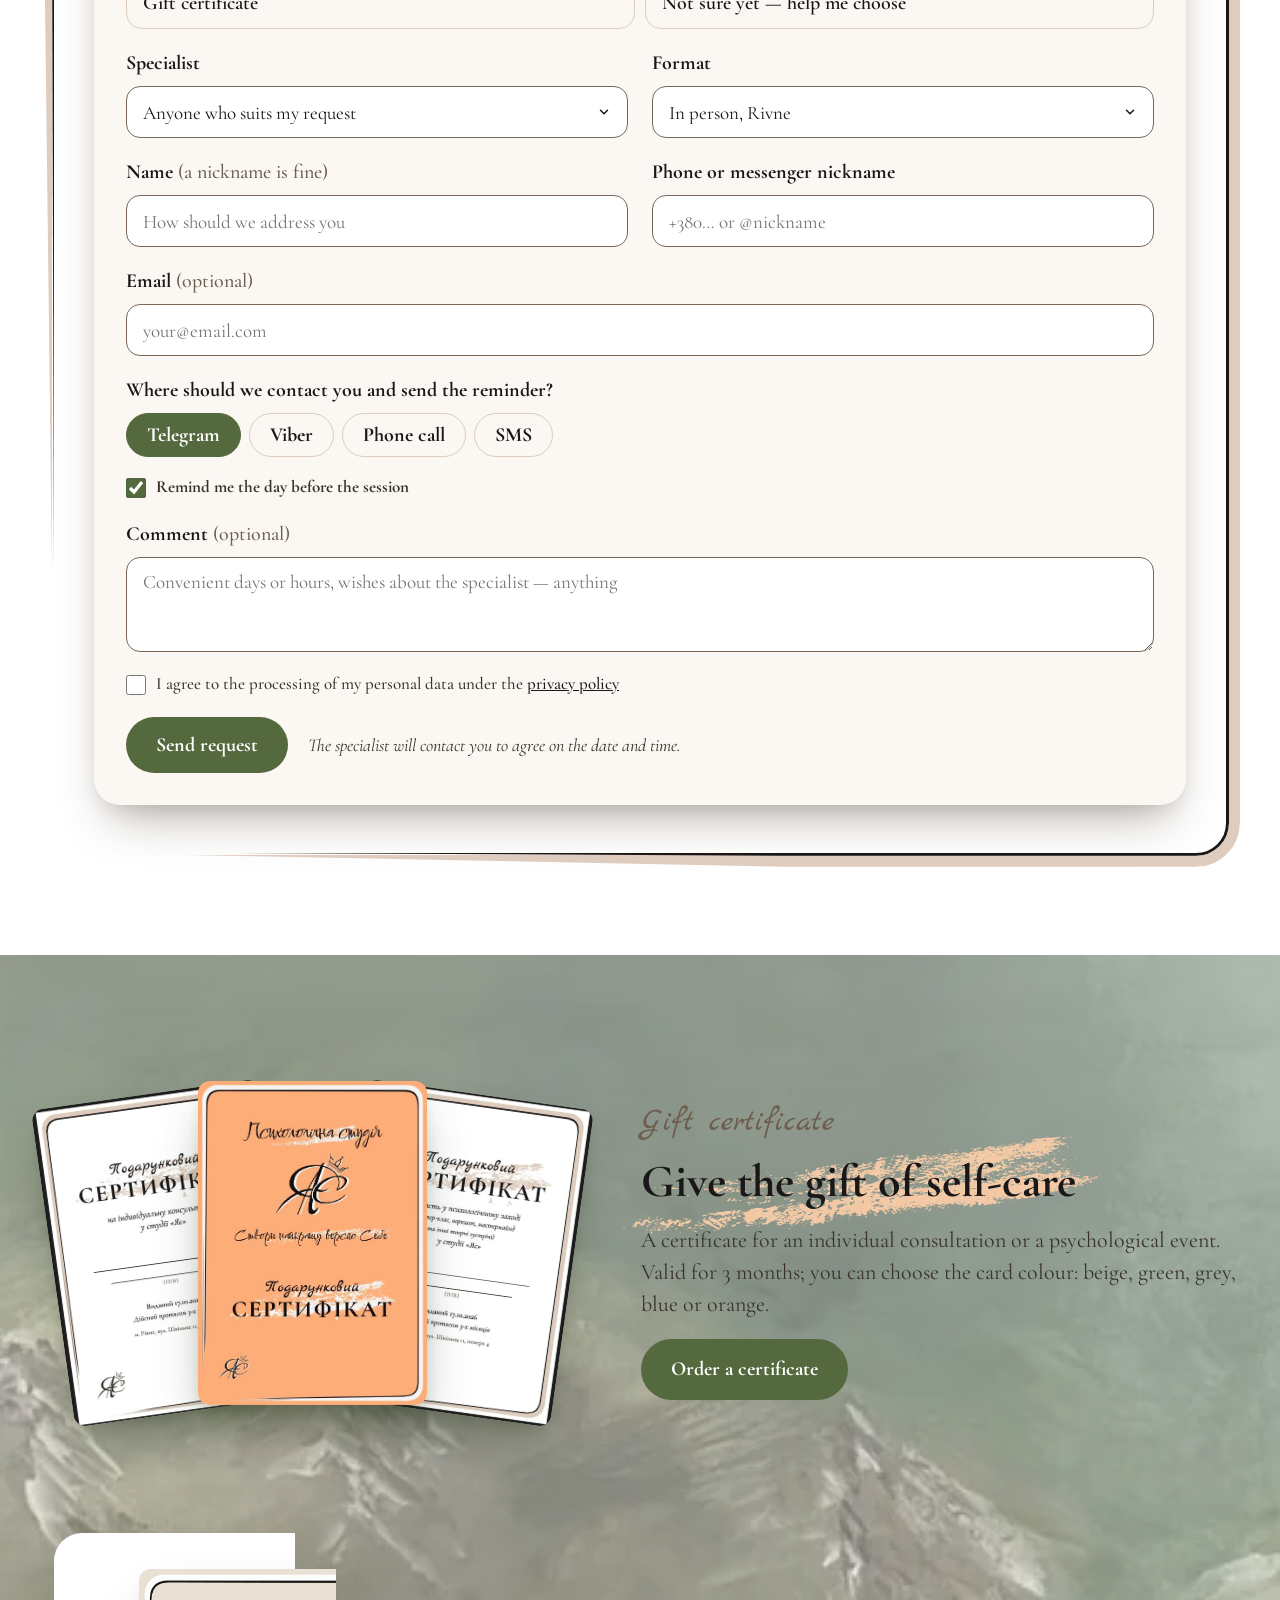
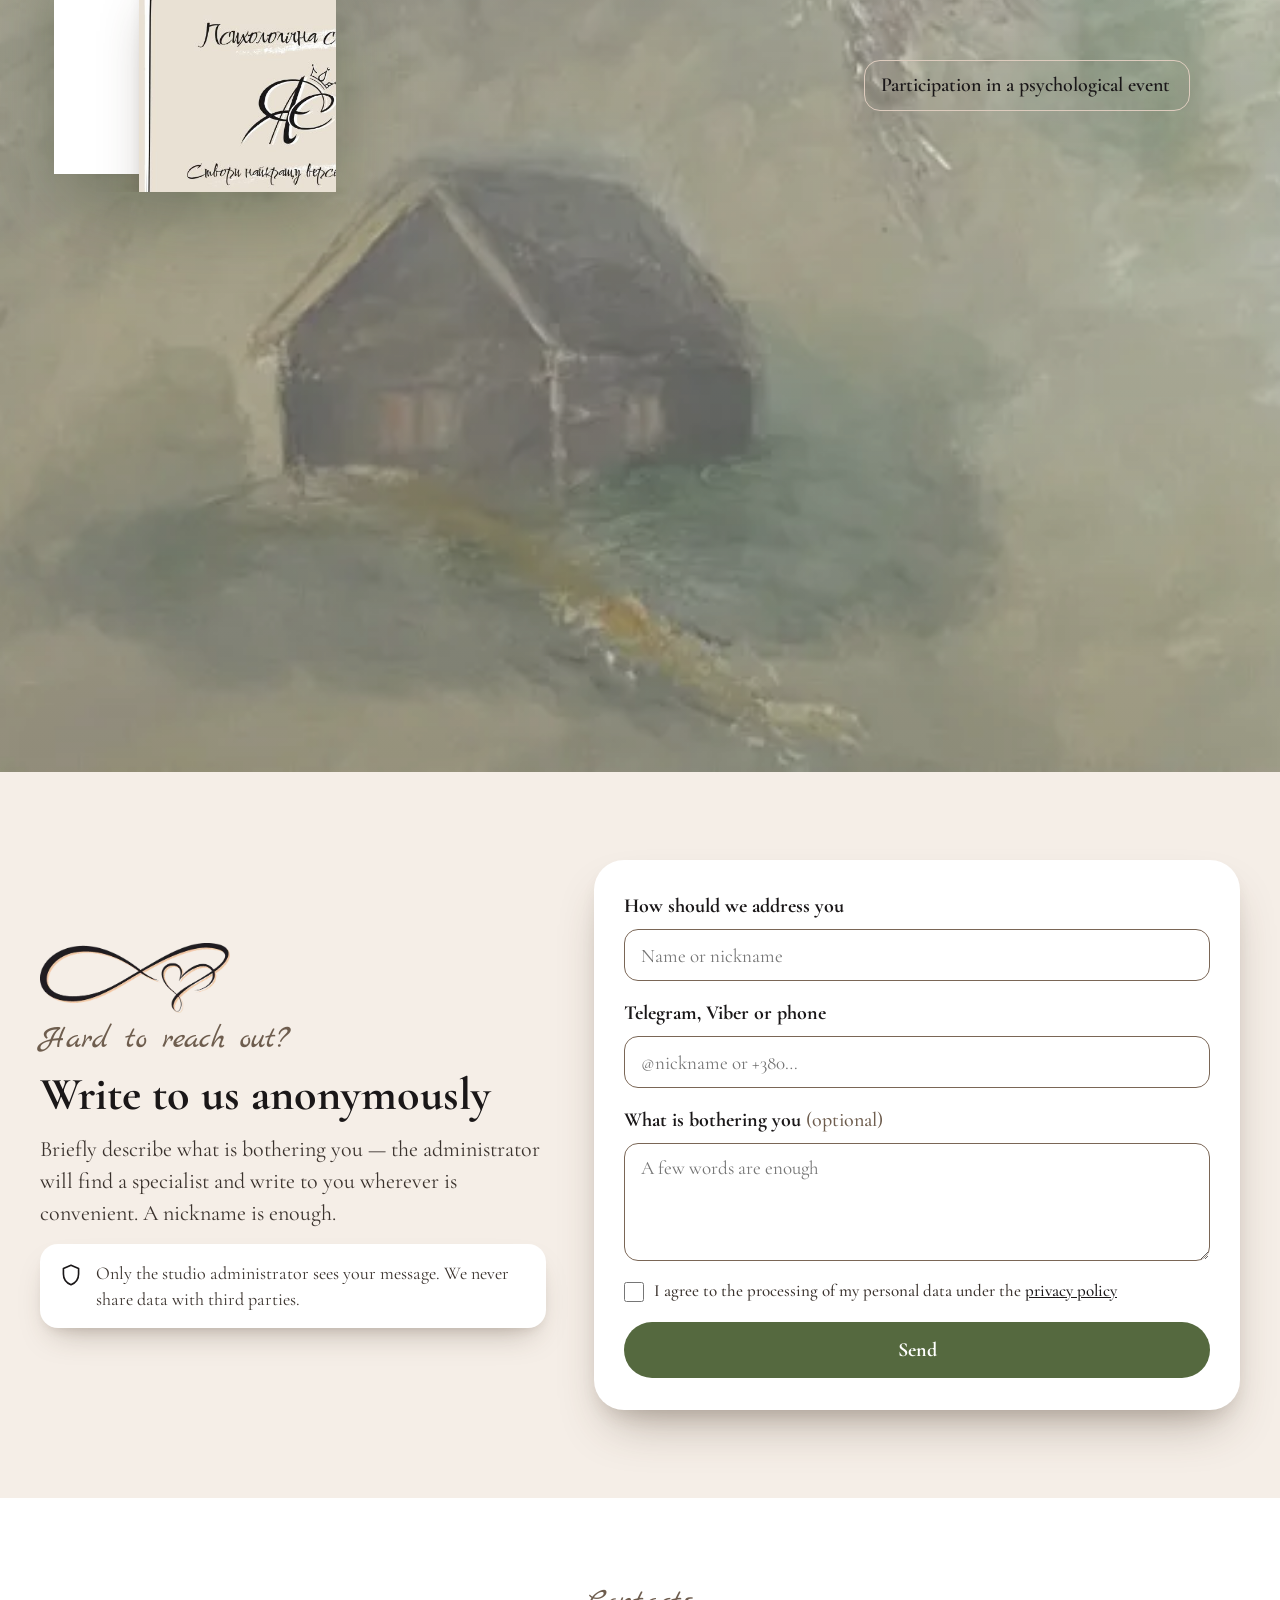
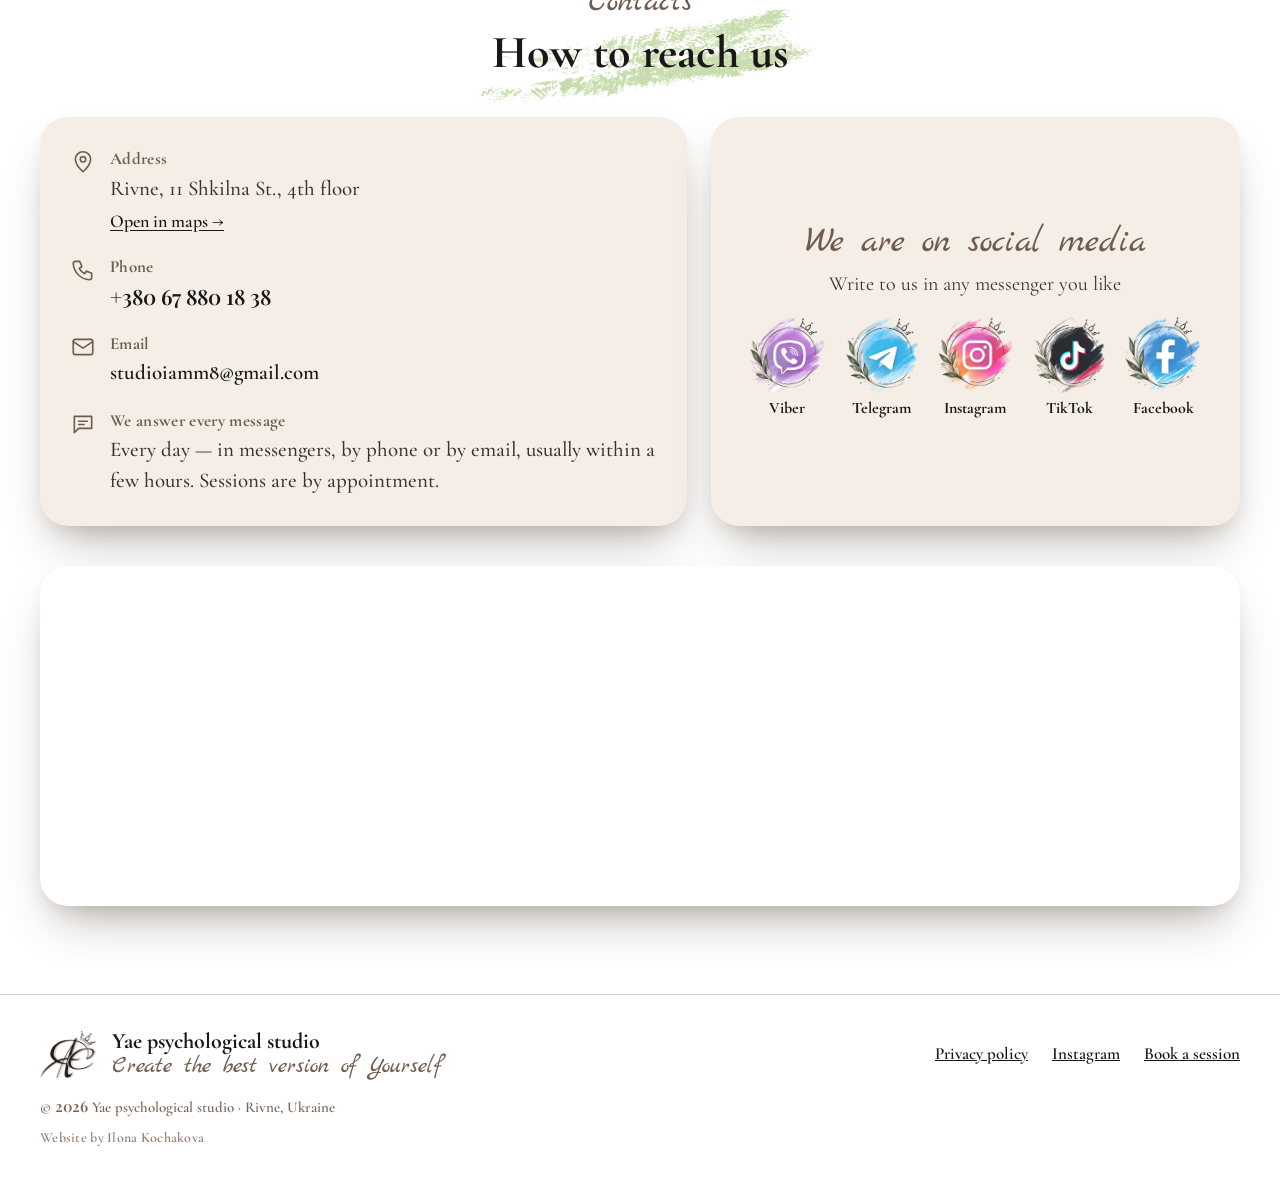
==== commit d672226a: "Bump asset version so browsers load the new form script Co-Authored-By: Claude Opus 5.5 <noreply@ant" ====
--- a/index.html
+++ b/index.html
@@ -17,7 +17,7 @@
 <link rel="preconnect" href="https://fonts.googleapis.com">
 <link rel="preconnect" href="https://fonts.gstatic.com" crossorigin>
 <link href="https://fonts.googleapis.com/css2?family=Cormorant+Garamond:ital,wght@0,500;0,600;0,700;1,500;1,600&family=Playfair+Display:wght@400;600;700&family=Marck+Script&display=swap" rel="stylesheet">
-<link rel="stylesheet" href="style.css?v=202611061653">
+<link rel="stylesheet" href="style.css?v=202611091830">
 <script>
   // Motion unless the visitor asked for less; the logo intro on every load; language: saved choice, else the browser's
   (function () {
@@ -774,6 +774,6 @@
   </div>
 </dialog>
 
-<script src="main.js?v=202611061653"></script>
+<script src="main.js?v=202611091830"></script>
 </body>
 </html>
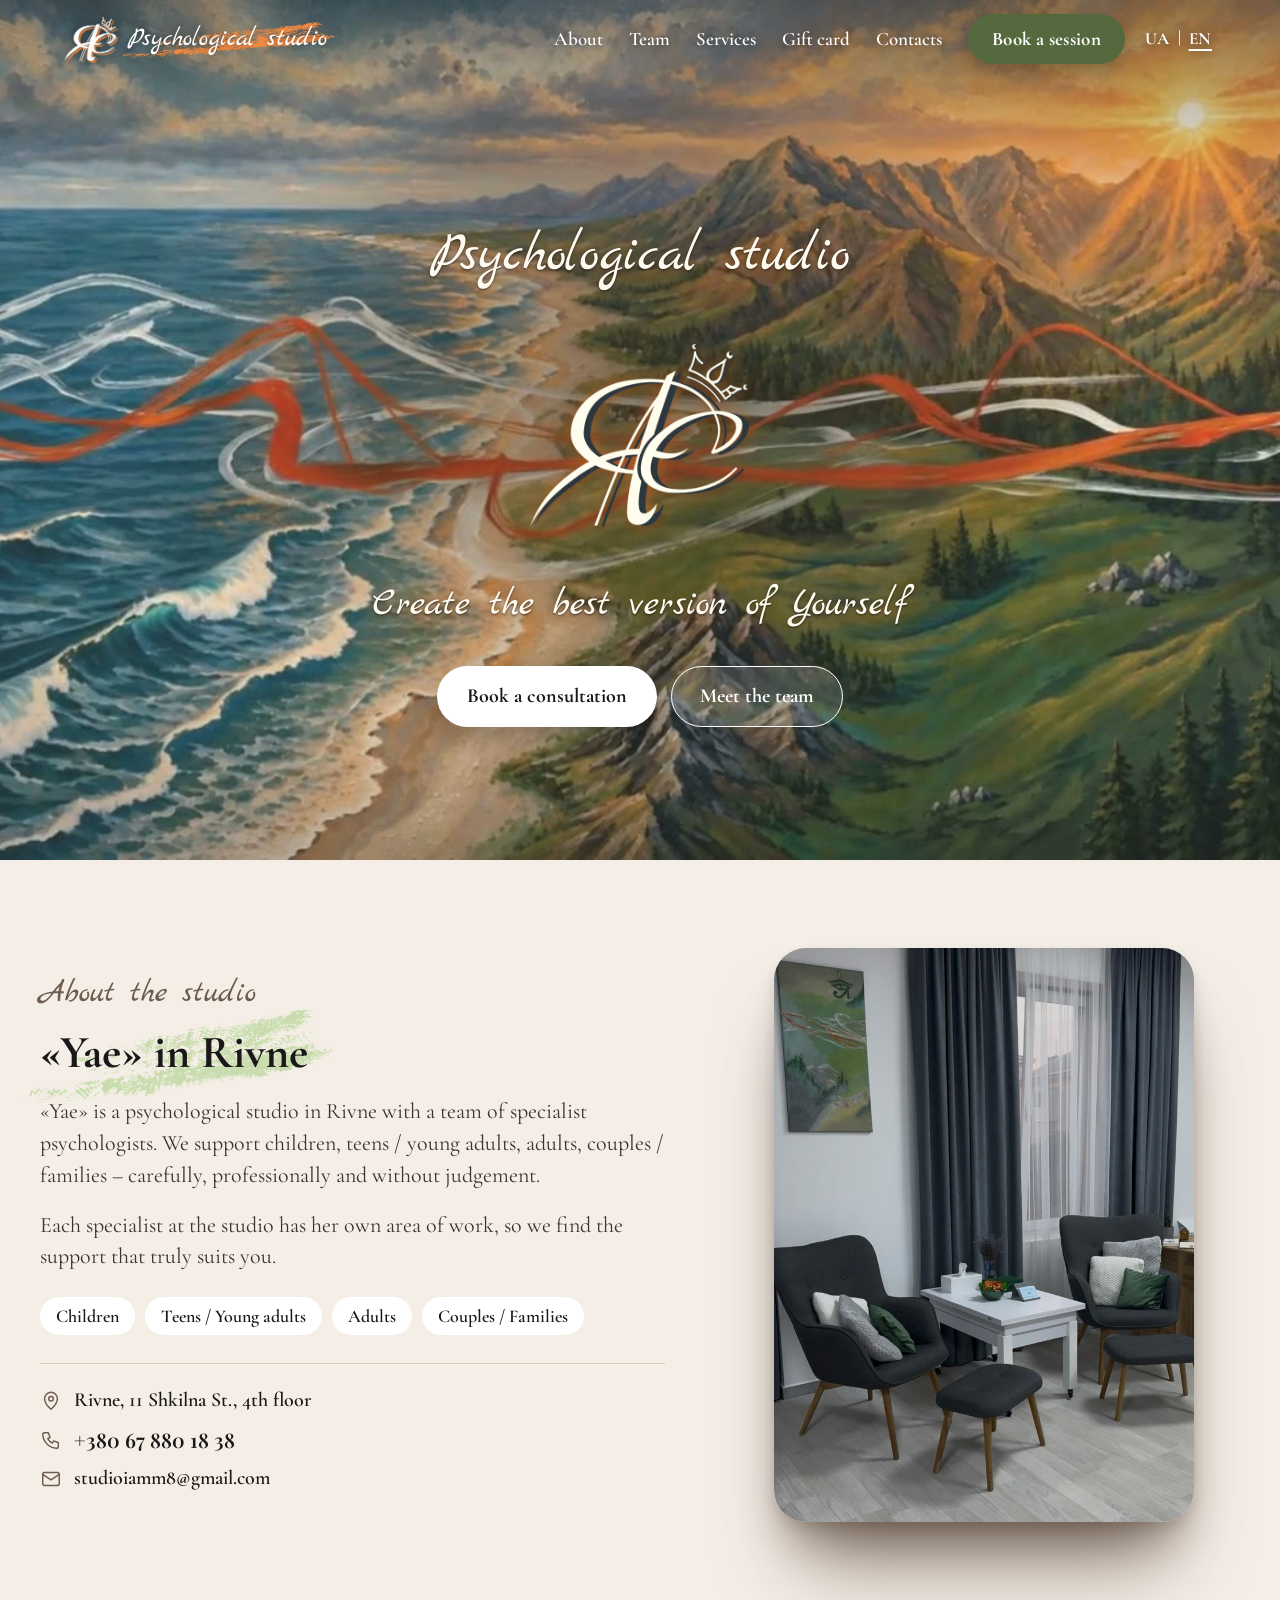
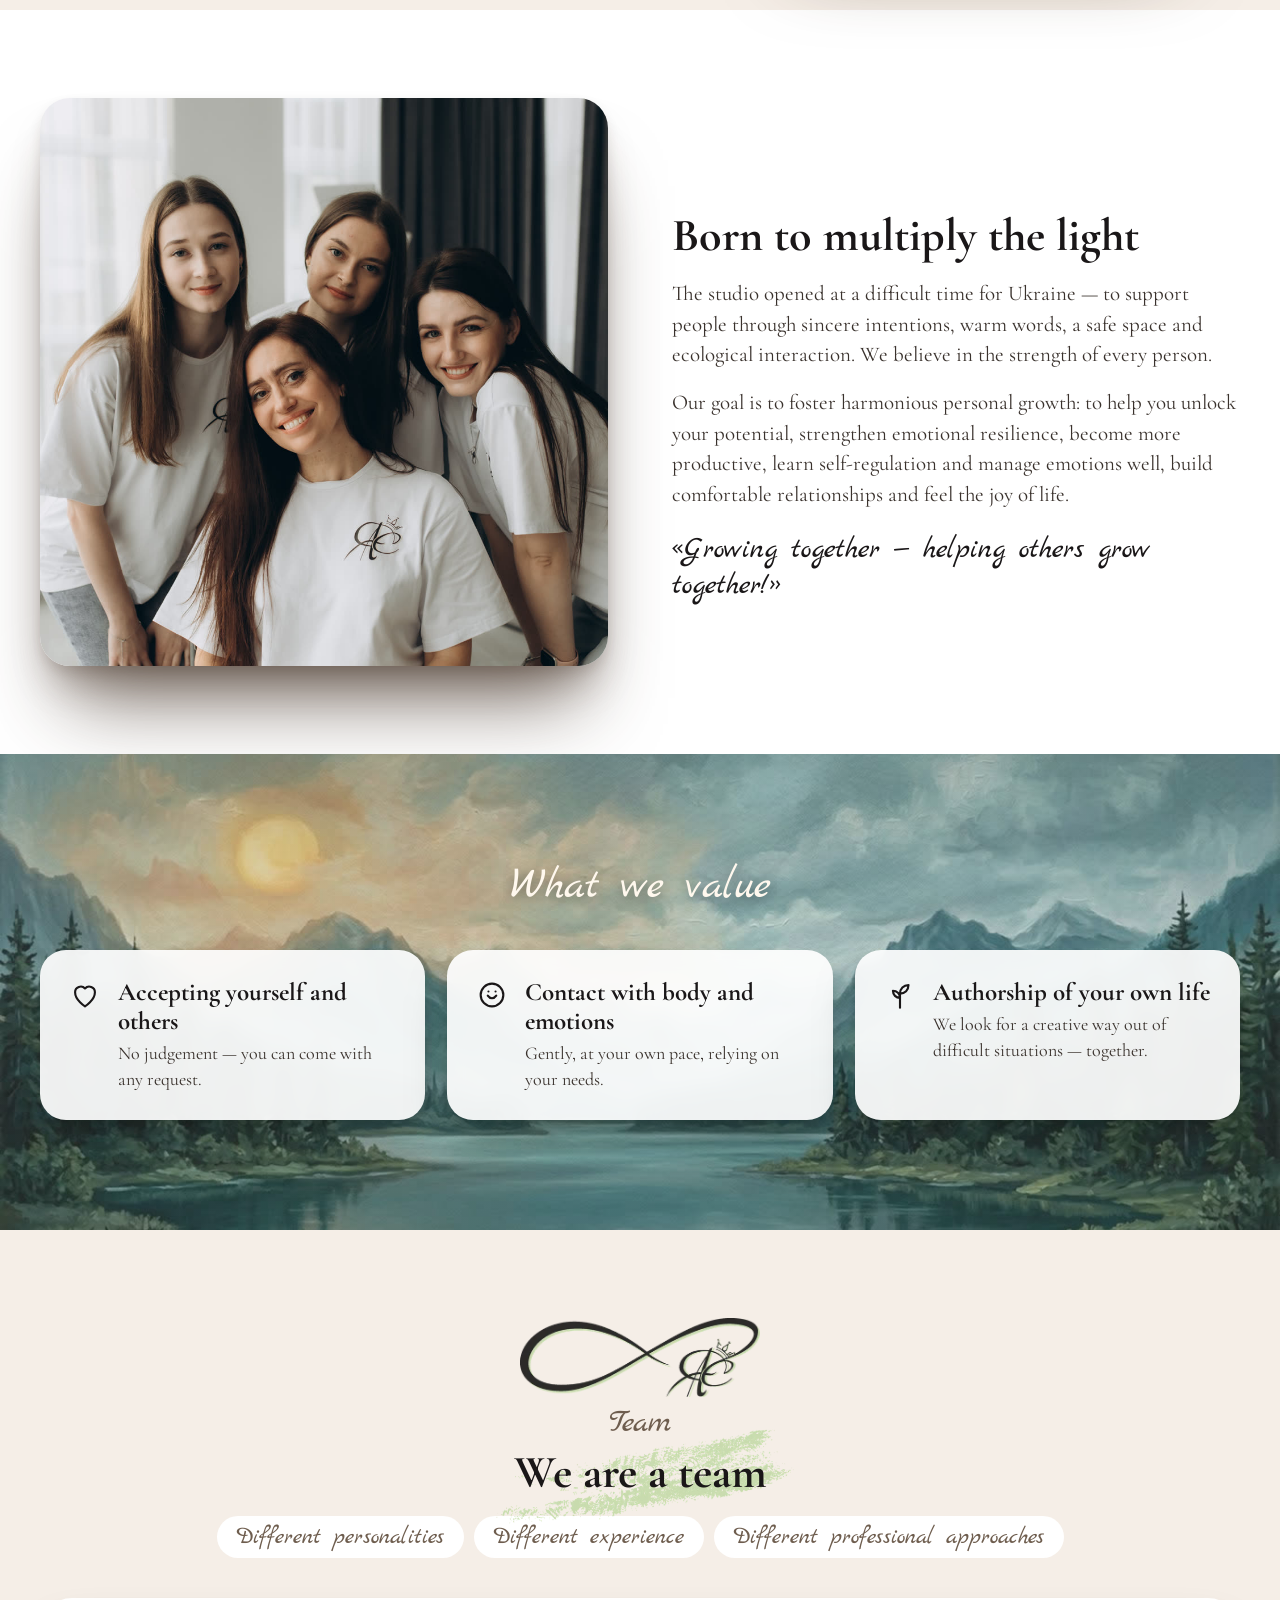
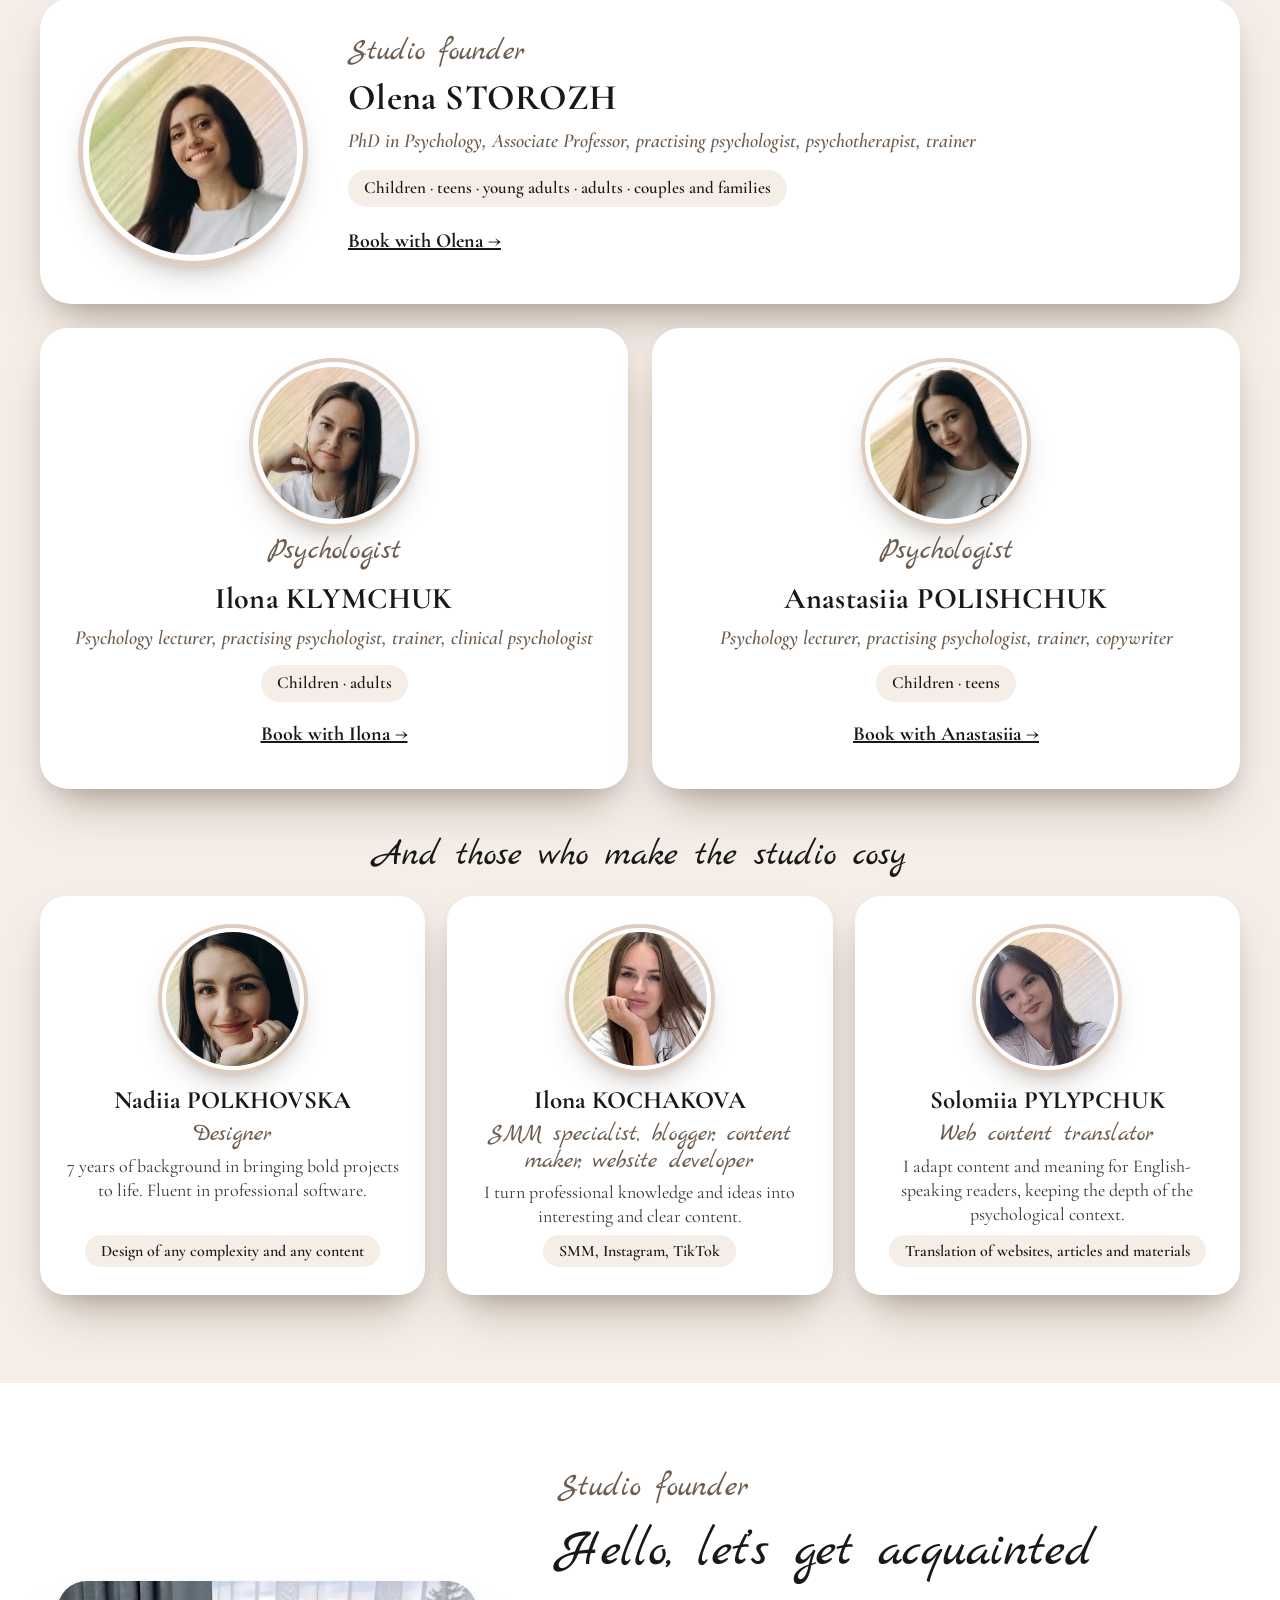
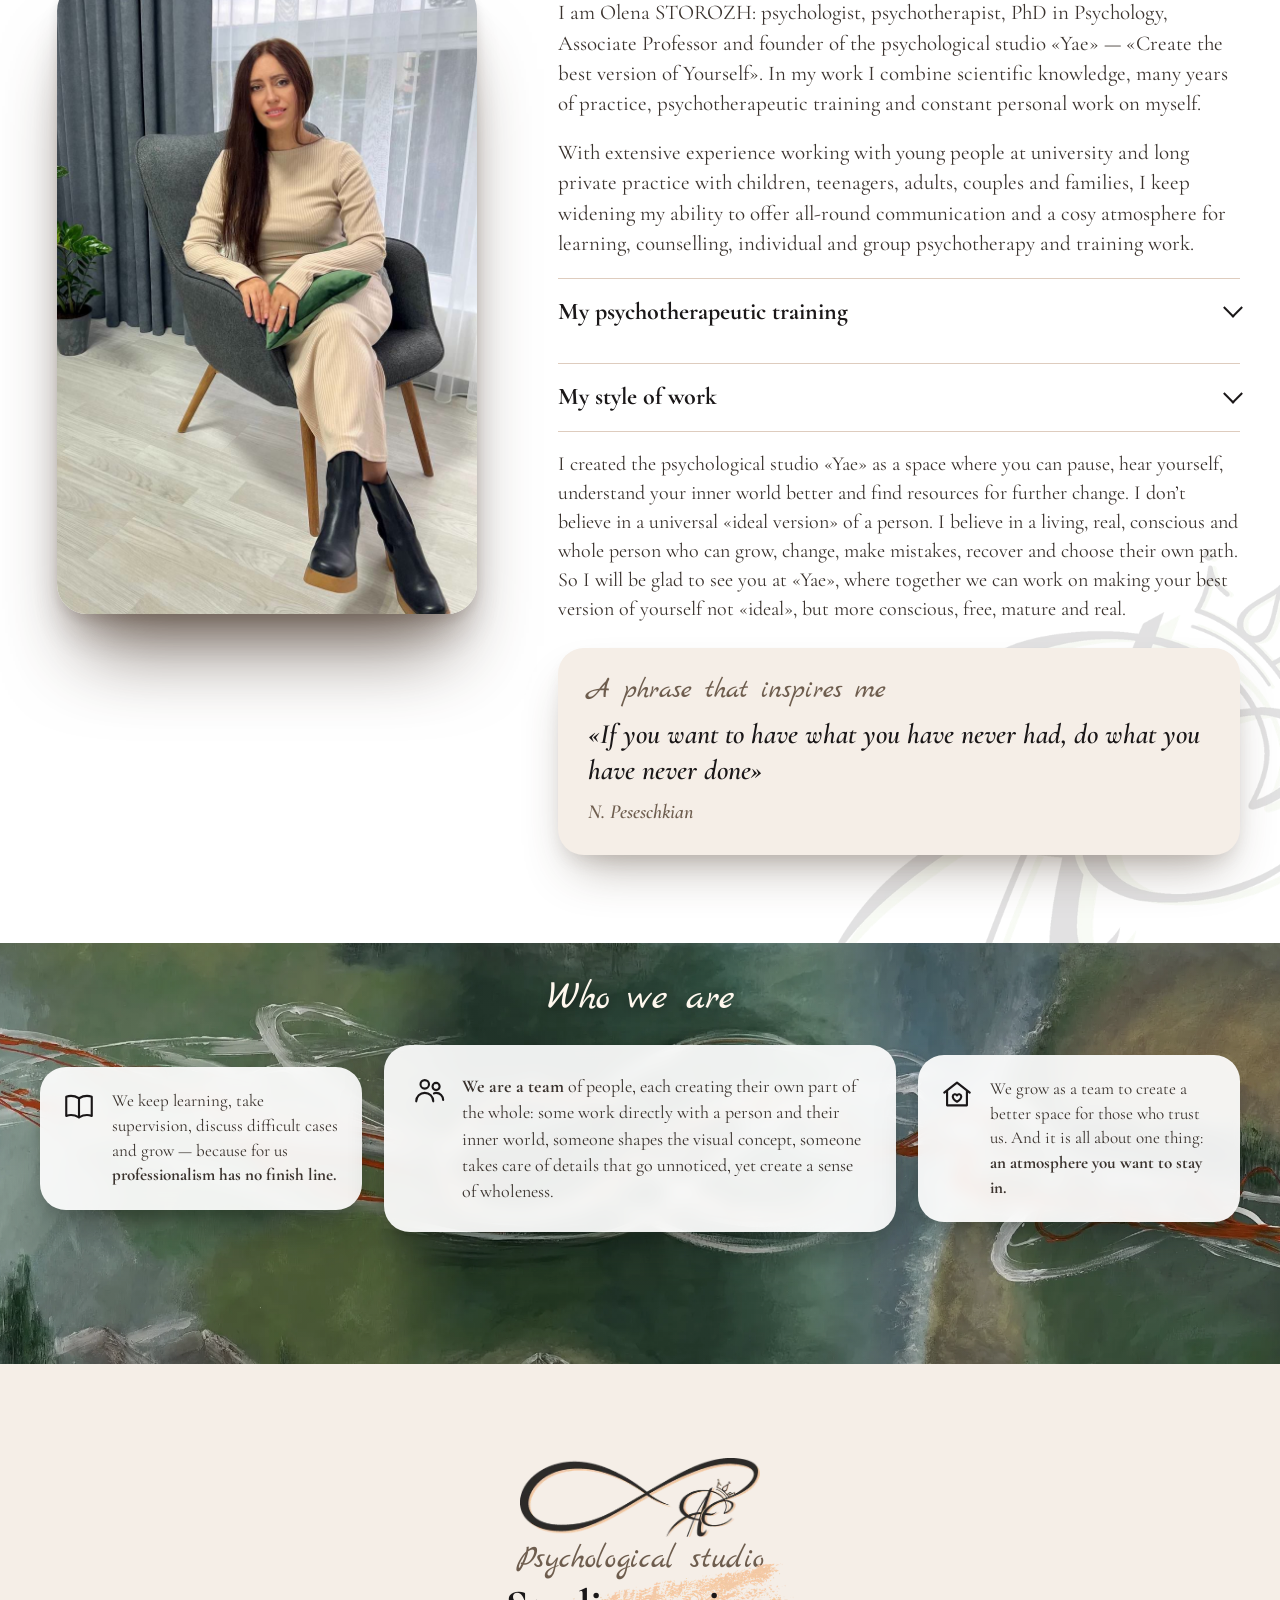
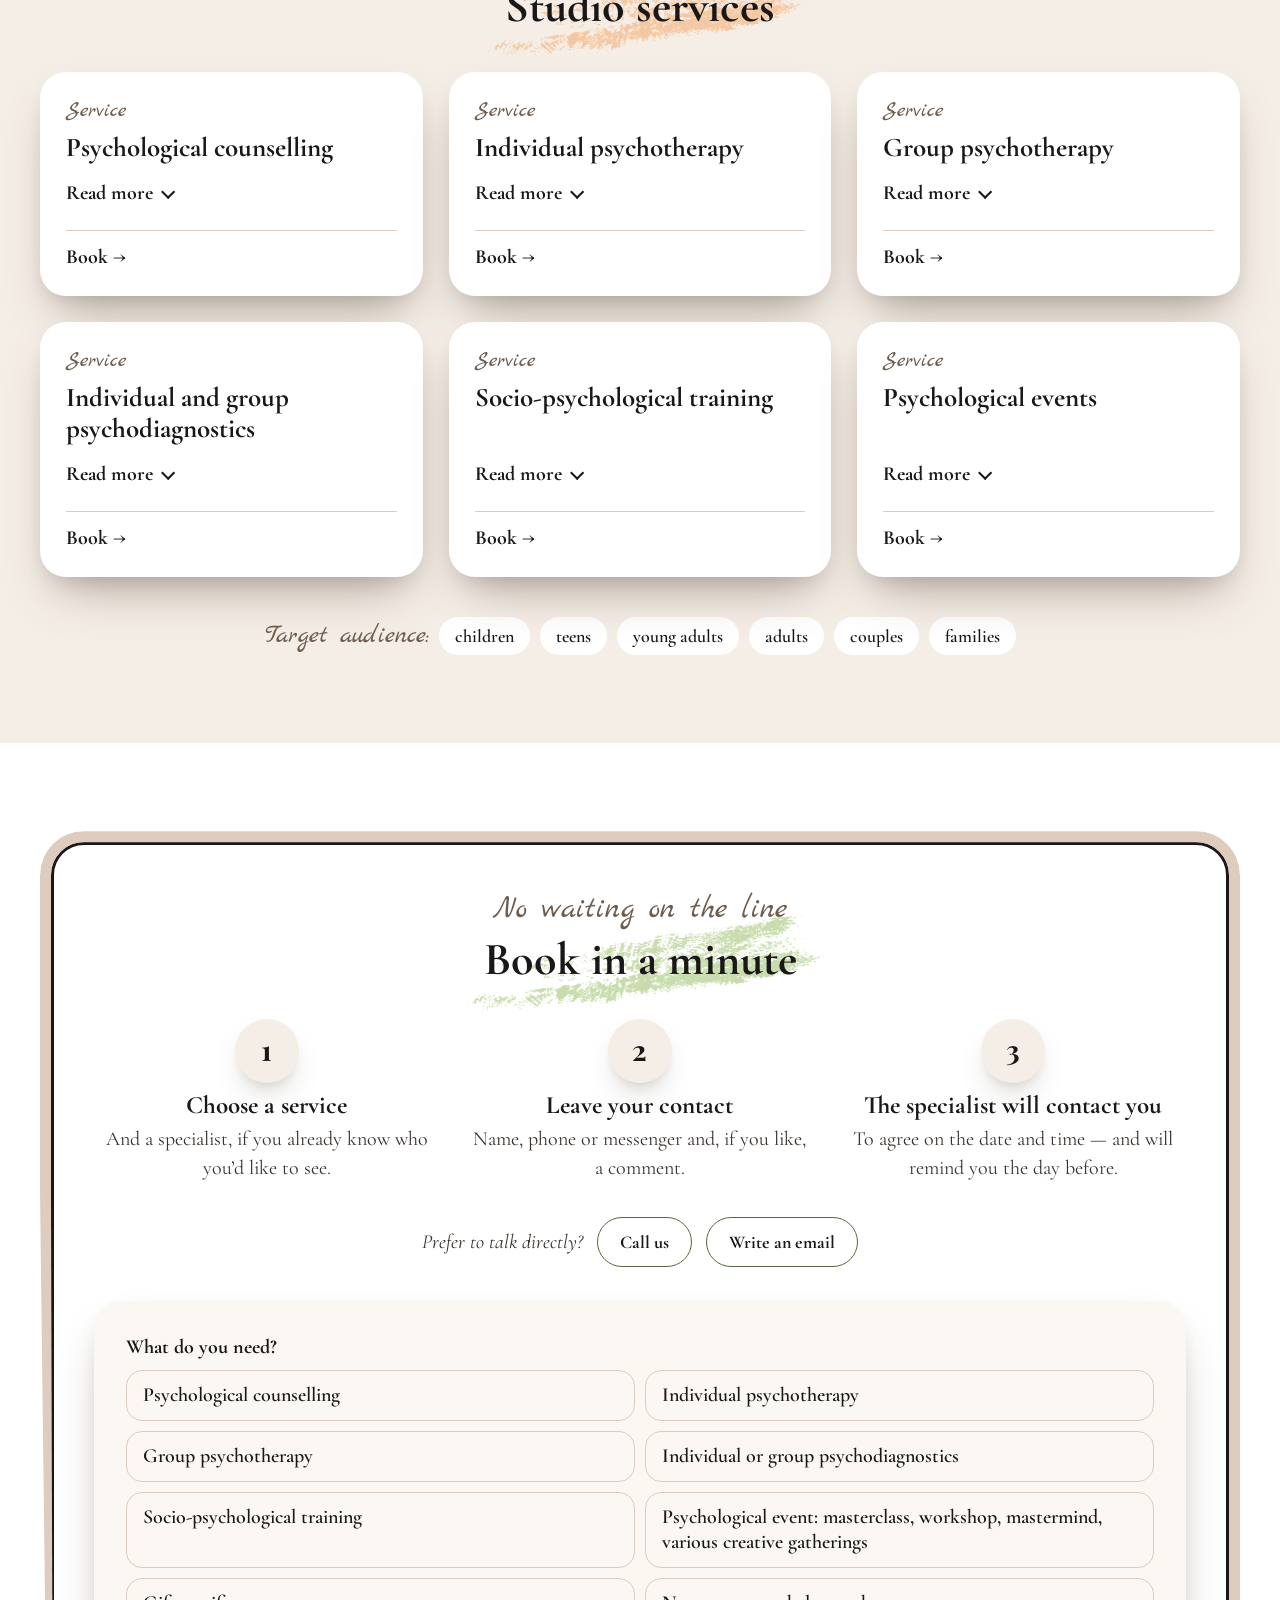
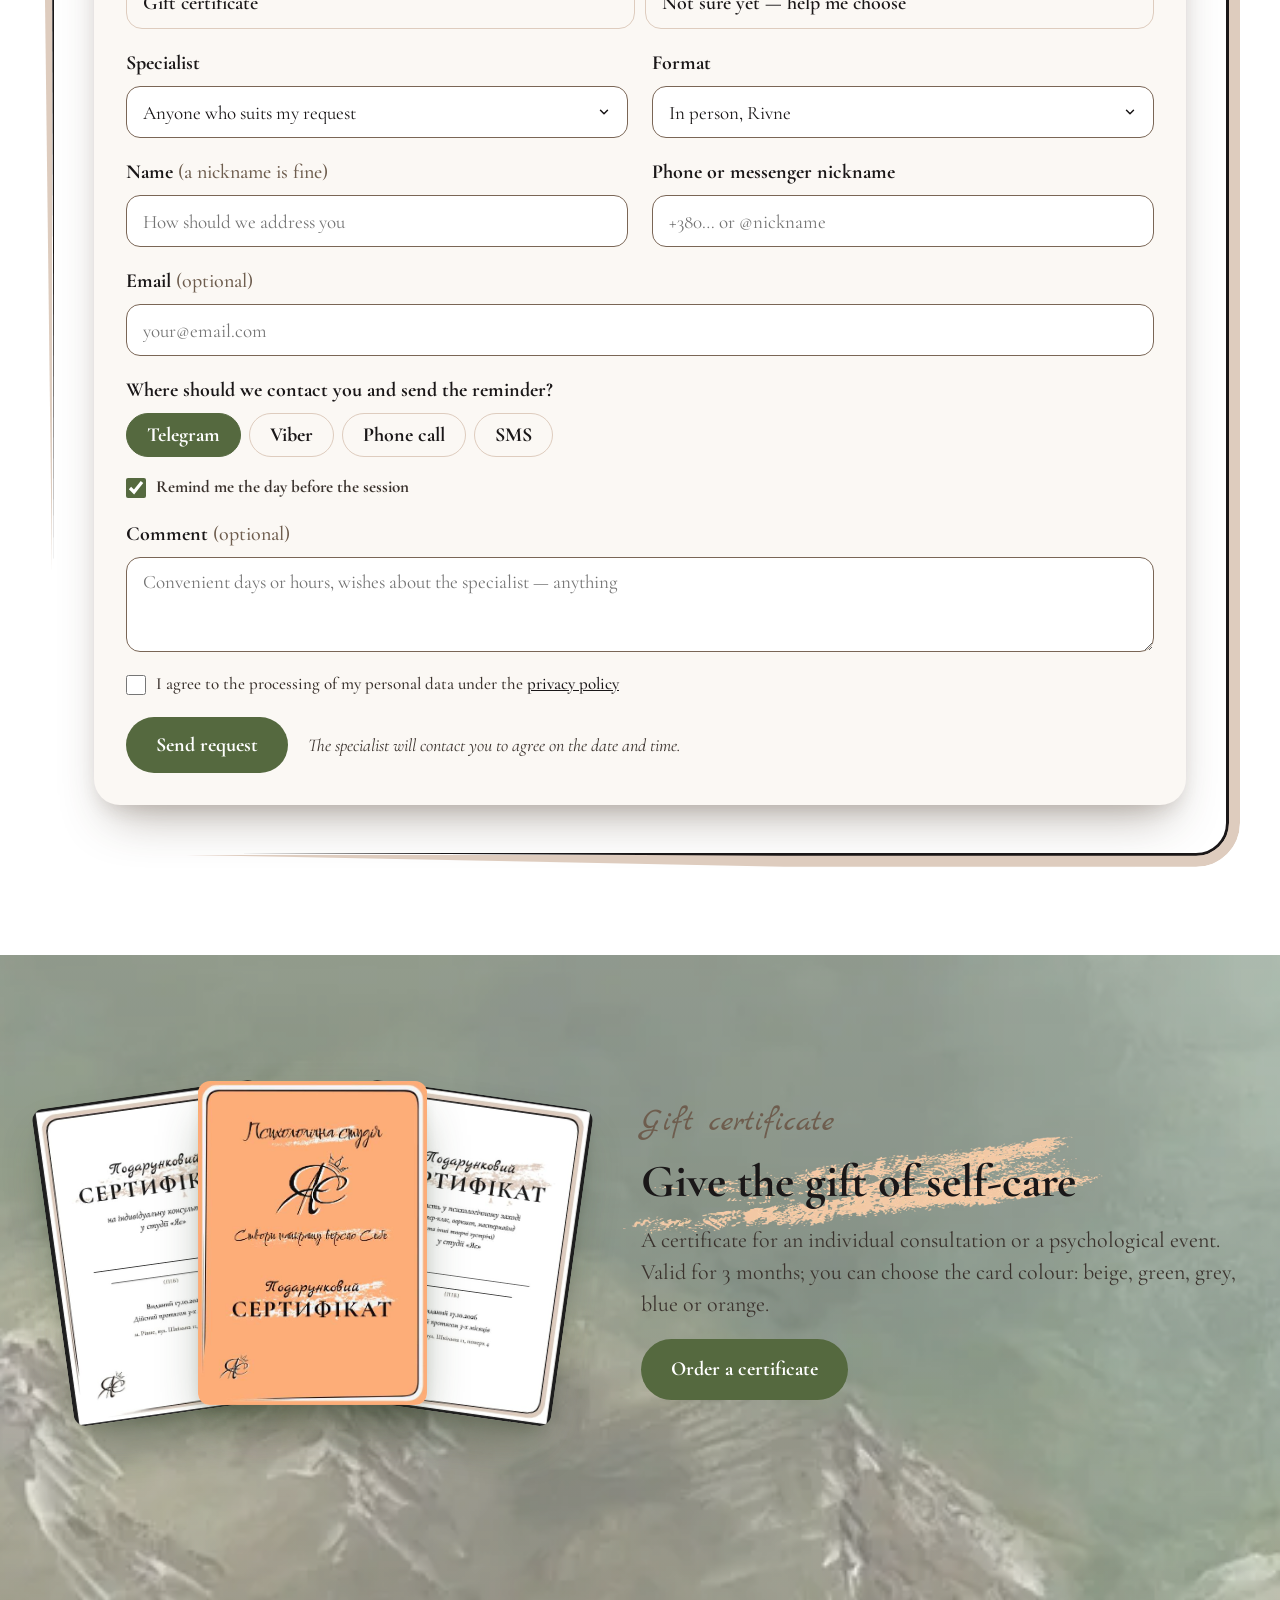
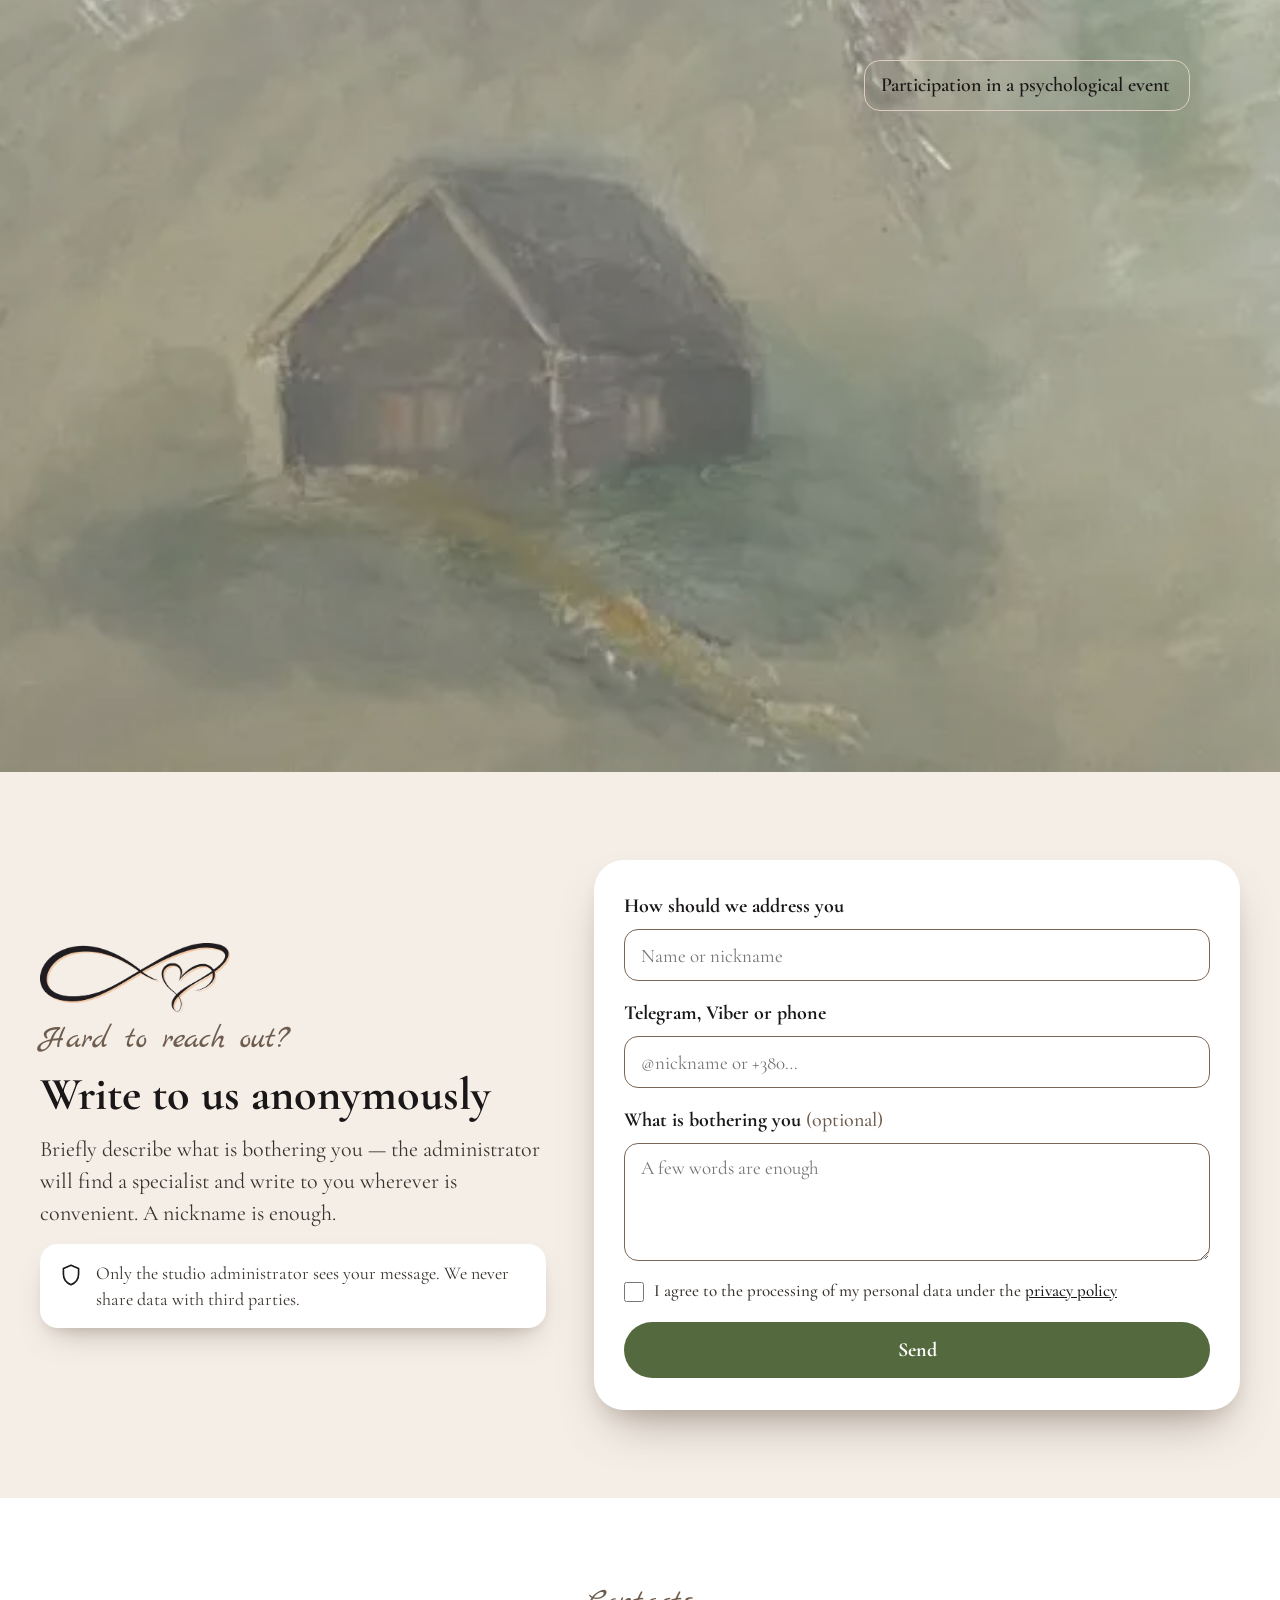
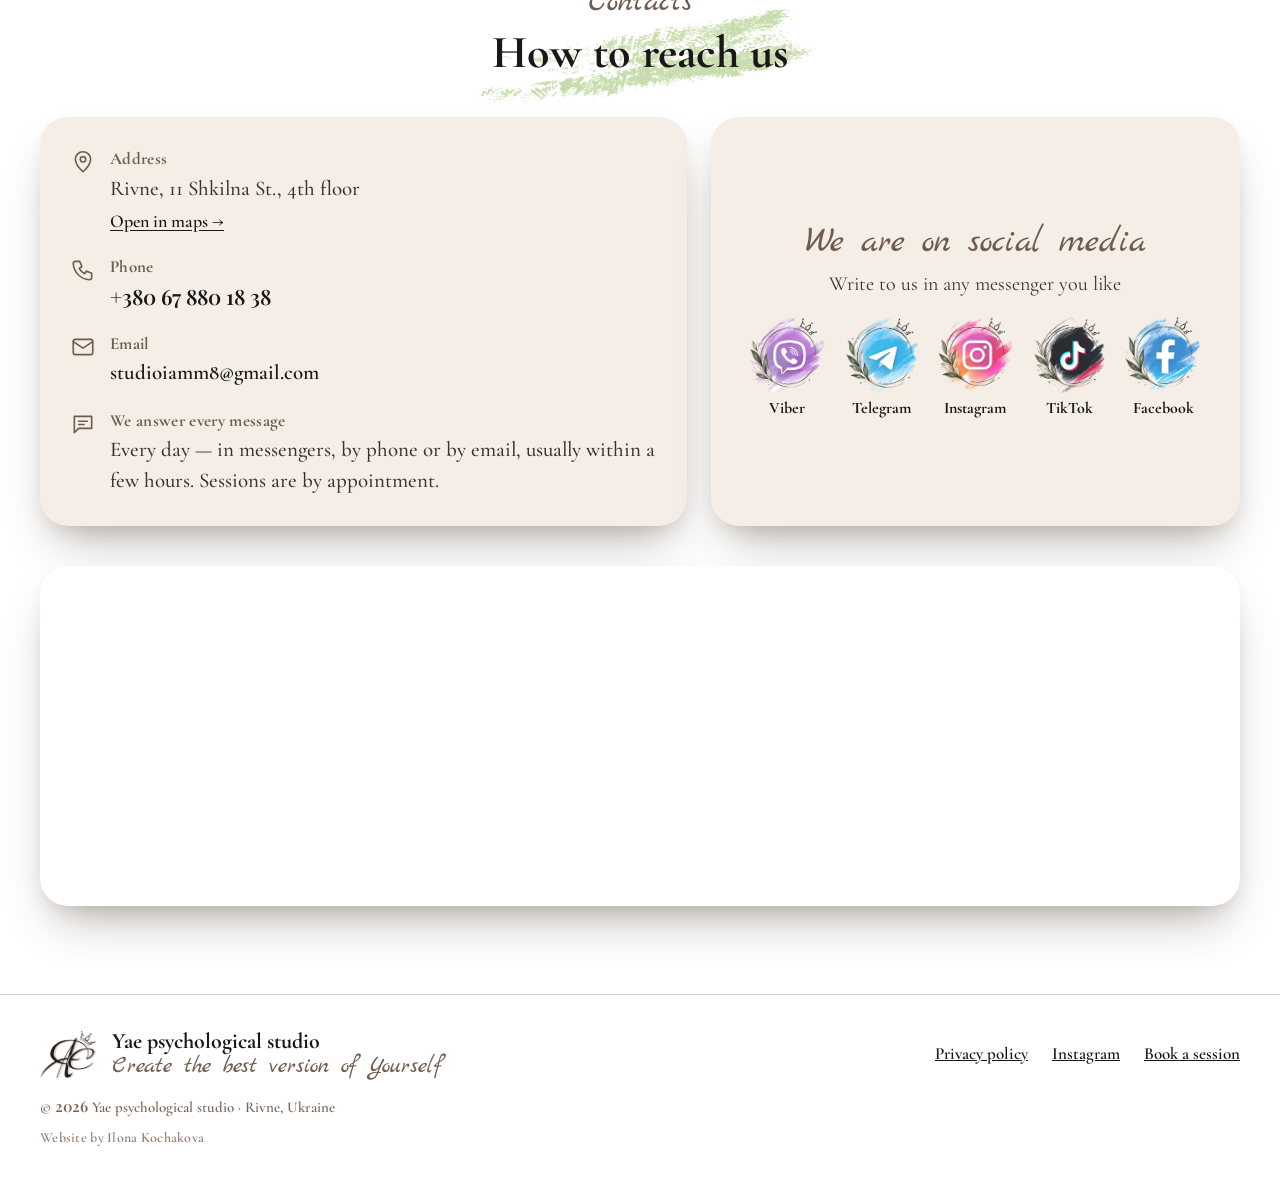
==== commit 50ed48f2: "Forms: ?formtest preview mode that sends nothing Co-Authored-By: Claude Opus 5.5 <noreply@anthropic." ====
--- a/index.html
+++ b/index.html
@@ -17,7 +17,7 @@
 <link rel="preconnect" href="https://fonts.googleapis.com">
 <link rel="preconnect" href="https://fonts.gstatic.com" crossorigin>
 <link href="https://fonts.googleapis.com/css2?family=Cormorant+Garamond:ital,wght@0,500;0,600;0,700;1,500;1,600&family=Playfair+Display:wght@400;600;700&family=Marck+Script&display=swap" rel="stylesheet">
-<link rel="stylesheet" href="style.css?v=202611091830">
+<link rel="stylesheet" href="style.css?v=202611091915">
 <script>
   // Motion unless the visitor asked for less; the logo intro on every load; language: saved choice, else the browser's
   (function () {
@@ -774,6 +774,6 @@
   </div>
 </dialog>
 
-<script src="main.js?v=202611091830"></script>
+<script src="main.js?v=202611091915"></script>
 </body>
 </html>
--- a/style.css
+++ b/style.css
@@ -309,9 +309,13 @@
 .form-again:hover{color:var(--green-d)}
 .form-err{background:#FBE9E4;border-radius:14px;padding:14px 18px;font-size:17px;line-height:1.45}
 .form-err a{font-weight:700;white-space:nowrap}
-.btn.is-sending{opacity:1;cursor:progress;gap:10px}
-.btn.is-sending::before{content:"";width:16px;height:16px;border:2px solid currentColor;border-right-color:transparent;border-radius:50%;animation:spin .8s linear infinite}
-@keyframes spin{to{transform:rotate(360deg)}}
+.btn.is-sending{opacity:1;cursor:progress;gap:12px}
+.inf-loader{width:44px;height:22px;flex-shrink:0;overflow:visible}
+.inf-loader path{fill:none;stroke:currentColor;stroke-linecap:round;stroke-linejoin:round}
+.inf-track{stroke-width:1.4;opacity:.3}
+.inf-run{stroke-width:2.6;stroke-dasharray:28 72;animation:infRun 1.6s cubic-bezier(.45,.1,.55,.9) infinite}
+@keyframes infRun{from{stroke-dashoffset:100}to{stroke-dashoffset:0}}
+@media (prefers-reduced-motion:reduce){.inf-run{animation:none;stroke-dasharray:none;opacity:.9}}
 
 /* ---------- 13. Anonymous ---------- */
 .two{display:flex;flex-wrap:wrap;gap:48px;align-items:center}
